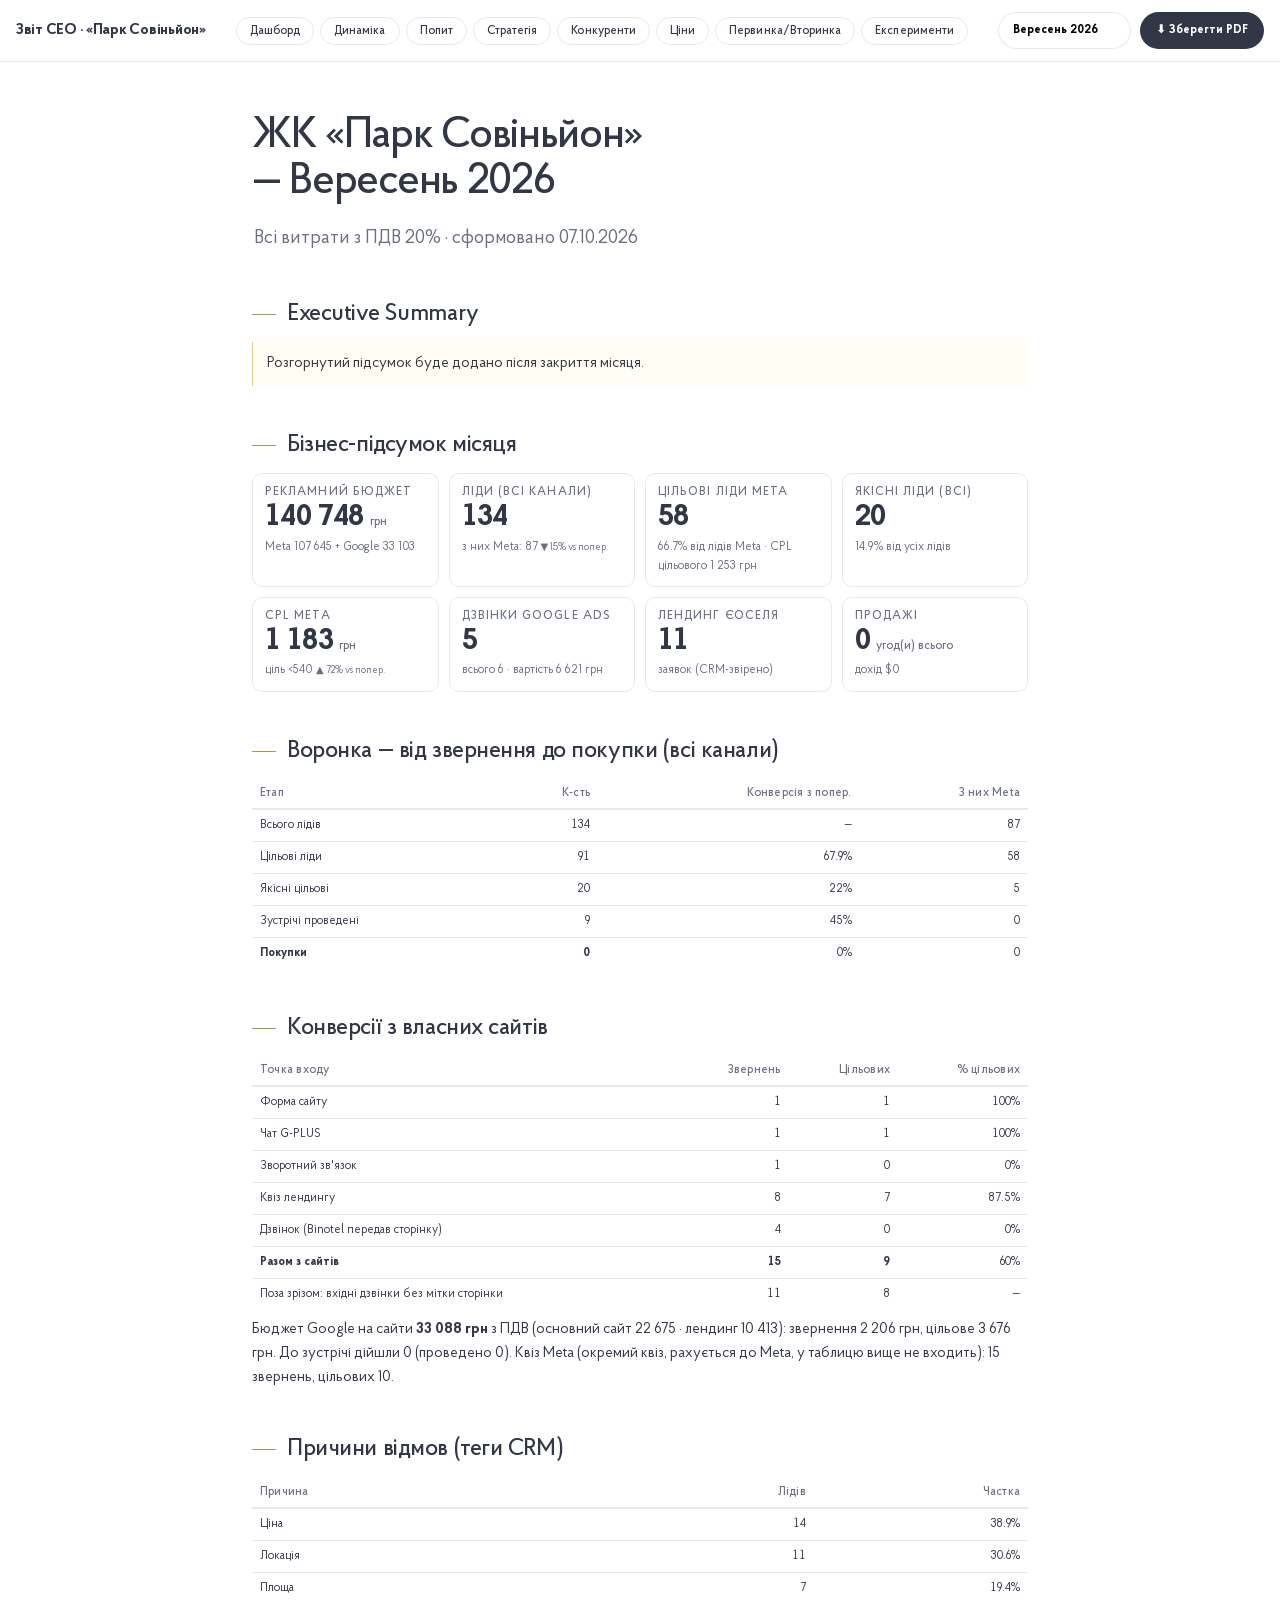
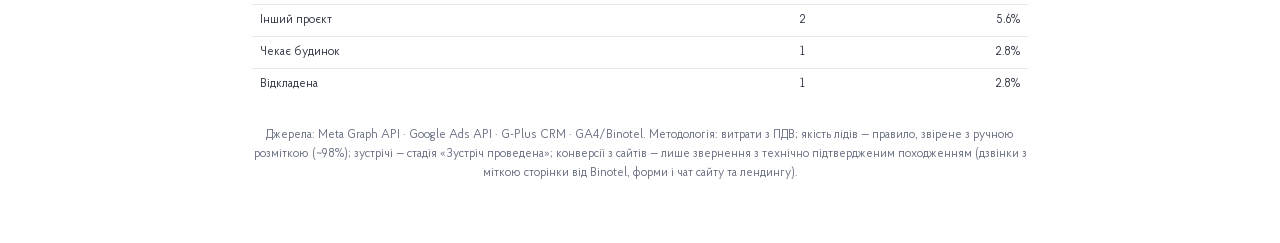
==== ceo.html @ 74e9c723 "auto-update 2026-10-07" ====
<!DOCTYPE html><html lang="uk"><head><meta charset="utf-8"><meta name="viewport" content="width=device-width,initial-scale=1"><meta name="robots" content="noindex,nofollow"><title>Звіт CEO · Парк Совіньйон</title>
<style>
@font-face{font-family:'Proba Pro';src:url('fonts/ProbaPro-Regular.woff2') format('woff2');font-weight:400;font-display:swap}
@font-face{font-family:'Proba Pro';src:url('fonts/ProbaPro-Medium.woff2') format('woff2');font-weight:500;font-display:swap}
@font-face{font-family:'Proba Pro';src:url('fonts/ProbaPro-Bold.woff2') format('woff2');font-weight:700;font-display:swap}
:root{--olive:#999F4F;--olive-d:#7d8337;--yellow:#F0CF4B;--navy:#313746;--gray:#767C8D;--cream:#F7F5F2;--line:rgba(49,55,70,.1)}
*{box-sizing:border-box;margin:0;padding:0}
body{font-family:'Proba Pro',system-ui,sans-serif;background:var(--cream);color:var(--navy);line-height:1.45;font-size:15px}
.bar{position:sticky;top:0;background:rgba(247,245,242,.94);border-bottom:1px solid var(--line);padding:12px 16px;display:flex;gap:10px;align-items:center;justify-content:space-between;flex-wrap:wrap;z-index:5}
.bar b{font-size:15px} .bar .r{display:flex;gap:9px;align-items:center}
.xnav{display:flex;gap:6px;align-items:center;flex-wrap:wrap}.xnav a{color:var(--navy);font-weight:700;font-size:12px;text-decoration:none;background:#fff;border:1px solid var(--line);padding:6px 11px;border-radius:999px;white-space:nowrap}
@media(max-width:820px){.xnav{order:3;width:100%;overflow-x:auto;-webkit-overflow-scrolling:touch;padding:2px 0}}
.btn{border:0;background:var(--navy);color:#fff;font:inherit;font-weight:700;font-size:12px;border-radius:999px;padding:9px 16px;cursor:pointer}
.btn.y{background:var(--yellow);color:var(--navy)}
select{appearance:none;background:#fff;border:1px solid var(--line);border-radius:999px;padding:8px 30px 8px 14px;font:inherit;font-weight:600;font-size:12px}
.page{max-width:820px;margin:0 auto;padding:26px 22px 60px;background:#fff}
h1{font-size:30px;margin-bottom:2px} .sub{color:var(--gray);font-size:12px;margin-bottom:20px}
h2{font-size:15px;margin:24px 0 10px;padding-bottom:6px;border-bottom:2px solid var(--olive)}
.es{border-left:1px solid var(--yellow);background:#fffdf4;padding:10px 14px;margin-bottom:8px;font-size:15px}
.es b{color:var(--navy)}
.kpis{display:grid;grid-template-columns:repeat(4,1fr);gap:10px}
@media(max-width:700px){.kpis{grid-template-columns:1fr 1fr}}
.k{border:1px solid var(--line);border-radius:10px;padding:10px 12px}
.k .l{font-size:12px;color:var(--gray);font-weight:600;text-transform:uppercase;letter-spacing:.03em}
.k .v{font-size:19px;font-weight:700;margin-top:3px}.k .v small{font-size:12px;color:var(--gray);font-weight:600}
.k .s{font-size:12px;color:var(--gray);margin-top:3px}
table{width:100%;border-collapse:collapse;font-size:12px;margin:6px 0}
th{text-align:left;color:var(--gray);font-weight:600;font-size:12px;padding:6px 8px;border-bottom:2px solid var(--line)}
td{padding:7px 8px;border-bottom:1px solid var(--line);font-variant-numeric:tabular-nums}
td.n,th.n{text-align:right}
tr:last-child td{border-bottom:0}
ul{list-style:none} li{padding:5px 0 5px 18px;position:relative;font-size:15px;border-bottom:1px solid var(--line)}
li:last-child{border-bottom:0} li::before{content:'›';position:absolute;left:2px;color:var(--olive-d);font-weight:700}
.foot{margin-top:26px;color:var(--gray);font-size:12px;text-align:center}
@media print{
 .bar{display:none} body{background:#fff} .page{max-width:100%;padding:0}
 h2{break-after:avoid} .k,.es,tr{break-inside:avoid}
 @page{size:A4;margin:14mm 12mm}
}
</style>
<link rel="stylesheet" href="ps.css"></head><body>
<div class="bar"><b>Звіт CEO · «Парк Совіньйон»</b><nav class="xnav"><a href="index.html">Дашборд</a><a href="trends.html">Динаміка</a><a href="demand.html">Попит</a><a href="strategy.html">Стратегія</a><a href="competitors.html">Конкуренти</a><a href="prices.html">Ціни</a><a href="own_market.html">Первинка/Вторинка</a><a href="experiments.html">Експерименти</a></nav><div class="r"><select id="msel"></select><button class="btn" onclick="window.print()">⬇ Зберегти PDF</button></div></div>
<div class="page" id="pg"></div>
<script>
const DATA={"months": ["2025-11", "2025-12", "2026-01", "2026-02", "2026-03", "2026-04", "2026-05", "2026-06", "2026-07", "2026-08", "2026-09"], "labels": {"2025-11": "Листопад 2025", "2025-12": "Грудень 2025", "2026-01": "Січень 2026", "2026-02": "Лютий 2026", "2026-03": "Березень 2026", "2026-04": "Квітень 2026", "2026-05": "Травень 2026", "2026-06": "Червень 2026", "2026-07": "Липень 2026", "2026-08": "Серпень 2026", "2026-09": "Вересень 2026", "2026-10": "Жовтень 2026"}, "d": {"2025-11": {"spend_meta": 50896, "leads": 118, "cpl": 347, "lf": 40860, "gspend": 46825, "gcpc": 1.01, "total": 177, "green": 25, "celev": 69, "gcalls": 15, "gads": 13, "rej": {"Локація": 8, "Ціна": 26, "Інше місто": 8, "Відкладена": 4, "Площа": 2, "Інший проєкт": 3}, "apt": 2, "rev": 161079, "dsrc": {"Візит": 2}, "meta_n": 0, "meta_rev": 0, "cyc": 86, "landing": 0, "funnel": {"total": 177, "target": 102, "qual": 25, "meet": 20, "deal": 2}, "fmeta": {"total": 118, "target": 69, "qual": 5, "meet": 2, "deal": 0}, "site": {"total": 15, "target": 9, "calls": 0, "calls_ads": 0, "calls_t": 0, "forms": 15, "forms_t": 9, "by": {"Чат G-PLUS": {"n": 3, "t": 0}, "Зворотний зв'язок": {"n": 1, "t": 1}, "Форма сайту": {"n": 11, "t": 8}}, "meet4": 1, "meet5": 1, "untracked": 30, "untracked_t": 11, "cost_main": 46803, "cost_land": 0, "cost": 46803, "n_main": 15, "n_land": 0, "t_main": 9, "t_land": 0, "cpl": 3120, "cpl_t": 5200, "cpl_main": 3120, "cpl_land": 0, "quiz": {"n": 0, "t": 0, "meet4": 0, "meet5": 0}, "land_attr": {}, "ads_n": 3, "ads_t": 2, "cpl_ads": 15601, "cpl_ads_t": 23402}, "ins": {}}, "2025-12": {"spend_meta": 63548, "leads": 113, "cpl": 422, "lf": 47700, "gspend": 58069, "gcpc": 0.92, "total": 151, "green": 18, "celev": 64, "gcalls": 16, "gads": 12, "rej": {"Ціна": 9, "Локація": 5, "Площа": 2, "Відкладена": 9, "Інше місто": 13, "Чекає будинок": 1}, "apt": 1, "rev": 67800, "dsrc": {"Дзвінок": 1}, "meta_n": 0, "meta_rev": 0, "cyc": 48, "landing": 0, "funnel": {"total": 151, "target": 85, "qual": 18, "meet": 9, "deal": 1}, "fmeta": {"total": 113, "target": 64, "qual": 11, "meet": 2, "deal": 0}, "site": {"total": 8, "target": 6, "calls": 0, "calls_ads": 0, "calls_t": 0, "forms": 8, "forms_t": 6, "by": {"Чат G-PLUS": {"n": 2, "t": 1}, "Форма сайту": {"n": 5, "t": 4}, "Зворотний зв'язок": {"n": 1, "t": 1}}, "meet4": 0, "meet5": 0, "untracked": 25, "untracked_t": 10, "cost_main": 58069, "cost_land": 0, "cost": 58069, "n_main": 8, "n_land": 0, "t_main": 6, "t_land": 0, "cpl": 7259, "cpl_t": 9678, "cpl_main": 7259, "cpl_land": 0, "quiz": {"n": 0, "t": 0, "meet4": 0, "meet5": 0}, "land_attr": {}, "ads_n": 0, "ads_t": 0, "cpl_ads": 0, "cpl_ads_t": 0}, "ins": {}}, "2026-01": {"spend_meta": 66332, "leads": 110, "cpl": 451, "lf": 49597, "gspend": 41370, "gcpc": 0.67, "total": 145, "green": 20, "celev": 61, "gcalls": 7, "gads": 6, "rej": {"Локація": 9, "Інше місто": 14, "Ціна": 9, "Відкладена": 7}, "apt": 0, "rev": 0, "dsrc": {}, "meta_n": 0, "meta_rev": 0, "cyc": null, "landing": 0, "funnel": {"total": 145, "target": 84, "qual": 20, "meet": 14, "deal": 0}, "fmeta": {"total": 108, "target": 61, "qual": 8, "meet": 3, "deal": 0}, "site": {"total": 9, "target": 5, "calls": 0, "calls_ads": 0, "calls_t": 0, "forms": 9, "forms_t": 5, "by": {"Форма сайту": {"n": 6, "t": 3}, "Чат G-PLUS": {"n": 2, "t": 1}, "Зворотний зв'язок": {"n": 1, "t": 1}}, "meet4": 0, "meet5": 0, "untracked": 22, "untracked_t": 12, "cost_main": 41356, "cost_land": 0, "cost": 41356, "n_main": 9, "n_land": 0, "t_main": 5, "t_land": 0, "cpl": 4595, "cpl_t": 8271, "cpl_main": 4595, "cpl_land": 0, "quiz": {"n": 0, "t": 0, "meet4": 0, "meet5": 0}, "land_attr": {}, "ads_n": 2, "ads_t": 0, "cpl_ads": 20678, "cpl_ads_t": 0}, "ins": {}}, "2026-02": {"spend_meta": 68509, "leads": 140, "cpl": 382, "lf": 53450, "gspend": 49786, "gcpc": 1.04, "total": 170, "green": 16, "celev": 87, "gcalls": 10, "gads": 8, "rej": {"Ціна": 16, "Інше місто": 14, "Локація": 8, "Площа": 3, "Відкладена": 7}, "apt": 0, "rev": 0, "dsrc": {}, "meta_n": 0, "meta_rev": 0, "cyc": null, "landing": 0, "funnel": {"total": 170, "target": 95, "qual": 16, "meet": 9, "deal": 0}, "fmeta": {"total": 142, "target": 87, "qual": 13, "meet": 6, "deal": 0}, "site": {"total": 11, "target": 3, "calls": 7, "calls_ads": 6, "calls_t": 1, "forms": 4, "forms_t": 2, "by": {"Зворотний зв'язок": {"n": 1, "t": 0}, "Дзвінок": {"n": 7, "t": 1}, "Форма сайту": {"n": 2, "t": 2}, "Чат G-PLUS": {"n": 1, "t": 0}}, "meet4": 1, "meet5": 1, "untracked": 14, "untracked_t": 2, "cost_main": 49742, "cost_land": 0, "cost": 49742, "n_main": 11, "n_land": 0, "t_main": 3, "t_land": 0, "cpl": 4522, "cpl_t": 16581, "cpl_main": 4522, "cpl_land": 0, "quiz": {"n": 0, "t": 0, "meet4": 0, "meet5": 0}, "land_attr": {}, "ads_n": 7, "ads_t": 1, "cpl_ads": 7106, "cpl_ads_t": 49742}, "ins": {}}, "2026-03": {"spend_meta": 75287, "leads": 139, "cpl": 493, "lf": 68562, "gspend": 60697, "gcpc": 1.58, "total": 208, "green": 31, "celev": 79, "gcalls": 25, "gads": 19, "rej": {"Ціна": 24, "Локація": 11, "Площа": 6, "Інше місто": 2, "Відкладена": 5}, "apt": 1, "rev": 93060, "dsrc": {"Візит": 1}, "meta_n": 0, "meta_rev": 0, "cyc": 22, "landing": 0, "funnel": {"total": 208, "target": 127, "qual": 31, "meet": 21, "deal": 1}, "fmeta": {"total": 139, "target": 79, "qual": 5, "meet": 4, "deal": 0}, "site": {"total": 38, "target": 25, "calls": 15, "calls_ads": 11, "calls_t": 5, "forms": 23, "forms_t": 20, "by": {"Дзвінок": {"n": 15, "t": 5}, "Форма сайту": {"n": 11, "t": 9}, "Зворотний зв'язок": {"n": 7, "t": 6}, "Чат G-PLUS": {"n": 4, "t": 4}, "Квіз лендингу": {"n": 1, "t": 1}}, "meet4": 1, "meet5": 1, "untracked": 19, "untracked_t": 11, "cost_main": 60696, "cost_land": 0, "cost": 60696, "n_main": 37, "n_land": 1, "t_main": 24, "t_land": 1, "cpl": 1597, "cpl_t": 2428, "cpl_main": 1640, "cpl_land": 0, "quiz": {"n": 0, "t": 0, "meet4": 0, "meet5": 0}, "land_attr": {}, "ads_n": 18, "ads_t": 7, "cpl_ads": 3372, "cpl_ads_t": 8671}, "ins": {"done": ["TikTok зупинено — бюджет перерозподілено в Meta і Google", "Lookalike оновлено цільовими лідами березня", "Запущено тестову Messenger-кампанію (перехід у чат)", "Запущено лендинг єОселя з окремою рекламою", "3 угоди в CRM — перші продажі за час відстеження (цикл ліда 2–4 міс)"], "plans": ["Збільшити кампанії з переходом на лендинг", "Оновлення меседжів (посилів) на травень"]}}, "2026-04": {"spend_meta": 77254, "leads": 139, "cpl": 491, "lf": 68144, "gspend": 51709, "gcpc": 1.27, "total": 193, "green": 24, "celev": 68, "gcalls": 10, "gads": 9, "rej": {"Ціна": 21, "Відкладена": 4, "Локація": 2, "Площа": 1, "Інше місто": 1, "Інший проєкт": 2}, "apt": 1, "rev": 72320, "dsrc": {"Візит": 1}, "meta_n": 0, "meta_rev": 0, "cyc": 23, "landing": 11, "funnel": {"total": 193, "target": 102, "qual": 24, "meet": 17, "deal": 1}, "fmeta": {"total": 138, "target": 68, "qual": 9, "meet": 3, "deal": 0}, "site": {"total": 27, "target": 16, "calls": 6, "calls_ads": 5, "calls_t": 4, "forms": 21, "forms_t": 12, "by": {"Квіз лендингу": {"n": 10, "t": 4}, "Зворотний зв'язок": {"n": 3, "t": 2}, "Форма сайту": {"n": 5, "t": 4}, "Дзвінок": {"n": 6, "t": 4}, "Чат G-PLUS": {"n": 3, "t": 2}}, "meet4": 5, "meet5": 4, "untracked": 18, "untracked_t": 8, "cost_main": 42278, "cost_land": 9411, "cost": 51689, "n_main": 17, "n_land": 10, "t_main": 12, "t_land": 4, "cpl": 1914, "cpl_t": 3231, "cpl_main": 2487, "cpl_land": 941, "quiz": {"n": 0, "t": 0, "meet4": 0, "meet5": 0}, "land_attr": {"ga_total": 11, "ga_cpc": 6, "ga_src": {"google / cpc": 6, "tagassistant.google.com / referral": 3, "(direct) / (none)": 2}, "gads_total": 6, "gads_camp": {"NEW_ єОселя 4 области (клик)": 2, "NEW_ єОселя Украина": 4}}, "ads_n": 18, "ads_t": 9, "cpl_ads": 2872, "cpl_ads_t": 5743}, "ins": {"done": ["Вимкнено нестабільний відеоролик єОселя (завищував CPL у кампаніях єОселя та Premium)", "Google: кліки +6% при бюджеті −14,8%, CPC рекорд 1,06 грн", "Працювали кампанії з переходом на лендинг єОселя"], "plans": ["Збільшити кампанії з переходом на лендинг", "Оновлення меседжів (посилів) на травень"]}}, "2026-05": {"spend_meta": 89645, "leads": 142, "cpl": 529, "lf": 75072, "gspend": 58942, "gcpc": 0.83, "total": 205, "green": 18, "celev": 81, "gcalls": 16, "gads": 16, "rej": {"Інше місто": 2, "Ціна": 26, "Площа": 4, "Локація": 8, "Відкладена": 2}, "apt": 0, "rev": 0, "dsrc": {}, "meta_n": 0, "meta_rev": 0, "cyc": null, "landing": 14, "funnel": {"total": 205, "target": 107, "qual": 18, "meet": 13, "deal": 0}, "fmeta": {"total": 144, "target": 81, "qual": 4, "meet": 1, "deal": 0}, "site": {"total": 36, "target": 10, "calls": 16, "calls_ads": 15, "calls_t": 0, "forms": 20, "forms_t": 10, "by": {"Квіз лендингу": {"n": 13, "t": 6}, "Форма сайту": {"n": 4, "t": 1}, "Дзвінок": {"n": 16, "t": 0}, "Чат G-PLUS": {"n": 2, "t": 2}, "Зворотний зв'язок": {"n": 1, "t": 1}}, "meet4": 0, "meet5": 0, "untracked": 12, "untracked_t": 5, "cost_main": 37942, "cost_land": 20842, "cost": 58784, "n_main": 23, "n_land": 13, "t_main": 4, "t_land": 6, "cpl": 1633, "cpl_t": 5878, "cpl_main": 1650, "cpl_land": 1603, "quiz": {"n": 0, "t": 0, "meet4": 0, "meet5": 0}, "land_attr": {"ga_total": 14, "ga_cpc": 11, "ga_src": {"google / cpc": 11, "eventsmanager.facebook.com / referral": 3}, "gads_total": 11, "gads_camp": {"NEW_ Покупка Квартир в Одессе гео Украина": 1, "NEW_ єОселя Одесса": 3, "NEW_ єОселя 4 области (клик)": 3, "NEW_ єОселя Украина": 4}}, "ads_n": 29, "ads_t": 7, "cpl_ads": 2027, "cpl_ads_t": 8398}, "ins": {"done": ["Запущено нову кампанію на аудиторію мілтех/IT", "Зупинено Messenger-тест (2 ліди з 32 переписок — формат не конвертує)", "Google CPC — новий рекорд 0,69 грн"], "plans": ["Звузити географію для Meta і Google", "Оновити лендинг та підхід до креативу", "Розкрити цінність «Парк Совіньйон» у креативі", "Перерозподілити бюджет на дві Lookalike-кампанії", "Оновити аудиторію відеокампаній", "Розглянути вказання вартості за м² у формі"]}}, "2026-06": {"spend_meta": 66377, "leads": 109, "cpl": 574, "lf": 62472, "gspend": 43702, "gcpc": 0.85, "total": 149, "green": 23, "celev": 65, "gcalls": 11, "gads": 9, "rej": {"Локація": 3, "Ціна": 8, "Відкладена": 1, "Площа": 5, "Інший проєкт": 1}, "apt": 4, "rev": 282848, "dsrc": {"OLX": 1, "Візит": 1, "Meta": 2}, "meta_n": 2, "meta_rev": 117767, "cyc": 75, "landing": 2, "funnel": {"total": 149, "target": 86, "qual": 23, "meet": 11, "deal": 4}, "fmeta": {"total": 109, "target": 65, "qual": 9, "meet": 3, "deal": 2}, "site": {"total": 23, "target": 10, "calls": 11, "calls_ads": 9, "calls_t": 1, "forms": 12, "forms_t": 9, "by": {"Форма сайту": {"n": 3, "t": 2}, "Зворотний зв'язок": {"n": 5, "t": 5}, "Дзвінок": {"n": 11, "t": 1}, "Квіз лендингу": {"n": 2, "t": 1}, "Чат G-PLUS": {"n": 2, "t": 1}}, "meet4": 5, "meet5": 4, "untracked": 14, "untracked_t": 8, "cost_main": 33767, "cost_land": 9853, "cost": 43620, "n_main": 21, "n_land": 2, "t_main": 9, "t_land": 1, "cpl": 1897, "cpl_t": 4362, "cpl_main": 1608, "cpl_land": 4926, "quiz": {"n": 0, "t": 0, "meet4": 0, "meet5": 0}, "land_attr": {"ga_total": 1, "ga_cpc": 1, "ga_src": {"google / cpc": 1}, "gads_total": 1, "gads_camp": {"NEW_ єОселя 4 области (клик)": 1}}, "ads_n": 11, "ads_t": 1, "cpl_ads": 3965, "cpl_ads_t": 43620}, "ins": {"summary": ["<b>Продажі: 4 угоди на $282 848.</b> З реклами — лише 2 (Meta, $117 767, 42% доходу, обидві з кампанії Premium); ще 2 — не з реклами: 1 візит в офіс, 1 OLX.", "Лідів Meta менше: <b>109 vs 142</b> (−23%) — наслідок менших витрат (−26% у $) через затримку з оплатою на початку місяця.", "CPL Meta <b>574 грн</b> (+8,5%): перша половина місяця у нормі, наприкінці подорожчав Premium (тижневий CPL $9–11 → <b>$17</b>) і Lookalike ZARS ($8,7 → <b>$30,6</b>) — адсет зупинено, з 22.06 запущено Lookalike на базі контактів ПС.", "<b>Мета місяця виконана — менше лідів «Дорого»:</b> 7 (6,4% лідів Meta) проти 23 (16,0%) у травні — <b>−70%</b>.", "Менше, але якісніше: якісних 18→<b>23</b> (+28%), Conv2 8,8%→15,4%, зустрічі з Meta 1→3, Conv1 Meta 57%→60% — ймовірно, ефект нових аудиторій і креативів. (Числа за єдиним правилом якості, звіреним із ручною розміткою червня.)", "Одна з двох Meta-угод — лід з листопада 2025 (<b>цикл 234 дні</b>): ліди «дозрівають» місяцями."], "done": ["Виконано більшість травневих планів: звужено гео Google, бюджет перерозподілено на дві Lookalike (LAL ZARS + LAL єОселя), оновлено аудиторію відеокампаній", "Запущено нові креативи: про переваги «Парк Совіньйон» та новий креатив про єОселю", "Кабінет Meta реструктуризовано: одна кампанія PS_Leads з адсетами-аудиторіями (Non-target, Premium, Мілтех/IT, Management/Business, Lookalike)", "Lookalike ZARS зупинено через подорожчання лідів, запущено Lookalike на базі контактів ПС", "НЕ виконано: редизайн лендинга — перенесено, готується на липень"], "plans": ["Редизайн лендинга єОселя (у роботі)", "Оновити аудиторію Lookalike: додати контакти цільових лідів червня", "Оцінити нові адсети-аудиторії (Мілтех/IT, Management/Business, LAL) за повний місяць"]}}, "2026-07": {"spend_meta": 62480, "leads": 119, "cpl": 499, "lf": 59358, "gspend": 50567, "gcpc": 0.79, "total": 167, "green": 31, "celev": 59, "gcalls": 15, "gads": 12, "rej": {"Ціна": 9, "Площа": 4, "Інший проєкт": 1, "Відкладена": 1, "Локація": 6}, "apt": 3, "rev": 139854, "dsrc": {"Дзвінок": 2, "Ріелтор": 1}, "meta_n": 0, "meta_rev": 0, "cyc": 224, "landing": 3, "funnel": {"total": 167, "target": 84, "qual": 31, "meet": 15, "deal": 3}, "fmeta": {"total": 118, "target": 59, "qual": 14, "meet": 6, "deal": 0}, "site": {"total": 22, "target": 10, "calls": 12, "calls_ads": 11, "calls_t": 3, "forms": 10, "forms_t": 7, "by": {"Чат G-PLUS": {"n": 2, "t": 2}, "Зворотний зв'язок": {"n": 3, "t": 1}, "Дзвінок": {"n": 12, "t": 3}, "Квіз лендингу": {"n": 3, "t": 2}, "Форма сайту": {"n": 2, "t": 2}}, "meet4": 1, "meet5": 1, "untracked": 19, "untracked_t": 8, "cost_main": 39734, "cost_land": 10733, "cost": 50467, "n_main": 19, "n_land": 3, "t_main": 8, "t_land": 2, "cpl": 2294, "cpl_t": 5047, "cpl_main": 2091, "cpl_land": 3578, "quiz": {"n": 0, "t": 0, "meet4": 0, "meet5": 0}, "land_attr": {"ga_total": 3, "ga_cpc": 3, "ga_src": {"google / cpc": 3}, "gads_total": 3, "gads_camp": {"NEW_ єОселя Одесса": 1, "NEW_ єОселя 4 области (клик)": 2}}, "ads_n": 15, "ads_t": 5, "cpl_ads": 3364, "cpl_ads_t": 10093}, "ins": {}}, "2026-08": {"spend_meta": 73730, "leads": 100, "cpl": 689, "lf": 68893, "gspend": 49078, "gcpc": 0.8, "total": 157, "green": 30, "celev": 63, "gcalls": 16, "gads": 14, "rej": {"Відкладена": 4, "Ціна": 16, "Локація": 7, "Площа": 7}, "apt": 4, "rev": 207384, "dsrc": {"Дзвінок": 1, "Візит": 2, "Meta": 1}, "meta_n": 1, "meta_rev": 45231, "cyc": 60, "landing": 3, "funnel": {"total": 157, "target": 96, "qual": 30, "meet": 13, "deal": 4}, "fmeta": {"total": 101, "target": 63, "qual": 14, "meet": 3, "deal": 1}, "site": {"total": 32, "target": 17, "calls": 13, "calls_ads": 13, "calls_t": 3, "forms": 19, "forms_t": 14, "by": {"Дзвінок": {"n": 13, "t": 3}, "Квіз лендингу": {"n": 4, "t": 3}, "Форма сайту": {"n": 6, "t": 3}, "Чат G-PLUS": {"n": 6, "t": 6}, "Зворотний зв'язок": {"n": 3, "t": 2}}, "meet4": 1, "meet5": 0, "untracked": 15, "untracked_t": 7, "cost_main": 37854, "cost_land": 11075, "cost": 48929, "n_main": 28, "n_land": 4, "t_main": 14, "t_land": 3, "cpl": 1529, "cpl_t": 2878, "cpl_main": 1352, "cpl_land": 2769, "quiz": {"n": 0, "t": 0, "meet4": 0, "meet5": 0}, "land_attr": {"ga_total": 3, "ga_cpc": 3, "ga_src": {"google / cpc": 3}, "gads_total": 3, "gads_camp": {"NEW_ єОселя Одесса": 1, "NEW_ єОселя Украина": 1, "В_Видеокампания єОселя гео Одесса": 1}}, "ads_n": 22, "ads_t": 11, "cpl_ads": 2224, "cpl_ads_t": 4448}, "ins": {}}, "2026-09": {"spend_meta": 107645, "leads": 87, "cpl": 1183, "lf": 72661, "gspend": 33103, "gcpc": 1.31, "total": 134, "green": 20, "celev": 58, "gcalls": 6, "gads": 5, "rej": {"Площа": 7, "Ціна": 14, "Чекає будинок": 1, "Локація": 11, "Інший проєкт": 2, "Відкладена": 1}, "apt": 0, "rev": 0, "dsrc": {}, "meta_n": 0, "meta_rev": 0, "cyc": null, "landing": 11, "funnel": {"total": 134, "target": 91, "qual": 20, "meet": 9, "deal": 0}, "fmeta": {"total": 87, "target": 58, "qual": 5, "meet": 0, "deal": 0}, "site": {"total": 15, "target": 9, "calls": 4, "calls_ads": 3, "calls_t": 0, "forms": 11, "forms_t": 9, "by": {"Дзвінок": {"n": 4, "t": 0}, "Квіз лендингу": {"n": 8, "t": 7}, "Чат G-PLUS": {"n": 1, "t": 1}, "Форма сайту": {"n": 1, "t": 1}, "Зворотний зв'язок": {"n": 1, "t": 0}}, "meet4": 0, "meet5": 0, "untracked": 11, "untracked_t": 8, "cost_main": 22675, "cost_land": 10413, "cost": 33088, "n_main": 7, "n_land": 8, "t_main": 2, "t_land": 7, "cpl": 2206, "cpl_t": 3676, "cpl_main": 3239, "cpl_land": 1302, "quiz": {"n": 15, "t": 10, "meet4": 1, "meet5": 1}, "land_attr": {"ga_total": 10, "ga_cpc": 8, "ga_src": {"google / cpc": 8, "(direct) / (none)": 2}, "gads_total": 7, "gads_camp": {"NEW_ Покупка Новостроек в Одессе": 1, "PMax охватная": 2, "PMax GMB": 1, "NEW_ єОселя 4 области (клик)": 1, "NEW_ Поиск Совиньон радиус 10км": 2}}, "ads_n": 12, "ads_t": 8, "cpl_ads": 2757, "cpl_ads_t": 4136}, "ins": {}}}, "cur": "2026-10", "gen": "07.10.2026"};const N=new Intl.NumberFormat('uk-UA');
const sel=document.getElementById('msel');
const closed=DATA.months.filter(m=>m!==DATA.cur);
DATA.months.slice().reverse().forEach(m=>{const o=document.createElement('option');o.value=m;o.textContent=DATA.labels[m];sel.appendChild(o);});
const q=new URLSearchParams(location.search).get('m');
sel.value=(q&&DATA.d[q])?q:closed[closed.length-1];
function pct(a,b){return b?Math.round(a/b*1000)/10+'%':'—';}
function cost(sp,n){return n?N.format(Math.round(sp/n))+' грн':'—';}
function render(m){
 const d=DATA.d[m],L=DATA.labels[m],i=DATA.months.indexOf(m),pm=i>0?DATA.months[i-1]:null,p=pm?DATA.d[pm]:null;
 const mom=(a,b,inv)=>p&&b?`<small>${a>=b?'▲':'▼'} ${Math.abs(Math.round((a-b)/b*100))}% vs попер.</small>`:'';
 const bud=d.spend_meta+d.gspend;
 let es='';
 (d.ins.summary||[]).slice(0,4).forEach(x=>es+=`<div class="es">${x}</div>`);
 if(!es)es='<div class="es">Розгорнутий підсумок буде додано після закриття місяця.</div>';
 let plans='';
 if((d.ins.plans||[]).length)plans='<h2>Рішення на наступний місяць</h2><ul>'+d.ins.plans.map(x=>`<li>${x}</li>`).join('')+'</ul>';
 let done='';
 if((d.ins.done||[]).length)done='<h2>Зроблено у місяці</h2><ul>'+d.ins.done.map(x=>`<li>${x}</li>`).join('')+'</ul>';
 const rej=Object.entries(d.rej).sort((a,b)=>b[1]-a[1]);const rtot=rej.reduce((s,x)=>s+x[1],0);
 const f=d.funnel,fm=d.fmeta;
 document.getElementById('pg').innerHTML=`
 <h1>ЖК «Парк Совіньйон» — ${L}</h1>
 <div class="sub">Всі витрати з ПДВ 20% · сформовано ${DATA.gen}</div>
 <h2>Executive Summary</h2>${es}
 <h2>Бізнес-підсумок місяця</h2>
 <div class="kpis">
  <div class="k"><div class="l">Рекламний бюджет</div><div class="v">${N.format(bud)} <small>грн</small></div><div class="s">Meta ${N.format(d.spend_meta)} + Google ${N.format(d.gspend)}</div></div>
  <div class="k"><div class="l">Ліди (всі канали)</div><div class="v">${N.format(d.total)}</div><div class="s">з них Meta: ${d.leads} ${mom(d.total,p&&p.total)}</div></div>
  <div class="k"><div class="l">Цільові ліди Meta</div><div class="v">${d.celev}</div><div class="s">${pct(d.celev,d.leads)} від лідів Meta · CPL цільового ${cost(d.lf,d.celev)}</div></div>
  <div class="k"><div class="l">Якісні ліди (всі)</div><div class="v">${d.green}</div><div class="s">${pct(d.green,d.total)} від усіх лідів</div></div>
  <div class="k"><div class="l">CPL Meta</div><div class="v">${N.format(d.cpl)} <small>грн</small></div><div class="s">ціль &lt;540 ${mom(d.cpl,p&&p.cpl)}</div></div>
  <div class="k"><div class="l">Дзвінки Google Ads</div><div class="v">${d.gads}</div><div class="s">всього ${d.gcalls} · вартість ${cost(d.gspend,d.gads)}</div></div>
  <div class="k"><div class="l">Лендинг єОселя</div><div class="v">${d.landing}</div><div class="s">заявок (CRM-звірено)</div></div>
  <div class="k"><div class="l">Продажі</div><div class="v">${d.apt} <small>${d.apt===1?'угода всього':'угод(и) всього'}</small></div><div class="s">дохід $${N.format(d.rev)}${d.meta_n?' · <b>з Meta '+d.meta_n+' ($'+N.format(d.meta_rev)+')</b>':''}${Object.entries(d.dsrc||{}).filter(([k])=>k!=='Meta').map(([k,v])=>' · '+k+' '+v).join('')}${d.cyc?' · цикл ~'+d.cyc+' дн':''}</div></div>
 </div>
 <h2>Воронка — від звернення до покупки (всі канали)</h2>
 <table><thead><tr><th>Етап</th><th class="n">К-сть</th><th class="n">Конверсія з попер.</th><th class="n">З них Meta</th></tr></thead><tbody>
 <tr><td>Всього лідів</td><td class="n">${f.total}</td><td class="n">—</td><td class="n">${fm.total}</td></tr>
 <tr><td>Цільові ліди</td><td class="n">${f.target}</td><td class="n">${pct(f.target,f.total)}</td><td class="n">${fm.target}</td></tr>
 <tr><td>Якісні цільові</td><td class="n">${f.qual}</td><td class="n">${pct(f.qual,f.target)}</td><td class="n">${fm.qual}</td></tr>
 <tr><td>Зустрічі проведені</td><td class="n">${f.meet}</td><td class="n">${pct(f.meet,f.qual)}</td><td class="n">${fm.meet}</td></tr>
 <tr><td><b>Покупки</b></td><td class="n"><b>${f.deal}</b></td><td class="n">${pct(f.deal,f.meet)}</td><td class="n">${fm.deal}</td></tr>
 </tbody></table>
 <h2>Конверсії з власних сайтів</h2>
 ${(()=>{const st=d.site||{};if(!st.total)return '<p class="s">Немає даних за місяць.</p>';
  const by=st.by||{};const ORD=['Форма сайту','Чат G-PLUS','Зворотний зв\'язок','Квіз лендингу','Дзвінок'];
  return `<table><thead><tr><th>Точка входу</th><th class="n">Звернень</th><th class="n">Цільових</th><th class="n">% цільових</th></tr></thead><tbody>`+
  ORD.filter(k=>by[k]).map(k=>`<tr><td>${k==='Дзвінок'?'Дзвінок (Binotel передав сторінку)':k}</td><td class="n">${by[k].n}</td><td class="n">${by[k].t}</td><td class="n">${pct(by[k].t,by[k].n)}</td></tr>`).join('')+
  `<tr><td><b>Разом з сайтів</b></td><td class="n"><b>${st.total}</b></td><td class="n"><b>${st.target}</b></td><td class="n">${pct(st.target,st.total)}</td></tr>`+
  `<tr><td>Поза зрізом: вхідні дзвінки без мітки сторінки</td><td class="n">${st.untracked||0}</td><td class="n">${st.untracked_t||0}</td><td class="n">—</td></tr>`+
  `</tbody></table><p class="s" style="margin-top:8px">Бюджет Google на сайти <b>${N.format(st.cost||0)} грн</b> з ПДВ (основний сайт ${N.format(st.cost_main||0)} · лендинг ${N.format(st.cost_land||0)}): звернення ${N.format(st.cpl||0)} грн, цільове ${N.format(st.cpl_t||0)} грн. До зустрічі дійшли ${st.meet4||0} (проведено ${st.meet5||0}). Квіз Meta (окремий квіз, рахується до Meta, у таблицю вище не входить): ${(st.quiz||{}).n||0} звернень, цільових ${(st.quiz||{}).t||0}.</p>`;})()}
 <h2>Причини відмов (теги CRM)</h2>
 <table><thead><tr><th>Причина</th><th class="n">Лідів</th><th class="n">Частка</th></tr></thead><tbody>
 ${rej.slice(0,6).map(x=>`<tr><td>${x[0]}</td><td class="n">${x[1]}</td><td class="n">${pct(x[1],rtot)}</td></tr>`).join('')}
 </tbody></table>
 ${done}${plans}
 <div class="foot">Джерела: Meta Graph API · Google Ads API · G-Plus CRM · GA4/Binotel. Методологія: витрати з ПДВ; якість лідів — правило, звірене з ручною розміткою (~98%); зустрічі — стадія «Зустріч проведена»; конверсії з сайтів — лише звернення з технічно підтвердженим походженням (дзвінки з міткою сторінки від Binotel, форми і чат сайту та лендингу).</div>`;
 document.title='Звіт CEO · Парк Совіньйон · '+L;
}
sel.onchange=()=>{render(sel.value);history.replaceState(null,'','?m='+sel.value);};
render(sel.value);
</script></body></html>
---- ps.css ----
/* ============================================================
   Парк Совіньйон · Маркетинг-платформа
   Спільний типографічний та кольоровий шар для всіх сторінок.
   Підключати ПІСЛЯ власного <style> сторінки.

   Система: структура — ProbaPro Medium (500), дані — Bold (600/700).
   Шкала: геометрична з кроком 1,25 — 12 · 15 · 19 · 24 · 30 + заголовок.
   Кольори: 5 брендових + два похідних відтінки для тексту,
            які проходять WCAG AA (заміряно, не на око).
   ============================================================ */

@font-face{font-family:'Proba Pro';src:url('fonts/ProbaPro-Regular.woff2') format('woff2');font-weight:400;font-style:normal;font-display:swap}
@font-face{font-family:'Proba Pro';src:url('fonts/ProbaPro-Medium.woff2') format('woff2');font-weight:500;font-style:normal;font-display:swap}
@font-face{font-family:'Proba Pro';src:url('fonts/ProbaPro-Bold.woff2') format('woff2');font-weight:600;font-style:normal;font-display:swap}
@font-face{font-family:'Proba Pro';src:url('fonts/ProbaPro-Bold.woff2') format('woff2');font-weight:700;font-style:normal;font-display:swap}

:root{
  /* ── Палітра ── */
  --olive:#999F4F;          /* заливки, лінійки, графіки — не для тексту */
  --olive-d:#68702F;        /* оливковий ДЛЯ ТЕКСТУ: 4,9:1 на білому */
  --yellow:#F0CF4B;         /* тільки заливка, ніколи не колір тексту */
  --navy:#313746;           /* основний текст: 11,9:1 */
  --gray:#6A7082;           /* другорядний текст: 4,9:1 на білому, 4,5:1 на кремі */
  --gray-soft:#767C8D;      /* брендовий сірий — межі, іконки, серії графіків */
  --cream:#F7F5F2;          /* друга поверхня: шапки таблиць, врізки, hover */
  --white:#fff;

  /* ── Похідні (лише прозорість брендових) ── */
  --line:rgba(49,55,70,.11);
  --line-soft:rgba(49,55,70,.06);
  --olive-tint:rgba(153,159,79,.12);
  --shadow:0 1px 2px rgba(49,55,70,.04);
  --shadow-l:0 8px 28px rgba(49,55,70,.07);

  /* ── Типографічна шкала ──────────────────────────────────
     Геометрична, крок 1,25. Шість ступенів, більше немає.
     12 → 15 → 19 → 24 → 30, плюс заголовок сторінки.
     Кожен ступінь — окрема роль; сусідні розміри на кшталт
     12,5 чи 13,5 не є ієрархією, вони просто шум. */
  --fs-xs:12px;                        /* мікрокапс, таблиці, бейджі, контроли */
  --fs-sm:12px;                        /* синонім для щільних даних */
  --fs-body:15px;                      /* основний текст, списки, підписи */
  --fs-lead:clamp(15px,1.5vw,19px);    /* вступний абзац сторінки */
  --fs-h3:19px;                        /* заголовок картки */
  --fs-h2:24px;                        /* заголовок секції */
  --fs-num:clamp(24px,2.6vw,30px);     /* показники */
  --fs-h1:clamp(30px,3.4vw,44px);      /* назва сторінки */

  /* ── Трекінг та інтерліньяж — теж токени ── */
  --tr-h1:-.03em;
  --tr-head:-.018em;
  --tr-num:-.02em;
  --tr-caps:.13em;
  --lh-h1:1.06;
  --lh-head:1.3;
  --lh-body:1.6;
  --lh-tight:1.42;

  --r:16px;
}

/* ── База ─────────────────────────────────────────────────── */
html{-webkit-text-size-adjust:100%}
body{
  font-family:'Proba Pro',system-ui,-apple-system,'Segoe UI',sans-serif;
  font-weight:400;
  font-size:var(--fs-body);
  line-height:var(--lh-body);
  color:var(--navy);
  background:var(--white);
  -webkit-font-smoothing:antialiased;
  -moz-osx-font-smoothing:grayscale;
  text-rendering:optimizeLegibility;
  font-feature-settings:"kern" 1;
}
/* курсив заборонений брендбуком */
i,em,cite,address{font-style:normal}
b,strong{font-weight:600}
a{color:inherit}
:focus-visible{outline:2px solid var(--olive-d);outline-offset:2px;border-radius:4px}
::selection{background:rgba(240,207,75,.42);color:var(--navy)}
*{scrollbar-color:rgba(153,159,79,.5) rgba(49,55,70,.06)}

/* цифри в даних завжди табличні та з тіснішим трекінгом */
td,th,.v,.val,.mv,.num,.big,.price,.kpi .v,.k .v,.fhead b{font-variant-numeric:tabular-nums}

/* ── Шапка ────────────────────────────────────────────────── */
.hdr,.bar{
  background:rgba(255,255,255,.92);
  backdrop-filter:saturate(1.6) blur(14px);
  -webkit-backdrop-filter:saturate(1.6) blur(14px);
  border-bottom:1px solid var(--line);
}
.brand,.bar b{
  font-size:var(--fs-body);
  font-weight:600;
  letter-spacing:var(--tr-head);
  line-height:1.3;
}
.brand small{
  display:block;
  font-size:var(--fs-xs);
  font-weight:400;
  letter-spacing:0;
  color:var(--gray);
  line-height:1.35;
  margin-top:1px;
}
.hlink,.xnav a{
  font-size:var(--fs-xs);
  font-weight:500;
  letter-spacing:.005em;
  color:var(--navy);
  background:transparent;
  border:1px solid var(--line);
  border-radius:999px;
  padding:7px 13px;
  line-height:1;
  text-decoration:none;
  transition:background .18s ease,border-color .18s ease,color .18s ease;
}
.hlink:hover:not(.on):not(.active),.xnav a:hover:not(.on):not(.active){background:var(--cream);border-color:rgba(49,55,70,.2)}
.hlink.on,.hlink.active,.xnav a.on,.xnav a.active{background:var(--navy);border-color:var(--navy);color:#fff}

/* ── Назва сторінки ───────────────────────────────────────── */
.ptitle,main>h1,.page>h1,.lead h1{
  font-size:var(--fs-h1);
  font-weight:500;
  line-height:var(--lh-h1);
  letter-spacing:var(--tr-h1);
  color:inherit;           /* на темних блоках заголовок успадковує світлий колір */
  max-width:20ch;
  text-wrap:balance;
  margin:26px 0 0;
}
.ptitle{color:var(--navy)}
.ptitle+.sub,main>h1+.sub,.page>h1+.sub,.ptitle+.meta{
  font-size:var(--fs-lead);
  line-height:var(--lh-body);
  color:var(--gray);
  max-width:68ch;
  margin:18px 2px 30px;
  text-wrap:pretty;
}

/* ── Секційні заголовки ───────────────────────────────────── */
.band,h2.band,.band2,h2.band2,.band3,h2.band3{
  font-size:var(--fs-h2);
  font-weight:500;
  line-height:var(--lh-head);
  letter-spacing:var(--tr-head);
  color:var(--navy);
  display:flex;
  align-items:center;
  gap:11px;
  margin:46px 2px 14px;
  padding:0;
}
/* фірмова риска перед заголовком — як на лендінгу */
.band::before,h2.band::before,.band2::before,h2.band2::before,.band3::before,h2.band3::before{
  content:"";
  flex:0 0 auto;
  width:24px;
  height:1px;
  background:var(--olive);
}
.band small,h2.band small,.band2 small,.band3 small{
  font-size:var(--fs-xs);
  font-weight:400;
  letter-spacing:0;
  color:var(--gray);
}
/* нумерація секцій: цифра замість кольорового квадрата */
.band .ic,h2.band .ic,.band2 .ic,.band3 .ic{
  background:none!important;
  color:var(--gray)!important;
  width:auto!important;
  min-width:0!important;
  height:auto!important;
  border-radius:0!important;
  font-size:var(--fs-xs)!important;
  font-weight:600;
  letter-spacing:.02em;
  font-variant-numeric:tabular-nums;
}
.band .ic:empty,h2.band .ic:empty,.band3 .ic:empty{display:none}
/* лічильник об'єктів у зоні — це кількість, а не номер розділу */
.zcnt{
  font-size:var(--fs-xs);
  font-weight:500;
  letter-spacing:.02em;
  color:var(--gray);
  font-variant-numeric:tabular-nums;
  white-space:nowrap;
}

/* ── Картки ───────────────────────────────────────────────── */
.card,.chart-card,.kpi,.mc,.track{
  background:var(--white);
  border:1px solid var(--line);
  border-radius:var(--r);
  box-shadow:var(--shadow);
  min-width:0;            /* інакше широка таблиця всередині розпирає картку */
}
/* смуги прокрутки для щільних таблиць мають лишатися всередині картки */
.scroll,.atbl,.stepwrap,.tblwrap{max-width:100%}
/* Кольорова смуга збоку картки — найпомітніша ознака «згенерованого» UI.
   Там, де колір несе сенс (рівень, категорія), лишаємо його крапкою, а не смугою. */
.mc::before{display:none}
.mc .mm::before{
  content:"";
  display:inline-block;
  width:7px;height:7px;
  border-radius:50%;
  background:var(--lvl,var(--gray-soft));
  margin-right:7px;
  vertical-align:1px;
}
.note,.es,.hl,.lvl,.death .d,.callout{border-left-width:1px}
.zlab,.tag,.pill,.chip{box-shadow:none}
.card h3,.chart-card h3,.card h4,.persona h3{
  font-size:var(--fs-h3);
  font-weight:500;
  line-height:var(--lh-head);
  letter-spacing:var(--tr-head);
  color:var(--navy);
  margin-bottom:3px;
}
.chart-card .h-sub,.card .h-sub{
  font-size:var(--fs-body);
  font-weight:400;
  color:var(--gray);
  line-height:1.5;
  margin-bottom:12px;
}

/* ── Показники ────────────────────────────────────────────── */
.kpi .val,.kpi .v,.k .v,.mc .mv,.tracker .big,.shelf .price,.big{
  font-size:var(--fs-num);
  font-weight:600;
  line-height:1.04;
  letter-spacing:var(--tr-num);
  font-variant-numeric:tabular-nums;
}
.kpi .val small,.kpi .v small,.k .v small,.mc .mv span,.shelf .price small{
  font-size:var(--fs-xs);
  font-weight:500;
  letter-spacing:0;
  color:var(--gray);
}
/* Мікрокапс — тільки для КОРОТКИХ назв показників.
   Речення в капсі не читаються: капс прибирає силует слова. */
.kpi .lab,.k .l,.mc .mm{
  font-size:var(--fs-xs);
  font-weight:500;
  letter-spacing:.09em;
  text-transform:uppercase;
  color:var(--gray);
  line-height:1.35;
  text-wrap:balance;
}
/* .kpi .l на «Стратегії» та «Первинці/Вторинці» — це опис, а не назва */
.kpi .l{
  font-size:var(--fs-body);
  font-weight:400;
  letter-spacing:0;
  text-transform:none;
  color:var(--gray);
  line-height:1.45;
  text-wrap:pretty;
}
.kpi .sub,.mc li,.fs-h,.flegend{
  font-size:var(--fs-body);
  color:var(--gray);
}

/* ── Підписи та виноски ───────────────────────────────────── */
.cap,.src,.note-sm,.provn,.ft,.ftr{
  font-size:var(--fs-body);
  line-height:1.55;
  color:var(--gray);
}
.cap b,.note b{color:var(--navy);font-weight:600}
.ft,.ftr{margin-top:48px;padding-top:18px;border-top:1px solid var(--line-soft);text-align:center}

/* ── Таблиці ──────────────────────────────────────────────── */
table{font-size:var(--fs-xs);line-height:var(--lh-tight)}
/* Шапки таблиць — Medium у другорядному тоні. Без капсу:
   заголовки колонок українською часто довгі, капс на них не читається. */
th{
  font-size:var(--fs-xs);
  font-weight:500;
  letter-spacing:.02em;
  text-transform:none;
  color:var(--gray);
  text-align:left;
}
td{font-variant-numeric:tabular-nums}

/* ── Бейджі та чипи ───────────────────────────────────────── */
.tag,.pill,.chip,.obadge,.flag,.fbtn .n{
  font-size:var(--fs-xs);
  font-weight:500;
  letter-spacing:.04em;
  line-height:1.4;
}
.tag,.pill{border-radius:999px;padding:3px 10px}

/* ── Темні панелі: світлий текст потребує компенсації ─────── */
.ins,.utp{
  background:var(--navy);
  border-radius:var(--r);
}
.ins li,.utp .big,.ins .t{letter-spacing:.004em}
.ins li{font-size:var(--fs-body);line-height:1.55}
.ins .t{
  font-size:var(--fs-xs);
  font-weight:500;
  letter-spacing:var(--tr-caps);
  text-transform:uppercase;
  color:var(--yellow);
}
.utp .big{font-size:var(--fs-h2);font-weight:500;line-height:var(--lh-head);letter-spacing:var(--tr-head)}

/* ── Звіт CEO: сторінка-документ ──────────────────────────── */
.page{background:var(--white)}
.page h2{
  font-size:var(--fs-h2);
  font-weight:500;
  letter-spacing:var(--tr-head);
  line-height:var(--lh-head);
  border-bottom:0;
  padding-bottom:0;
  margin:44px 0 12px;
  display:flex;
  align-items:center;
  gap:11px;
}
.page h2::before{content:"";flex:0 0 auto;width:24px;height:1px;background:var(--olive)}
.page h3{font-size:var(--fs-h3);font-weight:500;letter-spacing:var(--tr-head)}

/* ── Друк ─────────────────────────────────────────────────── */
@media print{
  .hdr,.bar,.hnav,.xnav{position:static;background:#fff}
  body{background:#fff}
  .card,.chart-card,.kpi,.mc{box-shadow:none}
}
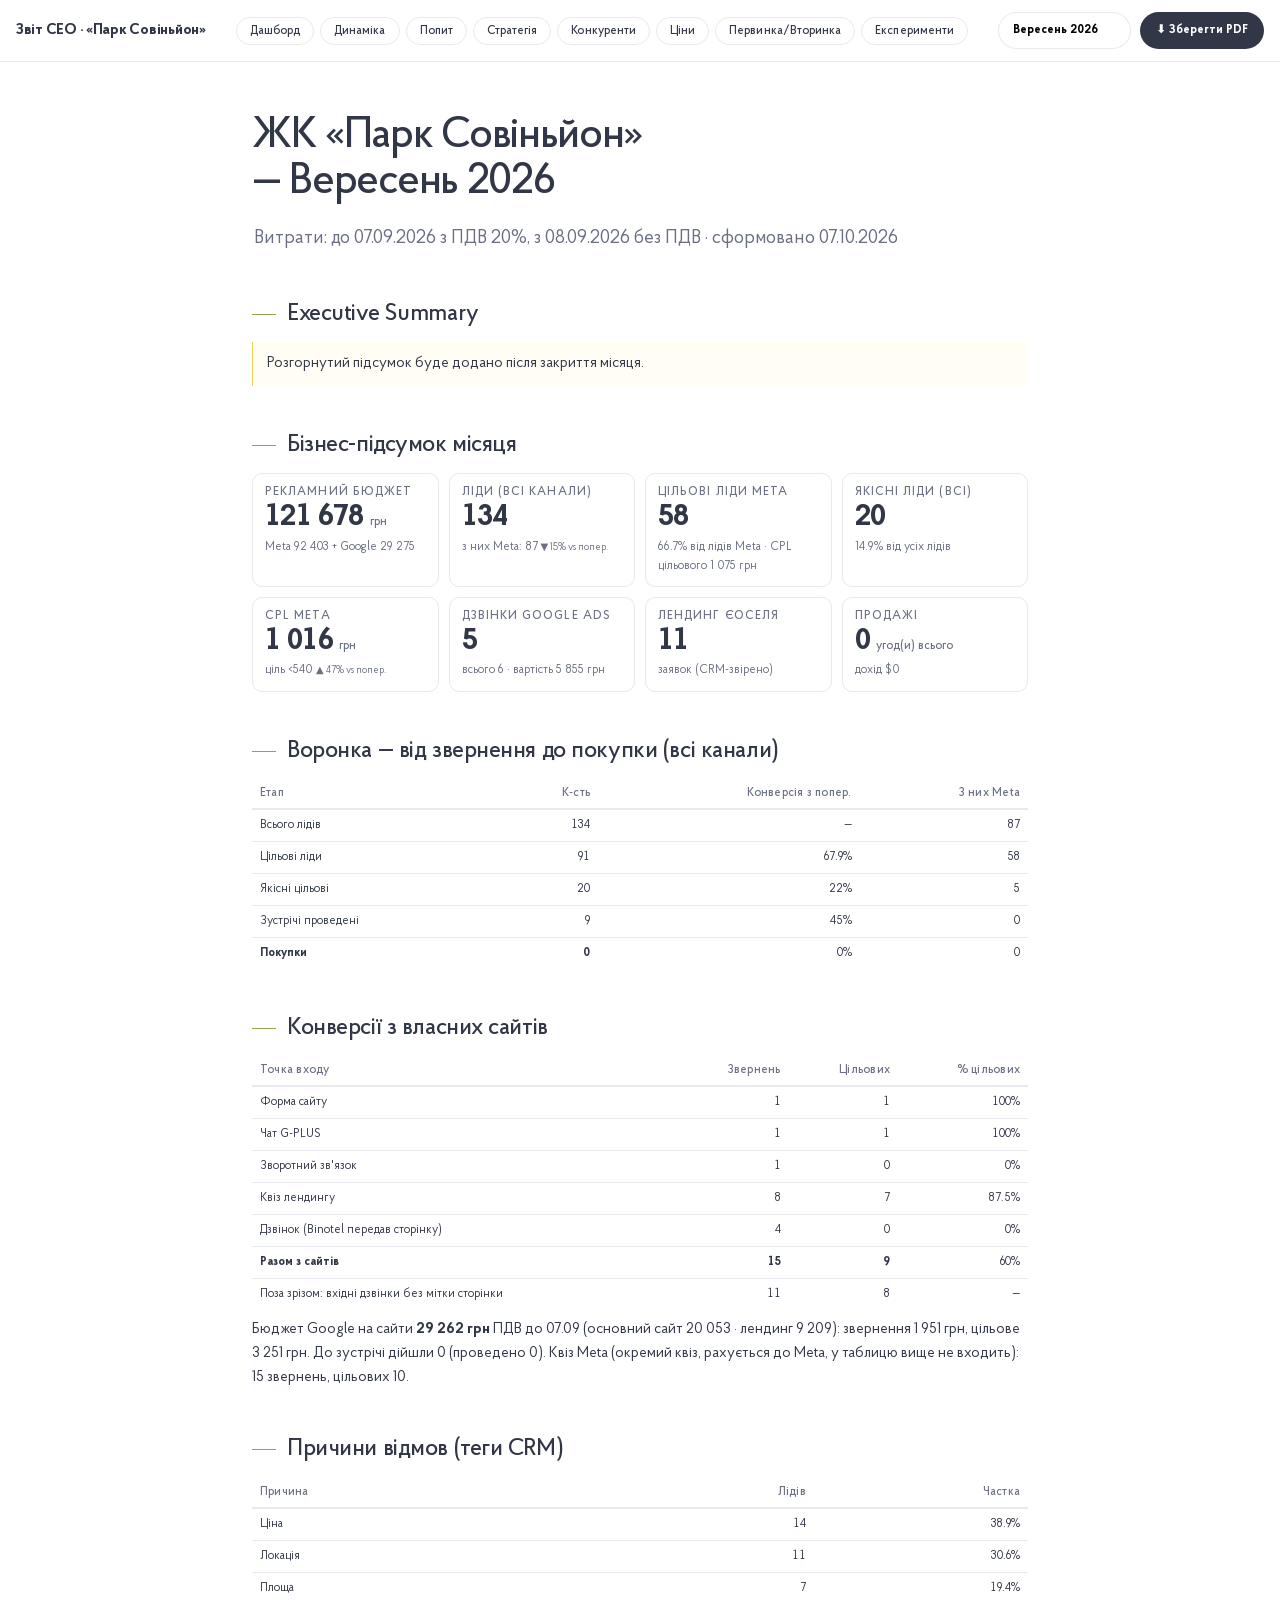
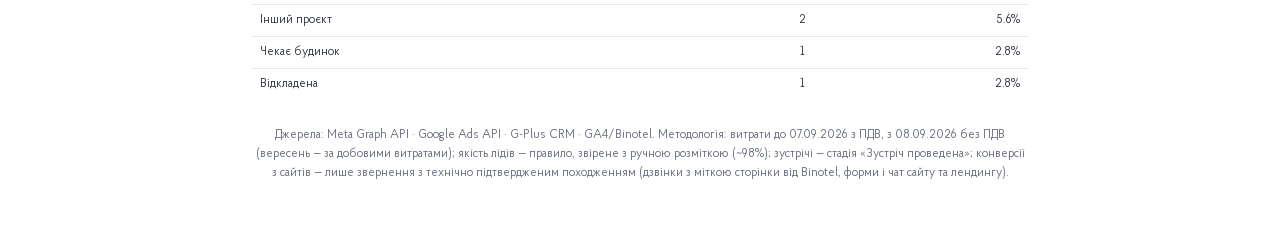
==== commit 58115fb1: "auto-update 2026-10-07" ====
--- a/ceo.html
+++ b/ceo.html
@@ -42,7 +42,7 @@
 <div class="bar"><b>Звіт CEO · «Парк Совіньйон»</b><nav class="xnav"><a href="index.html">Дашборд</a><a href="trends.html">Динаміка</a><a href="demand.html">Попит</a><a href="strategy.html">Стратегія</a><a href="competitors.html">Конкуренти</a><a href="prices.html">Ціни</a><a href="own_market.html">Первинка/Вторинка</a><a href="experiments.html">Експерименти</a></nav><div class="r"><select id="msel"></select><button class="btn" onclick="window.print()">⬇ Зберегти PDF</button></div></div>
 <div class="page" id="pg"></div>
 <script>
-const DATA={"months": ["2025-11", "2025-12", "2026-01", "2026-02", "2026-03", "2026-04", "2026-05", "2026-06", "2026-07", "2026-08", "2026-09"], "labels": {"2025-11": "Листопад 2025", "2025-12": "Грудень 2025", "2026-01": "Січень 2026", "2026-02": "Лютий 2026", "2026-03": "Березень 2026", "2026-04": "Квітень 2026", "2026-05": "Травень 2026", "2026-06": "Червень 2026", "2026-07": "Липень 2026", "2026-08": "Серпень 2026", "2026-09": "Вересень 2026", "2026-10": "Жовтень 2026"}, "d": {"2025-11": {"spend_meta": 50896, "leads": 118, "cpl": 347, "lf": 40860, "gspend": 46825, "gcpc": 1.01, "total": 177, "green": 25, "celev": 69, "gcalls": 15, "gads": 13, "rej": {"Локація": 8, "Ціна": 26, "Інше місто": 8, "Відкладена": 4, "Площа": 2, "Інший проєкт": 3}, "apt": 2, "rev": 161079, "dsrc": {"Візит": 2}, "meta_n": 0, "meta_rev": 0, "cyc": 86, "landing": 0, "funnel": {"total": 177, "target": 102, "qual": 25, "meet": 20, "deal": 2}, "fmeta": {"total": 118, "target": 69, "qual": 5, "meet": 2, "deal": 0}, "site": {"total": 15, "target": 9, "calls": 0, "calls_ads": 0, "calls_t": 0, "forms": 15, "forms_t": 9, "by": {"Чат G-PLUS": {"n": 3, "t": 0}, "Зворотний зв'язок": {"n": 1, "t": 1}, "Форма сайту": {"n": 11, "t": 8}}, "meet4": 1, "meet5": 1, "untracked": 30, "untracked_t": 11, "cost_main": 46803, "cost_land": 0, "cost": 46803, "n_main": 15, "n_land": 0, "t_main": 9, "t_land": 0, "cpl": 3120, "cpl_t": 5200, "cpl_main": 3120, "cpl_land": 0, "quiz": {"n": 0, "t": 0, "meet4": 0, "meet5": 0}, "land_attr": {}, "ads_n": 3, "ads_t": 2, "cpl_ads": 15601, "cpl_ads_t": 23402}, "ins": {}}, "2025-12": {"spend_meta": 63548, "leads": 113, "cpl": 422, "lf": 47700, "gspend": 58069, "gcpc": 0.92, "total": 151, "green": 18, "celev": 64, "gcalls": 16, "gads": 12, "rej": {"Ціна": 9, "Локація": 5, "Площа": 2, "Відкладена": 9, "Інше місто": 13, "Чекає будинок": 1}, "apt": 1, "rev": 67800, "dsrc": {"Дзвінок": 1}, "meta_n": 0, "meta_rev": 0, "cyc": 48, "landing": 0, "funnel": {"total": 151, "target": 85, "qual": 18, "meet": 9, "deal": 1}, "fmeta": {"total": 113, "target": 64, "qual": 11, "meet": 2, "deal": 0}, "site": {"total": 8, "target": 6, "calls": 0, "calls_ads": 0, "calls_t": 0, "forms": 8, "forms_t": 6, "by": {"Чат G-PLUS": {"n": 2, "t": 1}, "Форма сайту": {"n": 5, "t": 4}, "Зворотний зв'язок": {"n": 1, "t": 1}}, "meet4": 0, "meet5": 0, "untracked": 25, "untracked_t": 10, "cost_main": 58069, "cost_land": 0, "cost": 58069, "n_main": 8, "n_land": 0, "t_main": 6, "t_land": 0, "cpl": 7259, "cpl_t": 9678, "cpl_main": 7259, "cpl_land": 0, "quiz": {"n": 0, "t": 0, "meet4": 0, "meet5": 0}, "land_attr": {}, "ads_n": 0, "ads_t": 0, "cpl_ads": 0, "cpl_ads_t": 0}, "ins": {}}, "2026-01": {"spend_meta": 66332, "leads": 110, "cpl": 451, "lf": 49597, "gspend": 41370, "gcpc": 0.67, "total": 145, "green": 20, "celev": 61, "gcalls": 7, "gads": 6, "rej": {"Локація": 9, "Інше місто": 14, "Ціна": 9, "Відкладена": 7}, "apt": 0, "rev": 0, "dsrc": {}, "meta_n": 0, "meta_rev": 0, "cyc": null, "landing": 0, "funnel": {"total": 145, "target": 84, "qual": 20, "meet": 14, "deal": 0}, "fmeta": {"total": 108, "target": 61, "qual": 8, "meet": 3, "deal": 0}, "site": {"total": 9, "target": 5, "calls": 0, "calls_ads": 0, "calls_t": 0, "forms": 9, "forms_t": 5, "by": {"Форма сайту": {"n": 6, "t": 3}, "Чат G-PLUS": {"n": 2, "t": 1}, "Зворотний зв'язок": {"n": 1, "t": 1}}, "meet4": 0, "meet5": 0, "untracked": 22, "untracked_t": 12, "cost_main": 41356, "cost_land": 0, "cost": 41356, "n_main": 9, "n_land": 0, "t_main": 5, "t_land": 0, "cpl": 4595, "cpl_t": 8271, "cpl_main": 4595, "cpl_land": 0, "quiz": {"n": 0, "t": 0, "meet4": 0, "meet5": 0}, "land_attr": {}, "ads_n": 2, "ads_t": 0, "cpl_ads": 20678, "cpl_ads_t": 0}, "ins": {}}, "2026-02": {"spend_meta": 68509, "leads": 140, "cpl": 382, "lf": 53450, "gspend": 49786, "gcpc": 1.04, "total": 170, "green": 16, "celev": 87, "gcalls": 10, "gads": 8, "rej": {"Ціна": 16, "Інше місто": 14, "Локація": 8, "Площа": 3, "Відкладена": 7}, "apt": 0, "rev": 0, "dsrc": {}, "meta_n": 0, "meta_rev": 0, "cyc": null, "landing": 0, "funnel": {"total": 170, "target": 95, "qual": 16, "meet": 9, "deal": 0}, "fmeta": {"total": 142, "target": 87, "qual": 13, "meet": 6, "deal": 0}, "site": {"total": 11, "target": 3, "calls": 7, "calls_ads": 6, "calls_t": 1, "forms": 4, "forms_t": 2, "by": {"Зворотний зв'язок": {"n": 1, "t": 0}, "Дзвінок": {"n": 7, "t": 1}, "Форма сайту": {"n": 2, "t": 2}, "Чат G-PLUS": {"n": 1, "t": 0}}, "meet4": 1, "meet5": 1, "untracked": 14, "untracked_t": 2, "cost_main": 49742, "cost_land": 0, "cost": 49742, "n_main": 11, "n_land": 0, "t_main": 3, "t_land": 0, "cpl": 4522, "cpl_t": 16581, "cpl_main": 4522, "cpl_land": 0, "quiz": {"n": 0, "t": 0, "meet4": 0, "meet5": 0}, "land_attr": {}, "ads_n": 7, "ads_t": 1, "cpl_ads": 7106, "cpl_ads_t": 49742}, "ins": {}}, "2026-03": {"spend_meta": 75287, "leads": 139, "cpl": 493, "lf": 68562, "gspend": 60697, "gcpc": 1.58, "total": 208, "green": 31, "celev": 79, "gcalls": 25, "gads": 19, "rej": {"Ціна": 24, "Локація": 11, "Площа": 6, "Інше місто": 2, "Відкладена": 5}, "apt": 1, "rev": 93060, "dsrc": {"Візит": 1}, "meta_n": 0, "meta_rev": 0, "cyc": 22, "landing": 0, "funnel": {"total": 208, "target": 127, "qual": 31, "meet": 21, "deal": 1}, "fmeta": {"total": 139, "target": 79, "qual": 5, "meet": 4, "deal": 0}, "site": {"total": 38, "target": 25, "calls": 15, "calls_ads": 11, "calls_t": 5, "forms": 23, "forms_t": 20, "by": {"Дзвінок": {"n": 15, "t": 5}, "Форма сайту": {"n": 11, "t": 9}, "Зворотний зв'язок": {"n": 7, "t": 6}, "Чат G-PLUS": {"n": 4, "t": 4}, "Квіз лендингу": {"n": 1, "t": 1}}, "meet4": 1, "meet5": 1, "untracked": 19, "untracked_t": 11, "cost_main": 60696, "cost_land": 0, "cost": 60696, "n_main": 37, "n_land": 1, "t_main": 24, "t_land": 1, "cpl": 1597, "cpl_t": 2428, "cpl_main": 1640, "cpl_land": 0, "quiz": {"n": 0, "t": 0, "meet4": 0, "meet5": 0}, "land_attr": {}, "ads_n": 18, "ads_t": 7, "cpl_ads": 3372, "cpl_ads_t": 8671}, "ins": {"done": ["TikTok зупинено — бюджет перерозподілено в Meta і Google", "Lookalike оновлено цільовими лідами березня", "Запущено тестову Messenger-кампанію (перехід у чат)", "Запущено лендинг єОселя з окремою рекламою", "3 угоди в CRM — перші продажі за час відстеження (цикл ліда 2–4 міс)"], "plans": ["Збільшити кампанії з переходом на лендинг", "Оновлення меседжів (посилів) на травень"]}}, "2026-04": {"spend_meta": 77254, "leads": 139, "cpl": 491, "lf": 68144, "gspend": 51709, "gcpc": 1.27, "total": 193, "green": 24, "celev": 68, "gcalls": 10, "gads": 9, "rej": {"Ціна": 21, "Відкладена": 4, "Локація": 2, "Площа": 1, "Інше місто": 1, "Інший проєкт": 2}, "apt": 1, "rev": 72320, "dsrc": {"Візит": 1}, "meta_n": 0, "meta_rev": 0, "cyc": 23, "landing": 11, "funnel": {"total": 193, "target": 102, "qual": 24, "meet": 17, "deal": 1}, "fmeta": {"total": 138, "target": 68, "qual": 9, "meet": 3, "deal": 0}, "site": {"total": 27, "target": 16, "calls": 6, "calls_ads": 5, "calls_t": 4, "forms": 21, "forms_t": 12, "by": {"Квіз лендингу": {"n": 10, "t": 4}, "Зворотний зв'язок": {"n": 3, "t": 2}, "Форма сайту": {"n": 5, "t": 4}, "Дзвінок": {"n": 6, "t": 4}, "Чат G-PLUS": {"n": 3, "t": 2}}, "meet4": 5, "meet5": 4, "untracked": 18, "untracked_t": 8, "cost_main": 42278, "cost_land": 9411, "cost": 51689, "n_main": 17, "n_land": 10, "t_main": 12, "t_land": 4, "cpl": 1914, "cpl_t": 3231, "cpl_main": 2487, "cpl_land": 941, "quiz": {"n": 0, "t": 0, "meet4": 0, "meet5": 0}, "land_attr": {"ga_total": 11, "ga_cpc": 6, "ga_src": {"google / cpc": 6, "tagassistant.google.com / referral": 3, "(direct) / (none)": 2}, "gads_total": 6, "gads_camp": {"NEW_ єОселя 4 области (клик)": 2, "NEW_ єОселя Украина": 4}}, "ads_n": 18, "ads_t": 9, "cpl_ads": 2872, "cpl_ads_t": 5743}, "ins": {"done": ["Вимкнено нестабільний відеоролик єОселя (завищував CPL у кампаніях єОселя та Premium)", "Google: кліки +6% при бюджеті −14,8%, CPC рекорд 1,06 грн", "Працювали кампанії з переходом на лендинг єОселя"], "plans": ["Збільшити кампанії з переходом на лендинг", "Оновлення меседжів (посилів) на травень"]}}, "2026-05": {"spend_meta": 89645, "leads": 142, "cpl": 529, "lf": 75072, "gspend": 58942, "gcpc": 0.83, "total": 205, "green": 18, "celev": 81, "gcalls": 16, "gads": 16, "rej": {"Інше місто": 2, "Ціна": 26, "Площа": 4, "Локація": 8, "Відкладена": 2}, "apt": 0, "rev": 0, "dsrc": {}, "meta_n": 0, "meta_rev": 0, "cyc": null, "landing": 14, "funnel": {"total": 205, "target": 107, "qual": 18, "meet": 13, "deal": 0}, "fmeta": {"total": 144, "target": 81, "qual": 4, "meet": 1, "deal": 0}, "site": {"total": 36, "target": 10, "calls": 16, "calls_ads": 15, "calls_t": 0, "forms": 20, "forms_t": 10, "by": {"Квіз лендингу": {"n": 13, "t": 6}, "Форма сайту": {"n": 4, "t": 1}, "Дзвінок": {"n": 16, "t": 0}, "Чат G-PLUS": {"n": 2, "t": 2}, "Зворотний зв'язок": {"n": 1, "t": 1}}, "meet4": 0, "meet5": 0, "untracked": 12, "untracked_t": 5, "cost_main": 37942, "cost_land": 20842, "cost": 58784, "n_main": 23, "n_land": 13, "t_main": 4, "t_land": 6, "cpl": 1633, "cpl_t": 5878, "cpl_main": 1650, "cpl_land": 1603, "quiz": {"n": 0, "t": 0, "meet4": 0, "meet5": 0}, "land_attr": {"ga_total": 14, "ga_cpc": 11, "ga_src": {"google / cpc": 11, "eventsmanager.facebook.com / referral": 3}, "gads_total": 11, "gads_camp": {"NEW_ Покупка Квартир в Одессе гео Украина": 1, "NEW_ єОселя Одесса": 3, "NEW_ єОселя 4 области (клик)": 3, "NEW_ єОселя Украина": 4}}, "ads_n": 29, "ads_t": 7, "cpl_ads": 2027, "cpl_ads_t": 8398}, "ins": {"done": ["Запущено нову кампанію на аудиторію мілтех/IT", "Зупинено Messenger-тест (2 ліди з 32 переписок — формат не конвертує)", "Google CPC — новий рекорд 0,69 грн"], "plans": ["Звузити географію для Meta і Google", "Оновити лендинг та підхід до креативу", "Розкрити цінність «Парк Совіньйон» у креативі", "Перерозподілити бюджет на дві Lookalike-кампанії", "Оновити аудиторію відеокампаній", "Розглянути вказання вартості за м² у формі"]}}, "2026-06": {"spend_meta": 66377, "leads": 109, "cpl": 574, "lf": 62472, "gspend": 43702, "gcpc": 0.85, "total": 149, "green": 23, "celev": 65, "gcalls": 11, "gads": 9, "rej": {"Локація": 3, "Ціна": 8, "Відкладена": 1, "Площа": 5, "Інший проєкт": 1}, "apt": 4, "rev": 282848, "dsrc": {"OLX": 1, "Візит": 1, "Meta": 2}, "meta_n": 2, "meta_rev": 117767, "cyc": 75, "landing": 2, "funnel": {"total": 149, "target": 86, "qual": 23, "meet": 11, "deal": 4}, "fmeta": {"total": 109, "target": 65, "qual": 9, "meet": 3, "deal": 2}, "site": {"total": 23, "target": 10, "calls": 11, "calls_ads": 9, "calls_t": 1, "forms": 12, "forms_t": 9, "by": {"Форма сайту": {"n": 3, "t": 2}, "Зворотний зв'язок": {"n": 5, "t": 5}, "Дзвінок": {"n": 11, "t": 1}, "Квіз лендингу": {"n": 2, "t": 1}, "Чат G-PLUS": {"n": 2, "t": 1}}, "meet4": 5, "meet5": 4, "untracked": 14, "untracked_t": 8, "cost_main": 33767, "cost_land": 9853, "cost": 43620, "n_main": 21, "n_land": 2, "t_main": 9, "t_land": 1, "cpl": 1897, "cpl_t": 4362, "cpl_main": 1608, "cpl_land": 4926, "quiz": {"n": 0, "t": 0, "meet4": 0, "meet5": 0}, "land_attr": {"ga_total": 1, "ga_cpc": 1, "ga_src": {"google / cpc": 1}, "gads_total": 1, "gads_camp": {"NEW_ єОселя 4 области (клик)": 1}}, "ads_n": 11, "ads_t": 1, "cpl_ads": 3965, "cpl_ads_t": 43620}, "ins": {"summary": ["<b>Продажі: 4 угоди на $282 848.</b> З реклами — лише 2 (Meta, $117 767, 42% доходу, обидві з кампанії Premium); ще 2 — не з реклами: 1 візит в офіс, 1 OLX.", "Лідів Meta менше: <b>109 vs 142</b> (−23%) — наслідок менших витрат (−26% у $) через затримку з оплатою на початку місяця.", "CPL Meta <b>574 грн</b> (+8,5%): перша половина місяця у нормі, наприкінці подорожчав Premium (тижневий CPL $9–11 → <b>$17</b>) і Lookalike ZARS ($8,7 → <b>$30,6</b>) — адсет зупинено, з 22.06 запущено Lookalike на базі контактів ПС.", "<b>Мета місяця виконана — менше лідів «Дорого»:</b> 7 (6,4% лідів Meta) проти 23 (16,0%) у травні — <b>−70%</b>.", "Менше, але якісніше: якісних 18→<b>23</b> (+28%), Conv2 8,8%→15,4%, зустрічі з Meta 1→3, Conv1 Meta 57%→60% — ймовірно, ефект нових аудиторій і креативів. (Числа за єдиним правилом якості, звіреним із ручною розміткою червня.)", "Одна з двох Meta-угод — лід з листопада 2025 (<b>цикл 234 дні</b>): ліди «дозрівають» місяцями."], "done": ["Виконано більшість травневих планів: звужено гео Google, бюджет перерозподілено на дві Lookalike (LAL ZARS + LAL єОселя), оновлено аудиторію відеокампаній", "Запущено нові креативи: про переваги «Парк Совіньйон» та новий креатив про єОселю", "Кабінет Meta реструктуризовано: одна кампанія PS_Leads з адсетами-аудиторіями (Non-target, Premium, Мілтех/IT, Management/Business, Lookalike)", "Lookalike ZARS зупинено через подорожчання лідів, запущено Lookalike на базі контактів ПС", "НЕ виконано: редизайн лендинга — перенесено, готується на липень"], "plans": ["Редизайн лендинга єОселя (у роботі)", "Оновити аудиторію Lookalike: додати контакти цільових лідів червня", "Оцінити нові адсети-аудиторії (Мілтех/IT, Management/Business, LAL) за повний місяць"]}}, "2026-07": {"spend_meta": 62480, "leads": 119, "cpl": 499, "lf": 59358, "gspend": 50567, "gcpc": 0.79, "total": 167, "green": 31, "celev": 59, "gcalls": 15, "gads": 12, "rej": {"Ціна": 9, "Площа": 4, "Інший проєкт": 1, "Відкладена": 1, "Локація": 6}, "apt": 3, "rev": 139854, "dsrc": {"Дзвінок": 2, "Ріелтор": 1}, "meta_n": 0, "meta_rev": 0, "cyc": 224, "landing": 3, "funnel": {"total": 167, "target": 84, "qual": 31, "meet": 15, "deal": 3}, "fmeta": {"total": 118, "target": 59, "qual": 14, "meet": 6, "deal": 0}, "site": {"total": 22, "target": 10, "calls": 12, "calls_ads": 11, "calls_t": 3, "forms": 10, "forms_t": 7, "by": {"Чат G-PLUS": {"n": 2, "t": 2}, "Зворотний зв'язок": {"n": 3, "t": 1}, "Дзвінок": {"n": 12, "t": 3}, "Квіз лендингу": {"n": 3, "t": 2}, "Форма сайту": {"n": 2, "t": 2}}, "meet4": 1, "meet5": 1, "untracked": 19, "untracked_t": 8, "cost_main": 39734, "cost_land": 10733, "cost": 50467, "n_main": 19, "n_land": 3, "t_main": 8, "t_land": 2, "cpl": 2294, "cpl_t": 5047, "cpl_main": 2091, "cpl_land": 3578, "quiz": {"n": 0, "t": 0, "meet4": 0, "meet5": 0}, "land_attr": {"ga_total": 3, "ga_cpc": 3, "ga_src": {"google / cpc": 3}, "gads_total": 3, "gads_camp": {"NEW_ єОселя Одесса": 1, "NEW_ єОселя 4 области (клик)": 2}}, "ads_n": 15, "ads_t": 5, "cpl_ads": 3364, "cpl_ads_t": 10093}, "ins": {}}, "2026-08": {"spend_meta": 73730, "leads": 100, "cpl": 689, "lf": 68893, "gspend": 49078, "gcpc": 0.8, "total": 157, "green": 30, "celev": 63, "gcalls": 16, "gads": 14, "rej": {"Відкладена": 4, "Ціна": 16, "Локація": 7, "Площа": 7}, "apt": 4, "rev": 207384, "dsrc": {"Дзвінок": 1, "Візит": 2, "Meta": 1}, "meta_n": 1, "meta_rev": 45231, "cyc": 60, "landing": 3, "funnel": {"total": 157, "target": 96, "qual": 30, "meet": 13, "deal": 4}, "fmeta": {"total": 101, "target": 63, "qual": 14, "meet": 3, "deal": 1}, "site": {"total": 32, "target": 17, "calls": 13, "calls_ads": 13, "calls_t": 3, "forms": 19, "forms_t": 14, "by": {"Дзвінок": {"n": 13, "t": 3}, "Квіз лендингу": {"n": 4, "t": 3}, "Форма сайту": {"n": 6, "t": 3}, "Чат G-PLUS": {"n": 6, "t": 6}, "Зворотний зв'язок": {"n": 3, "t": 2}}, "meet4": 1, "meet5": 0, "untracked": 15, "untracked_t": 7, "cost_main": 37854, "cost_land": 11075, "cost": 48929, "n_main": 28, "n_land": 4, "t_main": 14, "t_land": 3, "cpl": 1529, "cpl_t": 2878, "cpl_main": 1352, "cpl_land": 2769, "quiz": {"n": 0, "t": 0, "meet4": 0, "meet5": 0}, "land_attr": {"ga_total": 3, "ga_cpc": 3, "ga_src": {"google / cpc": 3}, "gads_total": 3, "gads_camp": {"NEW_ єОселя Одесса": 1, "NEW_ єОселя Украина": 1, "В_Видеокампания єОселя гео Одесса": 1}}, "ads_n": 22, "ads_t": 11, "cpl_ads": 2224, "cpl_ads_t": 4448}, "ins": {}}, "2026-09": {"spend_meta": 107645, "leads": 87, "cpl": 1183, "lf": 72661, "gspend": 33103, "gcpc": 1.31, "total": 134, "green": 20, "celev": 58, "gcalls": 6, "gads": 5, "rej": {"Площа": 7, "Ціна": 14, "Чекає будинок": 1, "Локація": 11, "Інший проєкт": 2, "Відкладена": 1}, "apt": 0, "rev": 0, "dsrc": {}, "meta_n": 0, "meta_rev": 0, "cyc": null, "landing": 11, "funnel": {"total": 134, "target": 91, "qual": 20, "meet": 9, "deal": 0}, "fmeta": {"total": 87, "target": 58, "qual": 5, "meet": 0, "deal": 0}, "site": {"total": 15, "target": 9, "calls": 4, "calls_ads": 3, "calls_t": 0, "forms": 11, "forms_t": 9, "by": {"Дзвінок": {"n": 4, "t": 0}, "Квіз лендингу": {"n": 8, "t": 7}, "Чат G-PLUS": {"n": 1, "t": 1}, "Форма сайту": {"n": 1, "t": 1}, "Зворотний зв'язок": {"n": 1, "t": 0}}, "meet4": 0, "meet5": 0, "untracked": 11, "untracked_t": 8, "cost_main": 22675, "cost_land": 10413, "cost": 33088, "n_main": 7, "n_land": 8, "t_main": 2, "t_land": 7, "cpl": 2206, "cpl_t": 3676, "cpl_main": 3239, "cpl_land": 1302, "quiz": {"n": 15, "t": 10, "meet4": 1, "meet5": 1}, "land_attr": {"ga_total": 10, "ga_cpc": 8, "ga_src": {"google / cpc": 8, "(direct) / (none)": 2}, "gads_total": 7, "gads_camp": {"NEW_ Покупка Новостроек в Одессе": 1, "PMax охватная": 2, "PMax GMB": 1, "NEW_ єОселя 4 области (клик)": 1, "NEW_ Поиск Совиньон радиус 10км": 2}}, "ads_n": 12, "ads_t": 8, "cpl_ads": 2757, "cpl_ads_t": 4136}, "ins": {}}}, "cur": "2026-10", "gen": "07.10.2026"};const N=new Intl.NumberFormat('uk-UA');
+const DATA={"months": ["2025-11", "2025-12", "2026-01", "2026-02", "2026-03", "2026-04", "2026-05", "2026-06", "2026-07", "2026-08", "2026-09"], "labels": {"2025-11": "Листопад 2025", "2025-12": "Грудень 2025", "2026-01": "Січень 2026", "2026-02": "Лютий 2026", "2026-03": "Березень 2026", "2026-04": "Квітень 2026", "2026-05": "Травень 2026", "2026-06": "Червень 2026", "2026-07": "Липень 2026", "2026-08": "Серпень 2026", "2026-09": "Вересень 2026", "2026-10": "Жовтень 2026"}, "d": {"2025-11": {"spend_meta": 50896, "leads": 118, "cpl": 347, "lf": 40860, "gspend": 46825, "gcpc": 1.01, "vl": "з ПДВ", "total": 177, "green": 25, "celev": 69, "gcalls": 15, "gads": 13, "rej": {"Локація": 8, "Ціна": 26, "Інше місто": 8, "Відкладена": 4, "Площа": 2, "Інший проєкт": 3}, "apt": 2, "rev": 161079, "dsrc": {"Візит": 2}, "meta_n": 0, "meta_rev": 0, "cyc": 86, "landing": 0, "funnel": {"total": 177, "target": 102, "qual": 25, "meet": 20, "deal": 2}, "fmeta": {"total": 118, "target": 69, "qual": 5, "meet": 2, "deal": 0}, "site": {"total": 15, "target": 9, "calls": 0, "calls_ads": 0, "calls_t": 0, "forms": 15, "forms_t": 9, "by": {"Чат G-PLUS": {"n": 3, "t": 0}, "Зворотний зв'язок": {"n": 1, "t": 1}, "Форма сайту": {"n": 11, "t": 8}}, "meet4": 1, "meet5": 1, "untracked": 30, "untracked_t": 11, "cost_main": 46803, "cost_land": 0, "cost": 46803, "n_main": 15, "n_land": 0, "t_main": 9, "t_land": 0, "cpl": 3120, "cpl_t": 5200, "cpl_main": 3120, "cpl_land": 0, "quiz": {"n": 0, "t": 0, "meet4": 0, "meet5": 0}, "land_attr": {}, "ads_n": 3, "ads_t": 2, "cpl_ads": 15601, "cpl_ads_t": 23402}, "ins": {}}, "2025-12": {"spend_meta": 63548, "leads": 113, "cpl": 422, "lf": 47700, "gspend": 58069, "gcpc": 0.92, "vl": "з ПДВ", "total": 151, "green": 18, "celev": 64, "gcalls": 16, "gads": 12, "rej": {"Ціна": 9, "Локація": 5, "Площа": 2, "Відкладена": 9, "Інше місто": 13, "Чекає будинок": 1}, "apt": 1, "rev": 67800, "dsrc": {"Дзвінок": 1}, "meta_n": 0, "meta_rev": 0, "cyc": 48, "landing": 0, "funnel": {"total": 151, "target": 85, "qual": 18, "meet": 9, "deal": 1}, "fmeta": {"total": 113, "target": 64, "qual": 11, "meet": 2, "deal": 0}, "site": {"total": 8, "target": 6, "calls": 0, "calls_ads": 0, "calls_t": 0, "forms": 8, "forms_t": 6, "by": {"Чат G-PLUS": {"n": 2, "t": 1}, "Форма сайту": {"n": 5, "t": 4}, "Зворотний зв'язок": {"n": 1, "t": 1}}, "meet4": 0, "meet5": 0, "untracked": 25, "untracked_t": 10, "cost_main": 58069, "cost_land": 0, "cost": 58069, "n_main": 8, "n_land": 0, "t_main": 6, "t_land": 0, "cpl": 7259, "cpl_t": 9678, "cpl_main": 7259, "cpl_land": 0, "quiz": {"n": 0, "t": 0, "meet4": 0, "meet5": 0}, "land_attr": {}, "ads_n": 0, "ads_t": 0, "cpl_ads": 0, "cpl_ads_t": 0}, "ins": {}}, "2026-01": {"spend_meta": 66332, "leads": 110, "cpl": 451, "lf": 49597, "gspend": 41370, "gcpc": 0.67, "vl": "з ПДВ", "total": 145, "green": 20, "celev": 61, "gcalls": 7, "gads": 6, "rej": {"Локація": 9, "Інше місто": 14, "Ціна": 9, "Відкладена": 7}, "apt": 0, "rev": 0, "dsrc": {}, "meta_n": 0, "meta_rev": 0, "cyc": null, "landing": 0, "funnel": {"total": 145, "target": 84, "qual": 20, "meet": 14, "deal": 0}, "fmeta": {"total": 108, "target": 61, "qual": 8, "meet": 3, "deal": 0}, "site": {"total": 9, "target": 5, "calls": 0, "calls_ads": 0, "calls_t": 0, "forms": 9, "forms_t": 5, "by": {"Форма сайту": {"n": 6, "t": 3}, "Чат G-PLUS": {"n": 2, "t": 1}, "Зворотний зв'язок": {"n": 1, "t": 1}}, "meet4": 0, "meet5": 0, "untracked": 22, "untracked_t": 12, "cost_main": 41356, "cost_land": 0, "cost": 41356, "n_main": 9, "n_land": 0, "t_main": 5, "t_land": 0, "cpl": 4595, "cpl_t": 8271, "cpl_main": 4595, "cpl_land": 0, "quiz": {"n": 0, "t": 0, "meet4": 0, "meet5": 0}, "land_attr": {}, "ads_n": 2, "ads_t": 0, "cpl_ads": 20678, "cpl_ads_t": 0}, "ins": {}}, "2026-02": {"spend_meta": 68509, "leads": 140, "cpl": 382, "lf": 53450, "gspend": 49786, "gcpc": 1.04, "vl": "з ПДВ", "total": 170, "green": 16, "celev": 87, "gcalls": 10, "gads": 8, "rej": {"Ціна": 16, "Інше місто": 14, "Локація": 8, "Площа": 3, "Відкладена": 7}, "apt": 0, "rev": 0, "dsrc": {}, "meta_n": 0, "meta_rev": 0, "cyc": null, "landing": 0, "funnel": {"total": 170, "target": 95, "qual": 16, "meet": 9, "deal": 0}, "fmeta": {"total": 142, "target": 87, "qual": 13, "meet": 6, "deal": 0}, "site": {"total": 11, "target": 3, "calls": 7, "calls_ads": 6, "calls_t": 1, "forms": 4, "forms_t": 2, "by": {"Зворотний зв'язок": {"n": 1, "t": 0}, "Дзвінок": {"n": 7, "t": 1}, "Форма сайту": {"n": 2, "t": 2}, "Чат G-PLUS": {"n": 1, "t": 0}}, "meet4": 1, "meet5": 1, "untracked": 14, "untracked_t": 2, "cost_main": 49742, "cost_land": 0, "cost": 49742, "n_main": 11, "n_land": 0, "t_main": 3, "t_land": 0, "cpl": 4522, "cpl_t": 16581, "cpl_main": 4522, "cpl_land": 0, "quiz": {"n": 0, "t": 0, "meet4": 0, "meet5": 0}, "land_attr": {}, "ads_n": 7, "ads_t": 1, "cpl_ads": 7106, "cpl_ads_t": 49742}, "ins": {}}, "2026-03": {"spend_meta": 75287, "leads": 139, "cpl": 493, "lf": 68562, "gspend": 60697, "gcpc": 1.58, "vl": "з ПДВ", "total": 208, "green": 31, "celev": 79, "gcalls": 25, "gads": 19, "rej": {"Ціна": 24, "Локація": 11, "Площа": 6, "Інше місто": 2, "Відкладена": 5}, "apt": 1, "rev": 93060, "dsrc": {"Візит": 1}, "meta_n": 0, "meta_rev": 0, "cyc": 22, "landing": 0, "funnel": {"total": 208, "target": 127, "qual": 31, "meet": 21, "deal": 1}, "fmeta": {"total": 139, "target": 79, "qual": 5, "meet": 4, "deal": 0}, "site": {"total": 38, "target": 25, "calls": 15, "calls_ads": 11, "calls_t": 5, "forms": 23, "forms_t": 20, "by": {"Дзвінок": {"n": 15, "t": 5}, "Форма сайту": {"n": 11, "t": 9}, "Зворотний зв'язок": {"n": 7, "t": 6}, "Чат G-PLUS": {"n": 4, "t": 4}, "Квіз лендингу": {"n": 1, "t": 1}}, "meet4": 1, "meet5": 1, "untracked": 19, "untracked_t": 11, "cost_main": 60696, "cost_land": 0, "cost": 60696, "n_main": 37, "n_land": 1, "t_main": 24, "t_land": 1, "cpl": 1597, "cpl_t": 2428, "cpl_main": 1640, "cpl_land": 0, "quiz": {"n": 0, "t": 0, "meet4": 0, "meet5": 0}, "land_attr": {}, "ads_n": 18, "ads_t": 7, "cpl_ads": 3372, "cpl_ads_t": 8671}, "ins": {"done": ["TikTok зупинено — бюджет перерозподілено в Meta і Google", "Lookalike оновлено цільовими лідами березня", "Запущено тестову Messenger-кампанію (перехід у чат)", "Запущено лендинг єОселя з окремою рекламою", "3 угоди в CRM — перші продажі за час відстеження (цикл ліда 2–4 міс)"], "plans": ["Збільшити кампанії з переходом на лендинг", "Оновлення меседжів (посилів) на травень"]}}, "2026-04": {"spend_meta": 77254, "leads": 139, "cpl": 491, "lf": 68144, "gspend": 51709, "gcpc": 1.27, "vl": "з ПДВ", "total": 193, "green": 24, "celev": 68, "gcalls": 10, "gads": 9, "rej": {"Ціна": 21, "Відкладена": 4, "Локація": 2, "Площа": 1, "Інше місто": 1, "Інший проєкт": 2}, "apt": 1, "rev": 72320, "dsrc": {"Візит": 1}, "meta_n": 0, "meta_rev": 0, "cyc": 23, "landing": 11, "funnel": {"total": 193, "target": 102, "qual": 24, "meet": 17, "deal": 1}, "fmeta": {"total": 138, "target": 68, "qual": 9, "meet": 3, "deal": 0}, "site": {"total": 27, "target": 16, "calls": 6, "calls_ads": 5, "calls_t": 4, "forms": 21, "forms_t": 12, "by": {"Квіз лендингу": {"n": 10, "t": 4}, "Зворотний зв'язок": {"n": 3, "t": 2}, "Форма сайту": {"n": 5, "t": 4}, "Дзвінок": {"n": 6, "t": 4}, "Чат G-PLUS": {"n": 3, "t": 2}}, "meet4": 5, "meet5": 4, "untracked": 18, "untracked_t": 8, "cost_main": 42278, "cost_land": 9411, "cost": 51689, "n_main": 17, "n_land": 10, "t_main": 12, "t_land": 4, "cpl": 1914, "cpl_t": 3231, "cpl_main": 2487, "cpl_land": 941, "quiz": {"n": 0, "t": 0, "meet4": 0, "meet5": 0}, "land_attr": {"ga_total": 11, "ga_cpc": 6, "ga_src": {"google / cpc": 6, "tagassistant.google.com / referral": 3, "(direct) / (none)": 2}, "gads_total": 6, "gads_camp": {"NEW_ єОселя 4 области (клик)": 2, "NEW_ єОселя Украина": 4}}, "ads_n": 18, "ads_t": 9, "cpl_ads": 2872, "cpl_ads_t": 5743}, "ins": {"done": ["Вимкнено нестабільний відеоролик єОселя (завищував CPL у кампаніях єОселя та Premium)", "Google: кліки +6% при бюджеті −14,8%, CPC рекорд 1,06 грн", "Працювали кампанії з переходом на лендинг єОселя"], "plans": ["Збільшити кампанії з переходом на лендинг", "Оновлення меседжів (посилів) на травень"]}}, "2026-05": {"spend_meta": 89645, "leads": 142, "cpl": 529, "lf": 75072, "gspend": 58942, "gcpc": 0.83, "vl": "з ПДВ", "total": 205, "green": 18, "celev": 81, "gcalls": 16, "gads": 16, "rej": {"Інше місто": 2, "Ціна": 26, "Площа": 4, "Локація": 8, "Відкладена": 2}, "apt": 0, "rev": 0, "dsrc": {}, "meta_n": 0, "meta_rev": 0, "cyc": null, "landing": 14, "funnel": {"total": 205, "target": 107, "qual": 18, "meet": 13, "deal": 0}, "fmeta": {"total": 144, "target": 81, "qual": 4, "meet": 1, "deal": 0}, "site": {"total": 36, "target": 10, "calls": 16, "calls_ads": 15, "calls_t": 0, "forms": 20, "forms_t": 10, "by": {"Квіз лендингу": {"n": 13, "t": 6}, "Форма сайту": {"n": 4, "t": 1}, "Дзвінок": {"n": 16, "t": 0}, "Чат G-PLUS": {"n": 2, "t": 2}, "Зворотний зв'язок": {"n": 1, "t": 1}}, "meet4": 0, "meet5": 0, "untracked": 12, "untracked_t": 5, "cost_main": 37942, "cost_land": 20842, "cost": 58784, "n_main": 23, "n_land": 13, "t_main": 4, "t_land": 6, "cpl": 1633, "cpl_t": 5878, "cpl_main": 1650, "cpl_land": 1603, "quiz": {"n": 0, "t": 0, "meet4": 0, "meet5": 0}, "land_attr": {"ga_total": 14, "ga_cpc": 11, "ga_src": {"google / cpc": 11, "eventsmanager.facebook.com / referral": 3}, "gads_total": 11, "gads_camp": {"NEW_ Покупка Квартир в Одессе гео Украина": 1, "NEW_ єОселя Одесса": 3, "NEW_ єОселя 4 области (клик)": 3, "NEW_ єОселя Украина": 4}}, "ads_n": 29, "ads_t": 7, "cpl_ads": 2027, "cpl_ads_t": 8398}, "ins": {"done": ["Запущено нову кампанію на аудиторію мілтех/IT", "Зупинено Messenger-тест (2 ліди з 32 переписок — формат не конвертує)", "Google CPC — новий рекорд 0,69 грн"], "plans": ["Звузити географію для Meta і Google", "Оновити лендинг та підхід до креативу", "Розкрити цінність «Парк Совіньйон» у креативі", "Перерозподілити бюджет на дві Lookalike-кампанії", "Оновити аудиторію відеокампаній", "Розглянути вказання вартості за м² у формі"]}}, "2026-06": {"spend_meta": 66377, "leads": 109, "cpl": 574, "lf": 62472, "gspend": 43702, "gcpc": 0.85, "vl": "з ПДВ", "total": 149, "green": 23, "celev": 65, "gcalls": 11, "gads": 9, "rej": {"Локація": 3, "Ціна": 8, "Відкладена": 1, "Площа": 5, "Інший проєкт": 1}, "apt": 4, "rev": 282848, "dsrc": {"OLX": 1, "Візит": 1, "Meta": 2}, "meta_n": 2, "meta_rev": 117767, "cyc": 75, "landing": 2, "funnel": {"total": 149, "target": 86, "qual": 23, "meet": 11, "deal": 4}, "fmeta": {"total": 109, "target": 65, "qual": 9, "meet": 3, "deal": 2}, "site": {"total": 23, "target": 10, "calls": 11, "calls_ads": 9, "calls_t": 1, "forms": 12, "forms_t": 9, "by": {"Форма сайту": {"n": 3, "t": 2}, "Зворотний зв'язок": {"n": 5, "t": 5}, "Дзвінок": {"n": 11, "t": 1}, "Квіз лендингу": {"n": 2, "t": 1}, "Чат G-PLUS": {"n": 2, "t": 1}}, "meet4": 5, "meet5": 4, "untracked": 14, "untracked_t": 8, "cost_main": 33767, "cost_land": 9853, "cost": 43620, "n_main": 21, "n_land": 2, "t_main": 9, "t_land": 1, "cpl": 1897, "cpl_t": 4362, "cpl_main": 1608, "cpl_land": 4926, "quiz": {"n": 0, "t": 0, "meet4": 0, "meet5": 0}, "land_attr": {"ga_total": 1, "ga_cpc": 1, "ga_src": {"google / cpc": 1}, "gads_total": 1, "gads_camp": {"NEW_ єОселя 4 области (клик)": 1}}, "ads_n": 11, "ads_t": 1, "cpl_ads": 3965, "cpl_ads_t": 43620}, "ins": {"summary": ["<b>Продажі: 4 угоди на $282 848.</b> З реклами — лише 2 (Meta, $117 767, 42% доходу, обидві з кампанії Premium); ще 2 — не з реклами: 1 візит в офіс, 1 OLX.", "Лідів Meta менше: <b>109 vs 142</b> (−23%) — наслідок менших витрат (−26% у $) через затримку з оплатою на початку місяця.", "CPL Meta <b>574 грн</b> (+8,5%): перша половина місяця у нормі, наприкінці подорожчав Premium (тижневий CPL $9–11 → <b>$17</b>) і Lookalike ZARS ($8,7 → <b>$30,6</b>) — адсет зупинено, з 22.06 запущено Lookalike на базі контактів ПС.", "<b>Мета місяця виконана — менше лідів «Дорого»:</b> 7 (6,4% лідів Meta) проти 23 (16,0%) у травні — <b>−70%</b>.", "Менше, але якісніше: якісних 18→<b>23</b> (+28%), Conv2 8,8%→15,4%, зустрічі з Meta 1→3, Conv1 Meta 57%→60% — ймовірно, ефект нових аудиторій і креативів. (Числа за єдиним правилом якості, звіреним із ручною розміткою червня.)", "Одна з двох Meta-угод — лід з листопада 2025 (<b>цикл 234 дні</b>): ліди «дозрівають» місяцями."], "done": ["Виконано більшість травневих планів: звужено гео Google, бюджет перерозподілено на дві Lookalike (LAL ZARS + LAL єОселя), оновлено аудиторію відеокампаній", "Запущено нові креативи: про переваги «Парк Совіньйон» та новий креатив про єОселю", "Кабінет Meta реструктуризовано: одна кампанія PS_Leads з адсетами-аудиторіями (Non-target, Premium, Мілтех/IT, Management/Business, Lookalike)", "Lookalike ZARS зупинено через подорожчання лідів, запущено Lookalike на базі контактів ПС", "НЕ виконано: редизайн лендинга — перенесено, готується на липень"], "plans": ["Редизайн лендинга єОселя (у роботі)", "Оновити аудиторію Lookalike: додати контакти цільових лідів червня", "Оцінити нові адсети-аудиторії (Мілтех/IT, Management/Business, LAL) за повний місяць"]}}, "2026-07": {"spend_meta": 62480, "leads": 119, "cpl": 499, "lf": 59358, "gspend": 50567, "gcpc": 0.79, "vl": "з ПДВ", "total": 167, "green": 31, "celev": 59, "gcalls": 15, "gads": 12, "rej": {"Ціна": 9, "Площа": 4, "Інший проєкт": 1, "Відкладена": 1, "Локація": 6}, "apt": 3, "rev": 139854, "dsrc": {"Дзвінок": 2, "Ріелтор": 1}, "meta_n": 0, "meta_rev": 0, "cyc": 224, "landing": 3, "funnel": {"total": 167, "target": 84, "qual": 31, "meet": 15, "deal": 3}, "fmeta": {"total": 118, "target": 59, "qual": 14, "meet": 6, "deal": 0}, "site": {"total": 22, "target": 10, "calls": 12, "calls_ads": 11, "calls_t": 3, "forms": 10, "forms_t": 7, "by": {"Чат G-PLUS": {"n": 2, "t": 2}, "Зворотний зв'язок": {"n": 3, "t": 1}, "Дзвінок": {"n": 12, "t": 3}, "Квіз лендингу": {"n": 3, "t": 2}, "Форма сайту": {"n": 2, "t": 2}}, "meet4": 1, "meet5": 1, "untracked": 19, "untracked_t": 8, "cost_main": 39734, "cost_land": 10733, "cost": 50467, "n_main": 19, "n_land": 3, "t_main": 8, "t_land": 2, "cpl": 2294, "cpl_t": 5047, "cpl_main": 2091, "cpl_land": 3578, "quiz": {"n": 0, "t": 0, "meet4": 0, "meet5": 0}, "land_attr": {"ga_total": 3, "ga_cpc": 3, "ga_src": {"google / cpc": 3}, "gads_total": 3, "gads_camp": {"NEW_ єОселя Одесса": 1, "NEW_ єОселя 4 области (клик)": 2}}, "ads_n": 15, "ads_t": 5, "cpl_ads": 3364, "cpl_ads_t": 10093}, "ins": {}}, "2026-08": {"spend_meta": 73730, "leads": 100, "cpl": 689, "lf": 68893, "gspend": 49078, "gcpc": 0.8, "vl": "з ПДВ", "total": 157, "green": 30, "celev": 63, "gcalls": 16, "gads": 14, "rej": {"Відкладена": 4, "Ціна": 16, "Локація": 7, "Площа": 7}, "apt": 4, "rev": 207384, "dsrc": {"Дзвінок": 1, "Візит": 2, "Meta": 1}, "meta_n": 1, "meta_rev": 45231, "cyc": 60, "landing": 3, "funnel": {"total": 157, "target": 96, "qual": 30, "meet": 13, "deal": 4}, "fmeta": {"total": 101, "target": 63, "qual": 14, "meet": 3, "deal": 1}, "site": {"total": 32, "target": 17, "calls": 13, "calls_ads": 13, "calls_t": 3, "forms": 19, "forms_t": 14, "by": {"Дзвінок": {"n": 13, "t": 3}, "Квіз лендингу": {"n": 4, "t": 3}, "Форма сайту": {"n": 6, "t": 3}, "Чат G-PLUS": {"n": 6, "t": 6}, "Зворотний зв'язок": {"n": 3, "t": 2}}, "meet4": 1, "meet5": 0, "untracked": 15, "untracked_t": 7, "cost_main": 37854, "cost_land": 11075, "cost": 48929, "n_main": 28, "n_land": 4, "t_main": 14, "t_land": 3, "cpl": 1529, "cpl_t": 2878, "cpl_main": 1352, "cpl_land": 2769, "quiz": {"n": 0, "t": 0, "meet4": 0, "meet5": 0}, "land_attr": {"ga_total": 3, "ga_cpc": 3, "ga_src": {"google / cpc": 3}, "gads_total": 3, "gads_camp": {"NEW_ єОселя Одесса": 1, "NEW_ єОселя Украина": 1, "В_Видеокампания єОселя гео Одесса": 1}}, "ads_n": 22, "ads_t": 11, "cpl_ads": 2224, "cpl_ads_t": 4448}, "ins": {}}, "2026-09": {"spend_meta": 92403, "leads": 87, "cpl": 1016, "lf": 62373, "gspend": 29275, "gcpc": 1.16, "vl": "ПДВ до 07.09", "total": 134, "green": 20, "celev": 58, "gcalls": 6, "gads": 5, "rej": {"Площа": 7, "Ціна": 14, "Чекає будинок": 1, "Локація": 11, "Інший проєкт": 2, "Відкладена": 1}, "apt": 0, "rev": 0, "dsrc": {}, "meta_n": 0, "meta_rev": 0, "cyc": null, "landing": 11, "funnel": {"total": 134, "target": 91, "qual": 20, "meet": 9, "deal": 0}, "fmeta": {"total": 87, "target": 58, "qual": 5, "meet": 0, "deal": 0}, "site": {"total": 15, "target": 9, "calls": 4, "calls_ads": 3, "calls_t": 0, "forms": 11, "forms_t": 9, "by": {"Дзвінок": {"n": 4, "t": 0}, "Квіз лендингу": {"n": 8, "t": 7}, "Чат G-PLUS": {"n": 1, "t": 1}, "Форма сайту": {"n": 1, "t": 1}, "Зворотний зв'язок": {"n": 1, "t": 0}}, "meet4": 0, "meet5": 0, "untracked": 11, "untracked_t": 8, "cost_main": 20053, "cost_land": 9209, "cost": 29262, "n_main": 7, "n_land": 8, "t_main": 2, "t_land": 7, "cpl": 1951, "cpl_t": 3251, "cpl_main": 2865, "cpl_land": 1151, "quiz": {"n": 15, "t": 10, "meet4": 1, "meet5": 1}, "land_attr": {"ga_total": 10, "ga_cpc": 8, "ga_src": {"google / cpc": 8, "(direct) / (none)": 2}, "gads_total": 7, "gads_camp": {"NEW_ Покупка Новостроек в Одессе": 1, "PMax охватная": 2, "PMax GMB": 1, "NEW_ єОселя 4 области (клик)": 1, "NEW_ Поиск Совиньон радиус 10км": 2}}, "ads_n": 12, "ads_t": 8, "cpl_ads": 2438, "cpl_ads_t": 3658}, "ins": {}}}, "cur": "2026-10", "gen": "07.10.2026"};const N=new Intl.NumberFormat('uk-UA');
 const sel=document.getElementById('msel');
 const closed=DATA.months.filter(m=>m!==DATA.cur);
 DATA.months.slice().reverse().forEach(m=>{const o=document.createElement('option');o.value=m;o.textContent=DATA.labels[m];sel.appendChild(o);});
@@ -65,7 +65,7 @@
  const f=d.funnel,fm=d.fmeta;
  document.getElementById('pg').innerHTML=`
  <h1>ЖК «Парк Совіньйон» — ${L}</h1>
- <div class="sub">Всі витрати з ПДВ 20% · сформовано ${DATA.gen}</div>
+ <div class="sub">Витрати: до 07.09.2026 з ПДВ 20%, з 08.09.2026 без ПДВ · сформовано ${DATA.gen}</div>
  <h2>Executive Summary</h2>${es}
  <h2>Бізнес-підсумок місяця</h2>
  <div class="kpis">
@@ -93,13 +93,13 @@
   ORD.filter(k=>by[k]).map(k=>`<tr><td>${k==='Дзвінок'?'Дзвінок (Binotel передав сторінку)':k}</td><td class="n">${by[k].n}</td><td class="n">${by[k].t}</td><td class="n">${pct(by[k].t,by[k].n)}</td></tr>`).join('')+
   `<tr><td><b>Разом з сайтів</b></td><td class="n"><b>${st.total}</b></td><td class="n"><b>${st.target}</b></td><td class="n">${pct(st.target,st.total)}</td></tr>`+
   `<tr><td>Поза зрізом: вхідні дзвінки без мітки сторінки</td><td class="n">${st.untracked||0}</td><td class="n">${st.untracked_t||0}</td><td class="n">—</td></tr>`+
-  `</tbody></table><p class="s" style="margin-top:8px">Бюджет Google на сайти <b>${N.format(st.cost||0)} грн</b> з ПДВ (основний сайт ${N.format(st.cost_main||0)} · лендинг ${N.format(st.cost_land||0)}): звернення ${N.format(st.cpl||0)} грн, цільове ${N.format(st.cpl_t||0)} грн. До зустрічі дійшли ${st.meet4||0} (проведено ${st.meet5||0}). Квіз Meta (окремий квіз, рахується до Meta, у таблицю вище не входить): ${(st.quiz||{}).n||0} звернень, цільових ${(st.quiz||{}).t||0}.</p>`;})()}
+  `</tbody></table><p class="s" style="margin-top:8px">Бюджет Google на сайти <b>${N.format(st.cost||0)} грн</b> ${d.vl||''} (основний сайт ${N.format(st.cost_main||0)} · лендинг ${N.format(st.cost_land||0)}): звернення ${N.format(st.cpl||0)} грн, цільове ${N.format(st.cpl_t||0)} грн. До зустрічі дійшли ${st.meet4||0} (проведено ${st.meet5||0}). Квіз Meta (окремий квіз, рахується до Meta, у таблицю вище не входить): ${(st.quiz||{}).n||0} звернень, цільових ${(st.quiz||{}).t||0}.</p>`;})()}
  <h2>Причини відмов (теги CRM)</h2>
  <table><thead><tr><th>Причина</th><th class="n">Лідів</th><th class="n">Частка</th></tr></thead><tbody>
  ${rej.slice(0,6).map(x=>`<tr><td>${x[0]}</td><td class="n">${x[1]}</td><td class="n">${pct(x[1],rtot)}</td></tr>`).join('')}
  </tbody></table>
  ${done}${plans}
- <div class="foot">Джерела: Meta Graph API · Google Ads API · G-Plus CRM · GA4/Binotel. Методологія: витрати з ПДВ; якість лідів — правило, звірене з ручною розміткою (~98%); зустрічі — стадія «Зустріч проведена»; конверсії з сайтів — лише звернення з технічно підтвердженим походженням (дзвінки з міткою сторінки від Binotel, форми і чат сайту та лендингу).</div>`;
+ <div class="foot">Джерела: Meta Graph API · Google Ads API · G-Plus CRM · GA4/Binotel. Методологія: витрати до 07.09.2026 з ПДВ, з 08.09.2026 без ПДВ (вересень — за добовими витратами); якість лідів — правило, звірене з ручною розміткою (~98%); зустрічі — стадія «Зустріч проведена»; конверсії з сайтів — лише звернення з технічно підтвердженим походженням (дзвінки з міткою сторінки від Binotel, форми і чат сайту та лендингу).</div>`;
  document.title='Звіт CEO · Парк Совіньйон · '+L;
 }
 sel.onchange=()=>{render(sel.value);history.replaceState(null,'','?m='+sel.value);};
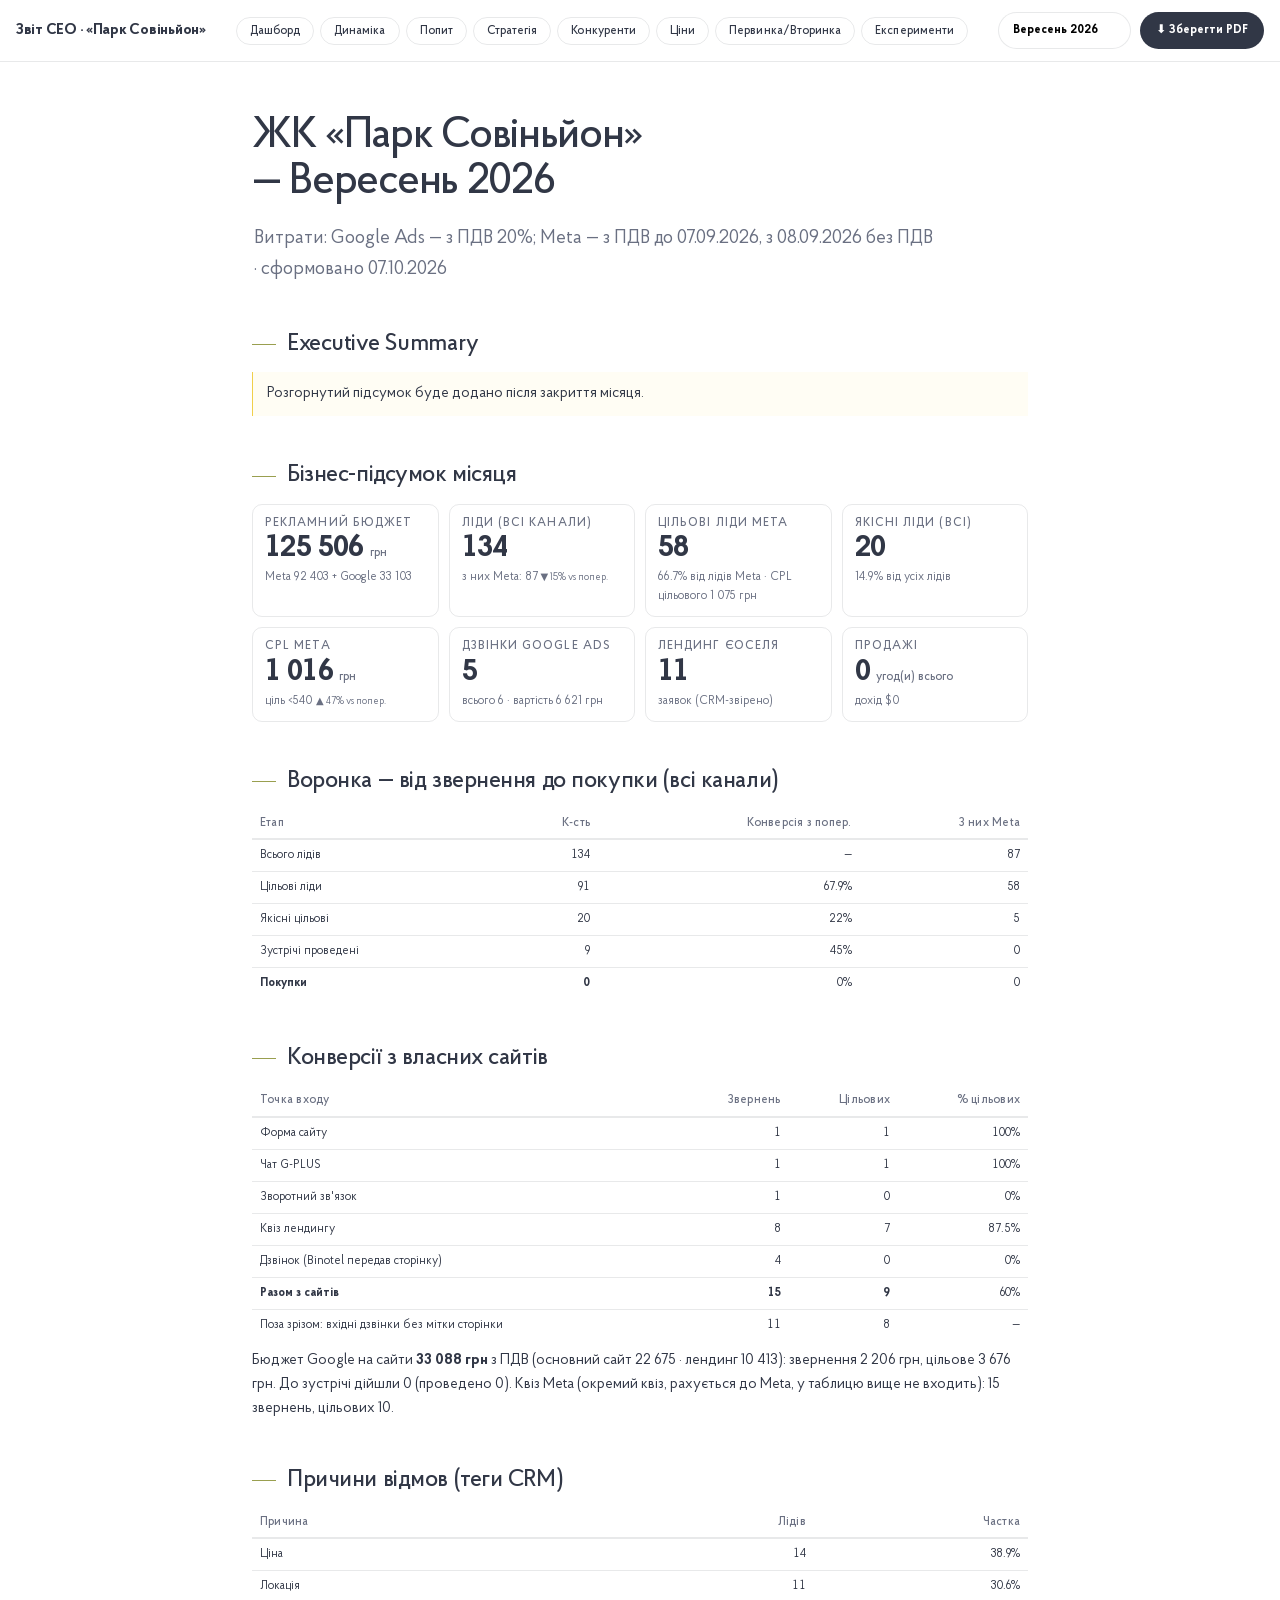
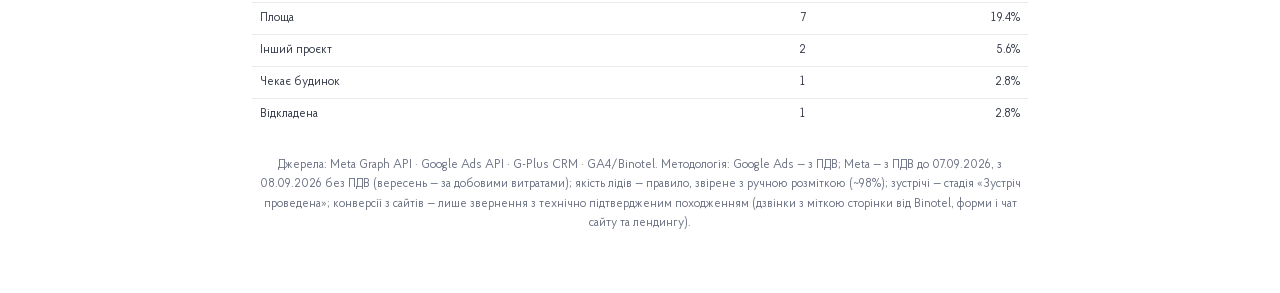
==== commit 272c5dac: "auto-update 2026-10-07" ====
--- a/ceo.html
+++ b/ceo.html
@@ -42,7 +42,7 @@
 <div class="bar"><b>Звіт CEO · «Парк Совіньйон»</b><nav class="xnav"><a href="index.html">Дашборд</a><a href="trends.html">Динаміка</a><a href="demand.html">Попит</a><a href="strategy.html">Стратегія</a><a href="competitors.html">Конкуренти</a><a href="prices.html">Ціни</a><a href="own_market.html">Первинка/Вторинка</a><a href="experiments.html">Експерименти</a></nav><div class="r"><select id="msel"></select><button class="btn" onclick="window.print()">⬇ Зберегти PDF</button></div></div>
 <div class="page" id="pg"></div>
 <script>
-const DATA={"months": ["2025-11", "2025-12", "2026-01", "2026-02", "2026-03", "2026-04", "2026-05", "2026-06", "2026-07", "2026-08", "2026-09"], "labels": {"2025-11": "Листопад 2025", "2025-12": "Грудень 2025", "2026-01": "Січень 2026", "2026-02": "Лютий 2026", "2026-03": "Березень 2026", "2026-04": "Квітень 2026", "2026-05": "Травень 2026", "2026-06": "Червень 2026", "2026-07": "Липень 2026", "2026-08": "Серпень 2026", "2026-09": "Вересень 2026", "2026-10": "Жовтень 2026"}, "d": {"2025-11": {"spend_meta": 50896, "leads": 118, "cpl": 347, "lf": 40860, "gspend": 46825, "gcpc": 1.01, "vl": "з ПДВ", "total": 177, "green": 25, "celev": 69, "gcalls": 15, "gads": 13, "rej": {"Локація": 8, "Ціна": 26, "Інше місто": 8, "Відкладена": 4, "Площа": 2, "Інший проєкт": 3}, "apt": 2, "rev": 161079, "dsrc": {"Візит": 2}, "meta_n": 0, "meta_rev": 0, "cyc": 86, "landing": 0, "funnel": {"total": 177, "target": 102, "qual": 25, "meet": 20, "deal": 2}, "fmeta": {"total": 118, "target": 69, "qual": 5, "meet": 2, "deal": 0}, "site": {"total": 15, "target": 9, "calls": 0, "calls_ads": 0, "calls_t": 0, "forms": 15, "forms_t": 9, "by": {"Чат G-PLUS": {"n": 3, "t": 0}, "Зворотний зв'язок": {"n": 1, "t": 1}, "Форма сайту": {"n": 11, "t": 8}}, "meet4": 1, "meet5": 1, "untracked": 30, "untracked_t": 11, "cost_main": 46803, "cost_land": 0, "cost": 46803, "n_main": 15, "n_land": 0, "t_main": 9, "t_land": 0, "cpl": 3120, "cpl_t": 5200, "cpl_main": 3120, "cpl_land": 0, "quiz": {"n": 0, "t": 0, "meet4": 0, "meet5": 0}, "land_attr": {}, "ads_n": 3, "ads_t": 2, "cpl_ads": 15601, "cpl_ads_t": 23402}, "ins": {}}, "2025-12": {"spend_meta": 63548, "leads": 113, "cpl": 422, "lf": 47700, "gspend": 58069, "gcpc": 0.92, "vl": "з ПДВ", "total": 151, "green": 18, "celev": 64, "gcalls": 16, "gads": 12, "rej": {"Ціна": 9, "Локація": 5, "Площа": 2, "Відкладена": 9, "Інше місто": 13, "Чекає будинок": 1}, "apt": 1, "rev": 67800, "dsrc": {"Дзвінок": 1}, "meta_n": 0, "meta_rev": 0, "cyc": 48, "landing": 0, "funnel": {"total": 151, "target": 85, "qual": 18, "meet": 9, "deal": 1}, "fmeta": {"total": 113, "target": 64, "qual": 11, "meet": 2, "deal": 0}, "site": {"total": 8, "target": 6, "calls": 0, "calls_ads": 0, "calls_t": 0, "forms": 8, "forms_t": 6, "by": {"Чат G-PLUS": {"n": 2, "t": 1}, "Форма сайту": {"n": 5, "t": 4}, "Зворотний зв'язок": {"n": 1, "t": 1}}, "meet4": 0, "meet5": 0, "untracked": 25, "untracked_t": 10, "cost_main": 58069, "cost_land": 0, "cost": 58069, "n_main": 8, "n_land": 0, "t_main": 6, "t_land": 0, "cpl": 7259, "cpl_t": 9678, "cpl_main": 7259, "cpl_land": 0, "quiz": {"n": 0, "t": 0, "meet4": 0, "meet5": 0}, "land_attr": {}, "ads_n": 0, "ads_t": 0, "cpl_ads": 0, "cpl_ads_t": 0}, "ins": {}}, "2026-01": {"spend_meta": 66332, "leads": 110, "cpl": 451, "lf": 49597, "gspend": 41370, "gcpc": 0.67, "vl": "з ПДВ", "total": 145, "green": 20, "celev": 61, "gcalls": 7, "gads": 6, "rej": {"Локація": 9, "Інше місто": 14, "Ціна": 9, "Відкладена": 7}, "apt": 0, "rev": 0, "dsrc": {}, "meta_n": 0, "meta_rev": 0, "cyc": null, "landing": 0, "funnel": {"total": 145, "target": 84, "qual": 20, "meet": 14, "deal": 0}, "fmeta": {"total": 108, "target": 61, "qual": 8, "meet": 3, "deal": 0}, "site": {"total": 9, "target": 5, "calls": 0, "calls_ads": 0, "calls_t": 0, "forms": 9, "forms_t": 5, "by": {"Форма сайту": {"n": 6, "t": 3}, "Чат G-PLUS": {"n": 2, "t": 1}, "Зворотний зв'язок": {"n": 1, "t": 1}}, "meet4": 0, "meet5": 0, "untracked": 22, "untracked_t": 12, "cost_main": 41356, "cost_land": 0, "cost": 41356, "n_main": 9, "n_land": 0, "t_main": 5, "t_land": 0, "cpl": 4595, "cpl_t": 8271, "cpl_main": 4595, "cpl_land": 0, "quiz": {"n": 0, "t": 0, "meet4": 0, "meet5": 0}, "land_attr": {}, "ads_n": 2, "ads_t": 0, "cpl_ads": 20678, "cpl_ads_t": 0}, "ins": {}}, "2026-02": {"spend_meta": 68509, "leads": 140, "cpl": 382, "lf": 53450, "gspend": 49786, "gcpc": 1.04, "vl": "з ПДВ", "total": 170, "green": 16, "celev": 87, "gcalls": 10, "gads": 8, "rej": {"Ціна": 16, "Інше місто": 14, "Локація": 8, "Площа": 3, "Відкладена": 7}, "apt": 0, "rev": 0, "dsrc": {}, "meta_n": 0, "meta_rev": 0, "cyc": null, "landing": 0, "funnel": {"total": 170, "target": 95, "qual": 16, "meet": 9, "deal": 0}, "fmeta": {"total": 142, "target": 87, "qual": 13, "meet": 6, "deal": 0}, "site": {"total": 11, "target": 3, "calls": 7, "calls_ads": 6, "calls_t": 1, "forms": 4, "forms_t": 2, "by": {"Зворотний зв'язок": {"n": 1, "t": 0}, "Дзвінок": {"n": 7, "t": 1}, "Форма сайту": {"n": 2, "t": 2}, "Чат G-PLUS": {"n": 1, "t": 0}}, "meet4": 1, "meet5": 1, "untracked": 14, "untracked_t": 2, "cost_main": 49742, "cost_land": 0, "cost": 49742, "n_main": 11, "n_land": 0, "t_main": 3, "t_land": 0, "cpl": 4522, "cpl_t": 16581, "cpl_main": 4522, "cpl_land": 0, "quiz": {"n": 0, "t": 0, "meet4": 0, "meet5": 0}, "land_attr": {}, "ads_n": 7, "ads_t": 1, "cpl_ads": 7106, "cpl_ads_t": 49742}, "ins": {}}, "2026-03": {"spend_meta": 75287, "leads": 139, "cpl": 493, "lf": 68562, "gspend": 60697, "gcpc": 1.58, "vl": "з ПДВ", "total": 208, "green": 31, "celev": 79, "gcalls": 25, "gads": 19, "rej": {"Ціна": 24, "Локація": 11, "Площа": 6, "Інше місто": 2, "Відкладена": 5}, "apt": 1, "rev": 93060, "dsrc": {"Візит": 1}, "meta_n": 0, "meta_rev": 0, "cyc": 22, "landing": 0, "funnel": {"total": 208, "target": 127, "qual": 31, "meet": 21, "deal": 1}, "fmeta": {"total": 139, "target": 79, "qual": 5, "meet": 4, "deal": 0}, "site": {"total": 38, "target": 25, "calls": 15, "calls_ads": 11, "calls_t": 5, "forms": 23, "forms_t": 20, "by": {"Дзвінок": {"n": 15, "t": 5}, "Форма сайту": {"n": 11, "t": 9}, "Зворотний зв'язок": {"n": 7, "t": 6}, "Чат G-PLUS": {"n": 4, "t": 4}, "Квіз лендингу": {"n": 1, "t": 1}}, "meet4": 1, "meet5": 1, "untracked": 19, "untracked_t": 11, "cost_main": 60696, "cost_land": 0, "cost": 60696, "n_main": 37, "n_land": 1, "t_main": 24, "t_land": 1, "cpl": 1597, "cpl_t": 2428, "cpl_main": 1640, "cpl_land": 0, "quiz": {"n": 0, "t": 0, "meet4": 0, "meet5": 0}, "land_attr": {}, "ads_n": 18, "ads_t": 7, "cpl_ads": 3372, "cpl_ads_t": 8671}, "ins": {"done": ["TikTok зупинено — бюджет перерозподілено в Meta і Google", "Lookalike оновлено цільовими лідами березня", "Запущено тестову Messenger-кампанію (перехід у чат)", "Запущено лендинг єОселя з окремою рекламою", "3 угоди в CRM — перші продажі за час відстеження (цикл ліда 2–4 міс)"], "plans": ["Збільшити кампанії з переходом на лендинг", "Оновлення меседжів (посилів) на травень"]}}, "2026-04": {"spend_meta": 77254, "leads": 139, "cpl": 491, "lf": 68144, "gspend": 51709, "gcpc": 1.27, "vl": "з ПДВ", "total": 193, "green": 24, "celev": 68, "gcalls": 10, "gads": 9, "rej": {"Ціна": 21, "Відкладена": 4, "Локація": 2, "Площа": 1, "Інше місто": 1, "Інший проєкт": 2}, "apt": 1, "rev": 72320, "dsrc": {"Візит": 1}, "meta_n": 0, "meta_rev": 0, "cyc": 23, "landing": 11, "funnel": {"total": 193, "target": 102, "qual": 24, "meet": 17, "deal": 1}, "fmeta": {"total": 138, "target": 68, "qual": 9, "meet": 3, "deal": 0}, "site": {"total": 27, "target": 16, "calls": 6, "calls_ads": 5, "calls_t": 4, "forms": 21, "forms_t": 12, "by": {"Квіз лендингу": {"n": 10, "t": 4}, "Зворотний зв'язок": {"n": 3, "t": 2}, "Форма сайту": {"n": 5, "t": 4}, "Дзвінок": {"n": 6, "t": 4}, "Чат G-PLUS": {"n": 3, "t": 2}}, "meet4": 5, "meet5": 4, "untracked": 18, "untracked_t": 8, "cost_main": 42278, "cost_land": 9411, "cost": 51689, "n_main": 17, "n_land": 10, "t_main": 12, "t_land": 4, "cpl": 1914, "cpl_t": 3231, "cpl_main": 2487, "cpl_land": 941, "quiz": {"n": 0, "t": 0, "meet4": 0, "meet5": 0}, "land_attr": {"ga_total": 11, "ga_cpc": 6, "ga_src": {"google / cpc": 6, "tagassistant.google.com / referral": 3, "(direct) / (none)": 2}, "gads_total": 6, "gads_camp": {"NEW_ єОселя 4 области (клик)": 2, "NEW_ єОселя Украина": 4}}, "ads_n": 18, "ads_t": 9, "cpl_ads": 2872, "cpl_ads_t": 5743}, "ins": {"done": ["Вимкнено нестабільний відеоролик єОселя (завищував CPL у кампаніях єОселя та Premium)", "Google: кліки +6% при бюджеті −14,8%, CPC рекорд 1,06 грн", "Працювали кампанії з переходом на лендинг єОселя"], "plans": ["Збільшити кампанії з переходом на лендинг", "Оновлення меседжів (посилів) на травень"]}}, "2026-05": {"spend_meta": 89645, "leads": 142, "cpl": 529, "lf": 75072, "gspend": 58942, "gcpc": 0.83, "vl": "з ПДВ", "total": 205, "green": 18, "celev": 81, "gcalls": 16, "gads": 16, "rej": {"Інше місто": 2, "Ціна": 26, "Площа": 4, "Локація": 8, "Відкладена": 2}, "apt": 0, "rev": 0, "dsrc": {}, "meta_n": 0, "meta_rev": 0, "cyc": null, "landing": 14, "funnel": {"total": 205, "target": 107, "qual": 18, "meet": 13, "deal": 0}, "fmeta": {"total": 144, "target": 81, "qual": 4, "meet": 1, "deal": 0}, "site": {"total": 36, "target": 10, "calls": 16, "calls_ads": 15, "calls_t": 0, "forms": 20, "forms_t": 10, "by": {"Квіз лендингу": {"n": 13, "t": 6}, "Форма сайту": {"n": 4, "t": 1}, "Дзвінок": {"n": 16, "t": 0}, "Чат G-PLUS": {"n": 2, "t": 2}, "Зворотний зв'язок": {"n": 1, "t": 1}}, "meet4": 0, "meet5": 0, "untracked": 12, "untracked_t": 5, "cost_main": 37942, "cost_land": 20842, "cost": 58784, "n_main": 23, "n_land": 13, "t_main": 4, "t_land": 6, "cpl": 1633, "cpl_t": 5878, "cpl_main": 1650, "cpl_land": 1603, "quiz": {"n": 0, "t": 0, "meet4": 0, "meet5": 0}, "land_attr": {"ga_total": 14, "ga_cpc": 11, "ga_src": {"google / cpc": 11, "eventsmanager.facebook.com / referral": 3}, "gads_total": 11, "gads_camp": {"NEW_ Покупка Квартир в Одессе гео Украина": 1, "NEW_ єОселя Одесса": 3, "NEW_ єОселя 4 области (клик)": 3, "NEW_ єОселя Украина": 4}}, "ads_n": 29, "ads_t": 7, "cpl_ads": 2027, "cpl_ads_t": 8398}, "ins": {"done": ["Запущено нову кампанію на аудиторію мілтех/IT", "Зупинено Messenger-тест (2 ліди з 32 переписок — формат не конвертує)", "Google CPC — новий рекорд 0,69 грн"], "plans": ["Звузити географію для Meta і Google", "Оновити лендинг та підхід до креативу", "Розкрити цінність «Парк Совіньйон» у креативі", "Перерозподілити бюджет на дві Lookalike-кампанії", "Оновити аудиторію відеокампаній", "Розглянути вказання вартості за м² у формі"]}}, "2026-06": {"spend_meta": 66377, "leads": 109, "cpl": 574, "lf": 62472, "gspend": 43702, "gcpc": 0.85, "vl": "з ПДВ", "total": 149, "green": 23, "celev": 65, "gcalls": 11, "gads": 9, "rej": {"Локація": 3, "Ціна": 8, "Відкладена": 1, "Площа": 5, "Інший проєкт": 1}, "apt": 4, "rev": 282848, "dsrc": {"OLX": 1, "Візит": 1, "Meta": 2}, "meta_n": 2, "meta_rev": 117767, "cyc": 75, "landing": 2, "funnel": {"total": 149, "target": 86, "qual": 23, "meet": 11, "deal": 4}, "fmeta": {"total": 109, "target": 65, "qual": 9, "meet": 3, "deal": 2}, "site": {"total": 23, "target": 10, "calls": 11, "calls_ads": 9, "calls_t": 1, "forms": 12, "forms_t": 9, "by": {"Форма сайту": {"n": 3, "t": 2}, "Зворотний зв'язок": {"n": 5, "t": 5}, "Дзвінок": {"n": 11, "t": 1}, "Квіз лендингу": {"n": 2, "t": 1}, "Чат G-PLUS": {"n": 2, "t": 1}}, "meet4": 5, "meet5": 4, "untracked": 14, "untracked_t": 8, "cost_main": 33767, "cost_land": 9853, "cost": 43620, "n_main": 21, "n_land": 2, "t_main": 9, "t_land": 1, "cpl": 1897, "cpl_t": 4362, "cpl_main": 1608, "cpl_land": 4926, "quiz": {"n": 0, "t": 0, "meet4": 0, "meet5": 0}, "land_attr": {"ga_total": 1, "ga_cpc": 1, "ga_src": {"google / cpc": 1}, "gads_total": 1, "gads_camp": {"NEW_ єОселя 4 области (клик)": 1}}, "ads_n": 11, "ads_t": 1, "cpl_ads": 3965, "cpl_ads_t": 43620}, "ins": {"summary": ["<b>Продажі: 4 угоди на $282 848.</b> З реклами — лише 2 (Meta, $117 767, 42% доходу, обидві з кампанії Premium); ще 2 — не з реклами: 1 візит в офіс, 1 OLX.", "Лідів Meta менше: <b>109 vs 142</b> (−23%) — наслідок менших витрат (−26% у $) через затримку з оплатою на початку місяця.", "CPL Meta <b>574 грн</b> (+8,5%): перша половина місяця у нормі, наприкінці подорожчав Premium (тижневий CPL $9–11 → <b>$17</b>) і Lookalike ZARS ($8,7 → <b>$30,6</b>) — адсет зупинено, з 22.06 запущено Lookalike на базі контактів ПС.", "<b>Мета місяця виконана — менше лідів «Дорого»:</b> 7 (6,4% лідів Meta) проти 23 (16,0%) у травні — <b>−70%</b>.", "Менше, але якісніше: якісних 18→<b>23</b> (+28%), Conv2 8,8%→15,4%, зустрічі з Meta 1→3, Conv1 Meta 57%→60% — ймовірно, ефект нових аудиторій і креативів. (Числа за єдиним правилом якості, звіреним із ручною розміткою червня.)", "Одна з двох Meta-угод — лід з листопада 2025 (<b>цикл 234 дні</b>): ліди «дозрівають» місяцями."], "done": ["Виконано більшість травневих планів: звужено гео Google, бюджет перерозподілено на дві Lookalike (LAL ZARS + LAL єОселя), оновлено аудиторію відеокампаній", "Запущено нові креативи: про переваги «Парк Совіньйон» та новий креатив про єОселю", "Кабінет Meta реструктуризовано: одна кампанія PS_Leads з адсетами-аудиторіями (Non-target, Premium, Мілтех/IT, Management/Business, Lookalike)", "Lookalike ZARS зупинено через подорожчання лідів, запущено Lookalike на базі контактів ПС", "НЕ виконано: редизайн лендинга — перенесено, готується на липень"], "plans": ["Редизайн лендинга єОселя (у роботі)", "Оновити аудиторію Lookalike: додати контакти цільових лідів червня", "Оцінити нові адсети-аудиторії (Мілтех/IT, Management/Business, LAL) за повний місяць"]}}, "2026-07": {"spend_meta": 62480, "leads": 119, "cpl": 499, "lf": 59358, "gspend": 50567, "gcpc": 0.79, "vl": "з ПДВ", "total": 167, "green": 31, "celev": 59, "gcalls": 15, "gads": 12, "rej": {"Ціна": 9, "Площа": 4, "Інший проєкт": 1, "Відкладена": 1, "Локація": 6}, "apt": 3, "rev": 139854, "dsrc": {"Дзвінок": 2, "Ріелтор": 1}, "meta_n": 0, "meta_rev": 0, "cyc": 224, "landing": 3, "funnel": {"total": 167, "target": 84, "qual": 31, "meet": 15, "deal": 3}, "fmeta": {"total": 118, "target": 59, "qual": 14, "meet": 6, "deal": 0}, "site": {"total": 22, "target": 10, "calls": 12, "calls_ads": 11, "calls_t": 3, "forms": 10, "forms_t": 7, "by": {"Чат G-PLUS": {"n": 2, "t": 2}, "Зворотний зв'язок": {"n": 3, "t": 1}, "Дзвінок": {"n": 12, "t": 3}, "Квіз лендингу": {"n": 3, "t": 2}, "Форма сайту": {"n": 2, "t": 2}}, "meet4": 1, "meet5": 1, "untracked": 19, "untracked_t": 8, "cost_main": 39734, "cost_land": 10733, "cost": 50467, "n_main": 19, "n_land": 3, "t_main": 8, "t_land": 2, "cpl": 2294, "cpl_t": 5047, "cpl_main": 2091, "cpl_land": 3578, "quiz": {"n": 0, "t": 0, "meet4": 0, "meet5": 0}, "land_attr": {"ga_total": 3, "ga_cpc": 3, "ga_src": {"google / cpc": 3}, "gads_total": 3, "gads_camp": {"NEW_ єОселя Одесса": 1, "NEW_ єОселя 4 области (клик)": 2}}, "ads_n": 15, "ads_t": 5, "cpl_ads": 3364, "cpl_ads_t": 10093}, "ins": {}}, "2026-08": {"spend_meta": 73730, "leads": 100, "cpl": 689, "lf": 68893, "gspend": 49078, "gcpc": 0.8, "vl": "з ПДВ", "total": 157, "green": 30, "celev": 63, "gcalls": 16, "gads": 14, "rej": {"Відкладена": 4, "Ціна": 16, "Локація": 7, "Площа": 7}, "apt": 4, "rev": 207384, "dsrc": {"Дзвінок": 1, "Візит": 2, "Meta": 1}, "meta_n": 1, "meta_rev": 45231, "cyc": 60, "landing": 3, "funnel": {"total": 157, "target": 96, "qual": 30, "meet": 13, "deal": 4}, "fmeta": {"total": 101, "target": 63, "qual": 14, "meet": 3, "deal": 1}, "site": {"total": 32, "target": 17, "calls": 13, "calls_ads": 13, "calls_t": 3, "forms": 19, "forms_t": 14, "by": {"Дзвінок": {"n": 13, "t": 3}, "Квіз лендингу": {"n": 4, "t": 3}, "Форма сайту": {"n": 6, "t": 3}, "Чат G-PLUS": {"n": 6, "t": 6}, "Зворотний зв'язок": {"n": 3, "t": 2}}, "meet4": 1, "meet5": 0, "untracked": 15, "untracked_t": 7, "cost_main": 37854, "cost_land": 11075, "cost": 48929, "n_main": 28, "n_land": 4, "t_main": 14, "t_land": 3, "cpl": 1529, "cpl_t": 2878, "cpl_main": 1352, "cpl_land": 2769, "quiz": {"n": 0, "t": 0, "meet4": 0, "meet5": 0}, "land_attr": {"ga_total": 3, "ga_cpc": 3, "ga_src": {"google / cpc": 3}, "gads_total": 3, "gads_camp": {"NEW_ єОселя Одесса": 1, "NEW_ єОселя Украина": 1, "В_Видеокампания єОселя гео Одесса": 1}}, "ads_n": 22, "ads_t": 11, "cpl_ads": 2224, "cpl_ads_t": 4448}, "ins": {}}, "2026-09": {"spend_meta": 92403, "leads": 87, "cpl": 1016, "lf": 62373, "gspend": 29275, "gcpc": 1.16, "vl": "ПДВ до 07.09", "total": 134, "green": 20, "celev": 58, "gcalls": 6, "gads": 5, "rej": {"Площа": 7, "Ціна": 14, "Чекає будинок": 1, "Локація": 11, "Інший проєкт": 2, "Відкладена": 1}, "apt": 0, "rev": 0, "dsrc": {}, "meta_n": 0, "meta_rev": 0, "cyc": null, "landing": 11, "funnel": {"total": 134, "target": 91, "qual": 20, "meet": 9, "deal": 0}, "fmeta": {"total": 87, "target": 58, "qual": 5, "meet": 0, "deal": 0}, "site": {"total": 15, "target": 9, "calls": 4, "calls_ads": 3, "calls_t": 0, "forms": 11, "forms_t": 9, "by": {"Дзвінок": {"n": 4, "t": 0}, "Квіз лендингу": {"n": 8, "t": 7}, "Чат G-PLUS": {"n": 1, "t": 1}, "Форма сайту": {"n": 1, "t": 1}, "Зворотний зв'язок": {"n": 1, "t": 0}}, "meet4": 0, "meet5": 0, "untracked": 11, "untracked_t": 8, "cost_main": 20053, "cost_land": 9209, "cost": 29262, "n_main": 7, "n_land": 8, "t_main": 2, "t_land": 7, "cpl": 1951, "cpl_t": 3251, "cpl_main": 2865, "cpl_land": 1151, "quiz": {"n": 15, "t": 10, "meet4": 1, "meet5": 1}, "land_attr": {"ga_total": 10, "ga_cpc": 8, "ga_src": {"google / cpc": 8, "(direct) / (none)": 2}, "gads_total": 7, "gads_camp": {"NEW_ Покупка Новостроек в Одессе": 1, "PMax охватная": 2, "PMax GMB": 1, "NEW_ єОселя 4 области (клик)": 1, "NEW_ Поиск Совиньон радиус 10км": 2}}, "ads_n": 12, "ads_t": 8, "cpl_ads": 2438, "cpl_ads_t": 3658}, "ins": {}}}, "cur": "2026-10", "gen": "07.10.2026"};const N=new Intl.NumberFormat('uk-UA');
+const DATA={"months": ["2025-11", "2025-12", "2026-01", "2026-02", "2026-03", "2026-04", "2026-05", "2026-06", "2026-07", "2026-08", "2026-09"], "labels": {"2025-11": "Листопад 2025", "2025-12": "Грудень 2025", "2026-01": "Січень 2026", "2026-02": "Лютий 2026", "2026-03": "Березень 2026", "2026-04": "Квітень 2026", "2026-05": "Травень 2026", "2026-06": "Червень 2026", "2026-07": "Липень 2026", "2026-08": "Серпень 2026", "2026-09": "Вересень 2026", "2026-10": "Жовтень 2026"}, "d": {"2025-11": {"spend_meta": 50896, "leads": 118, "cpl": 347, "lf": 40860, "gspend": 46825, "gcpc": 1.01, "vl": "з ПДВ", "total": 177, "green": 25, "celev": 69, "gcalls": 15, "gads": 13, "rej": {"Локація": 8, "Ціна": 26, "Інше місто": 8, "Відкладена": 4, "Площа": 2, "Інший проєкт": 3}, "apt": 2, "rev": 161079, "dsrc": {"Візит": 2}, "meta_n": 0, "meta_rev": 0, "cyc": 86, "landing": 0, "funnel": {"total": 177, "target": 102, "qual": 25, "meet": 20, "deal": 2}, "fmeta": {"total": 118, "target": 69, "qual": 5, "meet": 2, "deal": 0}, "site": {"total": 15, "target": 9, "calls": 0, "calls_ads": 0, "calls_t": 0, "forms": 15, "forms_t": 9, "by": {"Чат G-PLUS": {"n": 3, "t": 0}, "Зворотний зв'язок": {"n": 1, "t": 1}, "Форма сайту": {"n": 11, "t": 8}}, "meet4": 1, "meet5": 1, "untracked": 30, "untracked_t": 11, "cost_main": 46803, "cost_land": 0, "cost": 46803, "n_main": 15, "n_land": 0, "t_main": 9, "t_land": 0, "cpl": 3120, "cpl_t": 5200, "cpl_main": 3120, "cpl_land": 0, "quiz": {"n": 0, "t": 0, "meet4": 0, "meet5": 0}, "land_attr": {}, "ads_n": 3, "ads_t": 2, "cpl_ads": 15601, "cpl_ads_t": 23402}, "ins": {}}, "2025-12": {"spend_meta": 63548, "leads": 113, "cpl": 422, "lf": 47700, "gspend": 58069, "gcpc": 0.92, "vl": "з ПДВ", "total": 151, "green": 18, "celev": 64, "gcalls": 16, "gads": 12, "rej": {"Ціна": 9, "Локація": 5, "Площа": 2, "Відкладена": 9, "Інше місто": 13, "Чекає будинок": 1}, "apt": 1, "rev": 67800, "dsrc": {"Дзвінок": 1}, "meta_n": 0, "meta_rev": 0, "cyc": 48, "landing": 0, "funnel": {"total": 151, "target": 85, "qual": 18, "meet": 9, "deal": 1}, "fmeta": {"total": 113, "target": 64, "qual": 11, "meet": 2, "deal": 0}, "site": {"total": 8, "target": 6, "calls": 0, "calls_ads": 0, "calls_t": 0, "forms": 8, "forms_t": 6, "by": {"Чат G-PLUS": {"n": 2, "t": 1}, "Форма сайту": {"n": 5, "t": 4}, "Зворотний зв'язок": {"n": 1, "t": 1}}, "meet4": 0, "meet5": 0, "untracked": 25, "untracked_t": 10, "cost_main": 58069, "cost_land": 0, "cost": 58069, "n_main": 8, "n_land": 0, "t_main": 6, "t_land": 0, "cpl": 7259, "cpl_t": 9678, "cpl_main": 7259, "cpl_land": 0, "quiz": {"n": 0, "t": 0, "meet4": 0, "meet5": 0}, "land_attr": {}, "ads_n": 0, "ads_t": 0, "cpl_ads": 0, "cpl_ads_t": 0}, "ins": {}}, "2026-01": {"spend_meta": 66332, "leads": 110, "cpl": 451, "lf": 49597, "gspend": 41370, "gcpc": 0.67, "vl": "з ПДВ", "total": 145, "green": 20, "celev": 61, "gcalls": 7, "gads": 6, "rej": {"Локація": 9, "Інше місто": 14, "Ціна": 9, "Відкладена": 7}, "apt": 0, "rev": 0, "dsrc": {}, "meta_n": 0, "meta_rev": 0, "cyc": null, "landing": 0, "funnel": {"total": 145, "target": 84, "qual": 20, "meet": 14, "deal": 0}, "fmeta": {"total": 108, "target": 61, "qual": 8, "meet": 3, "deal": 0}, "site": {"total": 9, "target": 5, "calls": 0, "calls_ads": 0, "calls_t": 0, "forms": 9, "forms_t": 5, "by": {"Форма сайту": {"n": 6, "t": 3}, "Чат G-PLUS": {"n": 2, "t": 1}, "Зворотний зв'язок": {"n": 1, "t": 1}}, "meet4": 0, "meet5": 0, "untracked": 22, "untracked_t": 12, "cost_main": 41356, "cost_land": 0, "cost": 41356, "n_main": 9, "n_land": 0, "t_main": 5, "t_land": 0, "cpl": 4595, "cpl_t": 8271, "cpl_main": 4595, "cpl_land": 0, "quiz": {"n": 0, "t": 0, "meet4": 0, "meet5": 0}, "land_attr": {}, "ads_n": 2, "ads_t": 0, "cpl_ads": 20678, "cpl_ads_t": 0}, "ins": {}}, "2026-02": {"spend_meta": 68509, "leads": 140, "cpl": 382, "lf": 53450, "gspend": 49786, "gcpc": 1.04, "vl": "з ПДВ", "total": 170, "green": 16, "celev": 87, "gcalls": 10, "gads": 8, "rej": {"Ціна": 16, "Інше місто": 14, "Локація": 8, "Площа": 3, "Відкладена": 7}, "apt": 0, "rev": 0, "dsrc": {}, "meta_n": 0, "meta_rev": 0, "cyc": null, "landing": 0, "funnel": {"total": 170, "target": 95, "qual": 16, "meet": 9, "deal": 0}, "fmeta": {"total": 142, "target": 87, "qual": 13, "meet": 6, "deal": 0}, "site": {"total": 11, "target": 3, "calls": 7, "calls_ads": 6, "calls_t": 1, "forms": 4, "forms_t": 2, "by": {"Зворотний зв'язок": {"n": 1, "t": 0}, "Дзвінок": {"n": 7, "t": 1}, "Форма сайту": {"n": 2, "t": 2}, "Чат G-PLUS": {"n": 1, "t": 0}}, "meet4": 1, "meet5": 1, "untracked": 14, "untracked_t": 2, "cost_main": 49742, "cost_land": 0, "cost": 49742, "n_main": 11, "n_land": 0, "t_main": 3, "t_land": 0, "cpl": 4522, "cpl_t": 16581, "cpl_main": 4522, "cpl_land": 0, "quiz": {"n": 0, "t": 0, "meet4": 0, "meet5": 0}, "land_attr": {}, "ads_n": 7, "ads_t": 1, "cpl_ads": 7106, "cpl_ads_t": 49742}, "ins": {}}, "2026-03": {"spend_meta": 75287, "leads": 139, "cpl": 493, "lf": 68562, "gspend": 60697, "gcpc": 1.58, "vl": "з ПДВ", "total": 208, "green": 31, "celev": 79, "gcalls": 25, "gads": 19, "rej": {"Ціна": 24, "Локація": 11, "Площа": 6, "Інше місто": 2, "Відкладена": 5}, "apt": 1, "rev": 93060, "dsrc": {"Візит": 1}, "meta_n": 0, "meta_rev": 0, "cyc": 22, "landing": 0, "funnel": {"total": 208, "target": 127, "qual": 31, "meet": 21, "deal": 1}, "fmeta": {"total": 139, "target": 79, "qual": 5, "meet": 4, "deal": 0}, "site": {"total": 38, "target": 25, "calls": 15, "calls_ads": 11, "calls_t": 5, "forms": 23, "forms_t": 20, "by": {"Дзвінок": {"n": 15, "t": 5}, "Форма сайту": {"n": 11, "t": 9}, "Зворотний зв'язок": {"n": 7, "t": 6}, "Чат G-PLUS": {"n": 4, "t": 4}, "Квіз лендингу": {"n": 1, "t": 1}}, "meet4": 1, "meet5": 1, "untracked": 19, "untracked_t": 11, "cost_main": 60696, "cost_land": 0, "cost": 60696, "n_main": 37, "n_land": 1, "t_main": 24, "t_land": 1, "cpl": 1597, "cpl_t": 2428, "cpl_main": 1640, "cpl_land": 0, "quiz": {"n": 0, "t": 0, "meet4": 0, "meet5": 0}, "land_attr": {}, "ads_n": 18, "ads_t": 7, "cpl_ads": 3372, "cpl_ads_t": 8671}, "ins": {"done": ["TikTok зупинено — бюджет перерозподілено в Meta і Google", "Lookalike оновлено цільовими лідами березня", "Запущено тестову Messenger-кампанію (перехід у чат)", "Запущено лендинг єОселя з окремою рекламою", "3 угоди в CRM — перші продажі за час відстеження (цикл ліда 2–4 міс)"], "plans": ["Збільшити кампанії з переходом на лендинг", "Оновлення меседжів (посилів) на травень"]}}, "2026-04": {"spend_meta": 77254, "leads": 139, "cpl": 491, "lf": 68144, "gspend": 51709, "gcpc": 1.27, "vl": "з ПДВ", "total": 193, "green": 24, "celev": 68, "gcalls": 10, "gads": 9, "rej": {"Ціна": 21, "Відкладена": 4, "Локація": 2, "Площа": 1, "Інше місто": 1, "Інший проєкт": 2}, "apt": 1, "rev": 72320, "dsrc": {"Візит": 1}, "meta_n": 0, "meta_rev": 0, "cyc": 23, "landing": 11, "funnel": {"total": 193, "target": 102, "qual": 24, "meet": 17, "deal": 1}, "fmeta": {"total": 138, "target": 68, "qual": 9, "meet": 3, "deal": 0}, "site": {"total": 27, "target": 16, "calls": 6, "calls_ads": 5, "calls_t": 4, "forms": 21, "forms_t": 12, "by": {"Квіз лендингу": {"n": 10, "t": 4}, "Зворотний зв'язок": {"n": 3, "t": 2}, "Форма сайту": {"n": 5, "t": 4}, "Дзвінок": {"n": 6, "t": 4}, "Чат G-PLUS": {"n": 3, "t": 2}}, "meet4": 5, "meet5": 4, "untracked": 18, "untracked_t": 8, "cost_main": 42278, "cost_land": 9411, "cost": 51689, "n_main": 17, "n_land": 10, "t_main": 12, "t_land": 4, "cpl": 1914, "cpl_t": 3231, "cpl_main": 2487, "cpl_land": 941, "quiz": {"n": 0, "t": 0, "meet4": 0, "meet5": 0}, "land_attr": {"ga_total": 11, "ga_cpc": 6, "ga_src": {"google / cpc": 6, "tagassistant.google.com / referral": 3, "(direct) / (none)": 2}, "gads_total": 6, "gads_camp": {"NEW_ єОселя 4 области (клик)": 2, "NEW_ єОселя Украина": 4}}, "ads_n": 18, "ads_t": 9, "cpl_ads": 2872, "cpl_ads_t": 5743}, "ins": {"done": ["Вимкнено нестабільний відеоролик єОселя (завищував CPL у кампаніях єОселя та Premium)", "Google: кліки +6% при бюджеті −14,8%, CPC рекорд 1,06 грн", "Працювали кампанії з переходом на лендинг єОселя"], "plans": ["Збільшити кампанії з переходом на лендинг", "Оновлення меседжів (посилів) на травень"]}}, "2026-05": {"spend_meta": 89645, "leads": 142, "cpl": 529, "lf": 75072, "gspend": 58942, "gcpc": 0.83, "vl": "з ПДВ", "total": 205, "green": 18, "celev": 81, "gcalls": 16, "gads": 16, "rej": {"Інше місто": 2, "Ціна": 26, "Площа": 4, "Локація": 8, "Відкладена": 2}, "apt": 0, "rev": 0, "dsrc": {}, "meta_n": 0, "meta_rev": 0, "cyc": null, "landing": 14, "funnel": {"total": 205, "target": 107, "qual": 18, "meet": 13, "deal": 0}, "fmeta": {"total": 144, "target": 81, "qual": 4, "meet": 1, "deal": 0}, "site": {"total": 36, "target": 10, "calls": 16, "calls_ads": 15, "calls_t": 0, "forms": 20, "forms_t": 10, "by": {"Квіз лендингу": {"n": 13, "t": 6}, "Форма сайту": {"n": 4, "t": 1}, "Дзвінок": {"n": 16, "t": 0}, "Чат G-PLUS": {"n": 2, "t": 2}, "Зворотний зв'язок": {"n": 1, "t": 1}}, "meet4": 0, "meet5": 0, "untracked": 12, "untracked_t": 5, "cost_main": 37942, "cost_land": 20842, "cost": 58784, "n_main": 23, "n_land": 13, "t_main": 4, "t_land": 6, "cpl": 1633, "cpl_t": 5878, "cpl_main": 1650, "cpl_land": 1603, "quiz": {"n": 0, "t": 0, "meet4": 0, "meet5": 0}, "land_attr": {"ga_total": 14, "ga_cpc": 11, "ga_src": {"google / cpc": 11, "eventsmanager.facebook.com / referral": 3}, "gads_total": 11, "gads_camp": {"NEW_ Покупка Квартир в Одессе гео Украина": 1, "NEW_ єОселя Одесса": 3, "NEW_ єОселя 4 области (клик)": 3, "NEW_ єОселя Украина": 4}}, "ads_n": 29, "ads_t": 7, "cpl_ads": 2027, "cpl_ads_t": 8398}, "ins": {"done": ["Запущено нову кампанію на аудиторію мілтех/IT", "Зупинено Messenger-тест (2 ліди з 32 переписок — формат не конвертує)", "Google CPC — новий рекорд 0,69 грн"], "plans": ["Звузити географію для Meta і Google", "Оновити лендинг та підхід до креативу", "Розкрити цінність «Парк Совіньйон» у креативі", "Перерозподілити бюджет на дві Lookalike-кампанії", "Оновити аудиторію відеокампаній", "Розглянути вказання вартості за м² у формі"]}}, "2026-06": {"spend_meta": 66377, "leads": 109, "cpl": 574, "lf": 62472, "gspend": 43702, "gcpc": 0.85, "vl": "з ПДВ", "total": 149, "green": 23, "celev": 65, "gcalls": 11, "gads": 9, "rej": {"Локація": 3, "Ціна": 8, "Відкладена": 1, "Площа": 5, "Інший проєкт": 1}, "apt": 4, "rev": 282848, "dsrc": {"OLX": 1, "Візит": 1, "Meta": 2}, "meta_n": 2, "meta_rev": 117767, "cyc": 75, "landing": 2, "funnel": {"total": 149, "target": 86, "qual": 23, "meet": 11, "deal": 4}, "fmeta": {"total": 109, "target": 65, "qual": 9, "meet": 3, "deal": 2}, "site": {"total": 23, "target": 10, "calls": 11, "calls_ads": 9, "calls_t": 1, "forms": 12, "forms_t": 9, "by": {"Форма сайту": {"n": 3, "t": 2}, "Зворотний зв'язок": {"n": 5, "t": 5}, "Дзвінок": {"n": 11, "t": 1}, "Квіз лендингу": {"n": 2, "t": 1}, "Чат G-PLUS": {"n": 2, "t": 1}}, "meet4": 5, "meet5": 4, "untracked": 14, "untracked_t": 8, "cost_main": 33767, "cost_land": 9853, "cost": 43620, "n_main": 21, "n_land": 2, "t_main": 9, "t_land": 1, "cpl": 1897, "cpl_t": 4362, "cpl_main": 1608, "cpl_land": 4926, "quiz": {"n": 0, "t": 0, "meet4": 0, "meet5": 0}, "land_attr": {"ga_total": 1, "ga_cpc": 1, "ga_src": {"google / cpc": 1}, "gads_total": 1, "gads_camp": {"NEW_ єОселя 4 области (клик)": 1}}, "ads_n": 11, "ads_t": 1, "cpl_ads": 3965, "cpl_ads_t": 43620}, "ins": {"summary": ["<b>Продажі: 4 угоди на $282 848.</b> З реклами — лише 2 (Meta, $117 767, 42% доходу, обидві з кампанії Premium); ще 2 — не з реклами: 1 візит в офіс, 1 OLX.", "Лідів Meta менше: <b>109 vs 142</b> (−23%) — наслідок менших витрат (−26% у $) через затримку з оплатою на початку місяця.", "CPL Meta <b>574 грн</b> (+8,5%): перша половина місяця у нормі, наприкінці подорожчав Premium (тижневий CPL $9–11 → <b>$17</b>) і Lookalike ZARS ($8,7 → <b>$30,6</b>) — адсет зупинено, з 22.06 запущено Lookalike на базі контактів ПС.", "<b>Мета місяця виконана — менше лідів «Дорого»:</b> 7 (6,4% лідів Meta) проти 23 (16,0%) у травні — <b>−70%</b>.", "Менше, але якісніше: якісних 18→<b>23</b> (+28%), Conv2 8,8%→15,4%, зустрічі з Meta 1→3, Conv1 Meta 57%→60% — ймовірно, ефект нових аудиторій і креативів. (Числа за єдиним правилом якості, звіреним із ручною розміткою червня.)", "Одна з двох Meta-угод — лід з листопада 2025 (<b>цикл 234 дні</b>): ліди «дозрівають» місяцями."], "done": ["Виконано більшість травневих планів: звужено гео Google, бюджет перерозподілено на дві Lookalike (LAL ZARS + LAL єОселя), оновлено аудиторію відеокампаній", "Запущено нові креативи: про переваги «Парк Совіньйон» та новий креатив про єОселю", "Кабінет Meta реструктуризовано: одна кампанія PS_Leads з адсетами-аудиторіями (Non-target, Premium, Мілтех/IT, Management/Business, Lookalike)", "Lookalike ZARS зупинено через подорожчання лідів, запущено Lookalike на базі контактів ПС", "НЕ виконано: редизайн лендинга — перенесено, готується на липень"], "plans": ["Редизайн лендинга єОселя (у роботі)", "Оновити аудиторію Lookalike: додати контакти цільових лідів червня", "Оцінити нові адсети-аудиторії (Мілтех/IT, Management/Business, LAL) за повний місяць"]}}, "2026-07": {"spend_meta": 62480, "leads": 119, "cpl": 499, "lf": 59358, "gspend": 50567, "gcpc": 0.79, "vl": "з ПДВ", "total": 167, "green": 31, "celev": 59, "gcalls": 15, "gads": 12, "rej": {"Ціна": 9, "Площа": 4, "Інший проєкт": 1, "Відкладена": 1, "Локація": 6}, "apt": 3, "rev": 139854, "dsrc": {"Дзвінок": 2, "Ріелтор": 1}, "meta_n": 0, "meta_rev": 0, "cyc": 224, "landing": 3, "funnel": {"total": 167, "target": 84, "qual": 31, "meet": 15, "deal": 3}, "fmeta": {"total": 118, "target": 59, "qual": 14, "meet": 6, "deal": 0}, "site": {"total": 22, "target": 10, "calls": 12, "calls_ads": 11, "calls_t": 3, "forms": 10, "forms_t": 7, "by": {"Чат G-PLUS": {"n": 2, "t": 2}, "Зворотний зв'язок": {"n": 3, "t": 1}, "Дзвінок": {"n": 12, "t": 3}, "Квіз лендингу": {"n": 3, "t": 2}, "Форма сайту": {"n": 2, "t": 2}}, "meet4": 1, "meet5": 1, "untracked": 19, "untracked_t": 8, "cost_main": 39734, "cost_land": 10733, "cost": 50467, "n_main": 19, "n_land": 3, "t_main": 8, "t_land": 2, "cpl": 2294, "cpl_t": 5047, "cpl_main": 2091, "cpl_land": 3578, "quiz": {"n": 0, "t": 0, "meet4": 0, "meet5": 0}, "land_attr": {"ga_total": 3, "ga_cpc": 3, "ga_src": {"google / cpc": 3}, "gads_total": 3, "gads_camp": {"NEW_ єОселя Одесса": 1, "NEW_ єОселя 4 области (клик)": 2}}, "ads_n": 15, "ads_t": 5, "cpl_ads": 3364, "cpl_ads_t": 10093}, "ins": {}}, "2026-08": {"spend_meta": 73730, "leads": 100, "cpl": 689, "lf": 68893, "gspend": 49078, "gcpc": 0.8, "vl": "з ПДВ", "total": 157, "green": 30, "celev": 63, "gcalls": 16, "gads": 14, "rej": {"Відкладена": 4, "Ціна": 16, "Локація": 7, "Площа": 7}, "apt": 4, "rev": 207384, "dsrc": {"Дзвінок": 1, "Візит": 2, "Meta": 1}, "meta_n": 1, "meta_rev": 45231, "cyc": 60, "landing": 3, "funnel": {"total": 157, "target": 96, "qual": 30, "meet": 13, "deal": 4}, "fmeta": {"total": 101, "target": 63, "qual": 14, "meet": 3, "deal": 1}, "site": {"total": 32, "target": 17, "calls": 13, "calls_ads": 13, "calls_t": 3, "forms": 19, "forms_t": 14, "by": {"Дзвінок": {"n": 13, "t": 3}, "Квіз лендингу": {"n": 4, "t": 3}, "Форма сайту": {"n": 6, "t": 3}, "Чат G-PLUS": {"n": 6, "t": 6}, "Зворотний зв'язок": {"n": 3, "t": 2}}, "meet4": 1, "meet5": 0, "untracked": 15, "untracked_t": 7, "cost_main": 37854, "cost_land": 11075, "cost": 48929, "n_main": 28, "n_land": 4, "t_main": 14, "t_land": 3, "cpl": 1529, "cpl_t": 2878, "cpl_main": 1352, "cpl_land": 2769, "quiz": {"n": 0, "t": 0, "meet4": 0, "meet5": 0}, "land_attr": {"ga_total": 3, "ga_cpc": 3, "ga_src": {"google / cpc": 3}, "gads_total": 3, "gads_camp": {"NEW_ єОселя Одесса": 1, "NEW_ єОселя Украина": 1, "В_Видеокампания єОселя гео Одесса": 1}}, "ads_n": 22, "ads_t": 11, "cpl_ads": 2224, "cpl_ads_t": 4448}, "ins": {}}, "2026-09": {"spend_meta": 92403, "leads": 87, "cpl": 1016, "lf": 62373, "gspend": 33103, "gcpc": 1.31, "vl": "ПДВ до 07.09", "total": 134, "green": 20, "celev": 58, "gcalls": 6, "gads": 5, "rej": {"Площа": 7, "Ціна": 14, "Чекає будинок": 1, "Локація": 11, "Інший проєкт": 2, "Відкладена": 1}, "apt": 0, "rev": 0, "dsrc": {}, "meta_n": 0, "meta_rev": 0, "cyc": null, "landing": 11, "funnel": {"total": 134, "target": 91, "qual": 20, "meet": 9, "deal": 0}, "fmeta": {"total": 87, "target": 58, "qual": 5, "meet": 0, "deal": 0}, "site": {"total": 15, "target": 9, "calls": 4, "calls_ads": 3, "calls_t": 0, "forms": 11, "forms_t": 9, "by": {"Дзвінок": {"n": 4, "t": 0}, "Квіз лендингу": {"n": 8, "t": 7}, "Чат G-PLUS": {"n": 1, "t": 1}, "Форма сайту": {"n": 1, "t": 1}, "Зворотний зв'язок": {"n": 1, "t": 0}}, "meet4": 0, "meet5": 0, "untracked": 11, "untracked_t": 8, "cost_main": 22675, "cost_land": 10413, "cost": 33088, "n_main": 7, "n_land": 8, "t_main": 2, "t_land": 7, "cpl": 2206, "cpl_t": 3676, "cpl_main": 3239, "cpl_land": 1302, "quiz": {"n": 15, "t": 10, "meet4": 1, "meet5": 1}, "land_attr": {"ga_total": 10, "ga_cpc": 8, "ga_src": {"google / cpc": 8, "(direct) / (none)": 2}, "gads_total": 7, "gads_camp": {"NEW_ Покупка Новостроек в Одессе": 1, "PMax охватная": 2, "PMax GMB": 1, "NEW_ єОселя 4 области (клик)": 1, "NEW_ Поиск Совиньон радиус 10км": 2}}, "ads_n": 12, "ads_t": 8, "cpl_ads": 2757, "cpl_ads_t": 4136}, "ins": {}}}, "cur": "2026-10", "gen": "07.10.2026"};const N=new Intl.NumberFormat('uk-UA');
 const sel=document.getElementById('msel');
 const closed=DATA.months.filter(m=>m!==DATA.cur);
 DATA.months.slice().reverse().forEach(m=>{const o=document.createElement('option');o.value=m;o.textContent=DATA.labels[m];sel.appendChild(o);});
@@ -65,7 +65,7 @@
  const f=d.funnel,fm=d.fmeta;
  document.getElementById('pg').innerHTML=`
  <h1>ЖК «Парк Совіньйон» — ${L}</h1>
- <div class="sub">Витрати: до 07.09.2026 з ПДВ 20%, з 08.09.2026 без ПДВ · сформовано ${DATA.gen}</div>
+ <div class="sub">Витрати: Google Ads — з ПДВ 20%; Meta — з ПДВ до 07.09.2026, з 08.09.2026 без ПДВ · сформовано ${DATA.gen}</div>
  <h2>Executive Summary</h2>${es}
  <h2>Бізнес-підсумок місяця</h2>
  <div class="kpis">
@@ -93,13 +93,13 @@
   ORD.filter(k=>by[k]).map(k=>`<tr><td>${k==='Дзвінок'?'Дзвінок (Binotel передав сторінку)':k}</td><td class="n">${by[k].n}</td><td class="n">${by[k].t}</td><td class="n">${pct(by[k].t,by[k].n)}</td></tr>`).join('')+
   `<tr><td><b>Разом з сайтів</b></td><td class="n"><b>${st.total}</b></td><td class="n"><b>${st.target}</b></td><td class="n">${pct(st.target,st.total)}</td></tr>`+
   `<tr><td>Поза зрізом: вхідні дзвінки без мітки сторінки</td><td class="n">${st.untracked||0}</td><td class="n">${st.untracked_t||0}</td><td class="n">—</td></tr>`+
-  `</tbody></table><p class="s" style="margin-top:8px">Бюджет Google на сайти <b>${N.format(st.cost||0)} грн</b> ${d.vl||''} (основний сайт ${N.format(st.cost_main||0)} · лендинг ${N.format(st.cost_land||0)}): звернення ${N.format(st.cpl||0)} грн, цільове ${N.format(st.cpl_t||0)} грн. До зустрічі дійшли ${st.meet4||0} (проведено ${st.meet5||0}). Квіз Meta (окремий квіз, рахується до Meta, у таблицю вище не входить): ${(st.quiz||{}).n||0} звернень, цільових ${(st.quiz||{}).t||0}.</p>`;})()}
+  `</tbody></table><p class="s" style="margin-top:8px">Бюджет Google на сайти <b>${N.format(st.cost||0)} грн</b> з ПДВ (основний сайт ${N.format(st.cost_main||0)} · лендинг ${N.format(st.cost_land||0)}): звернення ${N.format(st.cpl||0)} грн, цільове ${N.format(st.cpl_t||0)} грн. До зустрічі дійшли ${st.meet4||0} (проведено ${st.meet5||0}). Квіз Meta (окремий квіз, рахується до Meta, у таблицю вище не входить): ${(st.quiz||{}).n||0} звернень, цільових ${(st.quiz||{}).t||0}.</p>`;})()}
  <h2>Причини відмов (теги CRM)</h2>
  <table><thead><tr><th>Причина</th><th class="n">Лідів</th><th class="n">Частка</th></tr></thead><tbody>
  ${rej.slice(0,6).map(x=>`<tr><td>${x[0]}</td><td class="n">${x[1]}</td><td class="n">${pct(x[1],rtot)}</td></tr>`).join('')}
  </tbody></table>
  ${done}${plans}
- <div class="foot">Джерела: Meta Graph API · Google Ads API · G-Plus CRM · GA4/Binotel. Методологія: витрати до 07.09.2026 з ПДВ, з 08.09.2026 без ПДВ (вересень — за добовими витратами); якість лідів — правило, звірене з ручною розміткою (~98%); зустрічі — стадія «Зустріч проведена»; конверсії з сайтів — лише звернення з технічно підтвердженим походженням (дзвінки з міткою сторінки від Binotel, форми і чат сайту та лендингу).</div>`;
+ <div class="foot">Джерела: Meta Graph API · Google Ads API · G-Plus CRM · GA4/Binotel. Методологія: Google Ads — з ПДВ; Meta — з ПДВ до 07.09.2026, з 08.09.2026 без ПДВ (вересень — за добовими витратами); якість лідів — правило, звірене з ручною розміткою (~98%); зустрічі — стадія «Зустріч проведена»; конверсії з сайтів — лише звернення з технічно підтвердженим походженням (дзвінки з міткою сторінки від Binotel, форми і чат сайту та лендингу).</div>`;
  document.title='Звіт CEO · Парк Совіньйон · '+L;
 }
 sel.onchange=()=>{render(sel.value);history.replaceState(null,'','?m='+sel.value);};
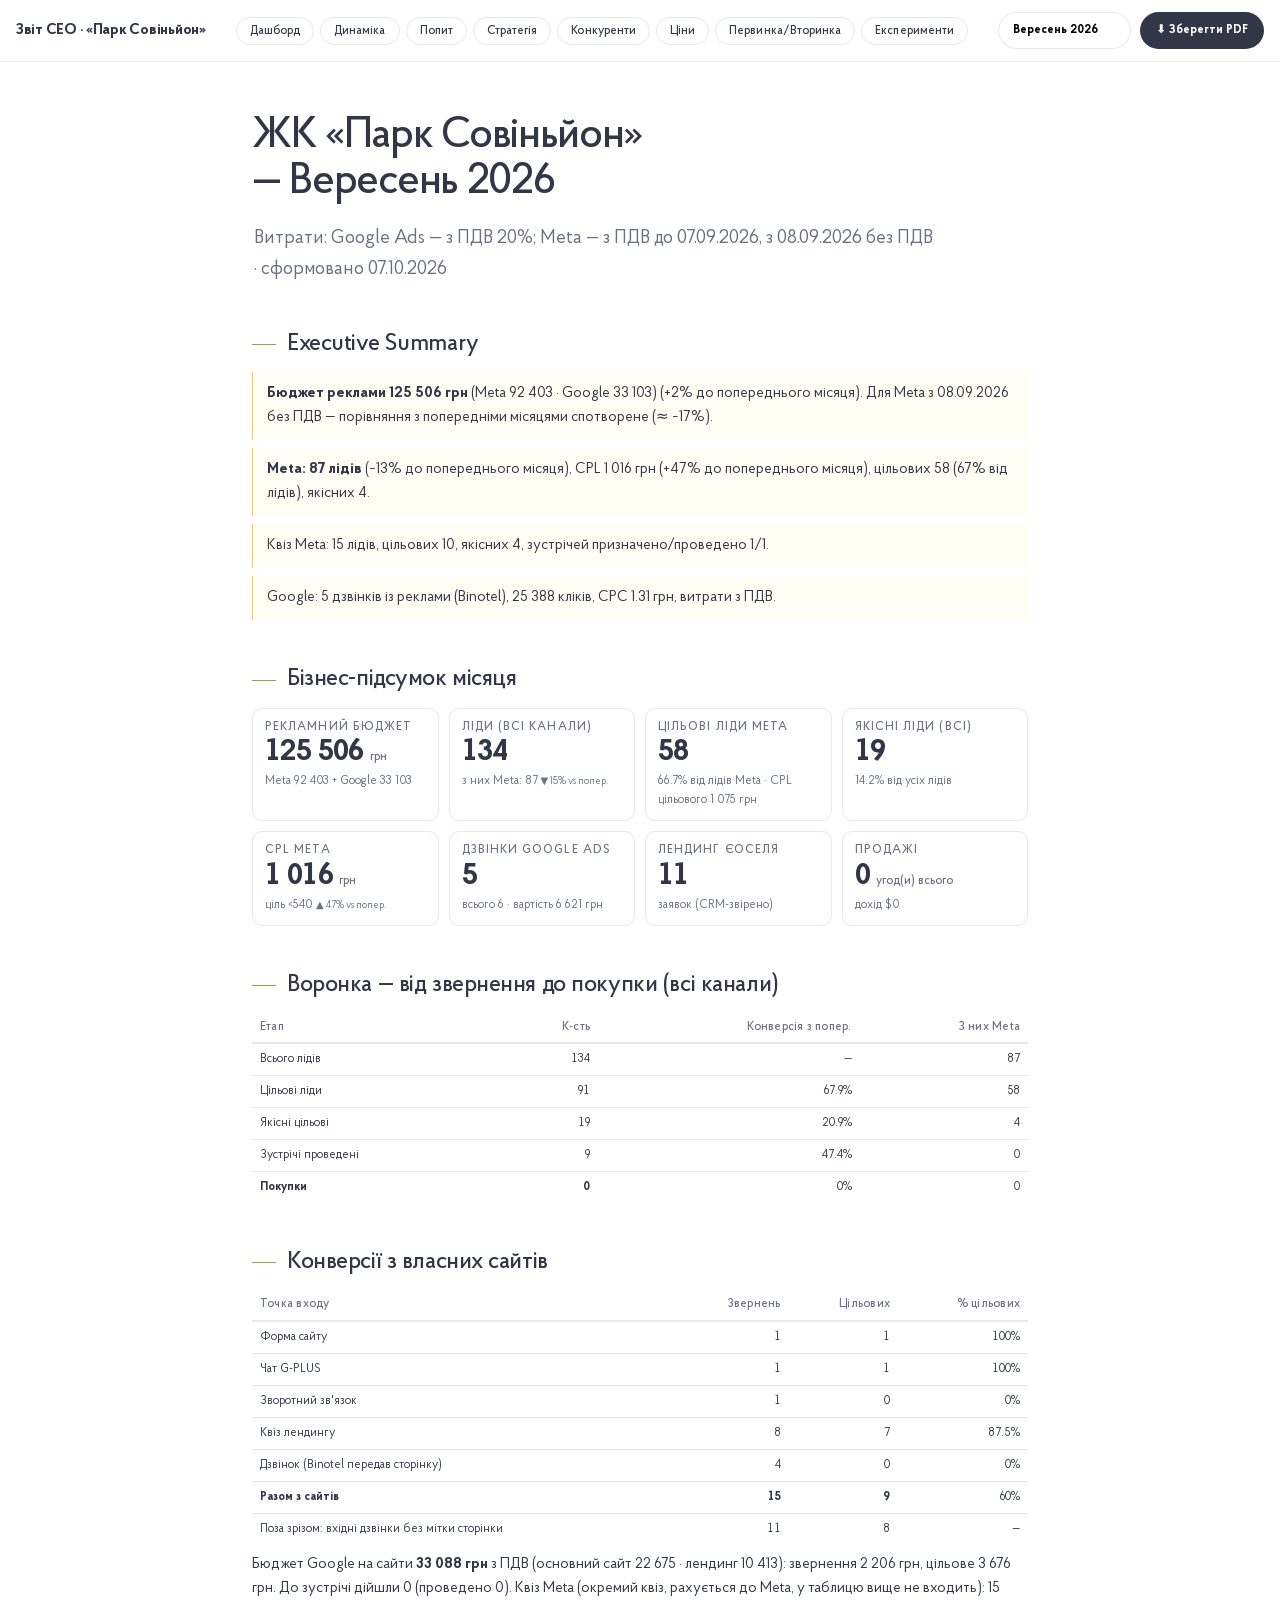
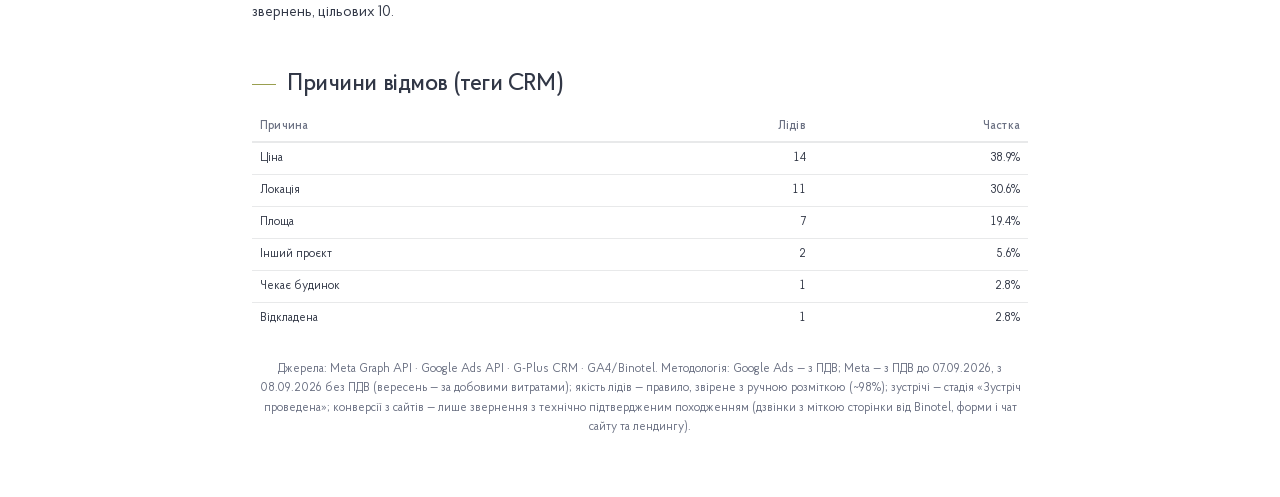
==== commit b85c97e8: "auto-update 2026-10-07" ====
--- a/ceo.html
+++ b/ceo.html
@@ -42,7 +42,7 @@
 <div class="bar"><b>Звіт CEO · «Парк Совіньйон»</b><nav class="xnav"><a href="index.html">Дашборд</a><a href="trends.html">Динаміка</a><a href="demand.html">Попит</a><a href="strategy.html">Стратегія</a><a href="competitors.html">Конкуренти</a><a href="prices.html">Ціни</a><a href="own_market.html">Первинка/Вторинка</a><a href="experiments.html">Експерименти</a></nav><div class="r"><select id="msel"></select><button class="btn" onclick="window.print()">⬇ Зберегти PDF</button></div></div>
 <div class="page" id="pg"></div>
 <script>
-const DATA={"months": ["2025-11", "2025-12", "2026-01", "2026-02", "2026-03", "2026-04", "2026-05", "2026-06", "2026-07", "2026-08", "2026-09"], "labels": {"2025-11": "Листопад 2025", "2025-12": "Грудень 2025", "2026-01": "Січень 2026", "2026-02": "Лютий 2026", "2026-03": "Березень 2026", "2026-04": "Квітень 2026", "2026-05": "Травень 2026", "2026-06": "Червень 2026", "2026-07": "Липень 2026", "2026-08": "Серпень 2026", "2026-09": "Вересень 2026", "2026-10": "Жовтень 2026"}, "d": {"2025-11": {"spend_meta": 50896, "leads": 118, "cpl": 347, "lf": 40860, "gspend": 46825, "gcpc": 1.01, "vl": "з ПДВ", "total": 177, "green": 25, "celev": 69, "gcalls": 15, "gads": 13, "rej": {"Локація": 8, "Ціна": 26, "Інше місто": 8, "Відкладена": 4, "Площа": 2, "Інший проєкт": 3}, "apt": 2, "rev": 161079, "dsrc": {"Візит": 2}, "meta_n": 0, "meta_rev": 0, "cyc": 86, "landing": 0, "funnel": {"total": 177, "target": 102, "qual": 25, "meet": 20, "deal": 2}, "fmeta": {"total": 118, "target": 69, "qual": 5, "meet": 2, "deal": 0}, "site": {"total": 15, "target": 9, "calls": 0, "calls_ads": 0, "calls_t": 0, "forms": 15, "forms_t": 9, "by": {"Чат G-PLUS": {"n": 3, "t": 0}, "Зворотний зв'язок": {"n": 1, "t": 1}, "Форма сайту": {"n": 11, "t": 8}}, "meet4": 1, "meet5": 1, "untracked": 30, "untracked_t": 11, "cost_main": 46803, "cost_land": 0, "cost": 46803, "n_main": 15, "n_land": 0, "t_main": 9, "t_land": 0, "cpl": 3120, "cpl_t": 5200, "cpl_main": 3120, "cpl_land": 0, "quiz": {"n": 0, "t": 0, "meet4": 0, "meet5": 0}, "land_attr": {}, "ads_n": 3, "ads_t": 2, "cpl_ads": 15601, "cpl_ads_t": 23402}, "ins": {}}, "2025-12": {"spend_meta": 63548, "leads": 113, "cpl": 422, "lf": 47700, "gspend": 58069, "gcpc": 0.92, "vl": "з ПДВ", "total": 151, "green": 18, "celev": 64, "gcalls": 16, "gads": 12, "rej": {"Ціна": 9, "Локація": 5, "Площа": 2, "Відкладена": 9, "Інше місто": 13, "Чекає будинок": 1}, "apt": 1, "rev": 67800, "dsrc": {"Дзвінок": 1}, "meta_n": 0, "meta_rev": 0, "cyc": 48, "landing": 0, "funnel": {"total": 151, "target": 85, "qual": 18, "meet": 9, "deal": 1}, "fmeta": {"total": 113, "target": 64, "qual": 11, "meet": 2, "deal": 0}, "site": {"total": 8, "target": 6, "calls": 0, "calls_ads": 0, "calls_t": 0, "forms": 8, "forms_t": 6, "by": {"Чат G-PLUS": {"n": 2, "t": 1}, "Форма сайту": {"n": 5, "t": 4}, "Зворотний зв'язок": {"n": 1, "t": 1}}, "meet4": 0, "meet5": 0, "untracked": 25, "untracked_t": 10, "cost_main": 58069, "cost_land": 0, "cost": 58069, "n_main": 8, "n_land": 0, "t_main": 6, "t_land": 0, "cpl": 7259, "cpl_t": 9678, "cpl_main": 7259, "cpl_land": 0, "quiz": {"n": 0, "t": 0, "meet4": 0, "meet5": 0}, "land_attr": {}, "ads_n": 0, "ads_t": 0, "cpl_ads": 0, "cpl_ads_t": 0}, "ins": {}}, "2026-01": {"spend_meta": 66332, "leads": 110, "cpl": 451, "lf": 49597, "gspend": 41370, "gcpc": 0.67, "vl": "з ПДВ", "total": 145, "green": 20, "celev": 61, "gcalls": 7, "gads": 6, "rej": {"Локація": 9, "Інше місто": 14, "Ціна": 9, "Відкладена": 7}, "apt": 0, "rev": 0, "dsrc": {}, "meta_n": 0, "meta_rev": 0, "cyc": null, "landing": 0, "funnel": {"total": 145, "target": 84, "qual": 20, "meet": 14, "deal": 0}, "fmeta": {"total": 108, "target": 61, "qual": 8, "meet": 3, "deal": 0}, "site": {"total": 9, "target": 5, "calls": 0, "calls_ads": 0, "calls_t": 0, "forms": 9, "forms_t": 5, "by": {"Форма сайту": {"n": 6, "t": 3}, "Чат G-PLUS": {"n": 2, "t": 1}, "Зворотний зв'язок": {"n": 1, "t": 1}}, "meet4": 0, "meet5": 0, "untracked": 22, "untracked_t": 12, "cost_main": 41356, "cost_land": 0, "cost": 41356, "n_main": 9, "n_land": 0, "t_main": 5, "t_land": 0, "cpl": 4595, "cpl_t": 8271, "cpl_main": 4595, "cpl_land": 0, "quiz": {"n": 0, "t": 0, "meet4": 0, "meet5": 0}, "land_attr": {}, "ads_n": 2, "ads_t": 0, "cpl_ads": 20678, "cpl_ads_t": 0}, "ins": {}}, "2026-02": {"spend_meta": 68509, "leads": 140, "cpl": 382, "lf": 53450, "gspend": 49786, "gcpc": 1.04, "vl": "з ПДВ", "total": 170, "green": 16, "celev": 87, "gcalls": 10, "gads": 8, "rej": {"Ціна": 16, "Інше місто": 14, "Локація": 8, "Площа": 3, "Відкладена": 7}, "apt": 0, "rev": 0, "dsrc": {}, "meta_n": 0, "meta_rev": 0, "cyc": null, "landing": 0, "funnel": {"total": 170, "target": 95, "qual": 16, "meet": 9, "deal": 0}, "fmeta": {"total": 142, "target": 87, "qual": 13, "meet": 6, "deal": 0}, "site": {"total": 11, "target": 3, "calls": 7, "calls_ads": 6, "calls_t": 1, "forms": 4, "forms_t": 2, "by": {"Зворотний зв'язок": {"n": 1, "t": 0}, "Дзвінок": {"n": 7, "t": 1}, "Форма сайту": {"n": 2, "t": 2}, "Чат G-PLUS": {"n": 1, "t": 0}}, "meet4": 1, "meet5": 1, "untracked": 14, "untracked_t": 2, "cost_main": 49742, "cost_land": 0, "cost": 49742, "n_main": 11, "n_land": 0, "t_main": 3, "t_land": 0, "cpl": 4522, "cpl_t": 16581, "cpl_main": 4522, "cpl_land": 0, "quiz": {"n": 0, "t": 0, "meet4": 0, "meet5": 0}, "land_attr": {}, "ads_n": 7, "ads_t": 1, "cpl_ads": 7106, "cpl_ads_t": 49742}, "ins": {}}, "2026-03": {"spend_meta": 75287, "leads": 139, "cpl": 493, "lf": 68562, "gspend": 60697, "gcpc": 1.58, "vl": "з ПДВ", "total": 208, "green": 31, "celev": 79, "gcalls": 25, "gads": 19, "rej": {"Ціна": 24, "Локація": 11, "Площа": 6, "Інше місто": 2, "Відкладена": 5}, "apt": 1, "rev": 93060, "dsrc": {"Візит": 1}, "meta_n": 0, "meta_rev": 0, "cyc": 22, "landing": 0, "funnel": {"total": 208, "target": 127, "qual": 31, "meet": 21, "deal": 1}, "fmeta": {"total": 139, "target": 79, "qual": 5, "meet": 4, "deal": 0}, "site": {"total": 38, "target": 25, "calls": 15, "calls_ads": 11, "calls_t": 5, "forms": 23, "forms_t": 20, "by": {"Дзвінок": {"n": 15, "t": 5}, "Форма сайту": {"n": 11, "t": 9}, "Зворотний зв'язок": {"n": 7, "t": 6}, "Чат G-PLUS": {"n": 4, "t": 4}, "Квіз лендингу": {"n": 1, "t": 1}}, "meet4": 1, "meet5": 1, "untracked": 19, "untracked_t": 11, "cost_main": 60696, "cost_land": 0, "cost": 60696, "n_main": 37, "n_land": 1, "t_main": 24, "t_land": 1, "cpl": 1597, "cpl_t": 2428, "cpl_main": 1640, "cpl_land": 0, "quiz": {"n": 0, "t": 0, "meet4": 0, "meet5": 0}, "land_attr": {}, "ads_n": 18, "ads_t": 7, "cpl_ads": 3372, "cpl_ads_t": 8671}, "ins": {"done": ["TikTok зупинено — бюджет перерозподілено в Meta і Google", "Lookalike оновлено цільовими лідами березня", "Запущено тестову Messenger-кампанію (перехід у чат)", "Запущено лендинг єОселя з окремою рекламою", "3 угоди в CRM — перші продажі за час відстеження (цикл ліда 2–4 міс)"], "plans": ["Збільшити кампанії з переходом на лендинг", "Оновлення меседжів (посилів) на травень"]}}, "2026-04": {"spend_meta": 77254, "leads": 139, "cpl": 491, "lf": 68144, "gspend": 51709, "gcpc": 1.27, "vl": "з ПДВ", "total": 193, "green": 24, "celev": 68, "gcalls": 10, "gads": 9, "rej": {"Ціна": 21, "Відкладена": 4, "Локація": 2, "Площа": 1, "Інше місто": 1, "Інший проєкт": 2}, "apt": 1, "rev": 72320, "dsrc": {"Візит": 1}, "meta_n": 0, "meta_rev": 0, "cyc": 23, "landing": 11, "funnel": {"total": 193, "target": 102, "qual": 24, "meet": 17, "deal": 1}, "fmeta": {"total": 138, "target": 68, "qual": 9, "meet": 3, "deal": 0}, "site": {"total": 27, "target": 16, "calls": 6, "calls_ads": 5, "calls_t": 4, "forms": 21, "forms_t": 12, "by": {"Квіз лендингу": {"n": 10, "t": 4}, "Зворотний зв'язок": {"n": 3, "t": 2}, "Форма сайту": {"n": 5, "t": 4}, "Дзвінок": {"n": 6, "t": 4}, "Чат G-PLUS": {"n": 3, "t": 2}}, "meet4": 5, "meet5": 4, "untracked": 18, "untracked_t": 8, "cost_main": 42278, "cost_land": 9411, "cost": 51689, "n_main": 17, "n_land": 10, "t_main": 12, "t_land": 4, "cpl": 1914, "cpl_t": 3231, "cpl_main": 2487, "cpl_land": 941, "quiz": {"n": 0, "t": 0, "meet4": 0, "meet5": 0}, "land_attr": {"ga_total": 11, "ga_cpc": 6, "ga_src": {"google / cpc": 6, "tagassistant.google.com / referral": 3, "(direct) / (none)": 2}, "gads_total": 6, "gads_camp": {"NEW_ єОселя 4 области (клик)": 2, "NEW_ єОселя Украина": 4}}, "ads_n": 18, "ads_t": 9, "cpl_ads": 2872, "cpl_ads_t": 5743}, "ins": {"done": ["Вимкнено нестабільний відеоролик єОселя (завищував CPL у кампаніях єОселя та Premium)", "Google: кліки +6% при бюджеті −14,8%, CPC рекорд 1,06 грн", "Працювали кампанії з переходом на лендинг єОселя"], "plans": ["Збільшити кампанії з переходом на лендинг", "Оновлення меседжів (посилів) на травень"]}}, "2026-05": {"spend_meta": 89645, "leads": 142, "cpl": 529, "lf": 75072, "gspend": 58942, "gcpc": 0.83, "vl": "з ПДВ", "total": 205, "green": 18, "celev": 81, "gcalls": 16, "gads": 16, "rej": {"Інше місто": 2, "Ціна": 26, "Площа": 4, "Локація": 8, "Відкладена": 2}, "apt": 0, "rev": 0, "dsrc": {}, "meta_n": 0, "meta_rev": 0, "cyc": null, "landing": 14, "funnel": {"total": 205, "target": 107, "qual": 18, "meet": 13, "deal": 0}, "fmeta": {"total": 144, "target": 81, "qual": 4, "meet": 1, "deal": 0}, "site": {"total": 36, "target": 10, "calls": 16, "calls_ads": 15, "calls_t": 0, "forms": 20, "forms_t": 10, "by": {"Квіз лендингу": {"n": 13, "t": 6}, "Форма сайту": {"n": 4, "t": 1}, "Дзвінок": {"n": 16, "t": 0}, "Чат G-PLUS": {"n": 2, "t": 2}, "Зворотний зв'язок": {"n": 1, "t": 1}}, "meet4": 0, "meet5": 0, "untracked": 12, "untracked_t": 5, "cost_main": 37942, "cost_land": 20842, "cost": 58784, "n_main": 23, "n_land": 13, "t_main": 4, "t_land": 6, "cpl": 1633, "cpl_t": 5878, "cpl_main": 1650, "cpl_land": 1603, "quiz": {"n": 0, "t": 0, "meet4": 0, "meet5": 0}, "land_attr": {"ga_total": 14, "ga_cpc": 11, "ga_src": {"google / cpc": 11, "eventsmanager.facebook.com / referral": 3}, "gads_total": 11, "gads_camp": {"NEW_ Покупка Квартир в Одессе гео Украина": 1, "NEW_ єОселя Одесса": 3, "NEW_ єОселя 4 области (клик)": 3, "NEW_ єОселя Украина": 4}}, "ads_n": 29, "ads_t": 7, "cpl_ads": 2027, "cpl_ads_t": 8398}, "ins": {"done": ["Запущено нову кампанію на аудиторію мілтех/IT", "Зупинено Messenger-тест (2 ліди з 32 переписок — формат не конвертує)", "Google CPC — новий рекорд 0,69 грн"], "plans": ["Звузити географію для Meta і Google", "Оновити лендинг та підхід до креативу", "Розкрити цінність «Парк Совіньйон» у креативі", "Перерозподілити бюджет на дві Lookalike-кампанії", "Оновити аудиторію відеокампаній", "Розглянути вказання вартості за м² у формі"]}}, "2026-06": {"spend_meta": 66377, "leads": 109, "cpl": 574, "lf": 62472, "gspend": 43702, "gcpc": 0.85, "vl": "з ПДВ", "total": 149, "green": 23, "celev": 65, "gcalls": 11, "gads": 9, "rej": {"Локація": 3, "Ціна": 8, "Відкладена": 1, "Площа": 5, "Інший проєкт": 1}, "apt": 4, "rev": 282848, "dsrc": {"OLX": 1, "Візит": 1, "Meta": 2}, "meta_n": 2, "meta_rev": 117767, "cyc": 75, "landing": 2, "funnel": {"total": 149, "target": 86, "qual": 23, "meet": 11, "deal": 4}, "fmeta": {"total": 109, "target": 65, "qual": 9, "meet": 3, "deal": 2}, "site": {"total": 23, "target": 10, "calls": 11, "calls_ads": 9, "calls_t": 1, "forms": 12, "forms_t": 9, "by": {"Форма сайту": {"n": 3, "t": 2}, "Зворотний зв'язок": {"n": 5, "t": 5}, "Дзвінок": {"n": 11, "t": 1}, "Квіз лендингу": {"n": 2, "t": 1}, "Чат G-PLUS": {"n": 2, "t": 1}}, "meet4": 5, "meet5": 4, "untracked": 14, "untracked_t": 8, "cost_main": 33767, "cost_land": 9853, "cost": 43620, "n_main": 21, "n_land": 2, "t_main": 9, "t_land": 1, "cpl": 1897, "cpl_t": 4362, "cpl_main": 1608, "cpl_land": 4926, "quiz": {"n": 0, "t": 0, "meet4": 0, "meet5": 0}, "land_attr": {"ga_total": 1, "ga_cpc": 1, "ga_src": {"google / cpc": 1}, "gads_total": 1, "gads_camp": {"NEW_ єОселя 4 области (клик)": 1}}, "ads_n": 11, "ads_t": 1, "cpl_ads": 3965, "cpl_ads_t": 43620}, "ins": {"summary": ["<b>Продажі: 4 угоди на $282 848.</b> З реклами — лише 2 (Meta, $117 767, 42% доходу, обидві з кампанії Premium); ще 2 — не з реклами: 1 візит в офіс, 1 OLX.", "Лідів Meta менше: <b>109 vs 142</b> (−23%) — наслідок менших витрат (−26% у $) через затримку з оплатою на початку місяця.", "CPL Meta <b>574 грн</b> (+8,5%): перша половина місяця у нормі, наприкінці подорожчав Premium (тижневий CPL $9–11 → <b>$17</b>) і Lookalike ZARS ($8,7 → <b>$30,6</b>) — адсет зупинено, з 22.06 запущено Lookalike на базі контактів ПС.", "<b>Мета місяця виконана — менше лідів «Дорого»:</b> 7 (6,4% лідів Meta) проти 23 (16,0%) у травні — <b>−70%</b>.", "Менше, але якісніше: якісних 18→<b>23</b> (+28%), Conv2 8,8%→15,4%, зустрічі з Meta 1→3, Conv1 Meta 57%→60% — ймовірно, ефект нових аудиторій і креативів. (Числа за єдиним правилом якості, звіреним із ручною розміткою червня.)", "Одна з двох Meta-угод — лід з листопада 2025 (<b>цикл 234 дні</b>): ліди «дозрівають» місяцями."], "done": ["Виконано більшість травневих планів: звужено гео Google, бюджет перерозподілено на дві Lookalike (LAL ZARS + LAL єОселя), оновлено аудиторію відеокампаній", "Запущено нові креативи: про переваги «Парк Совіньйон» та новий креатив про єОселю", "Кабінет Meta реструктуризовано: одна кампанія PS_Leads з адсетами-аудиторіями (Non-target, Premium, Мілтех/IT, Management/Business, Lookalike)", "Lookalike ZARS зупинено через подорожчання лідів, запущено Lookalike на базі контактів ПС", "НЕ виконано: редизайн лендинга — перенесено, готується на липень"], "plans": ["Редизайн лендинга єОселя (у роботі)", "Оновити аудиторію Lookalike: додати контакти цільових лідів червня", "Оцінити нові адсети-аудиторії (Мілтех/IT, Management/Business, LAL) за повний місяць"]}}, "2026-07": {"spend_meta": 62480, "leads": 119, "cpl": 499, "lf": 59358, "gspend": 50567, "gcpc": 0.79, "vl": "з ПДВ", "total": 167, "green": 31, "celev": 59, "gcalls": 15, "gads": 12, "rej": {"Ціна": 9, "Площа": 4, "Інший проєкт": 1, "Відкладена": 1, "Локація": 6}, "apt": 3, "rev": 139854, "dsrc": {"Дзвінок": 2, "Ріелтор": 1}, "meta_n": 0, "meta_rev": 0, "cyc": 224, "landing": 3, "funnel": {"total": 167, "target": 84, "qual": 31, "meet": 15, "deal": 3}, "fmeta": {"total": 118, "target": 59, "qual": 14, "meet": 6, "deal": 0}, "site": {"total": 22, "target": 10, "calls": 12, "calls_ads": 11, "calls_t": 3, "forms": 10, "forms_t": 7, "by": {"Чат G-PLUS": {"n": 2, "t": 2}, "Зворотний зв'язок": {"n": 3, "t": 1}, "Дзвінок": {"n": 12, "t": 3}, "Квіз лендингу": {"n": 3, "t": 2}, "Форма сайту": {"n": 2, "t": 2}}, "meet4": 1, "meet5": 1, "untracked": 19, "untracked_t": 8, "cost_main": 39734, "cost_land": 10733, "cost": 50467, "n_main": 19, "n_land": 3, "t_main": 8, "t_land": 2, "cpl": 2294, "cpl_t": 5047, "cpl_main": 2091, "cpl_land": 3578, "quiz": {"n": 0, "t": 0, "meet4": 0, "meet5": 0}, "land_attr": {"ga_total": 3, "ga_cpc": 3, "ga_src": {"google / cpc": 3}, "gads_total": 3, "gads_camp": {"NEW_ єОселя Одесса": 1, "NEW_ єОселя 4 области (клик)": 2}}, "ads_n": 15, "ads_t": 5, "cpl_ads": 3364, "cpl_ads_t": 10093}, "ins": {}}, "2026-08": {"spend_meta": 73730, "leads": 100, "cpl": 689, "lf": 68893, "gspend": 49078, "gcpc": 0.8, "vl": "з ПДВ", "total": 157, "green": 30, "celev": 63, "gcalls": 16, "gads": 14, "rej": {"Відкладена": 4, "Ціна": 16, "Локація": 7, "Площа": 7}, "apt": 4, "rev": 207384, "dsrc": {"Дзвінок": 1, "Візит": 2, "Meta": 1}, "meta_n": 1, "meta_rev": 45231, "cyc": 60, "landing": 3, "funnel": {"total": 157, "target": 96, "qual": 30, "meet": 13, "deal": 4}, "fmeta": {"total": 101, "target": 63, "qual": 14, "meet": 3, "deal": 1}, "site": {"total": 32, "target": 17, "calls": 13, "calls_ads": 13, "calls_t": 3, "forms": 19, "forms_t": 14, "by": {"Дзвінок": {"n": 13, "t": 3}, "Квіз лендингу": {"n": 4, "t": 3}, "Форма сайту": {"n": 6, "t": 3}, "Чат G-PLUS": {"n": 6, "t": 6}, "Зворотний зв'язок": {"n": 3, "t": 2}}, "meet4": 1, "meet5": 0, "untracked": 15, "untracked_t": 7, "cost_main": 37854, "cost_land": 11075, "cost": 48929, "n_main": 28, "n_land": 4, "t_main": 14, "t_land": 3, "cpl": 1529, "cpl_t": 2878, "cpl_main": 1352, "cpl_land": 2769, "quiz": {"n": 0, "t": 0, "meet4": 0, "meet5": 0}, "land_attr": {"ga_total": 3, "ga_cpc": 3, "ga_src": {"google / cpc": 3}, "gads_total": 3, "gads_camp": {"NEW_ єОселя Одесса": 1, "NEW_ єОселя Украина": 1, "В_Видеокампания єОселя гео Одесса": 1}}, "ads_n": 22, "ads_t": 11, "cpl_ads": 2224, "cpl_ads_t": 4448}, "ins": {}}, "2026-09": {"spend_meta": 92403, "leads": 87, "cpl": 1016, "lf": 62373, "gspend": 33103, "gcpc": 1.31, "vl": "ПДВ до 07.09", "total": 134, "green": 20, "celev": 58, "gcalls": 6, "gads": 5, "rej": {"Площа": 7, "Ціна": 14, "Чекає будинок": 1, "Локація": 11, "Інший проєкт": 2, "Відкладена": 1}, "apt": 0, "rev": 0, "dsrc": {}, "meta_n": 0, "meta_rev": 0, "cyc": null, "landing": 11, "funnel": {"total": 134, "target": 91, "qual": 20, "meet": 9, "deal": 0}, "fmeta": {"total": 87, "target": 58, "qual": 5, "meet": 0, "deal": 0}, "site": {"total": 15, "target": 9, "calls": 4, "calls_ads": 3, "calls_t": 0, "forms": 11, "forms_t": 9, "by": {"Дзвінок": {"n": 4, "t": 0}, "Квіз лендингу": {"n": 8, "t": 7}, "Чат G-PLUS": {"n": 1, "t": 1}, "Форма сайту": {"n": 1, "t": 1}, "Зворотний зв'язок": {"n": 1, "t": 0}}, "meet4": 0, "meet5": 0, "untracked": 11, "untracked_t": 8, "cost_main": 22675, "cost_land": 10413, "cost": 33088, "n_main": 7, "n_land": 8, "t_main": 2, "t_land": 7, "cpl": 2206, "cpl_t": 3676, "cpl_main": 3239, "cpl_land": 1302, "quiz": {"n": 15, "t": 10, "meet4": 1, "meet5": 1}, "land_attr": {"ga_total": 10, "ga_cpc": 8, "ga_src": {"google / cpc": 8, "(direct) / (none)": 2}, "gads_total": 7, "gads_camp": {"NEW_ Покупка Новостроек в Одессе": 1, "PMax охватная": 2, "PMax GMB": 1, "NEW_ єОселя 4 области (клик)": 1, "NEW_ Поиск Совиньон радиус 10км": 2}}, "ads_n": 12, "ads_t": 8, "cpl_ads": 2757, "cpl_ads_t": 4136}, "ins": {}}}, "cur": "2026-10", "gen": "07.10.2026"};const N=new Intl.NumberFormat('uk-UA');
+const DATA={"months": ["2025-11", "2025-12", "2026-01", "2026-02", "2026-03", "2026-04", "2026-05", "2026-06", "2026-07", "2026-08", "2026-09"], "labels": {"2025-11": "Листопад 2025", "2025-12": "Грудень 2025", "2026-01": "Січень 2026", "2026-02": "Лютий 2026", "2026-03": "Березень 2026", "2026-04": "Квітень 2026", "2026-05": "Травень 2026", "2026-06": "Червень 2026", "2026-07": "Липень 2026", "2026-08": "Серпень 2026", "2026-09": "Вересень 2026", "2026-10": "Жовтень 2026"}, "d": {"2025-11": {"spend_meta": 50896, "leads": 118, "cpl": 347, "lf": 40860, "gspend": 46825, "gcpc": 1.01, "vl": "з ПДВ", "total": 177, "green": 25, "celev": 69, "gcalls": 15, "gads": 13, "rej": {"Локація": 8, "Ціна": 26, "Інше місто": 8, "Відкладена": 4, "Площа": 2, "Інший проєкт": 3}, "apt": 2, "rev": 161079, "dsrc": {"Візит": 2}, "meta_n": 0, "meta_rev": 0, "cyc": 86, "landing": 0, "funnel": {"total": 177, "target": 102, "qual": 25, "meet": 20, "deal": 2}, "fmeta": {"total": 118, "target": 69, "qual": 5, "meet": 2, "deal": 0}, "site": {"total": 15, "target": 9, "calls": 0, "calls_ads": 0, "calls_t": 0, "forms": 15, "forms_t": 9, "by": {"Чат G-PLUS": {"n": 3, "t": 0}, "Зворотний зв'язок": {"n": 1, "t": 1}, "Форма сайту": {"n": 11, "t": 8}}, "meet4": 1, "meet5": 1, "untracked": 30, "untracked_t": 11, "cost_main": 46803, "cost_land": 0, "cost": 46803, "n_main": 15, "n_land": 0, "t_main": 9, "t_land": 0, "cpl": 3120, "cpl_t": 5200, "cpl_main": 3120, "cpl_land": 0, "quiz": {"n": 0, "t": 0, "meet4": 0, "meet5": 0}, "land_attr": {}, "ads_n": 3, "ads_t": 2, "cpl_ads": 15601, "cpl_ads_t": 23402}, "ins": {"summary": ["<b>Бюджет реклами 97 721 грн</b> (Meta 50 896 · Google 46 825).", "<b>Meta: 118 лідів</b>, CPL 347 грн, цільових 69 (58% від лідів), якісних 5.", "Google: 13 дзвінків із реклами (Binotel), 46 625 кліків, CPC 1.01 грн, витрати з ПДВ.", "Сайти й лендинг: 15 звернень (основний сайт 15, лендинг єОселя 0), цільових 9; дзвінки без мітки сторінки поза зрізом: 30.", "<b>Лідів усього (Meta + квіз + сайти + лендинг): 133</b>; у CRM за місяць 177 звернень, якісних 25.", "<b>Продажі: 2 угод на $161 079</b>."], "auto": true}}, "2025-12": {"spend_meta": 63548, "leads": 113, "cpl": 422, "lf": 47700, "gspend": 58069, "gcpc": 0.92, "vl": "з ПДВ", "total": 151, "green": 18, "celev": 64, "gcalls": 16, "gads": 12, "rej": {"Ціна": 9, "Локація": 5, "Площа": 2, "Відкладена": 9, "Інше місто": 13, "Чекає будинок": 1}, "apt": 1, "rev": 67800, "dsrc": {"Дзвінок": 1}, "meta_n": 0, "meta_rev": 0, "cyc": 48, "landing": 0, "funnel": {"total": 151, "target": 85, "qual": 18, "meet": 9, "deal": 1}, "fmeta": {"total": 113, "target": 64, "qual": 11, "meet": 2, "deal": 0}, "site": {"total": 8, "target": 6, "calls": 0, "calls_ads": 0, "calls_t": 0, "forms": 8, "forms_t": 6, "by": {"Чат G-PLUS": {"n": 2, "t": 1}, "Форма сайту": {"n": 5, "t": 4}, "Зворотний зв'язок": {"n": 1, "t": 1}}, "meet4": 0, "meet5": 0, "untracked": 25, "untracked_t": 10, "cost_main": 58069, "cost_land": 0, "cost": 58069, "n_main": 8, "n_land": 0, "t_main": 6, "t_land": 0, "cpl": 7259, "cpl_t": 9678, "cpl_main": 7259, "cpl_land": 0, "quiz": {"n": 0, "t": 0, "meet4": 0, "meet5": 0}, "land_attr": {}, "ads_n": 0, "ads_t": 0, "cpl_ads": 0, "cpl_ads_t": 0}, "ins": {"summary": ["<b>Бюджет реклами 121 618 грн</b> (Meta 63 548 · Google 58 069) (+24% до попереднього місяця).", "<b>Meta: 113 лідів</b> (−4% до попереднього місяця), CPL 422 грн (+22% до попереднього місяця), цільових 64 (57% від лідів), якісних 11.", "Google: 12 дзвінків із реклами (Binotel), 62 948 кліків, CPC 0.92 грн, витрати з ПДВ.", "Сайти й лендинг: 8 звернень (основний сайт 8, лендинг єОселя 0), цільових 6; дзвінки без мітки сторінки поза зрізом: 25.", "<b>Лідів усього (Meta + квіз + сайти + лендинг): 121</b>; у CRM за місяць 151 звернень, якісних 18.", "<b>Продажі: 1 угод на $67 800</b>.", "Інтерес до «купити квартиру в Одесі» (Google Trends, індекс): 50 (−19% до попереднього місяця)."], "auto": true}}, "2026-01": {"spend_meta": 66332, "leads": 110, "cpl": 451, "lf": 49597, "gspend": 41370, "gcpc": 0.67, "vl": "з ПДВ", "total": 145, "green": 20, "celev": 61, "gcalls": 7, "gads": 6, "rej": {"Локація": 9, "Інше місто": 14, "Ціна": 9, "Відкладена": 7}, "apt": 0, "rev": 0, "dsrc": {}, "meta_n": 0, "meta_rev": 0, "cyc": null, "landing": 0, "funnel": {"total": 145, "target": 84, "qual": 20, "meet": 14, "deal": 0}, "fmeta": {"total": 108, "target": 61, "qual": 8, "meet": 3, "deal": 0}, "site": {"total": 9, "target": 5, "calls": 0, "calls_ads": 0, "calls_t": 0, "forms": 9, "forms_t": 5, "by": {"Форма сайту": {"n": 6, "t": 3}, "Чат G-PLUS": {"n": 2, "t": 1}, "Зворотний зв'язок": {"n": 1, "t": 1}}, "meet4": 0, "meet5": 0, "untracked": 22, "untracked_t": 12, "cost_main": 41356, "cost_land": 0, "cost": 41356, "n_main": 9, "n_land": 0, "t_main": 5, "t_land": 0, "cpl": 4595, "cpl_t": 8271, "cpl_main": 4595, "cpl_land": 0, "quiz": {"n": 0, "t": 0, "meet4": 0, "meet5": 0}, "land_attr": {}, "ads_n": 2, "ads_t": 0, "cpl_ads": 20678, "cpl_ads_t": 0}, "ins": {"summary": ["<b>Бюджет реклами 107 702 грн</b> (Meta 66 332 · Google 41 370) (−11% до попереднього місяця).", "<b>Meta: 110 лідів</b> (−3% до попереднього місяця), CPL 451 грн (+7% до попереднього місяця), цільових 61 (55% від лідів), якісних 8.", "Google: 6 дзвінків із реклами (Binotel), 61 776 кліків, CPC 0.67 грн, витрати з ПДВ.", "Сайти й лендинг: 9 звернень (основний сайт 9, лендинг єОселя 0), цільових 5; дзвінки без мітки сторінки поза зрізом: 22.", "<b>Лідів усього (Meta + квіз + сайти + лендинг): 119</b>; у CRM за місяць 145 звернень, якісних 20.", "<b>Продажі: 0 угод</b>.", "Інтерес до «купити квартиру в Одесі» (Google Trends, індекс): 54 (+9% до попереднього місяця)."], "auto": true}}, "2026-02": {"spend_meta": 68509, "leads": 140, "cpl": 382, "lf": 53450, "gspend": 49786, "gcpc": 1.04, "vl": "з ПДВ", "total": 170, "green": 16, "celev": 87, "gcalls": 10, "gads": 8, "rej": {"Ціна": 16, "Інше місто": 14, "Локація": 8, "Площа": 3, "Відкладена": 7}, "apt": 0, "rev": 0, "dsrc": {}, "meta_n": 0, "meta_rev": 0, "cyc": null, "landing": 0, "funnel": {"total": 170, "target": 95, "qual": 16, "meet": 9, "deal": 0}, "fmeta": {"total": 142, "target": 87, "qual": 13, "meet": 6, "deal": 0}, "site": {"total": 11, "target": 3, "calls": 7, "calls_ads": 6, "calls_t": 1, "forms": 4, "forms_t": 2, "by": {"Зворотний зв'язок": {"n": 1, "t": 0}, "Дзвінок": {"n": 7, "t": 1}, "Форма сайту": {"n": 2, "t": 2}, "Чат G-PLUS": {"n": 1, "t": 0}}, "meet4": 1, "meet5": 1, "untracked": 14, "untracked_t": 2, "cost_main": 49742, "cost_land": 0, "cost": 49742, "n_main": 11, "n_land": 0, "t_main": 3, "t_land": 0, "cpl": 4522, "cpl_t": 16581, "cpl_main": 4522, "cpl_land": 0, "quiz": {"n": 0, "t": 0, "meet4": 0, "meet5": 0}, "land_attr": {}, "ads_n": 7, "ads_t": 1, "cpl_ads": 7106, "cpl_ads_t": 49742}, "ins": {"summary": ["<b>Бюджет реклами 118 295 грн</b> (Meta 68 509 · Google 49 786) (+10% до попереднього місяця).", "<b>Meta: 140 лідів</b> (+27% до попереднього місяця), CPL 382 грн (−15% до попереднього місяця), цільових 87 (62% від лідів), якісних 13.", "Google: 8 дзвінків із реклами (Binotel), 47 444 кліків, CPC 1.04 грн, витрати з ПДВ.", "Сайти й лендинг: 11 звернень (основний сайт 11, лендинг єОселя 0), цільових 3; дзвінки без мітки сторінки поза зрізом: 14.", "<b>Лідів усього (Meta + квіз + сайти + лендинг): 151</b>; у CRM за місяць 170 звернень, якісних 16.", "<b>Продажі: 0 угод</b>.", "Інтерес до «купити квартиру в Одесі» (Google Trends, індекс): 52 (−5% до попереднього місяця)."], "auto": true}}, "2026-03": {"spend_meta": 75287, "leads": 139, "cpl": 493, "lf": 68562, "gspend": 60697, "gcpc": 1.58, "vl": "з ПДВ", "total": 208, "green": 31, "celev": 79, "gcalls": 25, "gads": 19, "rej": {"Ціна": 24, "Локація": 11, "Площа": 6, "Інше місто": 2, "Відкладена": 5}, "apt": 1, "rev": 93060, "dsrc": {"Візит": 1}, "meta_n": 0, "meta_rev": 0, "cyc": 22, "landing": 0, "funnel": {"total": 208, "target": 127, "qual": 31, "meet": 21, "deal": 1}, "fmeta": {"total": 139, "target": 79, "qual": 5, "meet": 4, "deal": 0}, "site": {"total": 38, "target": 25, "calls": 15, "calls_ads": 11, "calls_t": 5, "forms": 23, "forms_t": 20, "by": {"Дзвінок": {"n": 15, "t": 5}, "Форма сайту": {"n": 11, "t": 9}, "Зворотний зв'язок": {"n": 7, "t": 6}, "Чат G-PLUS": {"n": 4, "t": 4}, "Квіз лендингу": {"n": 1, "t": 1}}, "meet4": 1, "meet5": 1, "untracked": 19, "untracked_t": 11, "cost_main": 60696, "cost_land": 0, "cost": 60696, "n_main": 37, "n_land": 1, "t_main": 24, "t_land": 1, "cpl": 1597, "cpl_t": 2428, "cpl_main": 1640, "cpl_land": 0, "quiz": {"n": 0, "t": 0, "meet4": 0, "meet5": 0}, "land_attr": {}, "ads_n": 18, "ads_t": 7, "cpl_ads": 3372, "cpl_ads_t": 8671}, "ins": {"done": ["TikTok зупинено — бюджет перерозподілено в Meta і Google", "Lookalike оновлено цільовими лідами березня", "Запущено тестову Messenger-кампанію (перехід у чат)", "Запущено лендинг єОселя з окремою рекламою", "3 угоди в CRM — перші продажі за час відстеження (цикл ліда 2–4 міс)"], "plans": ["Збільшити кампанії з переходом на лендинг", "Оновлення меседжів (посилів) на травень"], "summary": ["<b>Бюджет реклами 135 984 грн</b> (Meta 75 287 · Google 60 697) (+15% до попереднього місяця).", "<b>Meta: 139 лідів</b> (−1% до попереднього місяця), CPL 493 грн (+29% до попереднього місяця), цільових 79 (57% від лідів), якісних 5.", "Google: 19 дзвінків із реклами (Binotel), 38 240 кліків, CPC 1.58 грн, витрати з ПДВ.", "Сайти й лендинг: 38 звернень (основний сайт 37, лендинг єОселя 1), цільових 25; дзвінки без мітки сторінки поза зрізом: 19.", "<b>Лідів усього (Meta + квіз + сайти + лендинг): 177</b>; у CRM за місяць 208 звернень, якісних 31.", "<b>Продажі: 1 угод на $93 060</b>.", "Інтерес до «купити квартиру в Одесі» (Google Trends, індекс): 68 (+30% до попереднього місяця)."], "auto": true}}, "2026-04": {"spend_meta": 77254, "leads": 139, "cpl": 491, "lf": 68144, "gspend": 51709, "gcpc": 1.27, "vl": "з ПДВ", "total": 193, "green": 24, "celev": 68, "gcalls": 10, "gads": 9, "rej": {"Ціна": 21, "Відкладена": 4, "Локація": 2, "Площа": 1, "Інше місто": 1, "Інший проєкт": 2}, "apt": 1, "rev": 72320, "dsrc": {"Візит": 1}, "meta_n": 0, "meta_rev": 0, "cyc": 23, "landing": 11, "funnel": {"total": 193, "target": 102, "qual": 24, "meet": 17, "deal": 1}, "fmeta": {"total": 138, "target": 68, "qual": 9, "meet": 3, "deal": 0}, "site": {"total": 27, "target": 16, "calls": 6, "calls_ads": 5, "calls_t": 4, "forms": 21, "forms_t": 12, "by": {"Квіз лендингу": {"n": 10, "t": 4}, "Зворотний зв'язок": {"n": 3, "t": 2}, "Форма сайту": {"n": 5, "t": 4}, "Дзвінок": {"n": 6, "t": 4}, "Чат G-PLUS": {"n": 3, "t": 2}}, "meet4": 5, "meet5": 4, "untracked": 18, "untracked_t": 8, "cost_main": 42278, "cost_land": 9411, "cost": 51689, "n_main": 17, "n_land": 10, "t_main": 12, "t_land": 4, "cpl": 1914, "cpl_t": 3231, "cpl_main": 2487, "cpl_land": 941, "quiz": {"n": 0, "t": 0, "meet4": 0, "meet5": 0}, "land_attr": {"ga_total": 11, "ga_cpc": 6, "ga_src": {"google / cpc": 6, "tagassistant.google.com / referral": 3, "(direct) / (none)": 2}, "gads_total": 6, "gads_camp": {"NEW_ єОселя 4 области (клик)": 2, "NEW_ єОселя Украина": 4}}, "ads_n": 18, "ads_t": 9, "cpl_ads": 2872, "cpl_ads_t": 5743}, "ins": {"done": ["Вимкнено нестабільний відеоролик єОселя (завищував CPL у кампаніях єОселя та Premium)", "Google: кліки +6% при бюджеті −14,8%, CPC рекорд 1,06 грн", "Працювали кампанії з переходом на лендинг єОселя"], "plans": ["Збільшити кампанії з переходом на лендинг", "Оновлення меседжів (посилів) на травень"], "summary": ["<b>Бюджет реклами 128 963 грн</b> (Meta 77 254 · Google 51 709) (−5% до попереднього місяця).", "<b>Meta: 139 лідів</b> (+0% до попереднього місяця), CPL 491 грн (−0% до попереднього місяця), цільових 68 (49% від лідів), якісних 9.", "Google: 9 дзвінків із реклами (Binotel), 40 524 кліків, CPC 1.27 грн, витрати з ПДВ.", "Сайти й лендинг: 27 звернень (основний сайт 17, лендинг єОселя 10), цільових 16; дзвінки без мітки сторінки поза зрізом: 18.", "<b>Лідів усього (Meta + квіз + сайти + лендинг): 166</b>; у CRM за місяць 193 звернень, якісних 24.", "<b>Продажі: 1 угод на $72 320</b>.", "Інтерес до «купити квартиру в Одесі» (Google Trends, індекс): 62 (−9% до попереднього місяця)."], "auto": true}}, "2026-05": {"spend_meta": 89645, "leads": 142, "cpl": 529, "lf": 75072, "gspend": 58942, "gcpc": 0.83, "vl": "з ПДВ", "total": 205, "green": 18, "celev": 81, "gcalls": 16, "gads": 16, "rej": {"Інше місто": 2, "Ціна": 26, "Площа": 4, "Локація": 8, "Відкладена": 2}, "apt": 0, "rev": 0, "dsrc": {}, "meta_n": 0, "meta_rev": 0, "cyc": null, "landing": 14, "funnel": {"total": 205, "target": 107, "qual": 18, "meet": 13, "deal": 0}, "fmeta": {"total": 144, "target": 81, "qual": 4, "meet": 1, "deal": 0}, "site": {"total": 36, "target": 10, "calls": 16, "calls_ads": 15, "calls_t": 0, "forms": 20, "forms_t": 10, "by": {"Квіз лендингу": {"n": 13, "t": 6}, "Форма сайту": {"n": 4, "t": 1}, "Дзвінок": {"n": 16, "t": 0}, "Чат G-PLUS": {"n": 2, "t": 2}, "Зворотний зв'язок": {"n": 1, "t": 1}}, "meet4": 0, "meet5": 0, "untracked": 12, "untracked_t": 5, "cost_main": 37942, "cost_land": 20842, "cost": 58784, "n_main": 23, "n_land": 13, "t_main": 4, "t_land": 6, "cpl": 1633, "cpl_t": 5878, "cpl_main": 1650, "cpl_land": 1603, "quiz": {"n": 0, "t": 0, "meet4": 0, "meet5": 0}, "land_attr": {"ga_total": 14, "ga_cpc": 11, "ga_src": {"google / cpc": 11, "eventsmanager.facebook.com / referral": 3}, "gads_total": 11, "gads_camp": {"NEW_ Покупка Квартир в Одессе гео Украина": 1, "NEW_ єОселя Одесса": 3, "NEW_ єОселя 4 области (клик)": 3, "NEW_ єОселя Украина": 4}}, "ads_n": 29, "ads_t": 7, "cpl_ads": 2027, "cpl_ads_t": 8398}, "ins": {"done": ["Запущено нову кампанію на аудиторію мілтех/IT", "Зупинено Messenger-тест (2 ліди з 32 переписок — формат не конвертує)", "Google CPC — новий рекорд 0,69 грн"], "plans": ["Звузити географію для Meta і Google", "Оновити лендинг та підхід до креативу", "Розкрити цінність «Парк Совіньйон» у креативі", "Перерозподілити бюджет на дві Lookalike-кампанії", "Оновити аудиторію відеокампаній", "Розглянути вказання вартості за м² у формі"], "summary": ["<b>Бюджет реклами 148 586 грн</b> (Meta 89 645 · Google 58 942) (+15% до попереднього місяця).", "<b>Meta: 142 лідів</b> (+2% до попереднього місяця), CPL 529 грн (+8% до попереднього місяця), цільових 81 (57% від лідів), якісних 4.", "Google: 16 дзвінків із реклами (Binotel), 71 315 кліків, CPC 0.83 грн, витрати з ПДВ.", "Сайти й лендинг: 36 звернень (основний сайт 23, лендинг єОселя 13), цільових 10; дзвінки без мітки сторінки поза зрізом: 12.", "<b>Лідів усього (Meta + квіз + сайти + лендинг): 178</b>; у CRM за місяць 205 звернень, якісних 18.", "<b>Продажі: 0 угод</b>.", "Інтерес до «купити квартиру в Одесі» (Google Trends, індекс): 70 (+13% до попереднього місяця)."], "auto": true}}, "2026-06": {"spend_meta": 66377, "leads": 109, "cpl": 574, "lf": 62472, "gspend": 43702, "gcpc": 0.85, "vl": "з ПДВ", "total": 149, "green": 23, "celev": 65, "gcalls": 11, "gads": 9, "rej": {"Локація": 3, "Ціна": 8, "Відкладена": 1, "Площа": 5, "Інший проєкт": 1}, "apt": 4, "rev": 282848, "dsrc": {"OLX": 1, "Візит": 1, "Meta": 2}, "meta_n": 2, "meta_rev": 117767, "cyc": 75, "landing": 2, "funnel": {"total": 149, "target": 86, "qual": 23, "meet": 11, "deal": 4}, "fmeta": {"total": 109, "target": 65, "qual": 9, "meet": 3, "deal": 2}, "site": {"total": 23, "target": 10, "calls": 11, "calls_ads": 9, "calls_t": 1, "forms": 12, "forms_t": 9, "by": {"Форма сайту": {"n": 3, "t": 2}, "Зворотний зв'язок": {"n": 5, "t": 5}, "Дзвінок": {"n": 11, "t": 1}, "Квіз лендингу": {"n": 2, "t": 1}, "Чат G-PLUS": {"n": 2, "t": 1}}, "meet4": 5, "meet5": 4, "untracked": 14, "untracked_t": 8, "cost_main": 33767, "cost_land": 9853, "cost": 43620, "n_main": 21, "n_land": 2, "t_main": 9, "t_land": 1, "cpl": 1897, "cpl_t": 4362, "cpl_main": 1608, "cpl_land": 4926, "quiz": {"n": 0, "t": 0, "meet4": 0, "meet5": 0}, "land_attr": {"ga_total": 1, "ga_cpc": 1, "ga_src": {"google / cpc": 1}, "gads_total": 1, "gads_camp": {"NEW_ єОселя 4 области (клик)": 1}}, "ads_n": 11, "ads_t": 1, "cpl_ads": 3965, "cpl_ads_t": 43620}, "ins": {"summary": ["<b>Продажі: 4 угоди на $282 848.</b> З реклами — лише 2 (Meta, $117 767, 42% доходу, обидві з кампанії Premium); ще 2 — не з реклами: 1 візит в офіс, 1 OLX.", "Лідів Meta менше: <b>109 vs 142</b> (−23%) — наслідок менших витрат (−26% у $) через затримку з оплатою на початку місяця.", "CPL Meta <b>574 грн</b> (+8,5%): перша половина місяця у нормі, наприкінці подорожчав Premium (тижневий CPL $9–11 → <b>$17</b>) і Lookalike ZARS ($8,7 → <b>$30,6</b>) — адсет зупинено, з 22.06 запущено Lookalike на базі контактів ПС.", "<b>Мета місяця виконана — менше лідів «Дорого»:</b> 7 (6,4% лідів Meta) проти 23 (16,0%) у травні — <b>−70%</b>.", "Менше, але якісніше: якісних 18→<b>23</b> (+28%), Conv2 8,8%→15,4%, зустрічі з Meta 1→3, Conv1 Meta 57%→60% — ймовірно, ефект нових аудиторій і креативів. (Числа за єдиним правилом якості, звіреним із ручною розміткою червня.)", "Одна з двох Meta-угод — лід з листопада 2025 (<b>цикл 234 дні</b>): ліди «дозрівають» місяцями."], "done": ["Виконано більшість травневих планів: звужено гео Google, бюджет перерозподілено на дві Lookalike (LAL ZARS + LAL єОселя), оновлено аудиторію відеокампаній", "Запущено нові креативи: про переваги «Парк Совіньйон» та новий креатив про єОселю", "Кабінет Meta реструктуризовано: одна кампанія PS_Leads з адсетами-аудиторіями (Non-target, Premium, Мілтех/IT, Management/Business, Lookalike)", "Lookalike ZARS зупинено через подорожчання лідів, запущено Lookalike на базі контактів ПС", "НЕ виконано: редизайн лендинга — перенесено, готується на липень"], "plans": ["Редизайн лендинга єОселя (у роботі)", "Оновити аудиторію Lookalike: додати контакти цільових лідів червня", "Оцінити нові адсети-аудиторії (Мілтех/IT, Management/Business, LAL) за повний місяць"]}}, "2026-07": {"spend_meta": 62480, "leads": 119, "cpl": 499, "lf": 59358, "gspend": 50567, "gcpc": 0.79, "vl": "з ПДВ", "total": 167, "green": 31, "celev": 59, "gcalls": 15, "gads": 12, "rej": {"Ціна": 9, "Площа": 4, "Інший проєкт": 1, "Відкладена": 1, "Локація": 6}, "apt": 3, "rev": 139854, "dsrc": {"Дзвінок": 2, "Ріелтор": 1}, "meta_n": 0, "meta_rev": 0, "cyc": 224, "landing": 3, "funnel": {"total": 167, "target": 84, "qual": 31, "meet": 15, "deal": 3}, "fmeta": {"total": 118, "target": 59, "qual": 14, "meet": 6, "deal": 0}, "site": {"total": 22, "target": 10, "calls": 12, "calls_ads": 11, "calls_t": 3, "forms": 10, "forms_t": 7, "by": {"Чат G-PLUS": {"n": 2, "t": 2}, "Зворотний зв'язок": {"n": 3, "t": 1}, "Дзвінок": {"n": 12, "t": 3}, "Квіз лендингу": {"n": 3, "t": 2}, "Форма сайту": {"n": 2, "t": 2}}, "meet4": 1, "meet5": 1, "untracked": 19, "untracked_t": 8, "cost_main": 39734, "cost_land": 10733, "cost": 50467, "n_main": 19, "n_land": 3, "t_main": 8, "t_land": 2, "cpl": 2294, "cpl_t": 5047, "cpl_main": 2091, "cpl_land": 3578, "quiz": {"n": 0, "t": 0, "meet4": 0, "meet5": 0}, "land_attr": {"ga_total": 3, "ga_cpc": 3, "ga_src": {"google / cpc": 3}, "gads_total": 3, "gads_camp": {"NEW_ єОселя Одесса": 1, "NEW_ єОселя 4 области (клик)": 2}}, "ads_n": 15, "ads_t": 5, "cpl_ads": 3364, "cpl_ads_t": 10093}, "ins": {"summary": ["<b>Бюджет реклами 113 047 грн</b> (Meta 62 480 · Google 50 567) (+3% до попереднього місяця).", "<b>Meta: 119 лідів</b> (+9% до попереднього місяця), CPL 499 грн (−13% до попереднього місяця), цільових 59 (50% від лідів), якісних 14.", "Google: 12 дзвінків із реклами (Binotel), 64 253 кліків, CPC 0.79 грн, витрати з ПДВ.", "Сайти й лендинг: 22 звернень (основний сайт 19, лендинг єОселя 3), цільових 10; дзвінки без мітки сторінки поза зрізом: 19.", "<b>Лідів усього (Meta + квіз + сайти + лендинг): 141</b>; у CRM за місяць 167 звернень, якісних 31.", "<b>Продажі: 3 угод на $139 854</b>.", "Інтерес до «купити квартиру в Одесі» (Google Trends, індекс): 70 (+3% до попереднього місяця)."], "auto": true}}, "2026-08": {"spend_meta": 73730, "leads": 100, "cpl": 689, "lf": 68893, "gspend": 49078, "gcpc": 0.8, "vl": "з ПДВ", "total": 157, "green": 30, "celev": 63, "gcalls": 16, "gads": 14, "rej": {"Відкладена": 4, "Ціна": 16, "Локація": 7, "Площа": 7}, "apt": 4, "rev": 207384, "dsrc": {"Дзвінок": 1, "Візит": 2, "Meta": 1}, "meta_n": 1, "meta_rev": 45231, "cyc": 60, "landing": 3, "funnel": {"total": 157, "target": 96, "qual": 30, "meet": 13, "deal": 4}, "fmeta": {"total": 101, "target": 63, "qual": 14, "meet": 3, "deal": 1}, "site": {"total": 32, "target": 17, "calls": 13, "calls_ads": 13, "calls_t": 3, "forms": 19, "forms_t": 14, "by": {"Дзвінок": {"n": 13, "t": 3}, "Квіз лендингу": {"n": 4, "t": 3}, "Форма сайту": {"n": 6, "t": 3}, "Чат G-PLUS": {"n": 6, "t": 6}, "Зворотний зв'язок": {"n": 3, "t": 2}}, "meet4": 1, "meet5": 0, "untracked": 15, "untracked_t": 7, "cost_main": 37854, "cost_land": 11075, "cost": 48929, "n_main": 28, "n_land": 4, "t_main": 14, "t_land": 3, "cpl": 1529, "cpl_t": 2878, "cpl_main": 1352, "cpl_land": 2769, "quiz": {"n": 0, "t": 0, "meet4": 0, "meet5": 0}, "land_attr": {"ga_total": 3, "ga_cpc": 3, "ga_src": {"google / cpc": 3}, "gads_total": 3, "gads_camp": {"NEW_ єОселя Одесса": 1, "NEW_ єОселя Украина": 1, "В_Видеокампания єОселя гео Одесса": 1}}, "ads_n": 22, "ads_t": 11, "cpl_ads": 2224, "cpl_ads_t": 4448}, "ins": {"summary": ["<b>Бюджет реклами 122 808 грн</b> (Meta 73 730 · Google 49 078) (+9% до попереднього місяця).", "<b>Meta: 100 лідів</b> (−16% до попереднього місяця), CPL 689 грн (+38% до попереднього місяця), цільових 63 (63% від лідів), якісних 14.", "Google: 14 дзвінків із реклами (Binotel), 61 074 кліків, CPC 0.80 грн, витрати з ПДВ.", "Сайти й лендинг: 32 звернень (основний сайт 28, лендинг єОселя 4), цільових 17; дзвінки без мітки сторінки поза зрізом: 15.", "<b>Лідів усього (Meta + квіз + сайти + лендинг): 132</b>; у CRM за місяць 157 звернень, якісних 30.", "<b>Продажі: 4 угод на $207 384</b>, з Meta 1.", "Інтерес до «купити квартиру в Одесі» (Google Trends, індекс): 61 (−13% до попереднього місяця)."], "auto": true}}, "2026-09": {"spend_meta": 92403, "leads": 87, "cpl": 1016, "lf": 62373, "gspend": 33103, "gcpc": 1.31, "vl": "ПДВ до 07.09", "total": 134, "green": 19, "celev": 58, "gcalls": 6, "gads": 5, "rej": {"Площа": 7, "Ціна": 14, "Чекає будинок": 1, "Локація": 11, "Інший проєкт": 2, "Відкладена": 1}, "apt": 0, "rev": 0, "dsrc": {}, "meta_n": 0, "meta_rev": 0, "cyc": null, "landing": 11, "funnel": {"total": 134, "target": 91, "qual": 19, "meet": 9, "deal": 0}, "fmeta": {"total": 87, "target": 58, "qual": 4, "meet": 0, "deal": 0}, "site": {"total": 15, "target": 9, "calls": 4, "calls_ads": 3, "calls_t": 0, "forms": 11, "forms_t": 9, "by": {"Дзвінок": {"n": 4, "t": 0}, "Квіз лендингу": {"n": 8, "t": 7}, "Чат G-PLUS": {"n": 1, "t": 1}, "Форма сайту": {"n": 1, "t": 1}, "Зворотний зв'язок": {"n": 1, "t": 0}}, "meet4": 0, "meet5": 0, "untracked": 11, "untracked_t": 8, "cost_main": 22675, "cost_land": 10413, "cost": 33088, "n_main": 7, "n_land": 8, "t_main": 2, "t_land": 7, "cpl": 2206, "cpl_t": 3676, "cpl_main": 3239, "cpl_land": 1302, "quiz": {"n": 15, "t": 10, "meet4": 1, "meet5": 1}, "land_attr": {"ga_total": 10, "ga_cpc": 8, "ga_src": {"google / cpc": 8, "(direct) / (none)": 2}, "gads_total": 7, "gads_camp": {"NEW_ Покупка Новостроек в Одессе": 1, "PMax охватная": 2, "PMax GMB": 1, "NEW_ єОселя 4 области (клик)": 1, "NEW_ Поиск Совиньон радиус 10км": 2}}, "ads_n": 12, "ads_t": 8, "cpl_ads": 2757, "cpl_ads_t": 4136}, "ins": {"summary": ["<b>Бюджет реклами 125 506 грн</b> (Meta 92 403 · Google 33 103) (+2% до попереднього місяця). Для Meta з 08.09.2026 без ПДВ — порівняння з попередніми місяцями спотворене (≈ −17%).", "<b>Meta: 87 лідів</b> (−13% до попереднього місяця), CPL 1 016 грн (+47% до попереднього місяця), цільових 58 (67% від лідів), якісних 4.", "Квіз Meta: 15 лідів, цільових 10, якісних 4, зустрічей призначено/проведено 1/1.", "Google: 5 дзвінків із реклами (Binotel), 25 388 кліків, CPC 1.31 грн, витрати з ПДВ.", "Сайти й лендинг: 15 звернень (основний сайт 7, лендинг єОселя 8), цільових 9; дзвінки без мітки сторінки поза зрізом: 11.", "<b>Лідів усього (Meta + квіз + сайти + лендинг): 117</b>; у CRM за місяць 134 звернень, якісних 19.", "<b>Продажі: 0 угод</b>.", "Інтерес до «купити квартиру в Одесі» (Google Trends, індекс): 44 (−27% до попереднього місяця)."], "auto": true}}}, "cur": "2026-10", "gen": "07.10.2026"};const N=new Intl.NumberFormat('uk-UA');
 const sel=document.getElementById('msel');
 const closed=DATA.months.filter(m=>m!==DATA.cur);
 DATA.months.slice().reverse().forEach(m=>{const o=document.createElement('option');o.value=m;o.textContent=DATA.labels[m];sel.appendChild(o);});
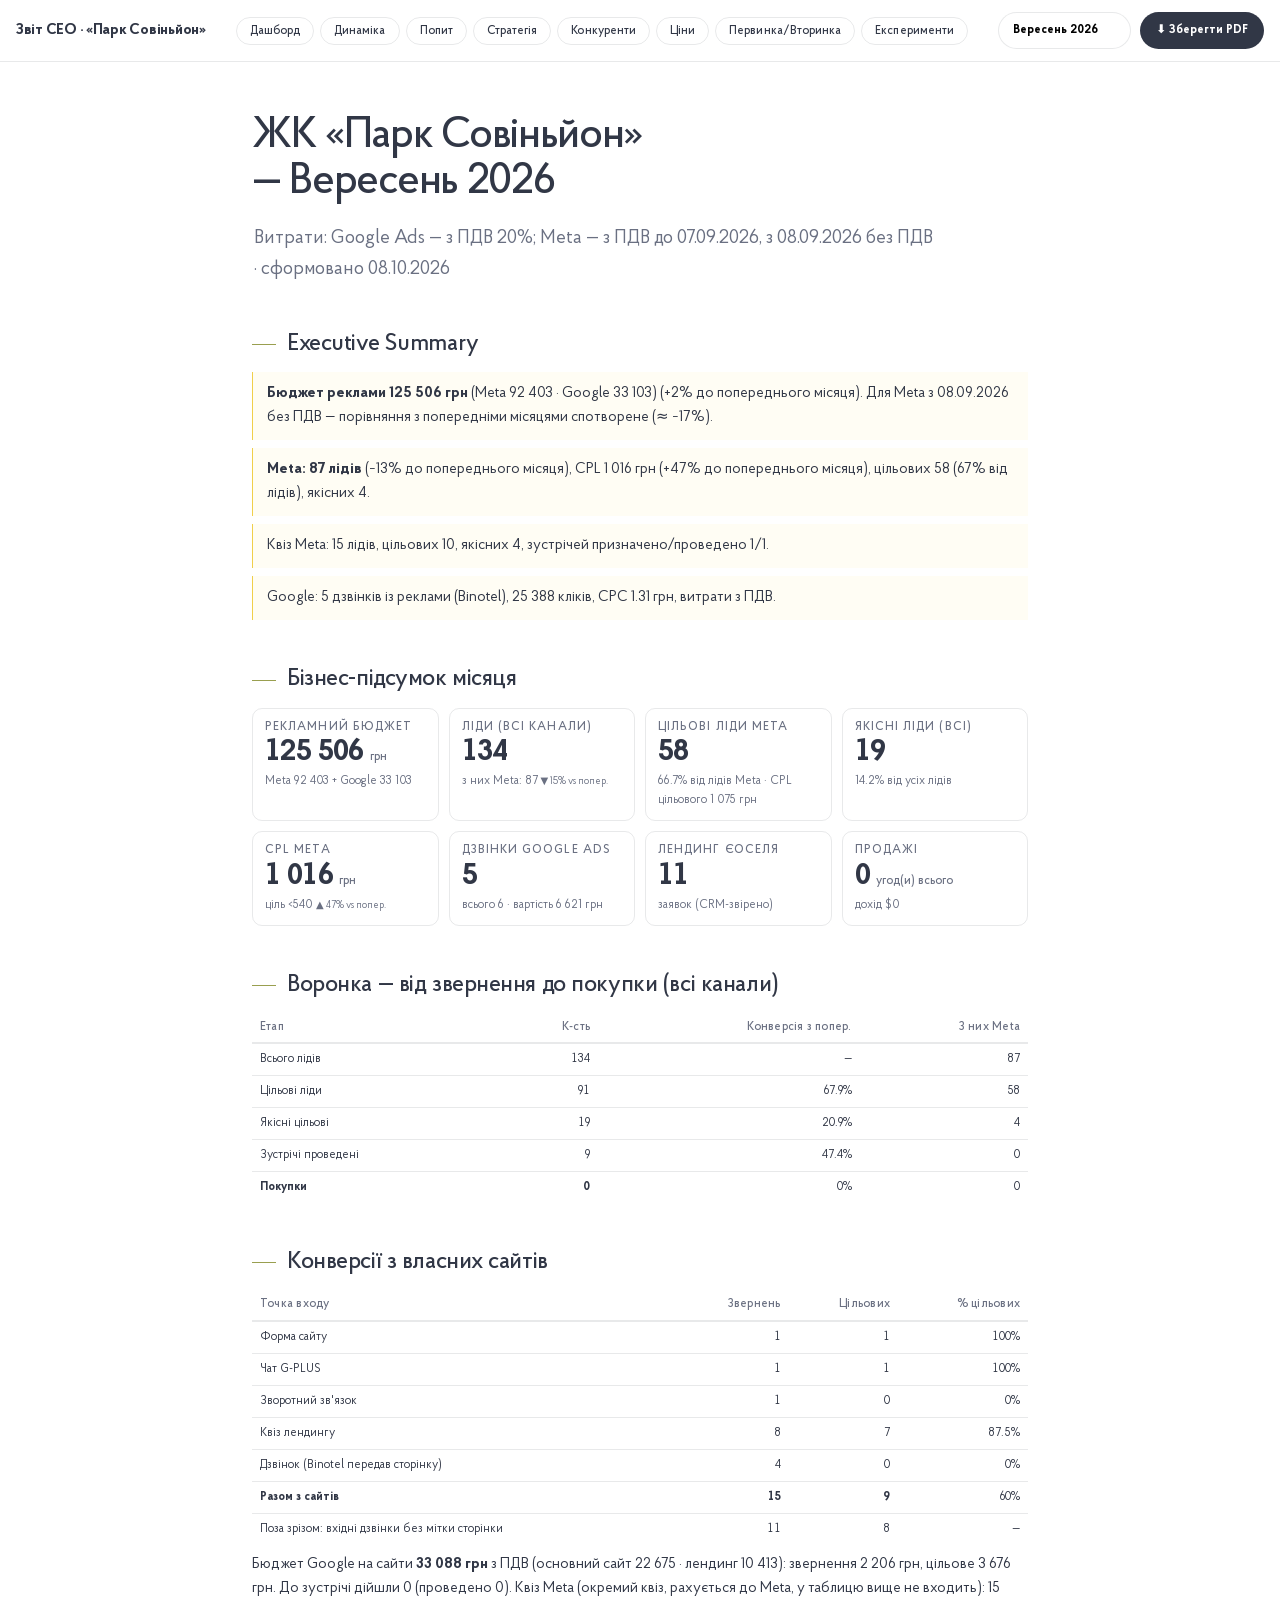
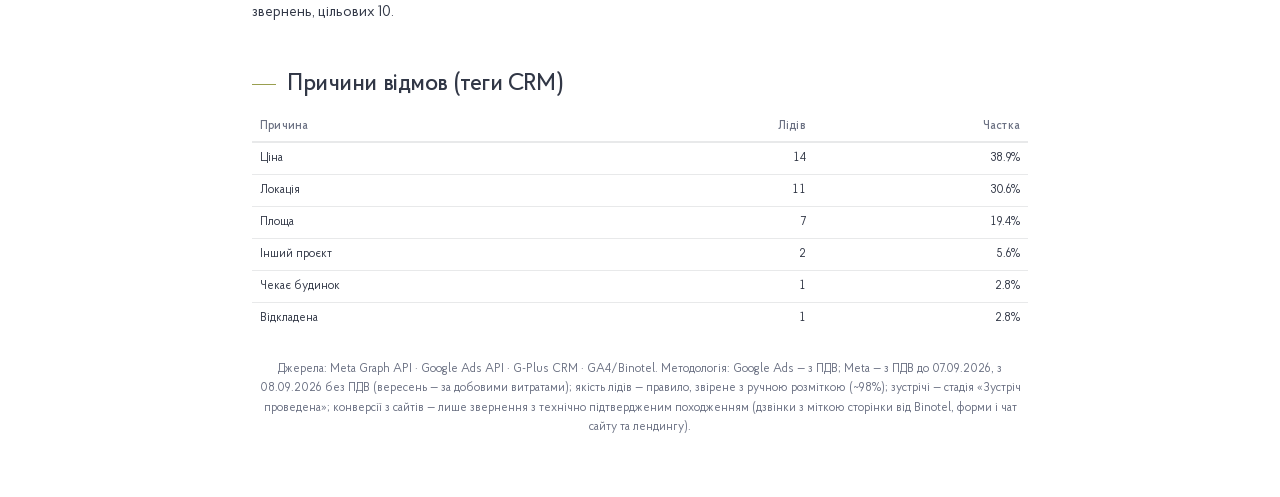
==== commit 0e01b8f3: "auto-update 2026-10-08" ====
--- a/ceo.html
+++ b/ceo.html
@@ -42,7 +42,7 @@
 <div class="bar"><b>Звіт CEO · «Парк Совіньйон»</b><nav class="xnav"><a href="index.html">Дашборд</a><a href="trends.html">Динаміка</a><a href="demand.html">Попит</a><a href="strategy.html">Стратегія</a><a href="competitors.html">Конкуренти</a><a href="prices.html">Ціни</a><a href="own_market.html">Первинка/Вторинка</a><a href="experiments.html">Експерименти</a></nav><div class="r"><select id="msel"></select><button class="btn" onclick="window.print()">⬇ Зберегти PDF</button></div></div>
 <div class="page" id="pg"></div>
 <script>
-const DATA={"months": ["2025-11", "2025-12", "2026-01", "2026-02", "2026-03", "2026-04", "2026-05", "2026-06", "2026-07", "2026-08", "2026-09"], "labels": {"2025-11": "Листопад 2025", "2025-12": "Грудень 2025", "2026-01": "Січень 2026", "2026-02": "Лютий 2026", "2026-03": "Березень 2026", "2026-04": "Квітень 2026", "2026-05": "Травень 2026", "2026-06": "Червень 2026", "2026-07": "Липень 2026", "2026-08": "Серпень 2026", "2026-09": "Вересень 2026", "2026-10": "Жовтень 2026"}, "d": {"2025-11": {"spend_meta": 50896, "leads": 118, "cpl": 347, "lf": 40860, "gspend": 46825, "gcpc": 1.01, "vl": "з ПДВ", "total": 177, "green": 25, "celev": 69, "gcalls": 15, "gads": 13, "rej": {"Локація": 8, "Ціна": 26, "Інше місто": 8, "Відкладена": 4, "Площа": 2, "Інший проєкт": 3}, "apt": 2, "rev": 161079, "dsrc": {"Візит": 2}, "meta_n": 0, "meta_rev": 0, "cyc": 86, "landing": 0, "funnel": {"total": 177, "target": 102, "qual": 25, "meet": 20, "deal": 2}, "fmeta": {"total": 118, "target": 69, "qual": 5, "meet": 2, "deal": 0}, "site": {"total": 15, "target": 9, "calls": 0, "calls_ads": 0, "calls_t": 0, "forms": 15, "forms_t": 9, "by": {"Чат G-PLUS": {"n": 3, "t": 0}, "Зворотний зв'язок": {"n": 1, "t": 1}, "Форма сайту": {"n": 11, "t": 8}}, "meet4": 1, "meet5": 1, "untracked": 30, "untracked_t": 11, "cost_main": 46803, "cost_land": 0, "cost": 46803, "n_main": 15, "n_land": 0, "t_main": 9, "t_land": 0, "cpl": 3120, "cpl_t": 5200, "cpl_main": 3120, "cpl_land": 0, "quiz": {"n": 0, "t": 0, "meet4": 0, "meet5": 0}, "land_attr": {}, "ads_n": 3, "ads_t": 2, "cpl_ads": 15601, "cpl_ads_t": 23402}, "ins": {"summary": ["<b>Бюджет реклами 97 721 грн</b> (Meta 50 896 · Google 46 825).", "<b>Meta: 118 лідів</b>, CPL 347 грн, цільових 69 (58% від лідів), якісних 5.", "Google: 13 дзвінків із реклами (Binotel), 46 625 кліків, CPC 1.01 грн, витрати з ПДВ.", "Сайти й лендинг: 15 звернень (основний сайт 15, лендинг єОселя 0), цільових 9; дзвінки без мітки сторінки поза зрізом: 30.", "<b>Лідів усього (Meta + квіз + сайти + лендинг): 133</b>; у CRM за місяць 177 звернень, якісних 25.", "<b>Продажі: 2 угод на $161 079</b>."], "auto": true}}, "2025-12": {"spend_meta": 63548, "leads": 113, "cpl": 422, "lf": 47700, "gspend": 58069, "gcpc": 0.92, "vl": "з ПДВ", "total": 151, "green": 18, "celev": 64, "gcalls": 16, "gads": 12, "rej": {"Ціна": 9, "Локація": 5, "Площа": 2, "Відкладена": 9, "Інше місто": 13, "Чекає будинок": 1}, "apt": 1, "rev": 67800, "dsrc": {"Дзвінок": 1}, "meta_n": 0, "meta_rev": 0, "cyc": 48, "landing": 0, "funnel": {"total": 151, "target": 85, "qual": 18, "meet": 9, "deal": 1}, "fmeta": {"total": 113, "target": 64, "qual": 11, "meet": 2, "deal": 0}, "site": {"total": 8, "target": 6, "calls": 0, "calls_ads": 0, "calls_t": 0, "forms": 8, "forms_t": 6, "by": {"Чат G-PLUS": {"n": 2, "t": 1}, "Форма сайту": {"n": 5, "t": 4}, "Зворотний зв'язок": {"n": 1, "t": 1}}, "meet4": 0, "meet5": 0, "untracked": 25, "untracked_t": 10, "cost_main": 58069, "cost_land": 0, "cost": 58069, "n_main": 8, "n_land": 0, "t_main": 6, "t_land": 0, "cpl": 7259, "cpl_t": 9678, "cpl_main": 7259, "cpl_land": 0, "quiz": {"n": 0, "t": 0, "meet4": 0, "meet5": 0}, "land_attr": {}, "ads_n": 0, "ads_t": 0, "cpl_ads": 0, "cpl_ads_t": 0}, "ins": {"summary": ["<b>Бюджет реклами 121 618 грн</b> (Meta 63 548 · Google 58 069) (+24% до попереднього місяця).", "<b>Meta: 113 лідів</b> (−4% до попереднього місяця), CPL 422 грн (+22% до попереднього місяця), цільових 64 (57% від лідів), якісних 11.", "Google: 12 дзвінків із реклами (Binotel), 62 948 кліків, CPC 0.92 грн, витрати з ПДВ.", "Сайти й лендинг: 8 звернень (основний сайт 8, лендинг єОселя 0), цільових 6; дзвінки без мітки сторінки поза зрізом: 25.", "<b>Лідів усього (Meta + квіз + сайти + лендинг): 121</b>; у CRM за місяць 151 звернень, якісних 18.", "<b>Продажі: 1 угод на $67 800</b>.", "Інтерес до «купити квартиру в Одесі» (Google Trends, індекс): 50 (−19% до попереднього місяця)."], "auto": true}}, "2026-01": {"spend_meta": 66332, "leads": 110, "cpl": 451, "lf": 49597, "gspend": 41370, "gcpc": 0.67, "vl": "з ПДВ", "total": 145, "green": 20, "celev": 61, "gcalls": 7, "gads": 6, "rej": {"Локація": 9, "Інше місто": 14, "Ціна": 9, "Відкладена": 7}, "apt": 0, "rev": 0, "dsrc": {}, "meta_n": 0, "meta_rev": 0, "cyc": null, "landing": 0, "funnel": {"total": 145, "target": 84, "qual": 20, "meet": 14, "deal": 0}, "fmeta": {"total": 108, "target": 61, "qual": 8, "meet": 3, "deal": 0}, "site": {"total": 9, "target": 5, "calls": 0, "calls_ads": 0, "calls_t": 0, "forms": 9, "forms_t": 5, "by": {"Форма сайту": {"n": 6, "t": 3}, "Чат G-PLUS": {"n": 2, "t": 1}, "Зворотний зв'язок": {"n": 1, "t": 1}}, "meet4": 0, "meet5": 0, "untracked": 22, "untracked_t": 12, "cost_main": 41356, "cost_land": 0, "cost": 41356, "n_main": 9, "n_land": 0, "t_main": 5, "t_land": 0, "cpl": 4595, "cpl_t": 8271, "cpl_main": 4595, "cpl_land": 0, "quiz": {"n": 0, "t": 0, "meet4": 0, "meet5": 0}, "land_attr": {}, "ads_n": 2, "ads_t": 0, "cpl_ads": 20678, "cpl_ads_t": 0}, "ins": {"summary": ["<b>Бюджет реклами 107 702 грн</b> (Meta 66 332 · Google 41 370) (−11% до попереднього місяця).", "<b>Meta: 110 лідів</b> (−3% до попереднього місяця), CPL 451 грн (+7% до попереднього місяця), цільових 61 (55% від лідів), якісних 8.", "Google: 6 дзвінків із реклами (Binotel), 61 776 кліків, CPC 0.67 грн, витрати з ПДВ.", "Сайти й лендинг: 9 звернень (основний сайт 9, лендинг єОселя 0), цільових 5; дзвінки без мітки сторінки поза зрізом: 22.", "<b>Лідів усього (Meta + квіз + сайти + лендинг): 119</b>; у CRM за місяць 145 звернень, якісних 20.", "<b>Продажі: 0 угод</b>.", "Інтерес до «купити квартиру в Одесі» (Google Trends, індекс): 54 (+9% до попереднього місяця)."], "auto": true}}, "2026-02": {"spend_meta": 68509, "leads": 140, "cpl": 382, "lf": 53450, "gspend": 49786, "gcpc": 1.04, "vl": "з ПДВ", "total": 170, "green": 16, "celev": 87, "gcalls": 10, "gads": 8, "rej": {"Ціна": 16, "Інше місто": 14, "Локація": 8, "Площа": 3, "Відкладена": 7}, "apt": 0, "rev": 0, "dsrc": {}, "meta_n": 0, "meta_rev": 0, "cyc": null, "landing": 0, "funnel": {"total": 170, "target": 95, "qual": 16, "meet": 9, "deal": 0}, "fmeta": {"total": 142, "target": 87, "qual": 13, "meet": 6, "deal": 0}, "site": {"total": 11, "target": 3, "calls": 7, "calls_ads": 6, "calls_t": 1, "forms": 4, "forms_t": 2, "by": {"Зворотний зв'язок": {"n": 1, "t": 0}, "Дзвінок": {"n": 7, "t": 1}, "Форма сайту": {"n": 2, "t": 2}, "Чат G-PLUS": {"n": 1, "t": 0}}, "meet4": 1, "meet5": 1, "untracked": 14, "untracked_t": 2, "cost_main": 49742, "cost_land": 0, "cost": 49742, "n_main": 11, "n_land": 0, "t_main": 3, "t_land": 0, "cpl": 4522, "cpl_t": 16581, "cpl_main": 4522, "cpl_land": 0, "quiz": {"n": 0, "t": 0, "meet4": 0, "meet5": 0}, "land_attr": {}, "ads_n": 7, "ads_t": 1, "cpl_ads": 7106, "cpl_ads_t": 49742}, "ins": {"summary": ["<b>Бюджет реклами 118 295 грн</b> (Meta 68 509 · Google 49 786) (+10% до попереднього місяця).", "<b>Meta: 140 лідів</b> (+27% до попереднього місяця), CPL 382 грн (−15% до попереднього місяця), цільових 87 (62% від лідів), якісних 13.", "Google: 8 дзвінків із реклами (Binotel), 47 444 кліків, CPC 1.04 грн, витрати з ПДВ.", "Сайти й лендинг: 11 звернень (основний сайт 11, лендинг єОселя 0), цільових 3; дзвінки без мітки сторінки поза зрізом: 14.", "<b>Лідів усього (Meta + квіз + сайти + лендинг): 151</b>; у CRM за місяць 170 звернень, якісних 16.", "<b>Продажі: 0 угод</b>.", "Інтерес до «купити квартиру в Одесі» (Google Trends, індекс): 52 (−5% до попереднього місяця)."], "auto": true}}, "2026-03": {"spend_meta": 75287, "leads": 139, "cpl": 493, "lf": 68562, "gspend": 60697, "gcpc": 1.58, "vl": "з ПДВ", "total": 208, "green": 31, "celev": 79, "gcalls": 25, "gads": 19, "rej": {"Ціна": 24, "Локація": 11, "Площа": 6, "Інше місто": 2, "Відкладена": 5}, "apt": 1, "rev": 93060, "dsrc": {"Візит": 1}, "meta_n": 0, "meta_rev": 0, "cyc": 22, "landing": 0, "funnel": {"total": 208, "target": 127, "qual": 31, "meet": 21, "deal": 1}, "fmeta": {"total": 139, "target": 79, "qual": 5, "meet": 4, "deal": 0}, "site": {"total": 38, "target": 25, "calls": 15, "calls_ads": 11, "calls_t": 5, "forms": 23, "forms_t": 20, "by": {"Дзвінок": {"n": 15, "t": 5}, "Форма сайту": {"n": 11, "t": 9}, "Зворотний зв'язок": {"n": 7, "t": 6}, "Чат G-PLUS": {"n": 4, "t": 4}, "Квіз лендингу": {"n": 1, "t": 1}}, "meet4": 1, "meet5": 1, "untracked": 19, "untracked_t": 11, "cost_main": 60696, "cost_land": 0, "cost": 60696, "n_main": 37, "n_land": 1, "t_main": 24, "t_land": 1, "cpl": 1597, "cpl_t": 2428, "cpl_main": 1640, "cpl_land": 0, "quiz": {"n": 0, "t": 0, "meet4": 0, "meet5": 0}, "land_attr": {}, "ads_n": 18, "ads_t": 7, "cpl_ads": 3372, "cpl_ads_t": 8671}, "ins": {"done": ["TikTok зупинено — бюджет перерозподілено в Meta і Google", "Lookalike оновлено цільовими лідами березня", "Запущено тестову Messenger-кампанію (перехід у чат)", "Запущено лендинг єОселя з окремою рекламою", "3 угоди в CRM — перші продажі за час відстеження (цикл ліда 2–4 міс)"], "plans": ["Збільшити кампанії з переходом на лендинг", "Оновлення меседжів (посилів) на травень"], "summary": ["<b>Бюджет реклами 135 984 грн</b> (Meta 75 287 · Google 60 697) (+15% до попереднього місяця).", "<b>Meta: 139 лідів</b> (−1% до попереднього місяця), CPL 493 грн (+29% до попереднього місяця), цільових 79 (57% від лідів), якісних 5.", "Google: 19 дзвінків із реклами (Binotel), 38 240 кліків, CPC 1.58 грн, витрати з ПДВ.", "Сайти й лендинг: 38 звернень (основний сайт 37, лендинг єОселя 1), цільових 25; дзвінки без мітки сторінки поза зрізом: 19.", "<b>Лідів усього (Meta + квіз + сайти + лендинг): 177</b>; у CRM за місяць 208 звернень, якісних 31.", "<b>Продажі: 1 угод на $93 060</b>.", "Інтерес до «купити квартиру в Одесі» (Google Trends, індекс): 68 (+30% до попереднього місяця)."], "auto": true}}, "2026-04": {"spend_meta": 77254, "leads": 139, "cpl": 491, "lf": 68144, "gspend": 51709, "gcpc": 1.27, "vl": "з ПДВ", "total": 193, "green": 24, "celev": 68, "gcalls": 10, "gads": 9, "rej": {"Ціна": 21, "Відкладена": 4, "Локація": 2, "Площа": 1, "Інше місто": 1, "Інший проєкт": 2}, "apt": 1, "rev": 72320, "dsrc": {"Візит": 1}, "meta_n": 0, "meta_rev": 0, "cyc": 23, "landing": 11, "funnel": {"total": 193, "target": 102, "qual": 24, "meet": 17, "deal": 1}, "fmeta": {"total": 138, "target": 68, "qual": 9, "meet": 3, "deal": 0}, "site": {"total": 27, "target": 16, "calls": 6, "calls_ads": 5, "calls_t": 4, "forms": 21, "forms_t": 12, "by": {"Квіз лендингу": {"n": 10, "t": 4}, "Зворотний зв'язок": {"n": 3, "t": 2}, "Форма сайту": {"n": 5, "t": 4}, "Дзвінок": {"n": 6, "t": 4}, "Чат G-PLUS": {"n": 3, "t": 2}}, "meet4": 5, "meet5": 4, "untracked": 18, "untracked_t": 8, "cost_main": 42278, "cost_land": 9411, "cost": 51689, "n_main": 17, "n_land": 10, "t_main": 12, "t_land": 4, "cpl": 1914, "cpl_t": 3231, "cpl_main": 2487, "cpl_land": 941, "quiz": {"n": 0, "t": 0, "meet4": 0, "meet5": 0}, "land_attr": {"ga_total": 11, "ga_cpc": 6, "ga_src": {"google / cpc": 6, "tagassistant.google.com / referral": 3, "(direct) / (none)": 2}, "gads_total": 6, "gads_camp": {"NEW_ єОселя 4 области (клик)": 2, "NEW_ єОселя Украина": 4}}, "ads_n": 18, "ads_t": 9, "cpl_ads": 2872, "cpl_ads_t": 5743}, "ins": {"done": ["Вимкнено нестабільний відеоролик єОселя (завищував CPL у кампаніях єОселя та Premium)", "Google: кліки +6% при бюджеті −14,8%, CPC рекорд 1,06 грн", "Працювали кампанії з переходом на лендинг єОселя"], "plans": ["Збільшити кампанії з переходом на лендинг", "Оновлення меседжів (посилів) на травень"], "summary": ["<b>Бюджет реклами 128 963 грн</b> (Meta 77 254 · Google 51 709) (−5% до попереднього місяця).", "<b>Meta: 139 лідів</b> (+0% до попереднього місяця), CPL 491 грн (−0% до попереднього місяця), цільових 68 (49% від лідів), якісних 9.", "Google: 9 дзвінків із реклами (Binotel), 40 524 кліків, CPC 1.27 грн, витрати з ПДВ.", "Сайти й лендинг: 27 звернень (основний сайт 17, лендинг єОселя 10), цільових 16; дзвінки без мітки сторінки поза зрізом: 18.", "<b>Лідів усього (Meta + квіз + сайти + лендинг): 166</b>; у CRM за місяць 193 звернень, якісних 24.", "<b>Продажі: 1 угод на $72 320</b>.", "Інтерес до «купити квартиру в Одесі» (Google Trends, індекс): 62 (−9% до попереднього місяця)."], "auto": true}}, "2026-05": {"spend_meta": 89645, "leads": 142, "cpl": 529, "lf": 75072, "gspend": 58942, "gcpc": 0.83, "vl": "з ПДВ", "total": 205, "green": 18, "celev": 81, "gcalls": 16, "gads": 16, "rej": {"Інше місто": 2, "Ціна": 26, "Площа": 4, "Локація": 8, "Відкладена": 2}, "apt": 0, "rev": 0, "dsrc": {}, "meta_n": 0, "meta_rev": 0, "cyc": null, "landing": 14, "funnel": {"total": 205, "target": 107, "qual": 18, "meet": 13, "deal": 0}, "fmeta": {"total": 144, "target": 81, "qual": 4, "meet": 1, "deal": 0}, "site": {"total": 36, "target": 10, "calls": 16, "calls_ads": 15, "calls_t": 0, "forms": 20, "forms_t": 10, "by": {"Квіз лендингу": {"n": 13, "t": 6}, "Форма сайту": {"n": 4, "t": 1}, "Дзвінок": {"n": 16, "t": 0}, "Чат G-PLUS": {"n": 2, "t": 2}, "Зворотний зв'язок": {"n": 1, "t": 1}}, "meet4": 0, "meet5": 0, "untracked": 12, "untracked_t": 5, "cost_main": 37942, "cost_land": 20842, "cost": 58784, "n_main": 23, "n_land": 13, "t_main": 4, "t_land": 6, "cpl": 1633, "cpl_t": 5878, "cpl_main": 1650, "cpl_land": 1603, "quiz": {"n": 0, "t": 0, "meet4": 0, "meet5": 0}, "land_attr": {"ga_total": 14, "ga_cpc": 11, "ga_src": {"google / cpc": 11, "eventsmanager.facebook.com / referral": 3}, "gads_total": 11, "gads_camp": {"NEW_ Покупка Квартир в Одессе гео Украина": 1, "NEW_ єОселя Одесса": 3, "NEW_ єОселя 4 области (клик)": 3, "NEW_ єОселя Украина": 4}}, "ads_n": 29, "ads_t": 7, "cpl_ads": 2027, "cpl_ads_t": 8398}, "ins": {"done": ["Запущено нову кампанію на аудиторію мілтех/IT", "Зупинено Messenger-тест (2 ліди з 32 переписок — формат не конвертує)", "Google CPC — новий рекорд 0,69 грн"], "plans": ["Звузити географію для Meta і Google", "Оновити лендинг та підхід до креативу", "Розкрити цінність «Парк Совіньйон» у креативі", "Перерозподілити бюджет на дві Lookalike-кампанії", "Оновити аудиторію відеокампаній", "Розглянути вказання вартості за м² у формі"], "summary": ["<b>Бюджет реклами 148 586 грн</b> (Meta 89 645 · Google 58 942) (+15% до попереднього місяця).", "<b>Meta: 142 лідів</b> (+2% до попереднього місяця), CPL 529 грн (+8% до попереднього місяця), цільових 81 (57% від лідів), якісних 4.", "Google: 16 дзвінків із реклами (Binotel), 71 315 кліків, CPC 0.83 грн, витрати з ПДВ.", "Сайти й лендинг: 36 звернень (основний сайт 23, лендинг єОселя 13), цільових 10; дзвінки без мітки сторінки поза зрізом: 12.", "<b>Лідів усього (Meta + квіз + сайти + лендинг): 178</b>; у CRM за місяць 205 звернень, якісних 18.", "<b>Продажі: 0 угод</b>.", "Інтерес до «купити квартиру в Одесі» (Google Trends, індекс): 70 (+13% до попереднього місяця)."], "auto": true}}, "2026-06": {"spend_meta": 66377, "leads": 109, "cpl": 574, "lf": 62472, "gspend": 43702, "gcpc": 0.85, "vl": "з ПДВ", "total": 149, "green": 23, "celev": 65, "gcalls": 11, "gads": 9, "rej": {"Локація": 3, "Ціна": 8, "Відкладена": 1, "Площа": 5, "Інший проєкт": 1}, "apt": 4, "rev": 282848, "dsrc": {"OLX": 1, "Візит": 1, "Meta": 2}, "meta_n": 2, "meta_rev": 117767, "cyc": 75, "landing": 2, "funnel": {"total": 149, "target": 86, "qual": 23, "meet": 11, "deal": 4}, "fmeta": {"total": 109, "target": 65, "qual": 9, "meet": 3, "deal": 2}, "site": {"total": 23, "target": 10, "calls": 11, "calls_ads": 9, "calls_t": 1, "forms": 12, "forms_t": 9, "by": {"Форма сайту": {"n": 3, "t": 2}, "Зворотний зв'язок": {"n": 5, "t": 5}, "Дзвінок": {"n": 11, "t": 1}, "Квіз лендингу": {"n": 2, "t": 1}, "Чат G-PLUS": {"n": 2, "t": 1}}, "meet4": 5, "meet5": 4, "untracked": 14, "untracked_t": 8, "cost_main": 33767, "cost_land": 9853, "cost": 43620, "n_main": 21, "n_land": 2, "t_main": 9, "t_land": 1, "cpl": 1897, "cpl_t": 4362, "cpl_main": 1608, "cpl_land": 4926, "quiz": {"n": 0, "t": 0, "meet4": 0, "meet5": 0}, "land_attr": {"ga_total": 1, "ga_cpc": 1, "ga_src": {"google / cpc": 1}, "gads_total": 1, "gads_camp": {"NEW_ єОселя 4 области (клик)": 1}}, "ads_n": 11, "ads_t": 1, "cpl_ads": 3965, "cpl_ads_t": 43620}, "ins": {"summary": ["<b>Продажі: 4 угоди на $282 848.</b> З реклами — лише 2 (Meta, $117 767, 42% доходу, обидві з кампанії Premium); ще 2 — не з реклами: 1 візит в офіс, 1 OLX.", "Лідів Meta менше: <b>109 vs 142</b> (−23%) — наслідок менших витрат (−26% у $) через затримку з оплатою на початку місяця.", "CPL Meta <b>574 грн</b> (+8,5%): перша половина місяця у нормі, наприкінці подорожчав Premium (тижневий CPL $9–11 → <b>$17</b>) і Lookalike ZARS ($8,7 → <b>$30,6</b>) — адсет зупинено, з 22.06 запущено Lookalike на базі контактів ПС.", "<b>Мета місяця виконана — менше лідів «Дорого»:</b> 7 (6,4% лідів Meta) проти 23 (16,0%) у травні — <b>−70%</b>.", "Менше, але якісніше: якісних 18→<b>23</b> (+28%), Conv2 8,8%→15,4%, зустрічі з Meta 1→3, Conv1 Meta 57%→60% — ймовірно, ефект нових аудиторій і креативів. (Числа за єдиним правилом якості, звіреним із ручною розміткою червня.)", "Одна з двох Meta-угод — лід з листопада 2025 (<b>цикл 234 дні</b>): ліди «дозрівають» місяцями."], "done": ["Виконано більшість травневих планів: звужено гео Google, бюджет перерозподілено на дві Lookalike (LAL ZARS + LAL єОселя), оновлено аудиторію відеокампаній", "Запущено нові креативи: про переваги «Парк Совіньйон» та новий креатив про єОселю", "Кабінет Meta реструктуризовано: одна кампанія PS_Leads з адсетами-аудиторіями (Non-target, Premium, Мілтех/IT, Management/Business, Lookalike)", "Lookalike ZARS зупинено через подорожчання лідів, запущено Lookalike на базі контактів ПС", "НЕ виконано: редизайн лендинга — перенесено, готується на липень"], "plans": ["Редизайн лендинга єОселя (у роботі)", "Оновити аудиторію Lookalike: додати контакти цільових лідів червня", "Оцінити нові адсети-аудиторії (Мілтех/IT, Management/Business, LAL) за повний місяць"]}}, "2026-07": {"spend_meta": 62480, "leads": 119, "cpl": 499, "lf": 59358, "gspend": 50567, "gcpc": 0.79, "vl": "з ПДВ", "total": 167, "green": 31, "celev": 59, "gcalls": 15, "gads": 12, "rej": {"Ціна": 9, "Площа": 4, "Інший проєкт": 1, "Відкладена": 1, "Локація": 6}, "apt": 3, "rev": 139854, "dsrc": {"Дзвінок": 2, "Ріелтор": 1}, "meta_n": 0, "meta_rev": 0, "cyc": 224, "landing": 3, "funnel": {"total": 167, "target": 84, "qual": 31, "meet": 15, "deal": 3}, "fmeta": {"total": 118, "target": 59, "qual": 14, "meet": 6, "deal": 0}, "site": {"total": 22, "target": 10, "calls": 12, "calls_ads": 11, "calls_t": 3, "forms": 10, "forms_t": 7, "by": {"Чат G-PLUS": {"n": 2, "t": 2}, "Зворотний зв'язок": {"n": 3, "t": 1}, "Дзвінок": {"n": 12, "t": 3}, "Квіз лендингу": {"n": 3, "t": 2}, "Форма сайту": {"n": 2, "t": 2}}, "meet4": 1, "meet5": 1, "untracked": 19, "untracked_t": 8, "cost_main": 39734, "cost_land": 10733, "cost": 50467, "n_main": 19, "n_land": 3, "t_main": 8, "t_land": 2, "cpl": 2294, "cpl_t": 5047, "cpl_main": 2091, "cpl_land": 3578, "quiz": {"n": 0, "t": 0, "meet4": 0, "meet5": 0}, "land_attr": {"ga_total": 3, "ga_cpc": 3, "ga_src": {"google / cpc": 3}, "gads_total": 3, "gads_camp": {"NEW_ єОселя Одесса": 1, "NEW_ єОселя 4 области (клик)": 2}}, "ads_n": 15, "ads_t": 5, "cpl_ads": 3364, "cpl_ads_t": 10093}, "ins": {"summary": ["<b>Бюджет реклами 113 047 грн</b> (Meta 62 480 · Google 50 567) (+3% до попереднього місяця).", "<b>Meta: 119 лідів</b> (+9% до попереднього місяця), CPL 499 грн (−13% до попереднього місяця), цільових 59 (50% від лідів), якісних 14.", "Google: 12 дзвінків із реклами (Binotel), 64 253 кліків, CPC 0.79 грн, витрати з ПДВ.", "Сайти й лендинг: 22 звернень (основний сайт 19, лендинг єОселя 3), цільових 10; дзвінки без мітки сторінки поза зрізом: 19.", "<b>Лідів усього (Meta + квіз + сайти + лендинг): 141</b>; у CRM за місяць 167 звернень, якісних 31.", "<b>Продажі: 3 угод на $139 854</b>.", "Інтерес до «купити квартиру в Одесі» (Google Trends, індекс): 70 (+3% до попереднього місяця)."], "auto": true}}, "2026-08": {"spend_meta": 73730, "leads": 100, "cpl": 689, "lf": 68893, "gspend": 49078, "gcpc": 0.8, "vl": "з ПДВ", "total": 157, "green": 30, "celev": 63, "gcalls": 16, "gads": 14, "rej": {"Відкладена": 4, "Ціна": 16, "Локація": 7, "Площа": 7}, "apt": 4, "rev": 207384, "dsrc": {"Дзвінок": 1, "Візит": 2, "Meta": 1}, "meta_n": 1, "meta_rev": 45231, "cyc": 60, "landing": 3, "funnel": {"total": 157, "target": 96, "qual": 30, "meet": 13, "deal": 4}, "fmeta": {"total": 101, "target": 63, "qual": 14, "meet": 3, "deal": 1}, "site": {"total": 32, "target": 17, "calls": 13, "calls_ads": 13, "calls_t": 3, "forms": 19, "forms_t": 14, "by": {"Дзвінок": {"n": 13, "t": 3}, "Квіз лендингу": {"n": 4, "t": 3}, "Форма сайту": {"n": 6, "t": 3}, "Чат G-PLUS": {"n": 6, "t": 6}, "Зворотний зв'язок": {"n": 3, "t": 2}}, "meet4": 1, "meet5": 0, "untracked": 15, "untracked_t": 7, "cost_main": 37854, "cost_land": 11075, "cost": 48929, "n_main": 28, "n_land": 4, "t_main": 14, "t_land": 3, "cpl": 1529, "cpl_t": 2878, "cpl_main": 1352, "cpl_land": 2769, "quiz": {"n": 0, "t": 0, "meet4": 0, "meet5": 0}, "land_attr": {"ga_total": 3, "ga_cpc": 3, "ga_src": {"google / cpc": 3}, "gads_total": 3, "gads_camp": {"NEW_ єОселя Одесса": 1, "NEW_ єОселя Украина": 1, "В_Видеокампания єОселя гео Одесса": 1}}, "ads_n": 22, "ads_t": 11, "cpl_ads": 2224, "cpl_ads_t": 4448}, "ins": {"summary": ["<b>Бюджет реклами 122 808 грн</b> (Meta 73 730 · Google 49 078) (+9% до попереднього місяця).", "<b>Meta: 100 лідів</b> (−16% до попереднього місяця), CPL 689 грн (+38% до попереднього місяця), цільових 63 (63% від лідів), якісних 14.", "Google: 14 дзвінків із реклами (Binotel), 61 074 кліків, CPC 0.80 грн, витрати з ПДВ.", "Сайти й лендинг: 32 звернень (основний сайт 28, лендинг єОселя 4), цільових 17; дзвінки без мітки сторінки поза зрізом: 15.", "<b>Лідів усього (Meta + квіз + сайти + лендинг): 132</b>; у CRM за місяць 157 звернень, якісних 30.", "<b>Продажі: 4 угод на $207 384</b>, з Meta 1.", "Інтерес до «купити квартиру в Одесі» (Google Trends, індекс): 61 (−13% до попереднього місяця)."], "auto": true}}, "2026-09": {"spend_meta": 92403, "leads": 87, "cpl": 1016, "lf": 62373, "gspend": 33103, "gcpc": 1.31, "vl": "ПДВ до 07.09", "total": 134, "green": 19, "celev": 58, "gcalls": 6, "gads": 5, "rej": {"Площа": 7, "Ціна": 14, "Чекає будинок": 1, "Локація": 11, "Інший проєкт": 2, "Відкладена": 1}, "apt": 0, "rev": 0, "dsrc": {}, "meta_n": 0, "meta_rev": 0, "cyc": null, "landing": 11, "funnel": {"total": 134, "target": 91, "qual": 19, "meet": 9, "deal": 0}, "fmeta": {"total": 87, "target": 58, "qual": 4, "meet": 0, "deal": 0}, "site": {"total": 15, "target": 9, "calls": 4, "calls_ads": 3, "calls_t": 0, "forms": 11, "forms_t": 9, "by": {"Дзвінок": {"n": 4, "t": 0}, "Квіз лендингу": {"n": 8, "t": 7}, "Чат G-PLUS": {"n": 1, "t": 1}, "Форма сайту": {"n": 1, "t": 1}, "Зворотний зв'язок": {"n": 1, "t": 0}}, "meet4": 0, "meet5": 0, "untracked": 11, "untracked_t": 8, "cost_main": 22675, "cost_land": 10413, "cost": 33088, "n_main": 7, "n_land": 8, "t_main": 2, "t_land": 7, "cpl": 2206, "cpl_t": 3676, "cpl_main": 3239, "cpl_land": 1302, "quiz": {"n": 15, "t": 10, "meet4": 1, "meet5": 1}, "land_attr": {"ga_total": 10, "ga_cpc": 8, "ga_src": {"google / cpc": 8, "(direct) / (none)": 2}, "gads_total": 7, "gads_camp": {"NEW_ Покупка Новостроек в Одессе": 1, "PMax охватная": 2, "PMax GMB": 1, "NEW_ єОселя 4 области (клик)": 1, "NEW_ Поиск Совиньон радиус 10км": 2}}, "ads_n": 12, "ads_t": 8, "cpl_ads": 2757, "cpl_ads_t": 4136}, "ins": {"summary": ["<b>Бюджет реклами 125 506 грн</b> (Meta 92 403 · Google 33 103) (+2% до попереднього місяця). Для Meta з 08.09.2026 без ПДВ — порівняння з попередніми місяцями спотворене (≈ −17%).", "<b>Meta: 87 лідів</b> (−13% до попереднього місяця), CPL 1 016 грн (+47% до попереднього місяця), цільових 58 (67% від лідів), якісних 4.", "Квіз Meta: 15 лідів, цільових 10, якісних 4, зустрічей призначено/проведено 1/1.", "Google: 5 дзвінків із реклами (Binotel), 25 388 кліків, CPC 1.31 грн, витрати з ПДВ.", "Сайти й лендинг: 15 звернень (основний сайт 7, лендинг єОселя 8), цільових 9; дзвінки без мітки сторінки поза зрізом: 11.", "<b>Лідів усього (Meta + квіз + сайти + лендинг): 117</b>; у CRM за місяць 134 звернень, якісних 19.", "<b>Продажі: 0 угод</b>.", "Інтерес до «купити квартиру в Одесі» (Google Trends, індекс): 44 (−27% до попереднього місяця)."], "auto": true}}}, "cur": "2026-10", "gen": "07.10.2026"};const N=new Intl.NumberFormat('uk-UA');
+const DATA={"months": ["2025-11", "2025-12", "2026-01", "2026-02", "2026-03", "2026-04", "2026-05", "2026-06", "2026-07", "2026-08", "2026-09"], "labels": {"2025-11": "Листопад 2025", "2025-12": "Грудень 2025", "2026-01": "Січень 2026", "2026-02": "Лютий 2026", "2026-03": "Березень 2026", "2026-04": "Квітень 2026", "2026-05": "Травень 2026", "2026-06": "Червень 2026", "2026-07": "Липень 2026", "2026-08": "Серпень 2026", "2026-09": "Вересень 2026", "2026-10": "Жовтень 2026"}, "d": {"2025-11": {"spend_meta": 50896, "leads": 118, "cpl": 347, "lf": 40860, "gspend": 46825, "gcpc": 1.01, "vl": "з ПДВ", "total": 177, "green": 25, "celev": 69, "gcalls": 15, "gads": 13, "rej": {"Локація": 8, "Ціна": 26, "Інше місто": 8, "Відкладена": 4, "Площа": 2, "Інший проєкт": 3}, "apt": 2, "rev": 161079, "dsrc": {"Візит": 2}, "meta_n": 0, "meta_rev": 0, "cyc": 86, "landing": 0, "funnel": {"total": 177, "target": 102, "qual": 25, "meet": 20, "deal": 2}, "fmeta": {"total": 118, "target": 69, "qual": 5, "meet": 2, "deal": 0}, "site": {"total": 15, "target": 9, "calls": 0, "calls_ads": 0, "calls_t": 0, "forms": 15, "forms_t": 9, "by": {"Чат G-PLUS": {"n": 3, "t": 0}, "Зворотний зв'язок": {"n": 1, "t": 1}, "Форма сайту": {"n": 11, "t": 8}}, "meet4": 1, "meet5": 1, "untracked": 30, "untracked_t": 11, "cost_main": 46803, "cost_land": 0, "cost": 46803, "n_main": 15, "n_land": 0, "t_main": 9, "t_land": 0, "cpl": 3120, "cpl_t": 5200, "cpl_main": 3120, "cpl_land": 0, "quiz": {"n": 0, "t": 0, "meet4": 0, "meet5": 0}, "land_attr": {}, "ads_n": 3, "ads_t": 2, "cpl_ads": 15601, "cpl_ads_t": 23402}, "ins": {"summary": ["<b>Бюджет реклами 97 721 грн</b> (Meta 50 896 · Google 46 825).", "<b>Meta: 118 лідів</b>, CPL 347 грн, цільових 69 (58% від лідів), якісних 5.", "Google: 13 дзвінків із реклами (Binotel), 46 625 кліків, CPC 1.01 грн, витрати з ПДВ.", "Сайти й лендинг: 15 звернень (основний сайт 15, лендинг єОселя 0), цільових 9; дзвінки без мітки сторінки поза зрізом: 30.", "<b>Лідів усього (Meta + квіз + сайти + лендинг): 133</b>; у CRM за місяць 177 звернень, якісних 25.", "<b>Продажі: 2 угод на $161 079</b>."], "auto": true}}, "2025-12": {"spend_meta": 63548, "leads": 113, "cpl": 422, "lf": 47700, "gspend": 58069, "gcpc": 0.92, "vl": "з ПДВ", "total": 151, "green": 18, "celev": 64, "gcalls": 16, "gads": 12, "rej": {"Ціна": 9, "Локація": 5, "Площа": 2, "Відкладена": 9, "Інше місто": 13, "Чекає будинок": 1}, "apt": 1, "rev": 67800, "dsrc": {"Дзвінок": 1}, "meta_n": 0, "meta_rev": 0, "cyc": 48, "landing": 0, "funnel": {"total": 151, "target": 85, "qual": 18, "meet": 9, "deal": 1}, "fmeta": {"total": 113, "target": 64, "qual": 11, "meet": 2, "deal": 0}, "site": {"total": 8, "target": 6, "calls": 0, "calls_ads": 0, "calls_t": 0, "forms": 8, "forms_t": 6, "by": {"Чат G-PLUS": {"n": 2, "t": 1}, "Форма сайту": {"n": 5, "t": 4}, "Зворотний зв'язок": {"n": 1, "t": 1}}, "meet4": 0, "meet5": 0, "untracked": 25, "untracked_t": 10, "cost_main": 58069, "cost_land": 0, "cost": 58069, "n_main": 8, "n_land": 0, "t_main": 6, "t_land": 0, "cpl": 7259, "cpl_t": 9678, "cpl_main": 7259, "cpl_land": 0, "quiz": {"n": 0, "t": 0, "meet4": 0, "meet5": 0}, "land_attr": {}, "ads_n": 0, "ads_t": 0, "cpl_ads": 0, "cpl_ads_t": 0}, "ins": {"summary": ["<b>Бюджет реклами 121 618 грн</b> (Meta 63 548 · Google 58 069) (+24% до попереднього місяця).", "<b>Meta: 113 лідів</b> (−4% до попереднього місяця), CPL 422 грн (+22% до попереднього місяця), цільових 64 (57% від лідів), якісних 11.", "Google: 12 дзвінків із реклами (Binotel), 62 948 кліків, CPC 0.92 грн, витрати з ПДВ.", "Сайти й лендинг: 8 звернень (основний сайт 8, лендинг єОселя 0), цільових 6; дзвінки без мітки сторінки поза зрізом: 25.", "<b>Лідів усього (Meta + квіз + сайти + лендинг): 121</b>; у CRM за місяць 151 звернень, якісних 18.", "<b>Продажі: 1 угод на $67 800</b>.", "Інтерес до «купити квартиру в Одесі» (Google Trends, індекс): 51 (−17% до попереднього місяця)."], "auto": true}}, "2026-01": {"spend_meta": 66332, "leads": 110, "cpl": 451, "lf": 49597, "gspend": 41370, "gcpc": 0.67, "vl": "з ПДВ", "total": 145, "green": 20, "celev": 61, "gcalls": 7, "gads": 6, "rej": {"Локація": 9, "Інше місто": 14, "Ціна": 9, "Відкладена": 7}, "apt": 0, "rev": 0, "dsrc": {}, "meta_n": 0, "meta_rev": 0, "cyc": null, "landing": 0, "funnel": {"total": 145, "target": 84, "qual": 20, "meet": 14, "deal": 0}, "fmeta": {"total": 108, "target": 61, "qual": 8, "meet": 3, "deal": 0}, "site": {"total": 9, "target": 5, "calls": 0, "calls_ads": 0, "calls_t": 0, "forms": 9, "forms_t": 5, "by": {"Форма сайту": {"n": 6, "t": 3}, "Чат G-PLUS": {"n": 2, "t": 1}, "Зворотний зв'язок": {"n": 1, "t": 1}}, "meet4": 0, "meet5": 0, "untracked": 22, "untracked_t": 12, "cost_main": 41356, "cost_land": 0, "cost": 41356, "n_main": 9, "n_land": 0, "t_main": 5, "t_land": 0, "cpl": 4595, "cpl_t": 8271, "cpl_main": 4595, "cpl_land": 0, "quiz": {"n": 0, "t": 0, "meet4": 0, "meet5": 0}, "land_attr": {}, "ads_n": 2, "ads_t": 0, "cpl_ads": 20678, "cpl_ads_t": 0}, "ins": {"summary": ["<b>Бюджет реклами 107 702 грн</b> (Meta 66 332 · Google 41 370) (−11% до попереднього місяця).", "<b>Meta: 110 лідів</b> (−3% до попереднього місяця), CPL 451 грн (+7% до попереднього місяця), цільових 61 (55% від лідів), якісних 8.", "Google: 6 дзвінків із реклами (Binotel), 61 776 кліків, CPC 0.67 грн, витрати з ПДВ.", "Сайти й лендинг: 9 звернень (основний сайт 9, лендинг єОселя 0), цільових 5; дзвінки без мітки сторінки поза зрізом: 22.", "<b>Лідів усього (Meta + квіз + сайти + лендинг): 119</b>; у CRM за місяць 145 звернень, якісних 20.", "<b>Продажі: 0 угод</b>.", "Інтерес до «купити квартиру в Одесі» (Google Trends, індекс): 55 (+8% до попереднього місяця)."], "auto": true}}, "2026-02": {"spend_meta": 68509, "leads": 140, "cpl": 382, "lf": 53450, "gspend": 49786, "gcpc": 1.04, "vl": "з ПДВ", "total": 170, "green": 16, "celev": 87, "gcalls": 10, "gads": 8, "rej": {"Ціна": 16, "Інше місто": 14, "Локація": 8, "Площа": 3, "Відкладена": 7}, "apt": 0, "rev": 0, "dsrc": {}, "meta_n": 0, "meta_rev": 0, "cyc": null, "landing": 0, "funnel": {"total": 170, "target": 95, "qual": 16, "meet": 9, "deal": 0}, "fmeta": {"total": 142, "target": 87, "qual": 13, "meet": 6, "deal": 0}, "site": {"total": 11, "target": 3, "calls": 7, "calls_ads": 6, "calls_t": 1, "forms": 4, "forms_t": 2, "by": {"Зворотний зв'язок": {"n": 1, "t": 0}, "Дзвінок": {"n": 7, "t": 1}, "Форма сайту": {"n": 2, "t": 2}, "Чат G-PLUS": {"n": 1, "t": 0}}, "meet4": 1, "meet5": 1, "untracked": 14, "untracked_t": 2, "cost_main": 49742, "cost_land": 0, "cost": 49742, "n_main": 11, "n_land": 0, "t_main": 3, "t_land": 0, "cpl": 4522, "cpl_t": 16581, "cpl_main": 4522, "cpl_land": 0, "quiz": {"n": 0, "t": 0, "meet4": 0, "meet5": 0}, "land_attr": {}, "ads_n": 7, "ads_t": 1, "cpl_ads": 7106, "cpl_ads_t": 49742}, "ins": {"summary": ["<b>Бюджет реклами 118 295 грн</b> (Meta 68 509 · Google 49 786) (+10% до попереднього місяця).", "<b>Meta: 140 лідів</b> (+27% до попереднього місяця), CPL 382 грн (−15% до попереднього місяця), цільових 87 (62% від лідів), якісних 13.", "Google: 8 дзвінків із реклами (Binotel), 47 444 кліків, CPC 1.04 грн, витрати з ПДВ.", "Сайти й лендинг: 11 звернень (основний сайт 11, лендинг єОселя 0), цільових 3; дзвінки без мітки сторінки поза зрізом: 14.", "<b>Лідів усього (Meta + квіз + сайти + лендинг): 151</b>; у CRM за місяць 170 звернень, якісних 16.", "<b>Продажі: 0 угод</b>.", "Інтерес до «купити квартиру в Одесі» (Google Trends, індекс): 51 (−8% до попереднього місяця)."], "auto": true}}, "2026-03": {"spend_meta": 75287, "leads": 139, "cpl": 493, "lf": 68562, "gspend": 60697, "gcpc": 1.58, "vl": "з ПДВ", "total": 208, "green": 31, "celev": 79, "gcalls": 25, "gads": 19, "rej": {"Ціна": 24, "Локація": 11, "Площа": 6, "Інше місто": 2, "Відкладена": 5}, "apt": 1, "rev": 93060, "dsrc": {"Візит": 1}, "meta_n": 0, "meta_rev": 0, "cyc": 22, "landing": 0, "funnel": {"total": 208, "target": 127, "qual": 31, "meet": 21, "deal": 1}, "fmeta": {"total": 139, "target": 79, "qual": 5, "meet": 4, "deal": 0}, "site": {"total": 38, "target": 25, "calls": 15, "calls_ads": 11, "calls_t": 5, "forms": 23, "forms_t": 20, "by": {"Дзвінок": {"n": 15, "t": 5}, "Форма сайту": {"n": 11, "t": 9}, "Зворотний зв'язок": {"n": 7, "t": 6}, "Чат G-PLUS": {"n": 4, "t": 4}, "Квіз лендингу": {"n": 1, "t": 1}}, "meet4": 1, "meet5": 1, "untracked": 19, "untracked_t": 11, "cost_main": 60696, "cost_land": 0, "cost": 60696, "n_main": 37, "n_land": 1, "t_main": 24, "t_land": 1, "cpl": 1597, "cpl_t": 2428, "cpl_main": 1640, "cpl_land": 0, "quiz": {"n": 0, "t": 0, "meet4": 0, "meet5": 0}, "land_attr": {}, "ads_n": 18, "ads_t": 7, "cpl_ads": 3372, "cpl_ads_t": 8671}, "ins": {"done": ["TikTok зупинено — бюджет перерозподілено в Meta і Google", "Lookalike оновлено цільовими лідами березня", "Запущено тестову Messenger-кампанію (перехід у чат)", "Запущено лендинг єОселя з окремою рекламою", "3 угоди в CRM — перші продажі за час відстеження (цикл ліда 2–4 міс)"], "plans": ["Збільшити кампанії з переходом на лендинг", "Оновлення меседжів (посилів) на травень"], "summary": ["<b>Бюджет реклами 135 984 грн</b> (Meta 75 287 · Google 60 697) (+15% до попереднього місяця).", "<b>Meta: 139 лідів</b> (−1% до попереднього місяця), CPL 493 грн (+29% до попереднього місяця), цільових 79 (57% від лідів), якісних 5.", "Google: 19 дзвінків із реклами (Binotel), 38 240 кліків, CPC 1.58 грн, витрати з ПДВ.", "Сайти й лендинг: 38 звернень (основний сайт 37, лендинг єОселя 1), цільових 25; дзвінки без мітки сторінки поза зрізом: 19.", "<b>Лідів усього (Meta + квіз + сайти + лендинг): 177</b>; у CRM за місяць 208 звернень, якісних 31.", "<b>Продажі: 1 угод на $93 060</b>.", "Інтерес до «купити квартиру в Одесі» (Google Trends, індекс): 69 (+35% до попереднього місяця)."], "auto": true}}, "2026-04": {"spend_meta": 77254, "leads": 139, "cpl": 491, "lf": 68144, "gspend": 51709, "gcpc": 1.27, "vl": "з ПДВ", "total": 193, "green": 24, "celev": 68, "gcalls": 10, "gads": 9, "rej": {"Ціна": 21, "Відкладена": 4, "Локація": 2, "Площа": 1, "Інше місто": 1, "Інший проєкт": 2}, "apt": 1, "rev": 72320, "dsrc": {"Візит": 1}, "meta_n": 0, "meta_rev": 0, "cyc": 23, "landing": 11, "funnel": {"total": 193, "target": 102, "qual": 24, "meet": 17, "deal": 1}, "fmeta": {"total": 138, "target": 68, "qual": 9, "meet": 3, "deal": 0}, "site": {"total": 27, "target": 16, "calls": 6, "calls_ads": 5, "calls_t": 4, "forms": 21, "forms_t": 12, "by": {"Квіз лендингу": {"n": 10, "t": 4}, "Зворотний зв'язок": {"n": 3, "t": 2}, "Форма сайту": {"n": 5, "t": 4}, "Дзвінок": {"n": 6, "t": 4}, "Чат G-PLUS": {"n": 3, "t": 2}}, "meet4": 5, "meet5": 4, "untracked": 18, "untracked_t": 8, "cost_main": 42278, "cost_land": 9411, "cost": 51689, "n_main": 17, "n_land": 10, "t_main": 12, "t_land": 4, "cpl": 1914, "cpl_t": 3231, "cpl_main": 2487, "cpl_land": 941, "quiz": {"n": 0, "t": 0, "meet4": 0, "meet5": 0}, "land_attr": {"ga_total": 11, "ga_cpc": 6, "ga_src": {"google / cpc": 6, "tagassistant.google.com / referral": 3, "(direct) / (none)": 2}, "gads_total": 6, "gads_camp": {"NEW_ єОселя 4 области (клик)": 2, "NEW_ єОселя Украина": 4}}, "ads_n": 18, "ads_t": 9, "cpl_ads": 2872, "cpl_ads_t": 5743}, "ins": {"done": ["Вимкнено нестабільний відеоролик єОселя (завищував CPL у кампаніях єОселя та Premium)", "Google: кліки +6% при бюджеті −14,8%, CPC рекорд 1,06 грн", "Працювали кампанії з переходом на лендинг єОселя"], "plans": ["Збільшити кампанії з переходом на лендинг", "Оновлення меседжів (посилів) на травень"], "summary": ["<b>Бюджет реклами 128 963 грн</b> (Meta 77 254 · Google 51 709) (−5% до попереднього місяця).", "<b>Meta: 139 лідів</b> (+0% до попереднього місяця), CPL 491 грн (−0% до попереднього місяця), цільових 68 (49% від лідів), якісних 9.", "Google: 9 дзвінків із реклами (Binotel), 40 524 кліків, CPC 1.27 грн, витрати з ПДВ.", "Сайти й лендинг: 27 звернень (основний сайт 17, лендинг єОселя 10), цільових 16; дзвінки без мітки сторінки поза зрізом: 18.", "<b>Лідів усього (Meta + квіз + сайти + лендинг): 166</b>; у CRM за місяць 193 звернень, якісних 24.", "<b>Продажі: 1 угод на $72 320</b>.", "Інтерес до «купити квартиру в Одесі» (Google Trends, індекс): 61 (−11% до попереднього місяця)."], "auto": true}}, "2026-05": {"spend_meta": 89645, "leads": 142, "cpl": 529, "lf": 75072, "gspend": 58942, "gcpc": 0.83, "vl": "з ПДВ", "total": 205, "green": 18, "celev": 81, "gcalls": 16, "gads": 16, "rej": {"Інше місто": 2, "Ціна": 26, "Площа": 4, "Локація": 8, "Відкладена": 2}, "apt": 0, "rev": 0, "dsrc": {}, "meta_n": 0, "meta_rev": 0, "cyc": null, "landing": 14, "funnel": {"total": 205, "target": 107, "qual": 18, "meet": 13, "deal": 0}, "fmeta": {"total": 144, "target": 81, "qual": 4, "meet": 1, "deal": 0}, "site": {"total": 36, "target": 10, "calls": 16, "calls_ads": 15, "calls_t": 0, "forms": 20, "forms_t": 10, "by": {"Квіз лендингу": {"n": 13, "t": 6}, "Форма сайту": {"n": 4, "t": 1}, "Дзвінок": {"n": 16, "t": 0}, "Чат G-PLUS": {"n": 2, "t": 2}, "Зворотний зв'язок": {"n": 1, "t": 1}}, "meet4": 0, "meet5": 0, "untracked": 12, "untracked_t": 5, "cost_main": 37942, "cost_land": 20842, "cost": 58784, "n_main": 23, "n_land": 13, "t_main": 4, "t_land": 6, "cpl": 1633, "cpl_t": 5878, "cpl_main": 1650, "cpl_land": 1603, "quiz": {"n": 0, "t": 0, "meet4": 0, "meet5": 0}, "land_attr": {"ga_total": 14, "ga_cpc": 11, "ga_src": {"google / cpc": 11, "eventsmanager.facebook.com / referral": 3}, "gads_total": 11, "gads_camp": {"NEW_ Покупка Квартир в Одессе гео Украина": 1, "NEW_ єОселя Одесса": 3, "NEW_ єОселя 4 области (клик)": 3, "NEW_ єОселя Украина": 4}}, "ads_n": 29, "ads_t": 7, "cpl_ads": 2027, "cpl_ads_t": 8398}, "ins": {"done": ["Запущено нову кампанію на аудиторію мілтех/IT", "Зупинено Messenger-тест (2 ліди з 32 переписок — формат не конвертує)", "Google CPC — новий рекорд 0,69 грн"], "plans": ["Звузити географію для Meta і Google", "Оновити лендинг та підхід до креативу", "Розкрити цінність «Парк Совіньйон» у креативі", "Перерозподілити бюджет на дві Lookalike-кампанії", "Оновити аудиторію відеокампаній", "Розглянути вказання вартості за м² у формі"], "summary": ["<b>Бюджет реклами 148 586 грн</b> (Meta 89 645 · Google 58 942) (+15% до попереднього місяця).", "<b>Meta: 142 лідів</b> (+2% до попереднього місяця), CPL 529 грн (+8% до попереднього місяця), цільових 81 (57% від лідів), якісних 4.", "Google: 16 дзвінків із реклами (Binotel), 71 315 кліків, CPC 0.83 грн, витрати з ПДВ.", "Сайти й лендинг: 36 звернень (основний сайт 23, лендинг єОселя 13), цільових 10; дзвінки без мітки сторінки поза зрізом: 12.", "<b>Лідів усього (Meta + квіз + сайти + лендинг): 178</b>; у CRM за місяць 205 звернень, якісних 18.", "<b>Продажі: 0 угод</b>.", "Інтерес до «купити квартиру в Одесі» (Google Trends, індекс): 69 (+13% до попереднього місяця)."], "auto": true}}, "2026-06": {"spend_meta": 66377, "leads": 109, "cpl": 574, "lf": 62472, "gspend": 43702, "gcpc": 0.85, "vl": "з ПДВ", "total": 149, "green": 23, "celev": 65, "gcalls": 11, "gads": 9, "rej": {"Локація": 3, "Ціна": 8, "Відкладена": 1, "Площа": 5, "Інший проєкт": 1}, "apt": 4, "rev": 282848, "dsrc": {"OLX": 1, "Візит": 1, "Meta": 2}, "meta_n": 2, "meta_rev": 117767, "cyc": 75, "landing": 2, "funnel": {"total": 149, "target": 86, "qual": 23, "meet": 11, "deal": 4}, "fmeta": {"total": 109, "target": 65, "qual": 9, "meet": 3, "deal": 2}, "site": {"total": 23, "target": 10, "calls": 11, "calls_ads": 9, "calls_t": 1, "forms": 12, "forms_t": 9, "by": {"Форма сайту": {"n": 3, "t": 2}, "Зворотний зв'язок": {"n": 5, "t": 5}, "Дзвінок": {"n": 11, "t": 1}, "Квіз лендингу": {"n": 2, "t": 1}, "Чат G-PLUS": {"n": 2, "t": 1}}, "meet4": 5, "meet5": 4, "untracked": 14, "untracked_t": 8, "cost_main": 33767, "cost_land": 9853, "cost": 43620, "n_main": 21, "n_land": 2, "t_main": 9, "t_land": 1, "cpl": 1897, "cpl_t": 4362, "cpl_main": 1608, "cpl_land": 4926, "quiz": {"n": 0, "t": 0, "meet4": 0, "meet5": 0}, "land_attr": {"ga_total": 1, "ga_cpc": 1, "ga_src": {"google / cpc": 1}, "gads_total": 1, "gads_camp": {"NEW_ єОселя 4 области (клик)": 1}}, "ads_n": 11, "ads_t": 1, "cpl_ads": 3965, "cpl_ads_t": 43620}, "ins": {"summary": ["<b>Продажі: 4 угоди на $282 848.</b> З реклами — лише 2 (Meta, $117 767, 42% доходу, обидві з кампанії Premium); ще 2 — не з реклами: 1 візит в офіс, 1 OLX.", "Лідів Meta менше: <b>109 vs 142</b> (−23%) — наслідок менших витрат (−26% у $) через затримку з оплатою на початку місяця.", "CPL Meta <b>574 грн</b> (+8,5%): перша половина місяця у нормі, наприкінці подорожчав Premium (тижневий CPL $9–11 → <b>$17</b>) і Lookalike ZARS ($8,7 → <b>$30,6</b>) — адсет зупинено, з 22.06 запущено Lookalike на базі контактів ПС.", "<b>Мета місяця виконана — менше лідів «Дорого»:</b> 7 (6,4% лідів Meta) проти 23 (16,0%) у травні — <b>−70%</b>.", "Менше, але якісніше: якісних 18→<b>23</b> (+28%), Conv2 8,8%→15,4%, зустрічі з Meta 1→3, Conv1 Meta 57%→60% — ймовірно, ефект нових аудиторій і креативів. (Числа за єдиним правилом якості, звіреним із ручною розміткою червня.)", "Одна з двох Meta-угод — лід з листопада 2025 (<b>цикл 234 дні</b>): ліди «дозрівають» місяцями."], "done": ["Виконано більшість травневих планів: звужено гео Google, бюджет перерозподілено на дві Lookalike (LAL ZARS + LAL єОселя), оновлено аудиторію відеокампаній", "Запущено нові креативи: про переваги «Парк Совіньйон» та новий креатив про єОселю", "Кабінет Meta реструктуризовано: одна кампанія PS_Leads з адсетами-аудиторіями (Non-target, Premium, Мілтех/IT, Management/Business, Lookalike)", "Lookalike ZARS зупинено через подорожчання лідів, запущено Lookalike на базі контактів ПС", "НЕ виконано: редизайн лендинга — перенесено, готується на липень"], "plans": ["Редизайн лендинга єОселя (у роботі)", "Оновити аудиторію Lookalike: додати контакти цільових лідів червня", "Оцінити нові адсети-аудиторії (Мілтех/IT, Management/Business, LAL) за повний місяць"]}}, "2026-07": {"spend_meta": 62480, "leads": 119, "cpl": 499, "lf": 59358, "gspend": 50567, "gcpc": 0.79, "vl": "з ПДВ", "total": 167, "green": 31, "celev": 59, "gcalls": 15, "gads": 12, "rej": {"Ціна": 9, "Площа": 4, "Інший проєкт": 1, "Відкладена": 1, "Локація": 6}, "apt": 3, "rev": 139854, "dsrc": {"Дзвінок": 2, "Ріелтор": 1}, "meta_n": 0, "meta_rev": 0, "cyc": 224, "landing": 3, "funnel": {"total": 167, "target": 84, "qual": 31, "meet": 15, "deal": 3}, "fmeta": {"total": 118, "target": 59, "qual": 14, "meet": 6, "deal": 0}, "site": {"total": 22, "target": 10, "calls": 12, "calls_ads": 11, "calls_t": 3, "forms": 10, "forms_t": 7, "by": {"Чат G-PLUS": {"n": 2, "t": 2}, "Зворотний зв'язок": {"n": 3, "t": 1}, "Дзвінок": {"n": 12, "t": 3}, "Квіз лендингу": {"n": 3, "t": 2}, "Форма сайту": {"n": 2, "t": 2}}, "meet4": 1, "meet5": 1, "untracked": 19, "untracked_t": 8, "cost_main": 39734, "cost_land": 10733, "cost": 50467, "n_main": 19, "n_land": 3, "t_main": 8, "t_land": 2, "cpl": 2294, "cpl_t": 5047, "cpl_main": 2091, "cpl_land": 3578, "quiz": {"n": 0, "t": 0, "meet4": 0, "meet5": 0}, "land_attr": {"ga_total": 3, "ga_cpc": 3, "ga_src": {"google / cpc": 3}, "gads_total": 3, "gads_camp": {"NEW_ єОселя Одесса": 1, "NEW_ єОселя 4 области (клик)": 2}}, "ads_n": 15, "ads_t": 5, "cpl_ads": 3364, "cpl_ads_t": 10093}, "ins": {"summary": ["<b>Бюджет реклами 113 047 грн</b> (Meta 62 480 · Google 50 567) (+3% до попереднього місяця).", "<b>Meta: 119 лідів</b> (+9% до попереднього місяця), CPL 499 грн (−13% до попереднього місяця), цільових 59 (50% від лідів), якісних 14.", "Google: 12 дзвінків із реклами (Binotel), 64 253 кліків, CPC 0.79 грн, витрати з ПДВ.", "Сайти й лендинг: 22 звернень (основний сайт 19, лендинг єОселя 3), цільових 10; дзвінки без мітки сторінки поза зрізом: 19.", "<b>Лідів усього (Meta + квіз + сайти + лендинг): 141</b>; у CRM за місяць 167 звернень, якісних 31.", "<b>Продажі: 3 угод на $139 854</b>.", "Інтерес до «купити квартиру в Одесі» (Google Trends, індекс): 70 (+1% до попереднього місяця)."], "auto": true}}, "2026-08": {"spend_meta": 73730, "leads": 100, "cpl": 689, "lf": 68893, "gspend": 49078, "gcpc": 0.8, "vl": "з ПДВ", "total": 157, "green": 30, "celev": 63, "gcalls": 16, "gads": 14, "rej": {"Відкладена": 4, "Ціна": 16, "Локація": 7, "Площа": 7}, "apt": 4, "rev": 207384, "dsrc": {"Дзвінок": 1, "Візит": 2, "Meta": 1}, "meta_n": 1, "meta_rev": 45231, "cyc": 60, "landing": 3, "funnel": {"total": 157, "target": 96, "qual": 30, "meet": 13, "deal": 4}, "fmeta": {"total": 101, "target": 63, "qual": 14, "meet": 3, "deal": 1}, "site": {"total": 32, "target": 17, "calls": 13, "calls_ads": 13, "calls_t": 3, "forms": 19, "forms_t": 14, "by": {"Дзвінок": {"n": 13, "t": 3}, "Квіз лендингу": {"n": 4, "t": 3}, "Форма сайту": {"n": 6, "t": 3}, "Чат G-PLUS": {"n": 6, "t": 6}, "Зворотний зв'язок": {"n": 3, "t": 2}}, "meet4": 1, "meet5": 0, "untracked": 15, "untracked_t": 7, "cost_main": 37854, "cost_land": 11075, "cost": 48929, "n_main": 28, "n_land": 4, "t_main": 14, "t_land": 3, "cpl": 1529, "cpl_t": 2878, "cpl_main": 1352, "cpl_land": 2769, "quiz": {"n": 0, "t": 0, "meet4": 0, "meet5": 0}, "land_attr": {"ga_total": 3, "ga_cpc": 3, "ga_src": {"google / cpc": 3}, "gads_total": 3, "gads_camp": {"NEW_ єОселя Одесса": 1, "NEW_ єОселя Украина": 1, "В_Видеокампания єОселя гео Одесса": 1}}, "ads_n": 22, "ads_t": 11, "cpl_ads": 2224, "cpl_ads_t": 4448}, "ins": {"summary": ["<b>Бюджет реклами 122 808 грн</b> (Meta 73 730 · Google 49 078) (+9% до попереднього місяця).", "<b>Meta: 100 лідів</b> (−16% до попереднього місяця), CPL 689 грн (+38% до попереднього місяця), цільових 63 (63% від лідів), якісних 14.", "Google: 14 дзвінків із реклами (Binotel), 61 074 кліків, CPC 0.80 грн, витрати з ПДВ.", "Сайти й лендинг: 32 звернень (основний сайт 28, лендинг єОселя 4), цільових 17; дзвінки без мітки сторінки поза зрізом: 15.", "<b>Лідів усього (Meta + квіз + сайти + лендинг): 132</b>; у CRM за місяць 157 звернень, якісних 30.", "<b>Продажі: 4 угод на $207 384</b>, з Meta 1.", "Інтерес до «купити квартиру в Одесі» (Google Trends, індекс): 61 (−13% до попереднього місяця)."], "auto": true}}, "2026-09": {"spend_meta": 92403, "leads": 87, "cpl": 1016, "lf": 62373, "gspend": 33103, "gcpc": 1.31, "vl": "ПДВ до 07.09", "total": 134, "green": 19, "celev": 58, "gcalls": 6, "gads": 5, "rej": {"Площа": 7, "Ціна": 14, "Чекає будинок": 1, "Локація": 11, "Інший проєкт": 2, "Відкладена": 1}, "apt": 0, "rev": 0, "dsrc": {}, "meta_n": 0, "meta_rev": 0, "cyc": null, "landing": 11, "funnel": {"total": 134, "target": 91, "qual": 19, "meet": 9, "deal": 0}, "fmeta": {"total": 87, "target": 58, "qual": 4, "meet": 0, "deal": 0}, "site": {"total": 15, "target": 9, "calls": 4, "calls_ads": 3, "calls_t": 0, "forms": 11, "forms_t": 9, "by": {"Дзвінок": {"n": 4, "t": 0}, "Квіз лендингу": {"n": 8, "t": 7}, "Чат G-PLUS": {"n": 1, "t": 1}, "Форма сайту": {"n": 1, "t": 1}, "Зворотний зв'язок": {"n": 1, "t": 0}}, "meet4": 0, "meet5": 0, "untracked": 11, "untracked_t": 8, "cost_main": 22675, "cost_land": 10413, "cost": 33088, "n_main": 7, "n_land": 8, "t_main": 2, "t_land": 7, "cpl": 2206, "cpl_t": 3676, "cpl_main": 3239, "cpl_land": 1302, "quiz": {"n": 15, "t": 10, "meet4": 1, "meet5": 1}, "land_attr": {"ga_total": 10, "ga_cpc": 8, "ga_src": {"google / cpc": 8, "(direct) / (none)": 2}, "gads_total": 7, "gads_camp": {"NEW_ Покупка Новостроек в Одессе": 1, "PMax охватная": 2, "PMax GMB": 1, "NEW_ єОселя 4 области (клик)": 1, "NEW_ Поиск Совиньон радиус 10км": 2}}, "ads_n": 12, "ads_t": 8, "cpl_ads": 2757, "cpl_ads_t": 4136}, "ins": {"summary": ["<b>Бюджет реклами 125 506 грн</b> (Meta 92 403 · Google 33 103) (+2% до попереднього місяця). Для Meta з 08.09.2026 без ПДВ — порівняння з попередніми місяцями спотворене (≈ −17%).", "<b>Meta: 87 лідів</b> (−13% до попереднього місяця), CPL 1 016 грн (+47% до попереднього місяця), цільових 58 (67% від лідів), якісних 4.", "Квіз Meta: 15 лідів, цільових 10, якісних 4, зустрічей призначено/проведено 1/1.", "Google: 5 дзвінків із реклами (Binotel), 25 388 кліків, CPC 1.31 грн, витрати з ПДВ.", "Сайти й лендинг: 15 звернень (основний сайт 7, лендинг єОселя 8), цільових 9; дзвінки без мітки сторінки поза зрізом: 11.", "<b>Лідів усього (Meta + квіз + сайти + лендинг): 117</b>; у CRM за місяць 134 звернень, якісних 19.", "<b>Продажі: 0 угод</b>.", "Інтерес до «купити квартиру в Одесі» (Google Trends, індекс): 44 (−28% до попереднього місяця)."], "auto": true}}}, "cur": "2026-10", "gen": "08.10.2026"};const N=new Intl.NumberFormat('uk-UA');
 const sel=document.getElementById('msel');
 const closed=DATA.months.filter(m=>m!==DATA.cur);
 DATA.months.slice().reverse().forEach(m=>{const o=document.createElement('option');o.value=m;o.textContent=DATA.labels[m];sel.appendChild(o);});
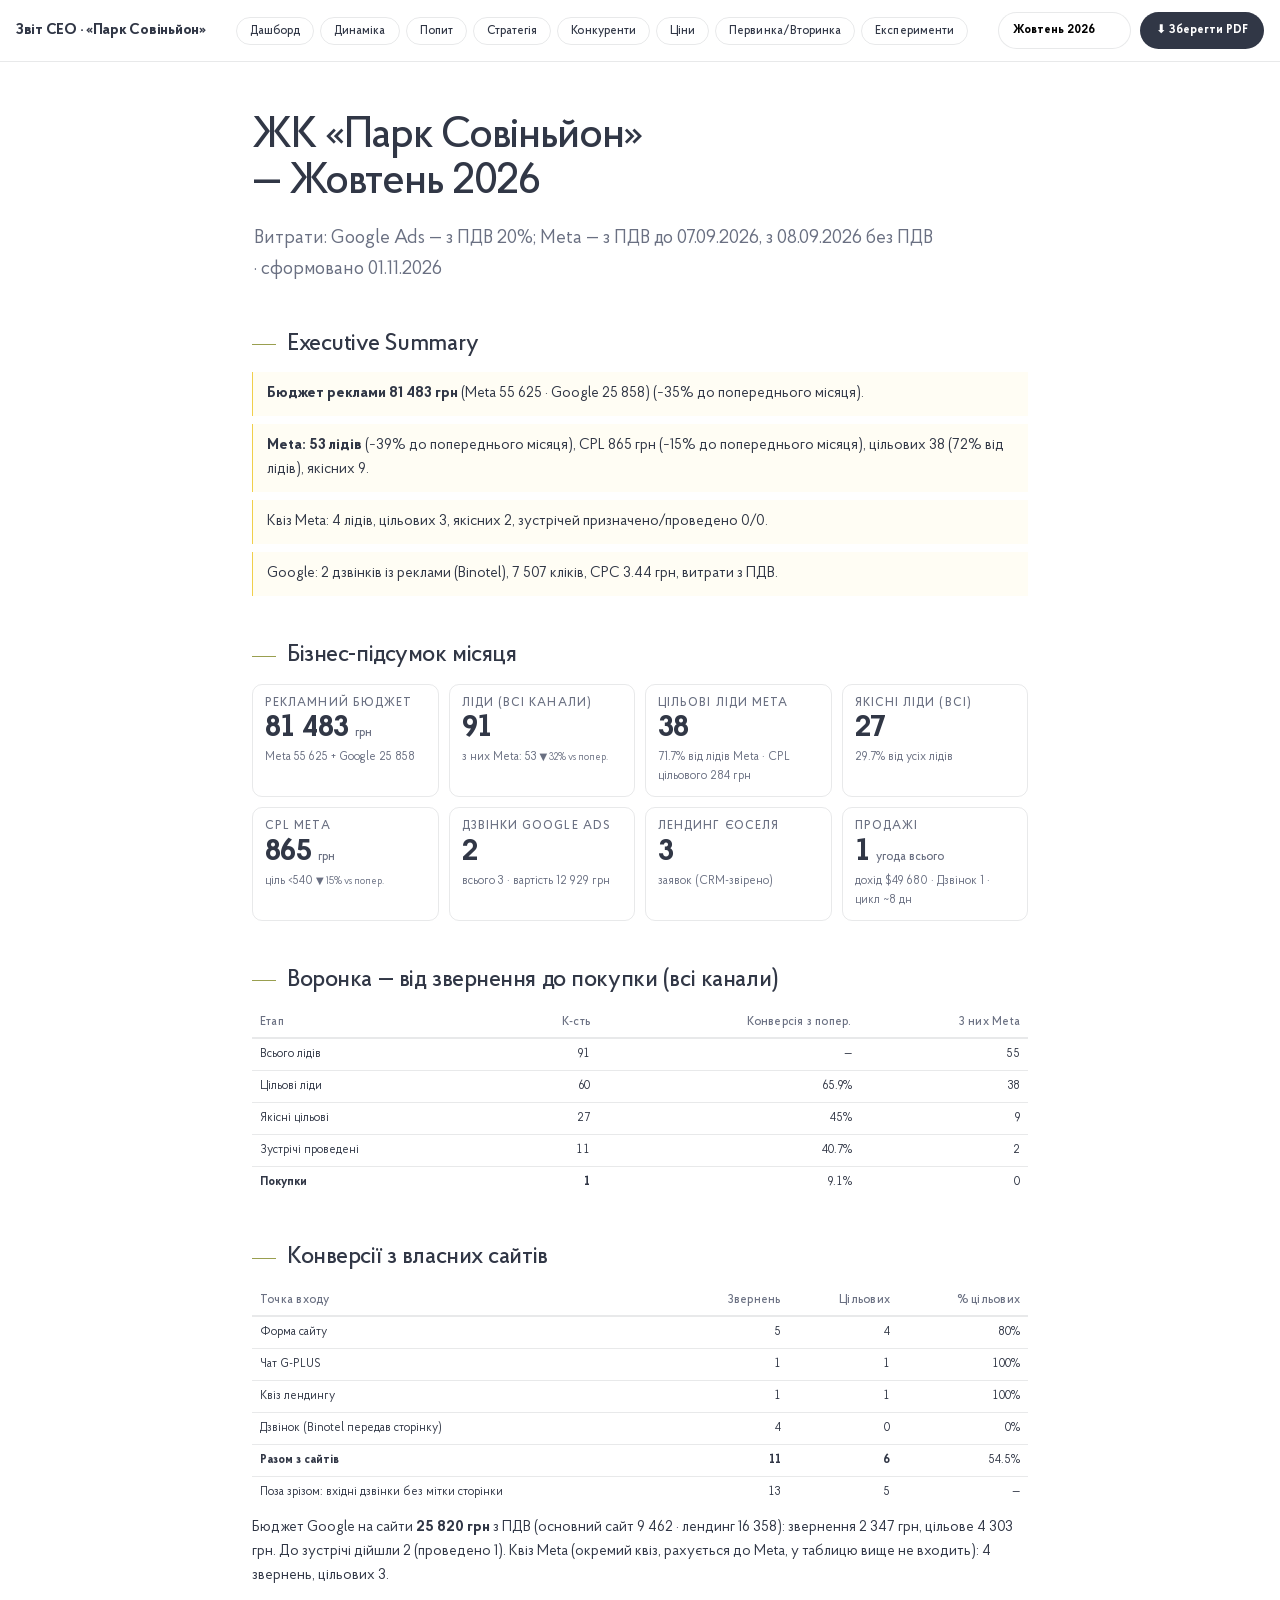
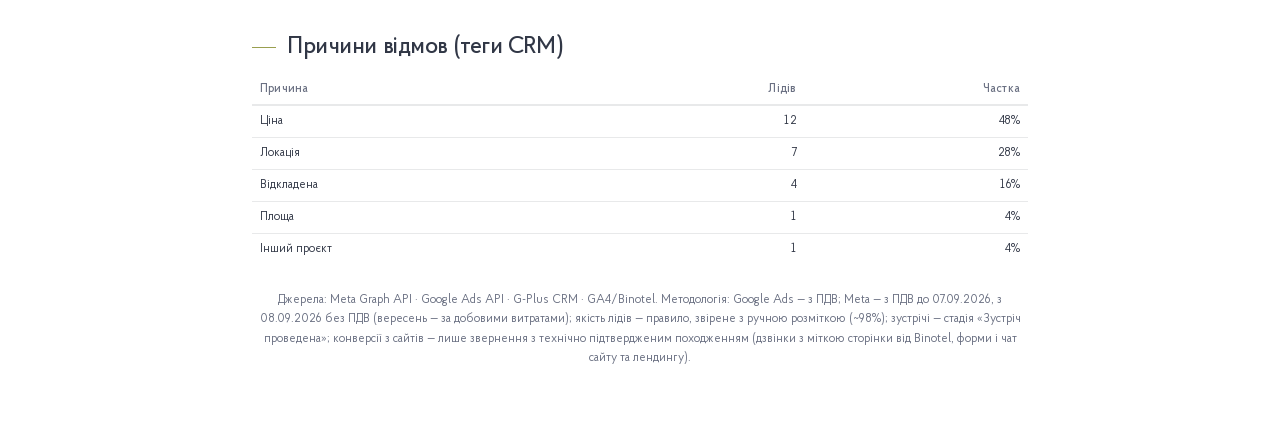
==== commit 0f4ee5c3: "auto-update 2026-11-01" ====
--- a/ceo.html
+++ b/ceo.html
@@ -42,7 +42,7 @@
 <div class="bar"><b>Звіт CEO · «Парк Совіньйон»</b><nav class="xnav"><a href="index.html">Дашборд</a><a href="trends.html">Динаміка</a><a href="demand.html">Попит</a><a href="strategy.html">Стратегія</a><a href="competitors.html">Конкуренти</a><a href="prices.html">Ціни</a><a href="own_market.html">Первинка/Вторинка</a><a href="experiments.html">Експерименти</a></nav><div class="r"><select id="msel"></select><button class="btn" onclick="window.print()">⬇ Зберегти PDF</button></div></div>
 <div class="page" id="pg"></div>
 <script>
-const DATA={"months": ["2025-11", "2025-12", "2026-01", "2026-02", "2026-03", "2026-04", "2026-05", "2026-06", "2026-07", "2026-08", "2026-09"], "labels": {"2025-11": "Листопад 2025", "2025-12": "Грудень 2025", "2026-01": "Січень 2026", "2026-02": "Лютий 2026", "2026-03": "Березень 2026", "2026-04": "Квітень 2026", "2026-05": "Травень 2026", "2026-06": "Червень 2026", "2026-07": "Липень 2026", "2026-08": "Серпень 2026", "2026-09": "Вересень 2026", "2026-10": "Жовтень 2026"}, "d": {"2025-11": {"spend_meta": 50896, "leads": 118, "cpl": 347, "lf": 40860, "gspend": 46825, "gcpc": 1.01, "vl": "з ПДВ", "total": 177, "green": 25, "celev": 69, "gcalls": 15, "gads": 13, "rej": {"Локація": 8, "Ціна": 26, "Інше місто": 8, "Відкладена": 4, "Площа": 2, "Інший проєкт": 3}, "apt": 2, "rev": 161079, "dsrc": {"Візит": 2}, "meta_n": 0, "meta_rev": 0, "cyc": 86, "landing": 0, "funnel": {"total": 177, "target": 102, "qual": 25, "meet": 20, "deal": 2}, "fmeta": {"total": 118, "target": 69, "qual": 5, "meet": 2, "deal": 0}, "site": {"total": 15, "target": 9, "calls": 0, "calls_ads": 0, "calls_t": 0, "forms": 15, "forms_t": 9, "by": {"Чат G-PLUS": {"n": 3, "t": 0}, "Зворотний зв'язок": {"n": 1, "t": 1}, "Форма сайту": {"n": 11, "t": 8}}, "meet4": 1, "meet5": 1, "untracked": 30, "untracked_t": 11, "cost_main": 46803, "cost_land": 0, "cost": 46803, "n_main": 15, "n_land": 0, "t_main": 9, "t_land": 0, "cpl": 3120, "cpl_t": 5200, "cpl_main": 3120, "cpl_land": 0, "quiz": {"n": 0, "t": 0, "meet4": 0, "meet5": 0}, "land_attr": {}, "ads_n": 3, "ads_t": 2, "cpl_ads": 15601, "cpl_ads_t": 23402}, "ins": {"summary": ["<b>Бюджет реклами 97 721 грн</b> (Meta 50 896 · Google 46 825).", "<b>Meta: 118 лідів</b>, CPL 347 грн, цільових 69 (58% від лідів), якісних 5.", "Google: 13 дзвінків із реклами (Binotel), 46 625 кліків, CPC 1.01 грн, витрати з ПДВ.", "Сайти й лендинг: 15 звернень (основний сайт 15, лендинг єОселя 0), цільових 9; дзвінки без мітки сторінки поза зрізом: 30.", "<b>Лідів усього (Meta + квіз + сайти + лендинг): 133</b>; у CRM за місяць 177 звернень, якісних 25.", "<b>Продажі: 2 угод на $161 079</b>."], "auto": true}}, "2025-12": {"spend_meta": 63548, "leads": 113, "cpl": 422, "lf": 47700, "gspend": 58069, "gcpc": 0.92, "vl": "з ПДВ", "total": 151, "green": 18, "celev": 64, "gcalls": 16, "gads": 12, "rej": {"Ціна": 9, "Локація": 5, "Площа": 2, "Відкладена": 9, "Інше місто": 13, "Чекає будинок": 1}, "apt": 1, "rev": 67800, "dsrc": {"Дзвінок": 1}, "meta_n": 0, "meta_rev": 0, "cyc": 48, "landing": 0, "funnel": {"total": 151, "target": 85, "qual": 18, "meet": 9, "deal": 1}, "fmeta": {"total": 113, "target": 64, "qual": 11, "meet": 2, "deal": 0}, "site": {"total": 8, "target": 6, "calls": 0, "calls_ads": 0, "calls_t": 0, "forms": 8, "forms_t": 6, "by": {"Чат G-PLUS": {"n": 2, "t": 1}, "Форма сайту": {"n": 5, "t": 4}, "Зворотний зв'язок": {"n": 1, "t": 1}}, "meet4": 0, "meet5": 0, "untracked": 25, "untracked_t": 10, "cost_main": 58069, "cost_land": 0, "cost": 58069, "n_main": 8, "n_land": 0, "t_main": 6, "t_land": 0, "cpl": 7259, "cpl_t": 9678, "cpl_main": 7259, "cpl_land": 0, "quiz": {"n": 0, "t": 0, "meet4": 0, "meet5": 0}, "land_attr": {}, "ads_n": 0, "ads_t": 0, "cpl_ads": 0, "cpl_ads_t": 0}, "ins": {"summary": ["<b>Бюджет реклами 121 618 грн</b> (Meta 63 548 · Google 58 069) (+24% до попереднього місяця).", "<b>Meta: 113 лідів</b> (−4% до попереднього місяця), CPL 422 грн (+22% до попереднього місяця), цільових 64 (57% від лідів), якісних 11.", "Google: 12 дзвінків із реклами (Binotel), 62 948 кліків, CPC 0.92 грн, витрати з ПДВ.", "Сайти й лендинг: 8 звернень (основний сайт 8, лендинг єОселя 0), цільових 6; дзвінки без мітки сторінки поза зрізом: 25.", "<b>Лідів усього (Meta + квіз + сайти + лендинг): 121</b>; у CRM за місяць 151 звернень, якісних 18.", "<b>Продажі: 1 угод на $67 800</b>.", "Інтерес до «купити квартиру в Одесі» (Google Trends, індекс): 51 (−17% до попереднього місяця)."], "auto": true}}, "2026-01": {"spend_meta": 66332, "leads": 110, "cpl": 451, "lf": 49597, "gspend": 41370, "gcpc": 0.67, "vl": "з ПДВ", "total": 145, "green": 20, "celev": 61, "gcalls": 7, "gads": 6, "rej": {"Локація": 9, "Інше місто": 14, "Ціна": 9, "Відкладена": 7}, "apt": 0, "rev": 0, "dsrc": {}, "meta_n": 0, "meta_rev": 0, "cyc": null, "landing": 0, "funnel": {"total": 145, "target": 84, "qual": 20, "meet": 14, "deal": 0}, "fmeta": {"total": 108, "target": 61, "qual": 8, "meet": 3, "deal": 0}, "site": {"total": 9, "target": 5, "calls": 0, "calls_ads": 0, "calls_t": 0, "forms": 9, "forms_t": 5, "by": {"Форма сайту": {"n": 6, "t": 3}, "Чат G-PLUS": {"n": 2, "t": 1}, "Зворотний зв'язок": {"n": 1, "t": 1}}, "meet4": 0, "meet5": 0, "untracked": 22, "untracked_t": 12, "cost_main": 41356, "cost_land": 0, "cost": 41356, "n_main": 9, "n_land": 0, "t_main": 5, "t_land": 0, "cpl": 4595, "cpl_t": 8271, "cpl_main": 4595, "cpl_land": 0, "quiz": {"n": 0, "t": 0, "meet4": 0, "meet5": 0}, "land_attr": {}, "ads_n": 2, "ads_t": 0, "cpl_ads": 20678, "cpl_ads_t": 0}, "ins": {"summary": ["<b>Бюджет реклами 107 702 грн</b> (Meta 66 332 · Google 41 370) (−11% до попереднього місяця).", "<b>Meta: 110 лідів</b> (−3% до попереднього місяця), CPL 451 грн (+7% до попереднього місяця), цільових 61 (55% від лідів), якісних 8.", "Google: 6 дзвінків із реклами (Binotel), 61 776 кліків, CPC 0.67 грн, витрати з ПДВ.", "Сайти й лендинг: 9 звернень (основний сайт 9, лендинг єОселя 0), цільових 5; дзвінки без мітки сторінки поза зрізом: 22.", "<b>Лідів усього (Meta + квіз + сайти + лендинг): 119</b>; у CRM за місяць 145 звернень, якісних 20.", "<b>Продажі: 0 угод</b>.", "Інтерес до «купити квартиру в Одесі» (Google Trends, індекс): 55 (+8% до попереднього місяця)."], "auto": true}}, "2026-02": {"spend_meta": 68509, "leads": 140, "cpl": 382, "lf": 53450, "gspend": 49786, "gcpc": 1.04, "vl": "з ПДВ", "total": 170, "green": 16, "celev": 87, "gcalls": 10, "gads": 8, "rej": {"Ціна": 16, "Інше місто": 14, "Локація": 8, "Площа": 3, "Відкладена": 7}, "apt": 0, "rev": 0, "dsrc": {}, "meta_n": 0, "meta_rev": 0, "cyc": null, "landing": 0, "funnel": {"total": 170, "target": 95, "qual": 16, "meet": 9, "deal": 0}, "fmeta": {"total": 142, "target": 87, "qual": 13, "meet": 6, "deal": 0}, "site": {"total": 11, "target": 3, "calls": 7, "calls_ads": 6, "calls_t": 1, "forms": 4, "forms_t": 2, "by": {"Зворотний зв'язок": {"n": 1, "t": 0}, "Дзвінок": {"n": 7, "t": 1}, "Форма сайту": {"n": 2, "t": 2}, "Чат G-PLUS": {"n": 1, "t": 0}}, "meet4": 1, "meet5": 1, "untracked": 14, "untracked_t": 2, "cost_main": 49742, "cost_land": 0, "cost": 49742, "n_main": 11, "n_land": 0, "t_main": 3, "t_land": 0, "cpl": 4522, "cpl_t": 16581, "cpl_main": 4522, "cpl_land": 0, "quiz": {"n": 0, "t": 0, "meet4": 0, "meet5": 0}, "land_attr": {}, "ads_n": 7, "ads_t": 1, "cpl_ads": 7106, "cpl_ads_t": 49742}, "ins": {"summary": ["<b>Бюджет реклами 118 295 грн</b> (Meta 68 509 · Google 49 786) (+10% до попереднього місяця).", "<b>Meta: 140 лідів</b> (+27% до попереднього місяця), CPL 382 грн (−15% до попереднього місяця), цільових 87 (62% від лідів), якісних 13.", "Google: 8 дзвінків із реклами (Binotel), 47 444 кліків, CPC 1.04 грн, витрати з ПДВ.", "Сайти й лендинг: 11 звернень (основний сайт 11, лендинг єОселя 0), цільових 3; дзвінки без мітки сторінки поза зрізом: 14.", "<b>Лідів усього (Meta + квіз + сайти + лендинг): 151</b>; у CRM за місяць 170 звернень, якісних 16.", "<b>Продажі: 0 угод</b>.", "Інтерес до «купити квартиру в Одесі» (Google Trends, індекс): 51 (−8% до попереднього місяця)."], "auto": true}}, "2026-03": {"spend_meta": 75287, "leads": 139, "cpl": 493, "lf": 68562, "gspend": 60697, "gcpc": 1.58, "vl": "з ПДВ", "total": 208, "green": 31, "celev": 79, "gcalls": 25, "gads": 19, "rej": {"Ціна": 24, "Локація": 11, "Площа": 6, "Інше місто": 2, "Відкладена": 5}, "apt": 1, "rev": 93060, "dsrc": {"Візит": 1}, "meta_n": 0, "meta_rev": 0, "cyc": 22, "landing": 0, "funnel": {"total": 208, "target": 127, "qual": 31, "meet": 21, "deal": 1}, "fmeta": {"total": 139, "target": 79, "qual": 5, "meet": 4, "deal": 0}, "site": {"total": 38, "target": 25, "calls": 15, "calls_ads": 11, "calls_t": 5, "forms": 23, "forms_t": 20, "by": {"Дзвінок": {"n": 15, "t": 5}, "Форма сайту": {"n": 11, "t": 9}, "Зворотний зв'язок": {"n": 7, "t": 6}, "Чат G-PLUS": {"n": 4, "t": 4}, "Квіз лендингу": {"n": 1, "t": 1}}, "meet4": 1, "meet5": 1, "untracked": 19, "untracked_t": 11, "cost_main": 60696, "cost_land": 0, "cost": 60696, "n_main": 37, "n_land": 1, "t_main": 24, "t_land": 1, "cpl": 1597, "cpl_t": 2428, "cpl_main": 1640, "cpl_land": 0, "quiz": {"n": 0, "t": 0, "meet4": 0, "meet5": 0}, "land_attr": {}, "ads_n": 18, "ads_t": 7, "cpl_ads": 3372, "cpl_ads_t": 8671}, "ins": {"done": ["TikTok зупинено — бюджет перерозподілено в Meta і Google", "Lookalike оновлено цільовими лідами березня", "Запущено тестову Messenger-кампанію (перехід у чат)", "Запущено лендинг єОселя з окремою рекламою", "3 угоди в CRM — перші продажі за час відстеження (цикл ліда 2–4 міс)"], "plans": ["Збільшити кампанії з переходом на лендинг", "Оновлення меседжів (посилів) на травень"], "summary": ["<b>Бюджет реклами 135 984 грн</b> (Meta 75 287 · Google 60 697) (+15% до попереднього місяця).", "<b>Meta: 139 лідів</b> (−1% до попереднього місяця), CPL 493 грн (+29% до попереднього місяця), цільових 79 (57% від лідів), якісних 5.", "Google: 19 дзвінків із реклами (Binotel), 38 240 кліків, CPC 1.58 грн, витрати з ПДВ.", "Сайти й лендинг: 38 звернень (основний сайт 37, лендинг єОселя 1), цільових 25; дзвінки без мітки сторінки поза зрізом: 19.", "<b>Лідів усього (Meta + квіз + сайти + лендинг): 177</b>; у CRM за місяць 208 звернень, якісних 31.", "<b>Продажі: 1 угод на $93 060</b>.", "Інтерес до «купити квартиру в Одесі» (Google Trends, індекс): 69 (+35% до попереднього місяця)."], "auto": true}}, "2026-04": {"spend_meta": 77254, "leads": 139, "cpl": 491, "lf": 68144, "gspend": 51709, "gcpc": 1.27, "vl": "з ПДВ", "total": 193, "green": 24, "celev": 68, "gcalls": 10, "gads": 9, "rej": {"Ціна": 21, "Відкладена": 4, "Локація": 2, "Площа": 1, "Інше місто": 1, "Інший проєкт": 2}, "apt": 1, "rev": 72320, "dsrc": {"Візит": 1}, "meta_n": 0, "meta_rev": 0, "cyc": 23, "landing": 11, "funnel": {"total": 193, "target": 102, "qual": 24, "meet": 17, "deal": 1}, "fmeta": {"total": 138, "target": 68, "qual": 9, "meet": 3, "deal": 0}, "site": {"total": 27, "target": 16, "calls": 6, "calls_ads": 5, "calls_t": 4, "forms": 21, "forms_t": 12, "by": {"Квіз лендингу": {"n": 10, "t": 4}, "Зворотний зв'язок": {"n": 3, "t": 2}, "Форма сайту": {"n": 5, "t": 4}, "Дзвінок": {"n": 6, "t": 4}, "Чат G-PLUS": {"n": 3, "t": 2}}, "meet4": 5, "meet5": 4, "untracked": 18, "untracked_t": 8, "cost_main": 42278, "cost_land": 9411, "cost": 51689, "n_main": 17, "n_land": 10, "t_main": 12, "t_land": 4, "cpl": 1914, "cpl_t": 3231, "cpl_main": 2487, "cpl_land": 941, "quiz": {"n": 0, "t": 0, "meet4": 0, "meet5": 0}, "land_attr": {"ga_total": 11, "ga_cpc": 6, "ga_src": {"google / cpc": 6, "tagassistant.google.com / referral": 3, "(direct) / (none)": 2}, "gads_total": 6, "gads_camp": {"NEW_ єОселя 4 области (клик)": 2, "NEW_ єОселя Украина": 4}}, "ads_n": 18, "ads_t": 9, "cpl_ads": 2872, "cpl_ads_t": 5743}, "ins": {"done": ["Вимкнено нестабільний відеоролик єОселя (завищував CPL у кампаніях єОселя та Premium)", "Google: кліки +6% при бюджеті −14,8%, CPC рекорд 1,06 грн", "Працювали кампанії з переходом на лендинг єОселя"], "plans": ["Збільшити кампанії з переходом на лендинг", "Оновлення меседжів (посилів) на травень"], "summary": ["<b>Бюджет реклами 128 963 грн</b> (Meta 77 254 · Google 51 709) (−5% до попереднього місяця).", "<b>Meta: 139 лідів</b> (+0% до попереднього місяця), CPL 491 грн (−0% до попереднього місяця), цільових 68 (49% від лідів), якісних 9.", "Google: 9 дзвінків із реклами (Binotel), 40 524 кліків, CPC 1.27 грн, витрати з ПДВ.", "Сайти й лендинг: 27 звернень (основний сайт 17, лендинг єОселя 10), цільових 16; дзвінки без мітки сторінки поза зрізом: 18.", "<b>Лідів усього (Meta + квіз + сайти + лендинг): 166</b>; у CRM за місяць 193 звернень, якісних 24.", "<b>Продажі: 1 угод на $72 320</b>.", "Інтерес до «купити квартиру в Одесі» (Google Trends, індекс): 61 (−11% до попереднього місяця)."], "auto": true}}, "2026-05": {"spend_meta": 89645, "leads": 142, "cpl": 529, "lf": 75072, "gspend": 58942, "gcpc": 0.83, "vl": "з ПДВ", "total": 205, "green": 18, "celev": 81, "gcalls": 16, "gads": 16, "rej": {"Інше місто": 2, "Ціна": 26, "Площа": 4, "Локація": 8, "Відкладена": 2}, "apt": 0, "rev": 0, "dsrc": {}, "meta_n": 0, "meta_rev": 0, "cyc": null, "landing": 14, "funnel": {"total": 205, "target": 107, "qual": 18, "meet": 13, "deal": 0}, "fmeta": {"total": 144, "target": 81, "qual": 4, "meet": 1, "deal": 0}, "site": {"total": 36, "target": 10, "calls": 16, "calls_ads": 15, "calls_t": 0, "forms": 20, "forms_t": 10, "by": {"Квіз лендингу": {"n": 13, "t": 6}, "Форма сайту": {"n": 4, "t": 1}, "Дзвінок": {"n": 16, "t": 0}, "Чат G-PLUS": {"n": 2, "t": 2}, "Зворотний зв'язок": {"n": 1, "t": 1}}, "meet4": 0, "meet5": 0, "untracked": 12, "untracked_t": 5, "cost_main": 37942, "cost_land": 20842, "cost": 58784, "n_main": 23, "n_land": 13, "t_main": 4, "t_land": 6, "cpl": 1633, "cpl_t": 5878, "cpl_main": 1650, "cpl_land": 1603, "quiz": {"n": 0, "t": 0, "meet4": 0, "meet5": 0}, "land_attr": {"ga_total": 14, "ga_cpc": 11, "ga_src": {"google / cpc": 11, "eventsmanager.facebook.com / referral": 3}, "gads_total": 11, "gads_camp": {"NEW_ Покупка Квартир в Одессе гео Украина": 1, "NEW_ єОселя Одесса": 3, "NEW_ єОселя 4 области (клик)": 3, "NEW_ єОселя Украина": 4}}, "ads_n": 29, "ads_t": 7, "cpl_ads": 2027, "cpl_ads_t": 8398}, "ins": {"done": ["Запущено нову кампанію на аудиторію мілтех/IT", "Зупинено Messenger-тест (2 ліди з 32 переписок — формат не конвертує)", "Google CPC — новий рекорд 0,69 грн"], "plans": ["Звузити географію для Meta і Google", "Оновити лендинг та підхід до креативу", "Розкрити цінність «Парк Совіньйон» у креативі", "Перерозподілити бюджет на дві Lookalike-кампанії", "Оновити аудиторію відеокампаній", "Розглянути вказання вартості за м² у формі"], "summary": ["<b>Бюджет реклами 148 586 грн</b> (Meta 89 645 · Google 58 942) (+15% до попереднього місяця).", "<b>Meta: 142 лідів</b> (+2% до попереднього місяця), CPL 529 грн (+8% до попереднього місяця), цільових 81 (57% від лідів), якісних 4.", "Google: 16 дзвінків із реклами (Binotel), 71 315 кліків, CPC 0.83 грн, витрати з ПДВ.", "Сайти й лендинг: 36 звернень (основний сайт 23, лендинг єОселя 13), цільових 10; дзвінки без мітки сторінки поза зрізом: 12.", "<b>Лідів усього (Meta + квіз + сайти + лендинг): 178</b>; у CRM за місяць 205 звернень, якісних 18.", "<b>Продажі: 0 угод</b>.", "Інтерес до «купити квартиру в Одесі» (Google Trends, індекс): 69 (+13% до попереднього місяця)."], "auto": true}}, "2026-06": {"spend_meta": 66377, "leads": 109, "cpl": 574, "lf": 62472, "gspend": 43702, "gcpc": 0.85, "vl": "з ПДВ", "total": 149, "green": 23, "celev": 65, "gcalls": 11, "gads": 9, "rej": {"Локація": 3, "Ціна": 8, "Відкладена": 1, "Площа": 5, "Інший проєкт": 1}, "apt": 4, "rev": 282848, "dsrc": {"OLX": 1, "Візит": 1, "Meta": 2}, "meta_n": 2, "meta_rev": 117767, "cyc": 75, "landing": 2, "funnel": {"total": 149, "target": 86, "qual": 23, "meet": 11, "deal": 4}, "fmeta": {"total": 109, "target": 65, "qual": 9, "meet": 3, "deal": 2}, "site": {"total": 23, "target": 10, "calls": 11, "calls_ads": 9, "calls_t": 1, "forms": 12, "forms_t": 9, "by": {"Форма сайту": {"n": 3, "t": 2}, "Зворотний зв'язок": {"n": 5, "t": 5}, "Дзвінок": {"n": 11, "t": 1}, "Квіз лендингу": {"n": 2, "t": 1}, "Чат G-PLUS": {"n": 2, "t": 1}}, "meet4": 5, "meet5": 4, "untracked": 14, "untracked_t": 8, "cost_main": 33767, "cost_land": 9853, "cost": 43620, "n_main": 21, "n_land": 2, "t_main": 9, "t_land": 1, "cpl": 1897, "cpl_t": 4362, "cpl_main": 1608, "cpl_land": 4926, "quiz": {"n": 0, "t": 0, "meet4": 0, "meet5": 0}, "land_attr": {"ga_total": 1, "ga_cpc": 1, "ga_src": {"google / cpc": 1}, "gads_total": 1, "gads_camp": {"NEW_ єОселя 4 области (клик)": 1}}, "ads_n": 11, "ads_t": 1, "cpl_ads": 3965, "cpl_ads_t": 43620}, "ins": {"summary": ["<b>Продажі: 4 угоди на $282 848.</b> З реклами — лише 2 (Meta, $117 767, 42% доходу, обидві з кампанії Premium); ще 2 — не з реклами: 1 візит в офіс, 1 OLX.", "Лідів Meta менше: <b>109 vs 142</b> (−23%) — наслідок менших витрат (−26% у $) через затримку з оплатою на початку місяця.", "CPL Meta <b>574 грн</b> (+8,5%): перша половина місяця у нормі, наприкінці подорожчав Premium (тижневий CPL $9–11 → <b>$17</b>) і Lookalike ZARS ($8,7 → <b>$30,6</b>) — адсет зупинено, з 22.06 запущено Lookalike на базі контактів ПС.", "<b>Мета місяця виконана — менше лідів «Дорого»:</b> 7 (6,4% лідів Meta) проти 23 (16,0%) у травні — <b>−70%</b>.", "Менше, але якісніше: якісних 18→<b>23</b> (+28%), Conv2 8,8%→15,4%, зустрічі з Meta 1→3, Conv1 Meta 57%→60% — ймовірно, ефект нових аудиторій і креативів. (Числа за єдиним правилом якості, звіреним із ручною розміткою червня.)", "Одна з двох Meta-угод — лід з листопада 2025 (<b>цикл 234 дні</b>): ліди «дозрівають» місяцями."], "done": ["Виконано більшість травневих планів: звужено гео Google, бюджет перерозподілено на дві Lookalike (LAL ZARS + LAL єОселя), оновлено аудиторію відеокампаній", "Запущено нові креативи: про переваги «Парк Совіньйон» та новий креатив про єОселю", "Кабінет Meta реструктуризовано: одна кампанія PS_Leads з адсетами-аудиторіями (Non-target, Premium, Мілтех/IT, Management/Business, Lookalike)", "Lookalike ZARS зупинено через подорожчання лідів, запущено Lookalike на базі контактів ПС", "НЕ виконано: редизайн лендинга — перенесено, готується на липень"], "plans": ["Редизайн лендинга єОселя (у роботі)", "Оновити аудиторію Lookalike: додати контакти цільових лідів червня", "Оцінити нові адсети-аудиторії (Мілтех/IT, Management/Business, LAL) за повний місяць"]}}, "2026-07": {"spend_meta": 62480, "leads": 119, "cpl": 499, "lf": 59358, "gspend": 50567, "gcpc": 0.79, "vl": "з ПДВ", "total": 167, "green": 31, "celev": 59, "gcalls": 15, "gads": 12, "rej": {"Ціна": 9, "Площа": 4, "Інший проєкт": 1, "Відкладена": 1, "Локація": 6}, "apt": 3, "rev": 139854, "dsrc": {"Дзвінок": 2, "Ріелтор": 1}, "meta_n": 0, "meta_rev": 0, "cyc": 224, "landing": 3, "funnel": {"total": 167, "target": 84, "qual": 31, "meet": 15, "deal": 3}, "fmeta": {"total": 118, "target": 59, "qual": 14, "meet": 6, "deal": 0}, "site": {"total": 22, "target": 10, "calls": 12, "calls_ads": 11, "calls_t": 3, "forms": 10, "forms_t": 7, "by": {"Чат G-PLUS": {"n": 2, "t": 2}, "Зворотний зв'язок": {"n": 3, "t": 1}, "Дзвінок": {"n": 12, "t": 3}, "Квіз лендингу": {"n": 3, "t": 2}, "Форма сайту": {"n": 2, "t": 2}}, "meet4": 1, "meet5": 1, "untracked": 19, "untracked_t": 8, "cost_main": 39734, "cost_land": 10733, "cost": 50467, "n_main": 19, "n_land": 3, "t_main": 8, "t_land": 2, "cpl": 2294, "cpl_t": 5047, "cpl_main": 2091, "cpl_land": 3578, "quiz": {"n": 0, "t": 0, "meet4": 0, "meet5": 0}, "land_attr": {"ga_total": 3, "ga_cpc": 3, "ga_src": {"google / cpc": 3}, "gads_total": 3, "gads_camp": {"NEW_ єОселя Одесса": 1, "NEW_ єОселя 4 области (клик)": 2}}, "ads_n": 15, "ads_t": 5, "cpl_ads": 3364, "cpl_ads_t": 10093}, "ins": {"summary": ["<b>Бюджет реклами 113 047 грн</b> (Meta 62 480 · Google 50 567) (+3% до попереднього місяця).", "<b>Meta: 119 лідів</b> (+9% до попереднього місяця), CPL 499 грн (−13% до попереднього місяця), цільових 59 (50% від лідів), якісних 14.", "Google: 12 дзвінків із реклами (Binotel), 64 253 кліків, CPC 0.79 грн, витрати з ПДВ.", "Сайти й лендинг: 22 звернень (основний сайт 19, лендинг єОселя 3), цільових 10; дзвінки без мітки сторінки поза зрізом: 19.", "<b>Лідів усього (Meta + квіз + сайти + лендинг): 141</b>; у CRM за місяць 167 звернень, якісних 31.", "<b>Продажі: 3 угод на $139 854</b>.", "Інтерес до «купити квартиру в Одесі» (Google Trends, індекс): 70 (+1% до попереднього місяця)."], "auto": true}}, "2026-08": {"spend_meta": 73730, "leads": 100, "cpl": 689, "lf": 68893, "gspend": 49078, "gcpc": 0.8, "vl": "з ПДВ", "total": 157, "green": 30, "celev": 63, "gcalls": 16, "gads": 14, "rej": {"Відкладена": 4, "Ціна": 16, "Локація": 7, "Площа": 7}, "apt": 4, "rev": 207384, "dsrc": {"Дзвінок": 1, "Візит": 2, "Meta": 1}, "meta_n": 1, "meta_rev": 45231, "cyc": 60, "landing": 3, "funnel": {"total": 157, "target": 96, "qual": 30, "meet": 13, "deal": 4}, "fmeta": {"total": 101, "target": 63, "qual": 14, "meet": 3, "deal": 1}, "site": {"total": 32, "target": 17, "calls": 13, "calls_ads": 13, "calls_t": 3, "forms": 19, "forms_t": 14, "by": {"Дзвінок": {"n": 13, "t": 3}, "Квіз лендингу": {"n": 4, "t": 3}, "Форма сайту": {"n": 6, "t": 3}, "Чат G-PLUS": {"n": 6, "t": 6}, "Зворотний зв'язок": {"n": 3, "t": 2}}, "meet4": 1, "meet5": 0, "untracked": 15, "untracked_t": 7, "cost_main": 37854, "cost_land": 11075, "cost": 48929, "n_main": 28, "n_land": 4, "t_main": 14, "t_land": 3, "cpl": 1529, "cpl_t": 2878, "cpl_main": 1352, "cpl_land": 2769, "quiz": {"n": 0, "t": 0, "meet4": 0, "meet5": 0}, "land_attr": {"ga_total": 3, "ga_cpc": 3, "ga_src": {"google / cpc": 3}, "gads_total": 3, "gads_camp": {"NEW_ єОселя Одесса": 1, "NEW_ єОселя Украина": 1, "В_Видеокампания єОселя гео Одесса": 1}}, "ads_n": 22, "ads_t": 11, "cpl_ads": 2224, "cpl_ads_t": 4448}, "ins": {"summary": ["<b>Бюджет реклами 122 808 грн</b> (Meta 73 730 · Google 49 078) (+9% до попереднього місяця).", "<b>Meta: 100 лідів</b> (−16% до попереднього місяця), CPL 689 грн (+38% до попереднього місяця), цільових 63 (63% від лідів), якісних 14.", "Google: 14 дзвінків із реклами (Binotel), 61 074 кліків, CPC 0.80 грн, витрати з ПДВ.", "Сайти й лендинг: 32 звернень (основний сайт 28, лендинг єОселя 4), цільових 17; дзвінки без мітки сторінки поза зрізом: 15.", "<b>Лідів усього (Meta + квіз + сайти + лендинг): 132</b>; у CRM за місяць 157 звернень, якісних 30.", "<b>Продажі: 4 угод на $207 384</b>, з Meta 1.", "Інтерес до «купити квартиру в Одесі» (Google Trends, індекс): 61 (−13% до попереднього місяця)."], "auto": true}}, "2026-09": {"spend_meta": 92403, "leads": 87, "cpl": 1016, "lf": 62373, "gspend": 33103, "gcpc": 1.31, "vl": "ПДВ до 07.09", "total": 134, "green": 19, "celev": 58, "gcalls": 6, "gads": 5, "rej": {"Площа": 7, "Ціна": 14, "Чекає будинок": 1, "Локація": 11, "Інший проєкт": 2, "Відкладена": 1}, "apt": 0, "rev": 0, "dsrc": {}, "meta_n": 0, "meta_rev": 0, "cyc": null, "landing": 11, "funnel": {"total": 134, "target": 91, "qual": 19, "meet": 9, "deal": 0}, "fmeta": {"total": 87, "target": 58, "qual": 4, "meet": 0, "deal": 0}, "site": {"total": 15, "target": 9, "calls": 4, "calls_ads": 3, "calls_t": 0, "forms": 11, "forms_t": 9, "by": {"Дзвінок": {"n": 4, "t": 0}, "Квіз лендингу": {"n": 8, "t": 7}, "Чат G-PLUS": {"n": 1, "t": 1}, "Форма сайту": {"n": 1, "t": 1}, "Зворотний зв'язок": {"n": 1, "t": 0}}, "meet4": 0, "meet5": 0, "untracked": 11, "untracked_t": 8, "cost_main": 22675, "cost_land": 10413, "cost": 33088, "n_main": 7, "n_land": 8, "t_main": 2, "t_land": 7, "cpl": 2206, "cpl_t": 3676, "cpl_main": 3239, "cpl_land": 1302, "quiz": {"n": 15, "t": 10, "meet4": 1, "meet5": 1}, "land_attr": {"ga_total": 10, "ga_cpc": 8, "ga_src": {"google / cpc": 8, "(direct) / (none)": 2}, "gads_total": 7, "gads_camp": {"NEW_ Покупка Новостроек в Одессе": 1, "PMax охватная": 2, "PMax GMB": 1, "NEW_ єОселя 4 области (клик)": 1, "NEW_ Поиск Совиньон радиус 10км": 2}}, "ads_n": 12, "ads_t": 8, "cpl_ads": 2757, "cpl_ads_t": 4136}, "ins": {"summary": ["<b>Бюджет реклами 125 506 грн</b> (Meta 92 403 · Google 33 103) (+2% до попереднього місяця). Для Meta з 08.09.2026 без ПДВ — порівняння з попередніми місяцями спотворене (≈ −17%).", "<b>Meta: 87 лідів</b> (−13% до попереднього місяця), CPL 1 016 грн (+47% до попереднього місяця), цільових 58 (67% від лідів), якісних 4.", "Квіз Meta: 15 лідів, цільових 10, якісних 4, зустрічей призначено/проведено 1/1.", "Google: 5 дзвінків із реклами (Binotel), 25 388 кліків, CPC 1.31 грн, витрати з ПДВ.", "Сайти й лендинг: 15 звернень (основний сайт 7, лендинг єОселя 8), цільових 9; дзвінки без мітки сторінки поза зрізом: 11.", "<b>Лідів усього (Meta + квіз + сайти + лендинг): 117</b>; у CRM за місяць 134 звернень, якісних 19.", "<b>Продажі: 0 угод</b>.", "Інтерес до «купити квартиру в Одесі» (Google Trends, індекс): 44 (−28% до попереднього місяця)."], "auto": true}}}, "cur": "2026-10", "gen": "08.10.2026"};const N=new Intl.NumberFormat('uk-UA');
+const DATA={"months": ["2025-11", "2025-12", "2026-01", "2026-02", "2026-03", "2026-04", "2026-05", "2026-06", "2026-07", "2026-08", "2026-09", "2026-10"], "labels": {"2025-11": "Листопад 2025", "2025-12": "Грудень 2025", "2026-01": "Січень 2026", "2026-02": "Лютий 2026", "2026-03": "Березень 2026", "2026-04": "Квітень 2026", "2026-05": "Травень 2026", "2026-06": "Червень 2026", "2026-07": "Липень 2026", "2026-08": "Серпень 2026", "2026-09": "Вересень 2026", "2026-10": "Жовтень 2026", "2026-11": "Листопад 2026"}, "d": {"2025-11": {"spend_meta": 50896, "leads": 118, "cpl": 347, "lf": 40860, "gspend": 46825, "gcpc": 1.01, "vl": "з ПДВ", "total": 177, "green": 25, "celev": 69, "gcalls": 15, "gads": 13, "rej": {"Локація": 8, "Ціна": 26, "Інше місто": 8, "Відкладена": 4, "Площа": 2, "Інший проєкт": 3}, "apt": 2, "rev": 161079, "dsrc": {"Візит": 2}, "meta_n": 0, "meta_rev": 0, "cyc": 86, "landing": 0, "funnel": {"total": 177, "target": 102, "qual": 25, "meet": 20, "deal": 2}, "fmeta": {"total": 118, "target": 69, "qual": 5, "meet": 2, "deal": 0}, "site": {"total": 15, "target": 9, "calls": 0, "calls_ads": 0, "calls_t": 0, "forms": 15, "forms_t": 9, "by": {"Чат G-PLUS": {"n": 3, "t": 0}, "Зворотний зв'язок": {"n": 1, "t": 1}, "Форма сайту": {"n": 11, "t": 8}}, "meet4": 1, "meet5": 1, "untracked": 30, "untracked_t": 11, "cost_main": 46803, "cost_land": 0, "cost": 46803, "n_main": 15, "n_land": 0, "t_main": 9, "t_land": 0, "cpl": 3120, "cpl_t": 5200, "cpl_main": 3120, "cpl_land": 0, "quiz": {"n": 0, "t": 0, "meet4": 0, "meet5": 0}, "land_attr": {}, "ads_n": 3, "ads_t": 2, "cpl_ads": 15601, "cpl_ads_t": 23402}, "ins": {"summary": ["<b>Бюджет реклами 97 721 грн</b> (Meta 50 896 · Google 46 825).", "<b>Meta: 118 лідів</b>, CPL 347 грн, цільових 69 (58% від лідів), якісних 5.", "Google: 13 дзвінків із реклами (Binotel), 46 625 кліків, CPC 1.01 грн, витрати з ПДВ.", "Сайти й лендинг: 15 звернень (основний сайт 15, лендинг єОселя 0), цільових 9; дзвінки без мітки сторінки поза зрізом: 30.", "<b>Лідів усього (Meta + квіз + сайти + лендинг): 133</b>; у CRM за місяць 177 звернень, якісних 25.", "<b>Продажі: 2 угод на $161 079</b>."], "auto": true}}, "2025-12": {"spend_meta": 63548, "leads": 113, "cpl": 422, "lf": 47700, "gspend": 58069, "gcpc": 0.92, "vl": "з ПДВ", "total": 151, "green": 18, "celev": 64, "gcalls": 16, "gads": 12, "rej": {"Ціна": 9, "Локація": 5, "Площа": 2, "Відкладена": 9, "Інше місто": 13, "Чекає будинок": 1}, "apt": 1, "rev": 67800, "dsrc": {"Дзвінок": 1}, "meta_n": 0, "meta_rev": 0, "cyc": 48, "landing": 0, "funnel": {"total": 151, "target": 85, "qual": 18, "meet": 9, "deal": 1}, "fmeta": {"total": 113, "target": 64, "qual": 11, "meet": 2, "deal": 0}, "site": {"total": 8, "target": 6, "calls": 0, "calls_ads": 0, "calls_t": 0, "forms": 8, "forms_t": 6, "by": {"Чат G-PLUS": {"n": 2, "t": 1}, "Форма сайту": {"n": 5, "t": 4}, "Зворотний зв'язок": {"n": 1, "t": 1}}, "meet4": 0, "meet5": 0, "untracked": 25, "untracked_t": 10, "cost_main": 58069, "cost_land": 0, "cost": 58069, "n_main": 8, "n_land": 0, "t_main": 6, "t_land": 0, "cpl": 7259, "cpl_t": 9678, "cpl_main": 7259, "cpl_land": 0, "quiz": {"n": 0, "t": 0, "meet4": 0, "meet5": 0}, "land_attr": {}, "ads_n": 0, "ads_t": 0, "cpl_ads": 0, "cpl_ads_t": 0}, "ins": {"summary": ["<b>Бюджет реклами 121 618 грн</b> (Meta 63 548 · Google 58 069) (+24% до попереднього місяця).", "<b>Meta: 113 лідів</b> (−4% до попереднього місяця), CPL 422 грн (+22% до попереднього місяця), цільових 64 (57% від лідів), якісних 11.", "Google: 12 дзвінків із реклами (Binotel), 62 948 кліків, CPC 0.92 грн, витрати з ПДВ.", "Сайти й лендинг: 8 звернень (основний сайт 8, лендинг єОселя 0), цільових 6; дзвінки без мітки сторінки поза зрізом: 25.", "<b>Лідів усього (Meta + квіз + сайти + лендинг): 121</b>; у CRM за місяць 151 звернень, якісних 18.", "<b>Продажі: 1 угод на $67 800</b>.", "Інтерес до «купити квартиру в Одесі» (Google Trends, індекс): 53 (−15% до попереднього місяця)."], "auto": true}}, "2026-01": {"spend_meta": 66332, "leads": 110, "cpl": 451, "lf": 49597, "gspend": 41370, "gcpc": 0.67, "vl": "з ПДВ", "total": 145, "green": 20, "celev": 61, "gcalls": 7, "gads": 6, "rej": {"Локація": 9, "Інше місто": 14, "Ціна": 9, "Відкладена": 7}, "apt": 0, "rev": 0, "dsrc": {}, "meta_n": 0, "meta_rev": 0, "cyc": null, "landing": 0, "funnel": {"total": 145, "target": 84, "qual": 20, "meet": 14, "deal": 0}, "fmeta": {"total": 108, "target": 61, "qual": 8, "meet": 3, "deal": 0}, "site": {"total": 9, "target": 5, "calls": 0, "calls_ads": 0, "calls_t": 0, "forms": 9, "forms_t": 5, "by": {"Форма сайту": {"n": 6, "t": 3}, "Чат G-PLUS": {"n": 2, "t": 1}, "Зворотний зв'язок": {"n": 1, "t": 1}}, "meet4": 0, "meet5": 0, "untracked": 22, "untracked_t": 12, "cost_main": 41356, "cost_land": 0, "cost": 41356, "n_main": 9, "n_land": 0, "t_main": 5, "t_land": 0, "cpl": 4595, "cpl_t": 8271, "cpl_main": 4595, "cpl_land": 0, "quiz": {"n": 0, "t": 0, "meet4": 0, "meet5": 0}, "land_attr": {}, "ads_n": 2, "ads_t": 0, "cpl_ads": 20678, "cpl_ads_t": 0}, "ins": {"summary": ["<b>Бюджет реклами 107 702 грн</b> (Meta 66 332 · Google 41 370) (−11% до попереднього місяця).", "<b>Meta: 110 лідів</b> (−3% до попереднього місяця), CPL 451 грн (+7% до попереднього місяця), цільових 61 (55% від лідів), якісних 8.", "Google: 6 дзвінків із реклами (Binotel), 61 776 кліків, CPC 0.67 грн, витрати з ПДВ.", "Сайти й лендинг: 9 звернень (основний сайт 9, лендинг єОселя 0), цільових 5; дзвінки без мітки сторінки поза зрізом: 22.", "<b>Лідів усього (Meta + квіз + сайти + лендинг): 119</b>; у CRM за місяць 145 звернень, якісних 20.", "<b>Продажі: 0 угод</b>.", "Інтерес до «купити квартиру в Одесі» (Google Trends, індекс): 55 (+3% до попереднього місяця)."], "auto": true}}, "2026-02": {"spend_meta": 68509, "leads": 140, "cpl": 382, "lf": 53450, "gspend": 49786, "gcpc": 1.04, "vl": "з ПДВ", "total": 170, "green": 16, "celev": 87, "gcalls": 10, "gads": 8, "rej": {"Ціна": 16, "Інше місто": 14, "Локація": 8, "Площа": 3, "Відкладена": 7}, "apt": 0, "rev": 0, "dsrc": {}, "meta_n": 0, "meta_rev": 0, "cyc": null, "landing": 0, "funnel": {"total": 170, "target": 95, "qual": 16, "meet": 9, "deal": 0}, "fmeta": {"total": 142, "target": 87, "qual": 13, "meet": 6, "deal": 0}, "site": {"total": 11, "target": 3, "calls": 7, "calls_ads": 6, "calls_t": 1, "forms": 4, "forms_t": 2, "by": {"Зворотний зв'язок": {"n": 1, "t": 0}, "Дзвінок": {"n": 7, "t": 1}, "Форма сайту": {"n": 2, "t": 2}, "Чат G-PLUS": {"n": 1, "t": 0}}, "meet4": 1, "meet5": 1, "untracked": 14, "untracked_t": 2, "cost_main": 49742, "cost_land": 0, "cost": 49742, "n_main": 11, "n_land": 0, "t_main": 3, "t_land": 0, "cpl": 4522, "cpl_t": 16581, "cpl_main": 4522, "cpl_land": 0, "quiz": {"n": 0, "t": 0, "meet4": 0, "meet5": 0}, "land_attr": {}, "ads_n": 7, "ads_t": 1, "cpl_ads": 7106, "cpl_ads_t": 49742}, "ins": {"summary": ["<b>Бюджет реклами 118 295 грн</b> (Meta 68 509 · Google 49 786) (+10% до попереднього місяця).", "<b>Meta: 140 лідів</b> (+27% до попереднього місяця), CPL 382 грн (−15% до попереднього місяця), цільових 87 (62% від лідів), якісних 13.", "Google: 8 дзвінків із реклами (Binotel), 47 444 кліків, CPC 1.04 грн, витрати з ПДВ.", "Сайти й лендинг: 11 звернень (основний сайт 11, лендинг єОселя 0), цільових 3; дзвінки без мітки сторінки поза зрізом: 14.", "<b>Лідів усього (Meta + квіз + сайти + лендинг): 151</b>; у CRM за місяць 170 звернень, якісних 16.", "<b>Продажі: 0 угод</b>.", "Інтерес до «купити квартиру в Одесі» (Google Trends, індекс): 52 (−5% до попереднього місяця)."], "auto": true}}, "2026-03": {"spend_meta": 75287, "leads": 139, "cpl": 493, "lf": 68562, "gspend": 60697, "gcpc": 1.58, "vl": "з ПДВ", "total": 208, "green": 31, "celev": 79, "gcalls": 25, "gads": 19, "rej": {"Ціна": 24, "Локація": 11, "Площа": 6, "Інше місто": 2, "Відкладена": 5}, "apt": 1, "rev": 93060, "dsrc": {"Візит": 1}, "meta_n": 0, "meta_rev": 0, "cyc": 22, "landing": 0, "funnel": {"total": 208, "target": 127, "qual": 31, "meet": 21, "deal": 1}, "fmeta": {"total": 139, "target": 79, "qual": 5, "meet": 4, "deal": 0}, "site": {"total": 38, "target": 25, "calls": 15, "calls_ads": 11, "calls_t": 5, "forms": 23, "forms_t": 20, "by": {"Дзвінок": {"n": 15, "t": 5}, "Форма сайту": {"n": 11, "t": 9}, "Зворотний зв'язок": {"n": 7, "t": 6}, "Чат G-PLUS": {"n": 4, "t": 4}, "Квіз лендингу": {"n": 1, "t": 1}}, "meet4": 1, "meet5": 1, "untracked": 19, "untracked_t": 11, "cost_main": 60696, "cost_land": 0, "cost": 60696, "n_main": 37, "n_land": 1, "t_main": 24, "t_land": 1, "cpl": 1597, "cpl_t": 2428, "cpl_main": 1640, "cpl_land": 0, "quiz": {"n": 0, "t": 0, "meet4": 0, "meet5": 0}, "land_attr": {}, "ads_n": 18, "ads_t": 7, "cpl_ads": 3372, "cpl_ads_t": 8671}, "ins": {"done": ["TikTok зупинено — бюджет перерозподілено в Meta і Google", "Lookalike оновлено цільовими лідами березня", "Запущено тестову Messenger-кампанію (перехід у чат)", "Запущено лендинг єОселя з окремою рекламою", "3 угоди в CRM — перші продажі за час відстеження (цикл ліда 2–4 міс)"], "plans": ["Збільшити кампанії з переходом на лендинг", "Оновлення меседжів (посилів) на травень"], "summary": ["<b>Бюджет реклами 135 984 грн</b> (Meta 75 287 · Google 60 697) (+15% до попереднього місяця).", "<b>Meta: 139 лідів</b> (−1% до попереднього місяця), CPL 493 грн (+29% до попереднього місяця), цільових 79 (57% від лідів), якісних 5.", "Google: 19 дзвінків із реклами (Binotel), 38 240 кліків, CPC 1.58 грн, витрати з ПДВ.", "Сайти й лендинг: 38 звернень (основний сайт 37, лендинг єОселя 1), цільових 25; дзвінки без мітки сторінки поза зрізом: 19.", "<b>Лідів усього (Meta + квіз + сайти + лендинг): 177</b>; у CRM за місяць 208 звернень, якісних 31.", "<b>Продажі: 1 угод на $93 060</b>.", "Інтерес до «купити квартиру в Одесі» (Google Trends, індекс): 71 (+35% до попереднього місяця)."], "auto": true}}, "2026-04": {"spend_meta": 77254, "leads": 139, "cpl": 491, "lf": 68144, "gspend": 51709, "gcpc": 1.27, "vl": "з ПДВ", "total": 193, "green": 24, "celev": 68, "gcalls": 10, "gads": 9, "rej": {"Ціна": 21, "Відкладена": 4, "Локація": 2, "Площа": 1, "Інше місто": 1, "Інший проєкт": 2}, "apt": 1, "rev": 72320, "dsrc": {"Візит": 1}, "meta_n": 0, "meta_rev": 0, "cyc": 23, "landing": 11, "funnel": {"total": 193, "target": 102, "qual": 24, "meet": 17, "deal": 1}, "fmeta": {"total": 138, "target": 68, "qual": 9, "meet": 3, "deal": 0}, "site": {"total": 27, "target": 16, "calls": 6, "calls_ads": 5, "calls_t": 4, "forms": 21, "forms_t": 12, "by": {"Квіз лендингу": {"n": 10, "t": 4}, "Зворотний зв'язок": {"n": 3, "t": 2}, "Форма сайту": {"n": 5, "t": 4}, "Дзвінок": {"n": 6, "t": 4}, "Чат G-PLUS": {"n": 3, "t": 2}}, "meet4": 5, "meet5": 4, "untracked": 18, "untracked_t": 8, "cost_main": 42278, "cost_land": 9411, "cost": 51689, "n_main": 17, "n_land": 10, "t_main": 12, "t_land": 4, "cpl": 1914, "cpl_t": 3231, "cpl_main": 2487, "cpl_land": 941, "quiz": {"n": 0, "t": 0, "meet4": 0, "meet5": 0}, "land_attr": {"ga_total": 11, "ga_cpc": 6, "ga_src": {"google / cpc": 6, "tagassistant.google.com / referral": 3, "(direct) / (none)": 2}, "gads_total": 6, "gads_camp": {"NEW_ єОселя 4 области (клик)": 2, "NEW_ єОселя Украина": 4}}, "ads_n": 18, "ads_t": 9, "cpl_ads": 2872, "cpl_ads_t": 5743}, "ins": {"done": ["Вимкнено нестабільний відеоролик єОселя (завищував CPL у кампаніях єОселя та Premium)", "Google: кліки +6% при бюджеті −14,8%, CPC рекорд 1,06 грн", "Працювали кампанії з переходом на лендинг єОселя"], "plans": ["Збільшити кампанії з переходом на лендинг", "Оновлення меседжів (посилів) на травень"], "summary": ["<b>Бюджет реклами 128 963 грн</b> (Meta 77 254 · Google 51 709) (−5% до попереднього місяця).", "<b>Meta: 139 лідів</b> (+0% до попереднього місяця), CPL 491 грн (−0% до попереднього місяця), цільових 68 (49% від лідів), якісних 9.", "Google: 9 дзвінків із реклами (Binotel), 40 524 кліків, CPC 1.27 грн, витрати з ПДВ.", "Сайти й лендинг: 27 звернень (основний сайт 17, лендинг єОселя 10), цільових 16; дзвінки без мітки сторінки поза зрізом: 18.", "<b>Лідів усього (Meta + квіз + сайти + лендинг): 166</b>; у CRM за місяць 193 звернень, якісних 24.", "<b>Продажі: 1 угод на $72 320</b>.", "Інтерес до «купити квартиру в Одесі» (Google Trends, індекс): 62 (−12% до попереднього місяця)."], "auto": true}}, "2026-05": {"spend_meta": 89645, "leads": 142, "cpl": 529, "lf": 75072, "gspend": 58942, "gcpc": 0.83, "vl": "з ПДВ", "total": 205, "green": 18, "celev": 81, "gcalls": 16, "gads": 16, "rej": {"Інше місто": 2, "Ціна": 26, "Площа": 4, "Локація": 8, "Відкладена": 2}, "apt": 0, "rev": 0, "dsrc": {}, "meta_n": 0, "meta_rev": 0, "cyc": null, "landing": 14, "funnel": {"total": 205, "target": 107, "qual": 18, "meet": 13, "deal": 0}, "fmeta": {"total": 144, "target": 81, "qual": 4, "meet": 1, "deal": 0}, "site": {"total": 36, "target": 10, "calls": 16, "calls_ads": 15, "calls_t": 0, "forms": 20, "forms_t": 10, "by": {"Квіз лендингу": {"n": 13, "t": 6}, "Форма сайту": {"n": 4, "t": 1}, "Дзвінок": {"n": 16, "t": 0}, "Чат G-PLUS": {"n": 2, "t": 2}, "Зворотний зв'язок": {"n": 1, "t": 1}}, "meet4": 0, "meet5": 0, "untracked": 12, "untracked_t": 5, "cost_main": 37942, "cost_land": 20842, "cost": 58784, "n_main": 23, "n_land": 13, "t_main": 4, "t_land": 6, "cpl": 1633, "cpl_t": 5878, "cpl_main": 1650, "cpl_land": 1603, "quiz": {"n": 0, "t": 0, "meet4": 0, "meet5": 0}, "land_attr": {"ga_total": 14, "ga_cpc": 11, "ga_src": {"google / cpc": 11, "eventsmanager.facebook.com / referral": 3}, "gads_total": 11, "gads_camp": {"NEW_ Покупка Квартир в Одессе гео Украина": 1, "NEW_ єОселя Одесса": 3, "NEW_ єОселя 4 области (клик)": 3, "NEW_ єОселя Украина": 4}}, "ads_n": 29, "ads_t": 7, "cpl_ads": 2027, "cpl_ads_t": 8398}, "ins": {"done": ["Запущено нову кампанію на аудиторію мілтех/IT", "Зупинено Messenger-тест (2 ліди з 32 переписок — формат не конвертує)", "Google CPC — новий рекорд 0,69 грн"], "plans": ["Звузити географію для Meta і Google", "Оновити лендинг та підхід до креативу", "Розкрити цінність «Парк Совіньйон» у креативі", "Перерозподілити бюджет на дві Lookalike-кампанії", "Оновити аудиторію відеокампаній", "Розглянути вказання вартості за м² у формі"], "summary": ["<b>Бюджет реклами 148 586 грн</b> (Meta 89 645 · Google 58 942) (+15% до попереднього місяця).", "<b>Meta: 142 лідів</b> (+2% до попереднього місяця), CPL 529 грн (+8% до попереднього місяця), цільових 81 (57% від лідів), якісних 4.", "Google: 16 дзвінків із реклами (Binotel), 71 315 кліків, CPC 0.83 грн, витрати з ПДВ.", "Сайти й лендинг: 36 звернень (основний сайт 23, лендинг єОселя 13), цільових 10; дзвінки без мітки сторінки поза зрізом: 12.", "<b>Лідів усього (Meta + квіз + сайти + лендинг): 178</b>; у CRM за місяць 205 звернень, якісних 18.", "<b>Продажі: 0 угод</b>.", "Інтерес до «купити квартиру в Одесі» (Google Trends, індекс): 73 (+18% до попереднього місяця)."], "auto": true}}, "2026-06": {"spend_meta": 66377, "leads": 109, "cpl": 574, "lf": 62472, "gspend": 43702, "gcpc": 0.85, "vl": "з ПДВ", "total": 149, "green": 23, "celev": 65, "gcalls": 11, "gads": 9, "rej": {"Локація": 3, "Ціна": 8, "Відкладена": 1, "Площа": 5, "Інший проєкт": 1}, "apt": 4, "rev": 282848, "dsrc": {"OLX": 1, "Візит": 1, "Meta": 2}, "meta_n": 2, "meta_rev": 117767, "cyc": 75, "landing": 2, "funnel": {"total": 149, "target": 86, "qual": 23, "meet": 11, "deal": 4}, "fmeta": {"total": 109, "target": 65, "qual": 9, "meet": 3, "deal": 2}, "site": {"total": 23, "target": 10, "calls": 11, "calls_ads": 9, "calls_t": 1, "forms": 12, "forms_t": 9, "by": {"Форма сайту": {"n": 3, "t": 2}, "Зворотний зв'язок": {"n": 5, "t": 5}, "Дзвінок": {"n": 11, "t": 1}, "Квіз лендингу": {"n": 2, "t": 1}, "Чат G-PLUS": {"n": 2, "t": 1}}, "meet4": 5, "meet5": 4, "untracked": 14, "untracked_t": 8, "cost_main": 33767, "cost_land": 9853, "cost": 43620, "n_main": 21, "n_land": 2, "t_main": 9, "t_land": 1, "cpl": 1897, "cpl_t": 4362, "cpl_main": 1608, "cpl_land": 4926, "quiz": {"n": 0, "t": 0, "meet4": 0, "meet5": 0}, "land_attr": {"ga_total": 1, "ga_cpc": 1, "ga_src": {"google / cpc": 1}, "gads_total": 1, "gads_camp": {"NEW_ єОселя 4 области (клик)": 1}}, "ads_n": 11, "ads_t": 1, "cpl_ads": 3965, "cpl_ads_t": 43620}, "ins": {"summary": ["<b>Продажі: 4 угоди на $282 848.</b> З реклами — лише 2 (Meta, $117 767, 42% доходу, обидві з кампанії Premium); ще 2 — не з реклами: 1 візит в офіс, 1 OLX.", "Лідів Meta менше: <b>109 vs 142</b> (−23%) — наслідок менших витрат (−26% у $) через затримку з оплатою на початку місяця.", "CPL Meta <b>574 грн</b> (+8,5%): перша половина місяця у нормі, наприкінці подорожчав Premium (тижневий CPL $9–11 → <b>$17</b>) і Lookalike ZARS ($8,7 → <b>$30,6</b>) — адсет зупинено, з 22.06 запущено Lookalike на базі контактів ПС.", "<b>Мета місяця виконана — менше лідів «Дорого»:</b> 7 (6,4% лідів Meta) проти 23 (16,0%) у травні — <b>−70%</b>.", "Менше, але якісніше: якісних 18→<b>23</b> (+28%), Conv2 8,8%→15,4%, зустрічі з Meta 1→3, Conv1 Meta 57%→60% — ймовірно, ефект нових аудиторій і креативів. (Числа за єдиним правилом якості, звіреним із ручною розміткою червня.)", "Одна з двох Meta-угод — лід з листопада 2025 (<b>цикл 234 дні</b>): ліди «дозрівають» місяцями."], "done": ["Виконано більшість травневих планів: звужено гео Google, бюджет перерозподілено на дві Lookalike (LAL ZARS + LAL єОселя), оновлено аудиторію відеокампаній", "Запущено нові креативи: про переваги «Парк Совіньйон» та новий креатив про єОселю", "Кабінет Meta реструктуризовано: одна кампанія PS_Leads з адсетами-аудиторіями (Non-target, Premium, Мілтех/IT, Management/Business, Lookalike)", "Lookalike ZARS зупинено через подорожчання лідів, запущено Lookalike на базі контактів ПС", "НЕ виконано: редизайн лендинга — перенесено, готується на липень"], "plans": ["Редизайн лендинга єОселя (у роботі)", "Оновити аудиторію Lookalike: додати контакти цільових лідів червня", "Оцінити нові адсети-аудиторії (Мілтех/IT, Management/Business, LAL) за повний місяць"]}}, "2026-07": {"spend_meta": 62480, "leads": 119, "cpl": 499, "lf": 59358, "gspend": 50567, "gcpc": 0.79, "vl": "з ПДВ", "total": 167, "green": 31, "celev": 59, "gcalls": 15, "gads": 12, "rej": {"Ціна": 9, "Площа": 4, "Інший проєкт": 1, "Відкладена": 1, "Локація": 6}, "apt": 3, "rev": 139854, "dsrc": {"Дзвінок": 2, "Ріелтор": 1}, "meta_n": 0, "meta_rev": 0, "cyc": 224, "landing": 3, "funnel": {"total": 167, "target": 84, "qual": 31, "meet": 15, "deal": 3}, "fmeta": {"total": 118, "target": 59, "qual": 14, "meet": 6, "deal": 0}, "site": {"total": 22, "target": 10, "calls": 12, "calls_ads": 11, "calls_t": 3, "forms": 10, "forms_t": 7, "by": {"Чат G-PLUS": {"n": 2, "t": 2}, "Зворотний зв'язок": {"n": 3, "t": 1}, "Дзвінок": {"n": 12, "t": 3}, "Квіз лендингу": {"n": 3, "t": 2}, "Форма сайту": {"n": 2, "t": 2}}, "meet4": 1, "meet5": 1, "untracked": 19, "untracked_t": 8, "cost_main": 39734, "cost_land": 10733, "cost": 50467, "n_main": 19, "n_land": 3, "t_main": 8, "t_land": 2, "cpl": 2294, "cpl_t": 5047, "cpl_main": 2091, "cpl_land": 3578, "quiz": {"n": 0, "t": 0, "meet4": 0, "meet5": 0}, "land_attr": {"ga_total": 3, "ga_cpc": 3, "ga_src": {"google / cpc": 3}, "gads_total": 3, "gads_camp": {"NEW_ єОселя Одесса": 1, "NEW_ єОселя 4 области (клик)": 2}}, "ads_n": 15, "ads_t": 5, "cpl_ads": 3364, "cpl_ads_t": 10093}, "ins": {"summary": ["<b>Бюджет реклами 113 047 грн</b> (Meta 62 480 · Google 50 567) (+3% до попереднього місяця).", "<b>Meta: 119 лідів</b> (+9% до попереднього місяця), CPL 499 грн (−13% до попереднього місяця), цільових 59 (50% від лідів), якісних 14.", "Google: 12 дзвінків із реклами (Binotel), 64 253 кліків, CPC 0.79 грн, витрати з ПДВ.", "Сайти й лендинг: 22 звернень (основний сайт 19, лендинг єОселя 3), цільових 10; дзвінки без мітки сторінки поза зрізом: 19.", "<b>Лідів усього (Meta + квіз + сайти + лендинг): 141</b>; у CRM за місяць 167 звернень, якісних 31.", "<b>Продажі: 3 угод на $139 854</b>.", "Інтерес до «купити квартиру в Одесі» (Google Trends, індекс): 72 (+0% до попереднього місяця)."], "auto": true}}, "2026-08": {"spend_meta": 73730, "leads": 100, "cpl": 689, "lf": 68893, "gspend": 49078, "gcpc": 0.8, "vl": "з ПДВ", "total": 157, "green": 30, "celev": 63, "gcalls": 16, "gads": 14, "rej": {"Відкладена": 4, "Ціна": 16, "Локація": 7, "Площа": 7}, "apt": 4, "rev": 207384, "dsrc": {"Дзвінок": 1, "Візит": 2, "Meta": 1}, "meta_n": 1, "meta_rev": 45231, "cyc": 60, "landing": 3, "funnel": {"total": 157, "target": 96, "qual": 30, "meet": 14, "deal": 4}, "fmeta": {"total": 101, "target": 63, "qual": 14, "meet": 4, "deal": 1}, "site": {"total": 32, "target": 17, "calls": 13, "calls_ads": 13, "calls_t": 3, "forms": 19, "forms_t": 14, "by": {"Дзвінок": {"n": 13, "t": 3}, "Квіз лендингу": {"n": 4, "t": 3}, "Форма сайту": {"n": 6, "t": 3}, "Чат G-PLUS": {"n": 6, "t": 6}, "Зворотний зв'язок": {"n": 3, "t": 2}}, "meet4": 1, "meet5": 0, "untracked": 15, "untracked_t": 7, "cost_main": 37854, "cost_land": 11075, "cost": 48929, "n_main": 28, "n_land": 4, "t_main": 14, "t_land": 3, "cpl": 1529, "cpl_t": 2878, "cpl_main": 1352, "cpl_land": 2769, "quiz": {"n": 0, "t": 0, "meet4": 0, "meet5": 0}, "land_attr": {"ga_total": 3, "ga_cpc": 3, "ga_src": {"google / cpc": 3}, "gads_total": 3, "gads_camp": {"NEW_ єОселя Одесса": 1, "NEW_ єОселя Украина": 1, "В_Видеокампания єОселя гео Одесса": 1}}, "ads_n": 22, "ads_t": 11, "cpl_ads": 2224, "cpl_ads_t": 4448}, "ins": {"summary": ["<b>Бюджет реклами 122 808 грн</b> (Meta 73 730 · Google 49 078) (+9% до попереднього місяця).", "<b>Meta: 100 лідів</b> (−16% до попереднього місяця), CPL 689 грн (+38% до попереднього місяця), цільових 63 (63% від лідів), якісних 14.", "Google: 14 дзвінків із реклами (Binotel), 61 074 кліків, CPC 0.80 грн, витрати з ПДВ.", "Сайти й лендинг: 32 звернень (основний сайт 28, лендинг єОселя 4), цільових 17; дзвінки без мітки сторінки поза зрізом: 15.", "<b>Лідів усього (Meta + квіз + сайти + лендинг): 132</b>; у CRM за місяць 157 звернень, якісних 30.", "<b>Продажі: 4 угод на $207 384</b>, з Meta 1.", "Інтерес до «купити квартиру в Одесі» (Google Trends, індекс): 64 (−12% до попереднього місяця)."], "auto": true}}, "2026-09": {"spend_meta": 92403, "leads": 87, "cpl": 1016, "lf": 62373, "gspend": 33103, "gcpc": 1.31, "vl": "ПДВ до 07.09", "total": 134, "green": 19, "celev": 58, "gcalls": 6, "gads": 5, "rej": {"Площа": 7, "Ціна": 14, "Чекає будинок": 1, "Локація": 11, "Інший проєкт": 2, "Відкладена": 1}, "apt": 0, "rev": 0, "dsrc": {}, "meta_n": 0, "meta_rev": 0, "cyc": null, "landing": 11, "funnel": {"total": 134, "target": 91, "qual": 19, "meet": 9, "deal": 0}, "fmeta": {"total": 87, "target": 58, "qual": 4, "meet": 0, "deal": 0}, "site": {"total": 15, "target": 9, "calls": 4, "calls_ads": 3, "calls_t": 0, "forms": 11, "forms_t": 9, "by": {"Дзвінок": {"n": 4, "t": 0}, "Квіз лендингу": {"n": 8, "t": 7}, "Чат G-PLUS": {"n": 1, "t": 1}, "Форма сайту": {"n": 1, "t": 1}, "Зворотний зв'язок": {"n": 1, "t": 0}}, "meet4": 0, "meet5": 0, "untracked": 10, "untracked_t": 7, "cost_main": 22675, "cost_land": 10413, "cost": 33088, "n_main": 7, "n_land": 8, "t_main": 2, "t_land": 7, "cpl": 2206, "cpl_t": 3676, "cpl_main": 3239, "cpl_land": 1302, "quiz": {"n": 15, "t": 10, "meet4": 1, "meet5": 1}, "land_attr": {"ga_total": 10, "ga_cpc": 8, "ga_src": {"google / cpc": 8, "(direct) / (none)": 2}, "gads_total": 7, "gads_camp": {"NEW_ Покупка Новостроек в Одессе": 1, "PMax охватная": 2, "PMax GMB": 1, "NEW_ єОселя 4 области (клик)": 1, "NEW_ Поиск Совиньон радиус 10км": 2}}, "ads_n": 12, "ads_t": 8, "cpl_ads": 2757, "cpl_ads_t": 4136}, "ins": {"summary": ["<b>Бюджет реклами 125 506 грн</b> (Meta 92 403 · Google 33 103) (+2% до попереднього місяця). Для Meta з 08.09.2026 без ПДВ — порівняння з попередніми місяцями спотворене (≈ −17%).", "<b>Meta: 87 лідів</b> (−13% до попереднього місяця), CPL 1 016 грн (+47% до попереднього місяця), цільових 58 (67% від лідів), якісних 4.", "Квіз Meta: 15 лідів, цільових 10, якісних 4, зустрічей призначено/проведено 1/1.", "Google: 5 дзвінків із реклами (Binotel), 25 388 кліків, CPC 1.31 грн, витрати з ПДВ.", "Сайти й лендинг: 15 звернень (основний сайт 7, лендинг єОселя 8), цільових 9; дзвінки без мітки сторінки поза зрізом: 10.", "<b>Лідів усього (Meta + квіз + сайти + лендинг): 117</b>; у CRM за місяць 134 звернень, якісних 19.", "<b>Продажі: 0 угод</b>.", "Інтерес до «купити квартиру в Одесі» (Google Trends, індекс): 44 (−30% до попереднього місяця)."], "auto": true}}, "2026-10": {"spend_meta": 55625, "leads": 53, "cpl": 865, "lf": 10778, "gspend": 25858, "gcpc": 3.44, "vl": "без ПДВ", "total": 91, "green": 27, "celev": 38, "gcalls": 3, "gads": 2, "rej": {"Локація": 7, "Ціна": 12, "Площа": 1, "Інший проєкт": 1, "Відкладена": 4}, "apt": 1, "rev": 49680, "dsrc": {"Дзвінок": 1}, "meta_n": 0, "meta_rev": 0, "cyc": 8, "landing": 3, "funnel": {"total": 91, "target": 60, "qual": 27, "meet": 11, "deal": 1}, "fmeta": {"total": 55, "target": 38, "qual": 9, "meet": 2, "deal": 0}, "site": {"total": 11, "target": 6, "calls": 4, "calls_ads": 2, "calls_t": 0, "forms": 7, "forms_t": 6, "by": {"Дзвінок": {"n": 4, "t": 0}, "Квіз лендингу": {"n": 1, "t": 1}, "Чат G-PLUS": {"n": 1, "t": 1}, "Форма сайту": {"n": 5, "t": 4}}, "meet4": 2, "meet5": 1, "untracked": 13, "untracked_t": 5, "cost_main": 9462, "cost_land": 16358, "cost": 25820, "n_main": 10, "n_land": 1, "t_main": 5, "t_land": 1, "cpl": 2347, "cpl_t": 4303, "cpl_main": 946, "cpl_land": 16358, "quiz": {"n": 4, "t": 3, "meet4": 0, "meet5": 0}, "land_attr": {"ga_total": 2, "ga_cpc": 2, "ga_src": {"google / cpc": 2}, "gads_total": 2, "gads_camp": {"NEW_ єОселя Одесса": 1, "NEW_ Поиск Совиньон радиус 10км": 1}}, "ads_n": 4, "ads_t": 2, "cpl_ads": 6455, "cpl_ads_t": 12910}, "ins": {"summary": ["<b>Бюджет реклами 81 483 грн</b> (Meta 55 625 · Google 25 858) (−35% до попереднього місяця).", "<b>Meta: 53 лідів</b> (−39% до попереднього місяця), CPL 865 грн (−15% до попереднього місяця), цільових 38 (72% від лідів), якісних 9.", "Квіз Meta: 4 лідів, цільових 3, якісних 2, зустрічей призначено/проведено 0/0.", "Google: 2 дзвінків із реклами (Binotel), 7 507 кліків, CPC 3.44 грн, витрати з ПДВ.", "Сайти й лендинг: 11 звернень (основний сайт 10, лендинг єОселя 1), цільових 6; дзвінки без мітки сторінки поза зрізом: 13.", "<b>Лідів усього (Meta + квіз + сайти + лендинг): 68</b>; у CRM за місяць 91 звернень, якісних 27.", "<b>Продажі: 1 угод на $49 680</b>.", "Інтерес до «купити квартиру в Одесі» (Google Trends, індекс): 46 (+5% до попереднього місяця)."], "auto": true}}}, "cur": "2026-11", "gen": "01.11.2026"};const N=new Intl.NumberFormat('uk-UA');
 const sel=document.getElementById('msel');
 const closed=DATA.months.filter(m=>m!==DATA.cur);
 DATA.months.slice().reverse().forEach(m=>{const o=document.createElement('option');o.value=m;o.textContent=DATA.labels[m];sel.appendChild(o);});
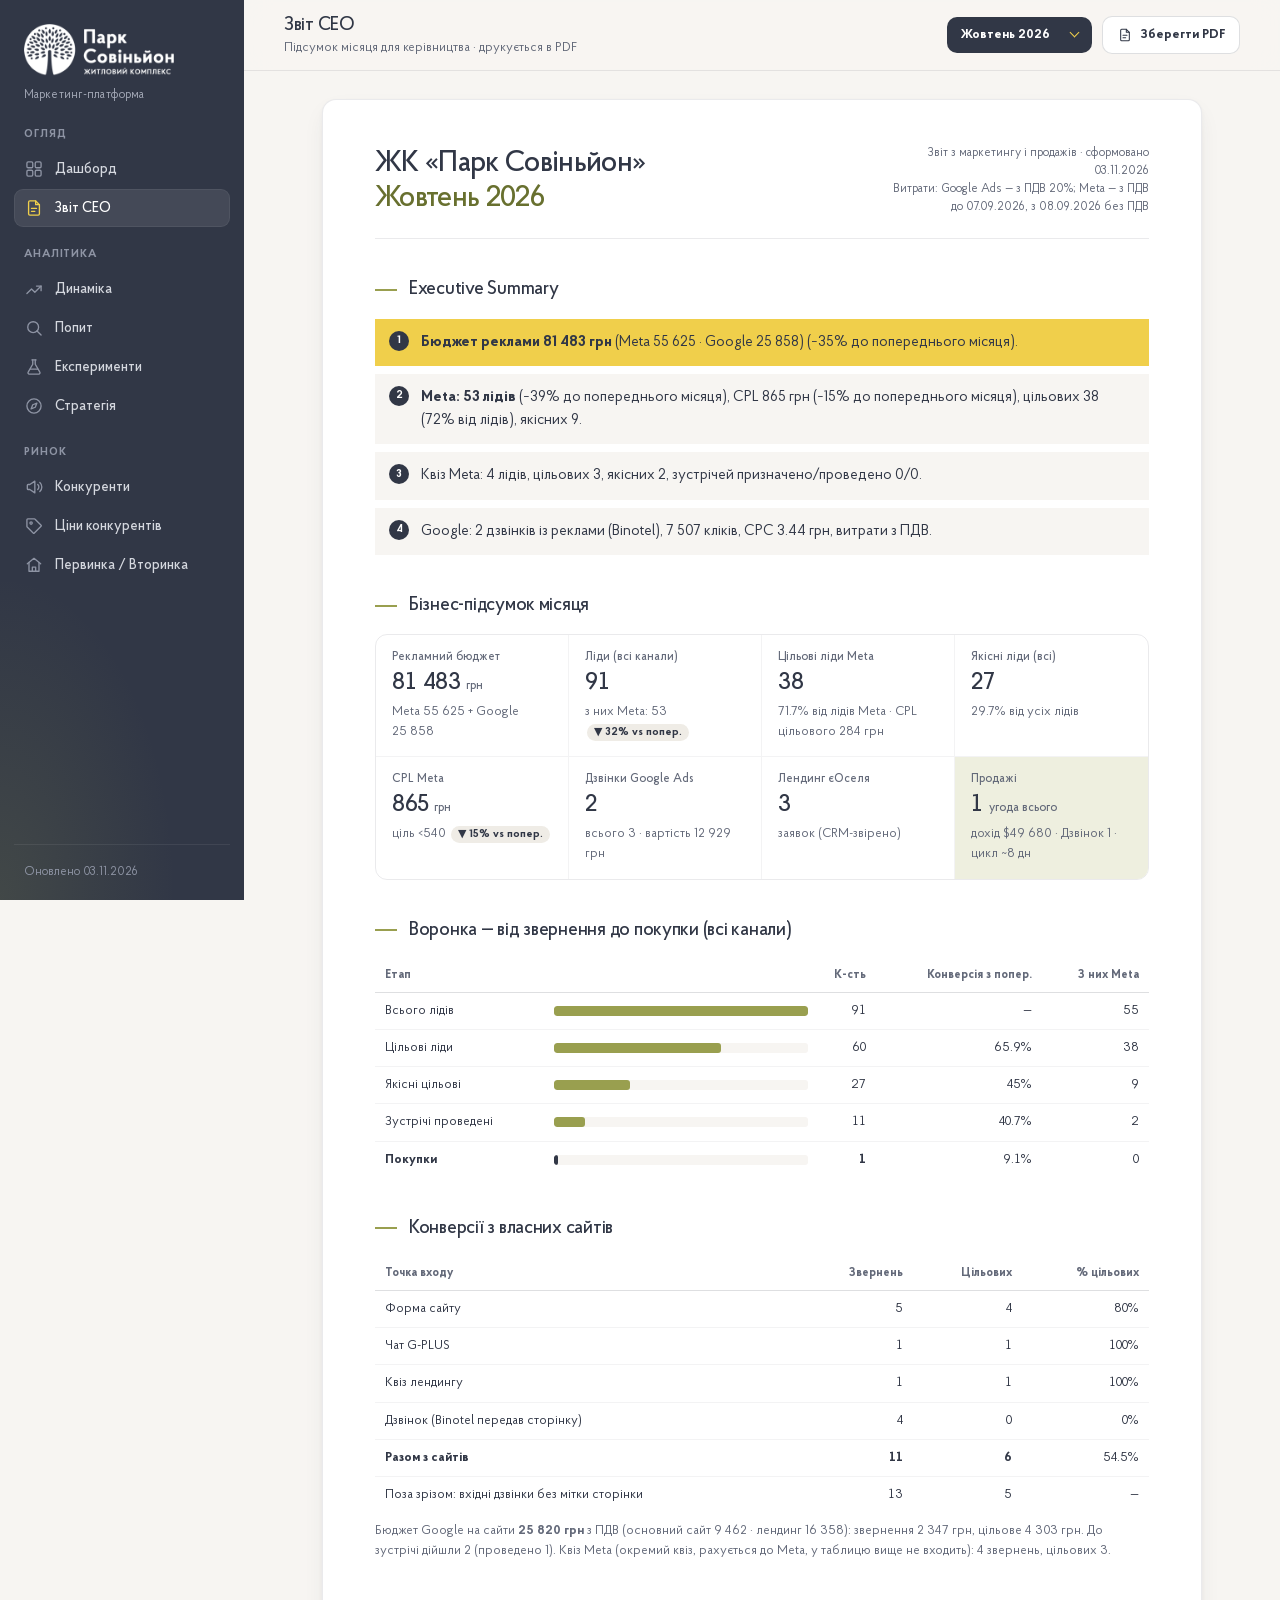
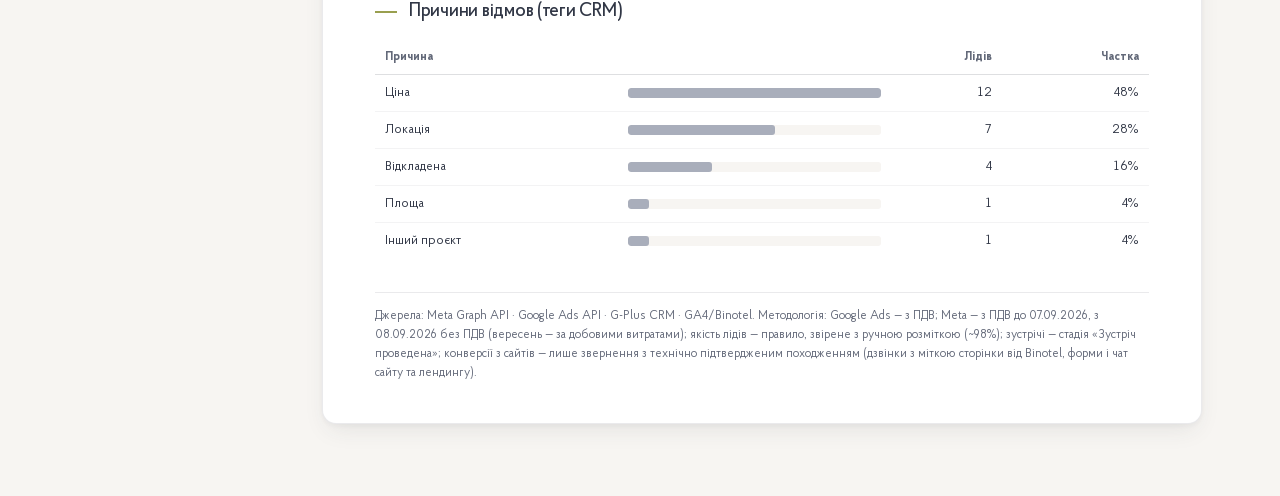
==== commit 591a77cf: "Редизайн: бічне меню, ps.css v2, нові картки й графіки, favicon Co-Authored-By: Claude Opus 5.5 <nor" ====
--- a/ceo.html
+++ b/ceo.html
@@ -1,48 +1,60 @@
-<!DOCTYPE html><html lang="uk"><head><meta charset="utf-8"><meta name="viewport" content="width=device-width,initial-scale=1"><meta name="robots" content="noindex,nofollow"><title>Звіт CEO · Парк Совіньйон</title>
+<!DOCTYPE html><html lang="uk"><head><meta charset="utf-8"><meta name="viewport" content="width=device-width,initial-scale=1"><meta name="robots" content="noindex,nofollow"><meta name="referrer" content="strict-origin-when-cross-origin"><meta name="theme-color" content="#313746"><title>Звіт CEO · Парк Совіньйон</title><link rel="icon" type="image/svg+xml" href="favicon.svg"><link rel="preload" href="fonts/ProbaPro-Medium.woff2" as="font" type="font/woff2" crossorigin><link rel="preload" href="fonts/ProbaPro-Regular.woff2" as="font" type="font/woff2" crossorigin><link rel="stylesheet" href="ps.css">
 <style>
-@font-face{font-family:'Proba Pro';src:url('fonts/ProbaPro-Regular.woff2') format('woff2');font-weight:400;font-display:swap}
-@font-face{font-family:'Proba Pro';src:url('fonts/ProbaPro-Medium.woff2') format('woff2');font-weight:500;font-display:swap}
-@font-face{font-family:'Proba Pro';src:url('fonts/ProbaPro-Bold.woff2') format('woff2');font-weight:700;font-display:swap}
-:root{--olive:#999F4F;--olive-d:#7d8337;--yellow:#F0CF4B;--navy:#313746;--gray:#767C8D;--cream:#F7F5F2;--line:rgba(49,55,70,.1)}
-*{box-sizing:border-box;margin:0;padding:0}
-body{font-family:'Proba Pro',system-ui,sans-serif;background:var(--cream);color:var(--navy);line-height:1.45;font-size:15px}
-.bar{position:sticky;top:0;background:rgba(247,245,242,.94);border-bottom:1px solid var(--line);padding:12px 16px;display:flex;gap:10px;align-items:center;justify-content:space-between;flex-wrap:wrap;z-index:5}
-.bar b{font-size:15px} .bar .r{display:flex;gap:9px;align-items:center}
-.xnav{display:flex;gap:6px;align-items:center;flex-wrap:wrap}.xnav a{color:var(--navy);font-weight:700;font-size:12px;text-decoration:none;background:#fff;border:1px solid var(--line);padding:6px 11px;border-radius:999px;white-space:nowrap}
-@media(max-width:820px){.xnav{order:3;width:100%;overflow-x:auto;-webkit-overflow-scrolling:touch;padding:2px 0}}
-.btn{border:0;background:var(--navy);color:#fff;font:inherit;font-weight:700;font-size:12px;border-radius:999px;padding:9px 16px;cursor:pointer}
-.btn.y{background:var(--yellow);color:var(--navy)}
-select{appearance:none;background:#fff;border:1px solid var(--line);border-radius:999px;padding:8px 30px 8px 14px;font:inherit;font-weight:600;font-size:12px}
-.page{max-width:820px;margin:0 auto;padding:26px 22px 60px;background:#fff}
-h1{font-size:30px;margin-bottom:2px} .sub{color:var(--gray);font-size:12px;margin-bottom:20px}
-h2{font-size:15px;margin:24px 0 10px;padding-bottom:6px;border-bottom:2px solid var(--olive)}
-.es{border-left:1px solid var(--yellow);background:#fffdf4;padding:10px 14px;margin-bottom:8px;font-size:15px}
-.es b{color:var(--navy)}
-.kpis{display:grid;grid-template-columns:repeat(4,1fr);gap:10px}
-@media(max-width:700px){.kpis{grid-template-columns:1fr 1fr}}
-.k{border:1px solid var(--line);border-radius:10px;padding:10px 12px}
-.k .l{font-size:12px;color:var(--gray);font-weight:600;text-transform:uppercase;letter-spacing:.03em}
-.k .v{font-size:19px;font-weight:700;margin-top:3px}.k .v small{font-size:12px;color:var(--gray);font-weight:600}
-.k .s{font-size:12px;color:var(--gray);margin-top:3px}
-table{width:100%;border-collapse:collapse;font-size:12px;margin:6px 0}
-th{text-align:left;color:var(--gray);font-weight:600;font-size:12px;padding:6px 8px;border-bottom:2px solid var(--line)}
-td{padding:7px 8px;border-bottom:1px solid var(--line);font-variant-numeric:tabular-nums}
-td.n,th.n{text-align:right}
-tr:last-child td{border-bottom:0}
-ul{list-style:none} li{padding:5px 0 5px 18px;position:relative;font-size:15px;border-bottom:1px solid var(--line)}
-li:last-child{border-bottom:0} li::before{content:'›';position:absolute;left:2px;color:var(--olive-d);font-weight:700}
-.foot{margin-top:26px;color:var(--gray);font-size:12px;text-align:center}
+/* ── Звіт CEO: сторінка-документ (система — ps.css) ── */
+.sheet{max-width:880px;margin:0 auto;background:#fff;border:1px solid var(--line);border-radius:var(--r);box-shadow:var(--sh-2);padding:44px 52px 40px}
+@media (max-width:700px){.sheet{padding:24px 18px 28px;border-radius:12px}}
+.cover{display:flex;justify-content:space-between;align-items:flex-end;gap:20px;padding-bottom:22px;border-bottom:1px solid var(--line)}
+.cover h1{margin:0;font-size:30px;font-weight:500;letter-spacing:var(--tr-h1);line-height:1.15;text-wrap:balance}
+.cover h1 span{display:block;color:var(--olive-d)}
+.cover .meta{font-size:var(--fs-xs);color:var(--gray);text-align:right;line-height:1.5;max-width:270px}
+@media (max-width:700px){.cover{flex-direction:column;align-items:flex-start}.cover .meta{text-align:left}.cover h1{font-size:24px}}
+.sheet h2{display:flex;align-items:center;gap:12px;font-size:19px;font-weight:500;letter-spacing:var(--tr-head);margin:36px 0 14px;padding:0;border:0}
+.sheet h2::before{content:"";flex:0 0 22px;height:2px;background:var(--olive)}
+.es{position:relative;padding:12px 16px 12px 46px;margin-bottom:8px;font-size:var(--fs-body);line-height:1.55;background:var(--cream);counter-increment:es}
+.es::before{content:counter(es);position:absolute;left:14px;top:12px;width:20px;height:20px;border-radius:50%;background:var(--navy);color:#fff;font-size:11px;font-weight:600;display:flex;align-items:center;justify-content:center}
+.ess{counter-reset:es}
+.es:first-child{background:var(--yellow)}
+.es:first-child::before{background:var(--navy)}
+.kp{display:grid;grid-template-columns:repeat(4,minmax(0,1fr));border:1px solid var(--line);border-radius:12px;overflow:hidden}
+@media (max-width:700px){.kp{grid-template-columns:1fr 1fr}}
+.k{padding:14px 16px;border-right:1px solid var(--line-soft);border-bottom:1px solid var(--line-soft);min-width:0}
+.k:nth-child(4n){border-right:0}.k:nth-last-child(-n+4){border-bottom:0}
+@media (max-width:700px){.k:nth-child(4n){border-right:1px solid var(--line-soft)}.k:nth-child(2n){border-right:0}.k:nth-last-child(-n+4){border-bottom:1px solid var(--line-soft)}.k:nth-last-child(-n+2){border-bottom:0}}
+.k .l{font-size:var(--fs-xs);color:var(--gray);font-weight:500;line-height:1.35}
+.k .v{font-size:24px;font-weight:500;letter-spacing:var(--tr-num);margin-top:4px;line-height:1.15;font-variant-numeric:tabular-nums}
+.k .v small{font-size:var(--fs-xs);color:var(--gray);font-weight:500;letter-spacing:0}
+.k .s{font-size:var(--fs-xs);color:var(--gray);margin-top:5px;line-height:1.45}
+.k .s small{display:inline-block;font-size:11px;font-weight:600;color:var(--navy);background:var(--cream-2);border-radius:999px;padding:0 7px;margin-left:2px}
+.k.hl{background:var(--olive-t)}
+.sheet table{width:100%;border-collapse:collapse;font-size:var(--fs-sm);margin:4px 0}
+.sheet th{text-align:left;color:var(--gray);font-weight:600;font-size:var(--fs-xs);padding:8px 10px;border-bottom:1px solid var(--line-2)}
+.sheet td{padding:9px 10px;border-bottom:1px solid var(--line-soft);font-variant-numeric:tabular-nums}
+.sheet td.n,.sheet th.n{text-align:right}
+.sheet tr:last-child td{border-bottom:0}
+.sheet td.bc{width:34%;padding-right:0}
+.bt{height:10px;background:var(--cream);border-radius:3px;overflow:hidden}
+.bt i{display:block;height:100%;background:var(--olive);border-radius:3px}
+.bt.dk i{background:var(--navy)}.bt.rj i{background:var(--gray-3)}
+.sheet ul{list-style:none;margin:0;padding:0}
+.sheet li{position:relative;padding:8px 0 8px 20px;font-size:var(--fs-body);line-height:1.5;border-bottom:1px solid var(--line-soft)}
+.sheet li:last-child{border-bottom:0}
+.sheet li::before{content:"";position:absolute;left:3px;top:16px;width:7px;height:7px;border-radius:2px;background:var(--olive)}
+.plans{background:var(--yellow);padding:6px 20px 8px}
+.plans li{border-bottom-color:rgba(49,55,70,.12)}.plans li::before{background:var(--navy)}
+.sheet .s{font-size:var(--fs-sm);color:var(--gray);line-height:1.55}
+.foot{margin-top:32px;padding-top:14px;border-top:1px solid var(--line);color:var(--gray);font-size:var(--fs-xs);line-height:1.6}
+.top-r .btn .ic{width:16px;height:16px}
 @media print{
- .bar{display:none} body{background:#fff} .page{max-width:100%;padding:0}
- h2{break-after:avoid} .k,.es,tr{break-inside:avoid}
+ .sheet{max-width:100%;padding:0;border:0;box-shadow:none;border-radius:0}
+ .sheet h2{break-after:avoid} .k,.es,tr,.plans li{break-inside:avoid}
+ .es,.plans,.k.hl,.bt,.bt i{-webkit-print-color-adjust:exact;print-color-adjust:exact}
  @page{size:A4;margin:14mm 12mm}
 }
 </style>
-<link rel="stylesheet" href="ps.css"></head><body>
-<div class="bar"><b>Звіт CEO · «Парк Совіньйон»</b><nav class="xnav"><a href="index.html">Дашборд</a><a href="trends.html">Динаміка</a><a href="demand.html">Попит</a><a href="strategy.html">Стратегія</a><a href="competitors.html">Конкуренти</a><a href="prices.html">Ціни</a><a href="own_market.html">Первинка/Вторинка</a><a href="experiments.html">Експерименти</a></nav><div class="r"><select id="msel"></select><button class="btn" onclick="window.print()">⬇ Зберегти PDF</button></div></div>
-<div class="page" id="pg"></div>
+</head><body><a class="skip" href="#content">Перейти до змісту</a><div class="app"><aside class="side" id="side" aria-label="Розділи дашборда"><a class="side-logo" href="index.html" aria-label="Парк Совіньйон — на головну"><img src="img/ui/logo-white.webp" width="180" height="62" alt="Парк Совіньйон"></a><div class="side-cap">Маркетинг-платформа</div><nav class="side-nav"><div class="nv-g"><div class="nv-gt">Огляд</div><a class="nv" href="index.html"><svg class="ic" viewBox="0 0 24 24" width="20" height="20" fill="none" stroke="currentColor" stroke-width="1.6" stroke-linecap="round" stroke-linejoin="round" aria-hidden="true"><rect x="3.5" y="3.5" width="7" height="7" rx="1.5"/><rect x="13.5" y="3.5" width="7" height="7" rx="1.5"/><rect x="3.5" y="13.5" width="7" height="7" rx="1.5"/><rect x="13.5" y="13.5" width="7" height="7" rx="1.5"/></svg><span>Дашборд</span></a><a class="nv on" href="ceo.html" aria-current="page"><svg class="ic" viewBox="0 0 24 24" width="20" height="20" fill="none" stroke="currentColor" stroke-width="1.6" stroke-linecap="round" stroke-linejoin="round" aria-hidden="true"><path d="M14 3.5H7a1.5 1.5 0 0 0-1.5 1.5v14A1.5 1.5 0 0 0 7 20.5h10a1.5 1.5 0 0 0 1.5-1.5V8z"/><path d="M14 3.5V8h4.5"/><path d="M9 12.5h6M9 16h4"/></svg><span>Звіт CEO</span></a></div><div class="nv-g"><div class="nv-gt">Аналітика</div><a class="nv" href="trends.html"><svg class="ic" viewBox="0 0 24 24" width="20" height="20" fill="none" stroke="currentColor" stroke-width="1.6" stroke-linecap="round" stroke-linejoin="round" aria-hidden="true"><path d="M3.5 17.5l5.5-5.5 4 4 7.5-7.5"/><path d="M15 8.5h5.5V14"/></svg><span>Динаміка</span></a><a class="nv" href="demand.html"><svg class="ic" viewBox="0 0 24 24" width="20" height="20" fill="none" stroke="currentColor" stroke-width="1.6" stroke-linecap="round" stroke-linejoin="round" aria-hidden="true"><circle cx="11" cy="11" r="6.5"/><path d="M20.5 20.5l-4.9-4.9"/></svg><span>Попит</span></a><a class="nv" href="experiments.html"><svg class="ic" viewBox="0 0 24 24" width="20" height="20" fill="none" stroke="currentColor" stroke-width="1.6" stroke-linecap="round" stroke-linejoin="round" aria-hidden="true"><path d="M9.5 3.5h5"/><path d="M10.5 3.5v5.2L5 18.2a1.5 1.5 0 0 0 1.3 2.3h11.4a1.5 1.5 0 0 0 1.3-2.3l-5.5-9.5V3.5"/><path d="M7.5 14.5h9"/></svg><span>Експерименти</span></a><a class="nv" href="strategy.html"><svg class="ic" viewBox="0 0 24 24" width="20" height="20" fill="none" stroke="currentColor" stroke-width="1.6" stroke-linecap="round" stroke-linejoin="round" aria-hidden="true"><circle cx="12" cy="12" r="8.5"/><path d="M15.5 8.5l-2 5-5 2 2-5z"/></svg><span>Стратегія</span></a></div><div class="nv-g"><div class="nv-gt">Ринок</div><a class="nv" href="competitors.html"><svg class="ic" viewBox="0 0 24 24" width="20" height="20" fill="none" stroke="currentColor" stroke-width="1.6" stroke-linecap="round" stroke-linejoin="round" aria-hidden="true"><path d="M4 10v4a1 1 0 0 0 1 1h2l6 4V5L7 9H5a1 1 0 0 0-1 1z"/><path d="M16.5 9a4 4 0 0 1 0 6"/><path d="M19 6.5a7.5 7.5 0 0 1 0 11"/></svg><span>Конкуренти</span></a><a class="nv" href="prices.html"><svg class="ic" viewBox="0 0 24 24" width="20" height="20" fill="none" stroke="currentColor" stroke-width="1.6" stroke-linecap="round" stroke-linejoin="round" aria-hidden="true"><path d="M3.5 12.6V4.5a1 1 0 0 1 1-1h8.1a1 1 0 0 1 .7.3l7.2 7.2a1 1 0 0 1 0 1.4l-8.1 8.1a1 1 0 0 1-1.4 0l-7.2-7.2a1 1 0 0 1-.3-.7z"/><circle cx="8.5" cy="8.5" r="1.4"/></svg><span>Ціни конкурентів</span></a><a class="nv" href="own_market.html"><svg class="ic" viewBox="0 0 24 24" width="20" height="20" fill="none" stroke="currentColor" stroke-width="1.6" stroke-linecap="round" stroke-linejoin="round" aria-hidden="true"><path d="M4 10.5L12 4l8 6.5"/><path d="M6 9v10.5h12V9"/><path d="M10 19.5v-5h4v5"/></svg><span>Первинка / Вторинка</span></a></div></nav><div class="side-ft">Оновлено 03.11.2026</div></aside><div class="scrim" id="scrim" hidden></div><div class="main"><header class="top"><button class="burger" id="burger" type="button" aria-label="Меню" aria-controls="side" aria-expanded="false"><svg class="ic" viewBox="0 0 24 24" width="20" height="20" fill="none" stroke="currentColor" stroke-width="1.6" stroke-linecap="round" stroke-linejoin="round" aria-hidden="true"><path d="M4 7h16M4 12h16M4 17h16"/></svg></button><div class="top-t"><h1 class="top-h">Звіт CEO</h1><p class="top-sub">Підсумок місяця для керівництва · друкується в PDF</p></div><div class="top-r"><label class="msel"><span class="sr">Місяць</span><select id="msel"></select></label><button class="btn" type="button" id="printBtn"><svg class="ic" viewBox="0 0 24 24" width="20" height="20" fill="none" stroke="currentColor" stroke-width="1.6" stroke-linecap="round" stroke-linejoin="round" aria-hidden="true"><path d="M14 3.5H7a1.5 1.5 0 0 0-1.5 1.5v14A1.5 1.5 0 0 0 7 20.5h10a1.5 1.5 0 0 0 1.5-1.5V8z"/><path d="M14 3.5V8h4.5"/><path d="M9 12.5h6M9 16h4"/></svg>Зберегти PDF</button></div></header><div id="content">
+<main class="pg"><article class="sheet" id="pg"></article></main></div></div></div><script>(function(){var b=document.getElementById("burger"),s=document.getElementById("side"),r=document.getElementById("scrim");function t(o){s.classList.toggle("open",o);r.hidden=!o;b.setAttribute("aria-expanded",o);document.body.classList.toggle("lock",o)}b.addEventListener("click",function(){t(!s.classList.contains("open"))});r.addEventListener("click",function(){t(false)});document.addEventListener("keydown",function(e){if(e.key==="Escape")t(false)})})();</script>
 <script>
-const DATA={"months": ["2025-11", "2025-12", "2026-01", "2026-02", "2026-03", "2026-04", "2026-05", "2026-06", "2026-07", "2026-08", "2026-09", "2026-10"], "labels": {"2025-11": "Листопад 2025", "2025-12": "Грудень 2025", "2026-01": "Січень 2026", "2026-02": "Лютий 2026", "2026-03": "Березень 2026", "2026-04": "Квітень 2026", "2026-05": "Травень 2026", "2026-06": "Червень 2026", "2026-07": "Липень 2026", "2026-08": "Серпень 2026", "2026-09": "Вересень 2026", "2026-10": "Жовтень 2026", "2026-11": "Листопад 2026"}, "d": {"2025-11": {"spend_meta": 50896, "leads": 118, "cpl": 347, "lf": 40860, "gspend": 46825, "gcpc": 1.01, "vl": "з ПДВ", "total": 177, "green": 25, "celev": 69, "gcalls": 15, "gads": 13, "rej": {"Локація": 8, "Ціна": 26, "Інше місто": 8, "Відкладена": 4, "Площа": 2, "Інший проєкт": 3}, "apt": 2, "rev": 161079, "dsrc": {"Візит": 2}, "meta_n": 0, "meta_rev": 0, "cyc": 86, "landing": 0, "funnel": {"total": 177, "target": 102, "qual": 25, "meet": 20, "deal": 2}, "fmeta": {"total": 118, "target": 69, "qual": 5, "meet": 2, "deal": 0}, "site": {"total": 15, "target": 9, "calls": 0, "calls_ads": 0, "calls_t": 0, "forms": 15, "forms_t": 9, "by": {"Чат G-PLUS": {"n": 3, "t": 0}, "Зворотний зв'язок": {"n": 1, "t": 1}, "Форма сайту": {"n": 11, "t": 8}}, "meet4": 1, "meet5": 1, "untracked": 30, "untracked_t": 11, "cost_main": 46803, "cost_land": 0, "cost": 46803, "n_main": 15, "n_land": 0, "t_main": 9, "t_land": 0, "cpl": 3120, "cpl_t": 5200, "cpl_main": 3120, "cpl_land": 0, "quiz": {"n": 0, "t": 0, "meet4": 0, "meet5": 0}, "land_attr": {}, "ads_n": 3, "ads_t": 2, "cpl_ads": 15601, "cpl_ads_t": 23402}, "ins": {"summary": ["<b>Бюджет реклами 97 721 грн</b> (Meta 50 896 · Google 46 825).", "<b>Meta: 118 лідів</b>, CPL 347 грн, цільових 69 (58% від лідів), якісних 5.", "Google: 13 дзвінків із реклами (Binotel), 46 625 кліків, CPC 1.01 грн, витрати з ПДВ.", "Сайти й лендинг: 15 звернень (основний сайт 15, лендинг єОселя 0), цільових 9; дзвінки без мітки сторінки поза зрізом: 30.", "<b>Лідів усього (Meta + квіз + сайти + лендинг): 133</b>; у CRM за місяць 177 звернень, якісних 25.", "<b>Продажі: 2 угод на $161 079</b>."], "auto": true}}, "2025-12": {"spend_meta": 63548, "leads": 113, "cpl": 422, "lf": 47700, "gspend": 58069, "gcpc": 0.92, "vl": "з ПДВ", "total": 151, "green": 18, "celev": 64, "gcalls": 16, "gads": 12, "rej": {"Ціна": 9, "Локація": 5, "Площа": 2, "Відкладена": 9, "Інше місто": 13, "Чекає будинок": 1}, "apt": 1, "rev": 67800, "dsrc": {"Дзвінок": 1}, "meta_n": 0, "meta_rev": 0, "cyc": 48, "landing": 0, "funnel": {"total": 151, "target": 85, "qual": 18, "meet": 9, "deal": 1}, "fmeta": {"total": 113, "target": 64, "qual": 11, "meet": 2, "deal": 0}, "site": {"total": 8, "target": 6, "calls": 0, "calls_ads": 0, "calls_t": 0, "forms": 8, "forms_t": 6, "by": {"Чат G-PLUS": {"n": 2, "t": 1}, "Форма сайту": {"n": 5, "t": 4}, "Зворотний зв'язок": {"n": 1, "t": 1}}, "meet4": 0, "meet5": 0, "untracked": 25, "untracked_t": 10, "cost_main": 58069, "cost_land": 0, "cost": 58069, "n_main": 8, "n_land": 0, "t_main": 6, "t_land": 0, "cpl": 7259, "cpl_t": 9678, "cpl_main": 7259, "cpl_land": 0, "quiz": {"n": 0, "t": 0, "meet4": 0, "meet5": 0}, "land_attr": {}, "ads_n": 0, "ads_t": 0, "cpl_ads": 0, "cpl_ads_t": 0}, "ins": {"summary": ["<b>Бюджет реклами 121 618 грн</b> (Meta 63 548 · Google 58 069) (+24% до попереднього місяця).", "<b>Meta: 113 лідів</b> (−4% до попереднього місяця), CPL 422 грн (+22% до попереднього місяця), цільових 64 (57% від лідів), якісних 11.", "Google: 12 дзвінків із реклами (Binotel), 62 948 кліків, CPC 0.92 грн, витрати з ПДВ.", "Сайти й лендинг: 8 звернень (основний сайт 8, лендинг єОселя 0), цільових 6; дзвінки без мітки сторінки поза зрізом: 25.", "<b>Лідів усього (Meta + квіз + сайти + лендинг): 121</b>; у CRM за місяць 151 звернень, якісних 18.", "<b>Продажі: 1 угод на $67 800</b>.", "Інтерес до «купити квартиру в Одесі» (Google Trends, індекс): 53 (−15% до попереднього місяця)."], "auto": true}}, "2026-01": {"spend_meta": 66332, "leads": 110, "cpl": 451, "lf": 49597, "gspend": 41370, "gcpc": 0.67, "vl": "з ПДВ", "total": 145, "green": 20, "celev": 61, "gcalls": 7, "gads": 6, "rej": {"Локація": 9, "Інше місто": 14, "Ціна": 9, "Відкладена": 7}, "apt": 0, "rev": 0, "dsrc": {}, "meta_n": 0, "meta_rev": 0, "cyc": null, "landing": 0, "funnel": {"total": 145, "target": 84, "qual": 20, "meet": 14, "deal": 0}, "fmeta": {"total": 108, "target": 61, "qual": 8, "meet": 3, "deal": 0}, "site": {"total": 9, "target": 5, "calls": 0, "calls_ads": 0, "calls_t": 0, "forms": 9, "forms_t": 5, "by": {"Форма сайту": {"n": 6, "t": 3}, "Чат G-PLUS": {"n": 2, "t": 1}, "Зворотний зв'язок": {"n": 1, "t": 1}}, "meet4": 0, "meet5": 0, "untracked": 22, "untracked_t": 12, "cost_main": 41356, "cost_land": 0, "cost": 41356, "n_main": 9, "n_land": 0, "t_main": 5, "t_land": 0, "cpl": 4595, "cpl_t": 8271, "cpl_main": 4595, "cpl_land": 0, "quiz": {"n": 0, "t": 0, "meet4": 0, "meet5": 0}, "land_attr": {}, "ads_n": 2, "ads_t": 0, "cpl_ads": 20678, "cpl_ads_t": 0}, "ins": {"summary": ["<b>Бюджет реклами 107 702 грн</b> (Meta 66 332 · Google 41 370) (−11% до попереднього місяця).", "<b>Meta: 110 лідів</b> (−3% до попереднього місяця), CPL 451 грн (+7% до попереднього місяця), цільових 61 (55% від лідів), якісних 8.", "Google: 6 дзвінків із реклами (Binotel), 61 776 кліків, CPC 0.67 грн, витрати з ПДВ.", "Сайти й лендинг: 9 звернень (основний сайт 9, лендинг єОселя 0), цільових 5; дзвінки без мітки сторінки поза зрізом: 22.", "<b>Лідів усього (Meta + квіз + сайти + лендинг): 119</b>; у CRM за місяць 145 звернень, якісних 20.", "<b>Продажі: 0 угод</b>.", "Інтерес до «купити квартиру в Одесі» (Google Trends, індекс): 55 (+3% до попереднього місяця)."], "auto": true}}, "2026-02": {"spend_meta": 68509, "leads": 140, "cpl": 382, "lf": 53450, "gspend": 49786, "gcpc": 1.04, "vl": "з ПДВ", "total": 170, "green": 16, "celev": 87, "gcalls": 10, "gads": 8, "rej": {"Ціна": 16, "Інше місто": 14, "Локація": 8, "Площа": 3, "Відкладена": 7}, "apt": 0, "rev": 0, "dsrc": {}, "meta_n": 0, "meta_rev": 0, "cyc": null, "landing": 0, "funnel": {"total": 170, "target": 95, "qual": 16, "meet": 9, "deal": 0}, "fmeta": {"total": 142, "target": 87, "qual": 13, "meet": 6, "deal": 0}, "site": {"total": 11, "target": 3, "calls": 7, "calls_ads": 6, "calls_t": 1, "forms": 4, "forms_t": 2, "by": {"Зворотний зв'язок": {"n": 1, "t": 0}, "Дзвінок": {"n": 7, "t": 1}, "Форма сайту": {"n": 2, "t": 2}, "Чат G-PLUS": {"n": 1, "t": 0}}, "meet4": 1, "meet5": 1, "untracked": 14, "untracked_t": 2, "cost_main": 49742, "cost_land": 0, "cost": 49742, "n_main": 11, "n_land": 0, "t_main": 3, "t_land": 0, "cpl": 4522, "cpl_t": 16581, "cpl_main": 4522, "cpl_land": 0, "quiz": {"n": 0, "t": 0, "meet4": 0, "meet5": 0}, "land_attr": {}, "ads_n": 7, "ads_t": 1, "cpl_ads": 7106, "cpl_ads_t": 49742}, "ins": {"summary": ["<b>Бюджет реклами 118 295 грн</b> (Meta 68 509 · Google 49 786) (+10% до попереднього місяця).", "<b>Meta: 140 лідів</b> (+27% до попереднього місяця), CPL 382 грн (−15% до попереднього місяця), цільових 87 (62% від лідів), якісних 13.", "Google: 8 дзвінків із реклами (Binotel), 47 444 кліків, CPC 1.04 грн, витрати з ПДВ.", "Сайти й лендинг: 11 звернень (основний сайт 11, лендинг єОселя 0), цільових 3; дзвінки без мітки сторінки поза зрізом: 14.", "<b>Лідів усього (Meta + квіз + сайти + лендинг): 151</b>; у CRM за місяць 170 звернень, якісних 16.", "<b>Продажі: 0 угод</b>.", "Інтерес до «купити квартиру в Одесі» (Google Trends, індекс): 52 (−5% до попереднього місяця)."], "auto": true}}, "2026-03": {"spend_meta": 75287, "leads": 139, "cpl": 493, "lf": 68562, "gspend": 60697, "gcpc": 1.58, "vl": "з ПДВ", "total": 208, "green": 31, "celev": 79, "gcalls": 25, "gads": 19, "rej": {"Ціна": 24, "Локація": 11, "Площа": 6, "Інше місто": 2, "Відкладена": 5}, "apt": 1, "rev": 93060, "dsrc": {"Візит": 1}, "meta_n": 0, "meta_rev": 0, "cyc": 22, "landing": 0, "funnel": {"total": 208, "target": 127, "qual": 31, "meet": 21, "deal": 1}, "fmeta": {"total": 139, "target": 79, "qual": 5, "meet": 4, "deal": 0}, "site": {"total": 38, "target": 25, "calls": 15, "calls_ads": 11, "calls_t": 5, "forms": 23, "forms_t": 20, "by": {"Дзвінок": {"n": 15, "t": 5}, "Форма сайту": {"n": 11, "t": 9}, "Зворотний зв'язок": {"n": 7, "t": 6}, "Чат G-PLUS": {"n": 4, "t": 4}, "Квіз лендингу": {"n": 1, "t": 1}}, "meet4": 1, "meet5": 1, "untracked": 19, "untracked_t": 11, "cost_main": 60696, "cost_land": 0, "cost": 60696, "n_main": 37, "n_land": 1, "t_main": 24, "t_land": 1, "cpl": 1597, "cpl_t": 2428, "cpl_main": 1640, "cpl_land": 0, "quiz": {"n": 0, "t": 0, "meet4": 0, "meet5": 0}, "land_attr": {}, "ads_n": 18, "ads_t": 7, "cpl_ads": 3372, "cpl_ads_t": 8671}, "ins": {"done": ["TikTok зупинено — бюджет перерозподілено в Meta і Google", "Lookalike оновлено цільовими лідами березня", "Запущено тестову Messenger-кампанію (перехід у чат)", "Запущено лендинг єОселя з окремою рекламою", "3 угоди в CRM — перші продажі за час відстеження (цикл ліда 2–4 міс)"], "plans": ["Збільшити кампанії з переходом на лендинг", "Оновлення меседжів (посилів) на травень"], "summary": ["<b>Бюджет реклами 135 984 грн</b> (Meta 75 287 · Google 60 697) (+15% до попереднього місяця).", "<b>Meta: 139 лідів</b> (−1% до попереднього місяця), CPL 493 грн (+29% до попереднього місяця), цільових 79 (57% від лідів), якісних 5.", "Google: 19 дзвінків із реклами (Binotel), 38 240 кліків, CPC 1.58 грн, витрати з ПДВ.", "Сайти й лендинг: 38 звернень (основний сайт 37, лендинг єОселя 1), цільових 25; дзвінки без мітки сторінки поза зрізом: 19.", "<b>Лідів усього (Meta + квіз + сайти + лендинг): 177</b>; у CRM за місяць 208 звернень, якісних 31.", "<b>Продажі: 1 угод на $93 060</b>.", "Інтерес до «купити квартиру в Одесі» (Google Trends, індекс): 71 (+35% до попереднього місяця)."], "auto": true}}, "2026-04": {"spend_meta": 77254, "leads": 139, "cpl": 491, "lf": 68144, "gspend": 51709, "gcpc": 1.27, "vl": "з ПДВ", "total": 193, "green": 24, "celev": 68, "gcalls": 10, "gads": 9, "rej": {"Ціна": 21, "Відкладена": 4, "Локація": 2, "Площа": 1, "Інше місто": 1, "Інший проєкт": 2}, "apt": 1, "rev": 72320, "dsrc": {"Візит": 1}, "meta_n": 0, "meta_rev": 0, "cyc": 23, "landing": 11, "funnel": {"total": 193, "target": 102, "qual": 24, "meet": 17, "deal": 1}, "fmeta": {"total": 138, "target": 68, "qual": 9, "meet": 3, "deal": 0}, "site": {"total": 27, "target": 16, "calls": 6, "calls_ads": 5, "calls_t": 4, "forms": 21, "forms_t": 12, "by": {"Квіз лендингу": {"n": 10, "t": 4}, "Зворотний зв'язок": {"n": 3, "t": 2}, "Форма сайту": {"n": 5, "t": 4}, "Дзвінок": {"n": 6, "t": 4}, "Чат G-PLUS": {"n": 3, "t": 2}}, "meet4": 5, "meet5": 4, "untracked": 18, "untracked_t": 8, "cost_main": 42278, "cost_land": 9411, "cost": 51689, "n_main": 17, "n_land": 10, "t_main": 12, "t_land": 4, "cpl": 1914, "cpl_t": 3231, "cpl_main": 2487, "cpl_land": 941, "quiz": {"n": 0, "t": 0, "meet4": 0, "meet5": 0}, "land_attr": {"ga_total": 11, "ga_cpc": 6, "ga_src": {"google / cpc": 6, "tagassistant.google.com / referral": 3, "(direct) / (none)": 2}, "gads_total": 6, "gads_camp": {"NEW_ єОселя 4 области (клик)": 2, "NEW_ єОселя Украина": 4}}, "ads_n": 18, "ads_t": 9, "cpl_ads": 2872, "cpl_ads_t": 5743}, "ins": {"done": ["Вимкнено нестабільний відеоролик єОселя (завищував CPL у кампаніях єОселя та Premium)", "Google: кліки +6% при бюджеті −14,8%, CPC рекорд 1,06 грн", "Працювали кампанії з переходом на лендинг єОселя"], "plans": ["Збільшити кампанії з переходом на лендинг", "Оновлення меседжів (посилів) на травень"], "summary": ["<b>Бюджет реклами 128 963 грн</b> (Meta 77 254 · Google 51 709) (−5% до попереднього місяця).", "<b>Meta: 139 лідів</b> (+0% до попереднього місяця), CPL 491 грн (−0% до попереднього місяця), цільових 68 (49% від лідів), якісних 9.", "Google: 9 дзвінків із реклами (Binotel), 40 524 кліків, CPC 1.27 грн, витрати з ПДВ.", "Сайти й лендинг: 27 звернень (основний сайт 17, лендинг єОселя 10), цільових 16; дзвінки без мітки сторінки поза зрізом: 18.", "<b>Лідів усього (Meta + квіз + сайти + лендинг): 166</b>; у CRM за місяць 193 звернень, якісних 24.", "<b>Продажі: 1 угод на $72 320</b>.", "Інтерес до «купити квартиру в Одесі» (Google Trends, індекс): 62 (−12% до попереднього місяця)."], "auto": true}}, "2026-05": {"spend_meta": 89645, "leads": 142, "cpl": 529, "lf": 75072, "gspend": 58942, "gcpc": 0.83, "vl": "з ПДВ", "total": 205, "green": 18, "celev": 81, "gcalls": 16, "gads": 16, "rej": {"Інше місто": 2, "Ціна": 26, "Площа": 4, "Локація": 8, "Відкладена": 2}, "apt": 0, "rev": 0, "dsrc": {}, "meta_n": 0, "meta_rev": 0, "cyc": null, "landing": 14, "funnel": {"total": 205, "target": 107, "qual": 18, "meet": 13, "deal": 0}, "fmeta": {"total": 144, "target": 81, "qual": 4, "meet": 1, "deal": 0}, "site": {"total": 36, "target": 10, "calls": 16, "calls_ads": 15, "calls_t": 0, "forms": 20, "forms_t": 10, "by": {"Квіз лендингу": {"n": 13, "t": 6}, "Форма сайту": {"n": 4, "t": 1}, "Дзвінок": {"n": 16, "t": 0}, "Чат G-PLUS": {"n": 2, "t": 2}, "Зворотний зв'язок": {"n": 1, "t": 1}}, "meet4": 0, "meet5": 0, "untracked": 12, "untracked_t": 5, "cost_main": 37942, "cost_land": 20842, "cost": 58784, "n_main": 23, "n_land": 13, "t_main": 4, "t_land": 6, "cpl": 1633, "cpl_t": 5878, "cpl_main": 1650, "cpl_land": 1603, "quiz": {"n": 0, "t": 0, "meet4": 0, "meet5": 0}, "land_attr": {"ga_total": 14, "ga_cpc": 11, "ga_src": {"google / cpc": 11, "eventsmanager.facebook.com / referral": 3}, "gads_total": 11, "gads_camp": {"NEW_ Покупка Квартир в Одессе гео Украина": 1, "NEW_ єОселя Одесса": 3, "NEW_ єОселя 4 области (клик)": 3, "NEW_ єОселя Украина": 4}}, "ads_n": 29, "ads_t": 7, "cpl_ads": 2027, "cpl_ads_t": 8398}, "ins": {"done": ["Запущено нову кампанію на аудиторію мілтех/IT", "Зупинено Messenger-тест (2 ліди з 32 переписок — формат не конвертує)", "Google CPC — новий рекорд 0,69 грн"], "plans": ["Звузити географію для Meta і Google", "Оновити лендинг та підхід до креативу", "Розкрити цінність «Парк Совіньйон» у креативі", "Перерозподілити бюджет на дві Lookalike-кампанії", "Оновити аудиторію відеокампаній", "Розглянути вказання вартості за м² у формі"], "summary": ["<b>Бюджет реклами 148 586 грн</b> (Meta 89 645 · Google 58 942) (+15% до попереднього місяця).", "<b>Meta: 142 лідів</b> (+2% до попереднього місяця), CPL 529 грн (+8% до попереднього місяця), цільових 81 (57% від лідів), якісних 4.", "Google: 16 дзвінків із реклами (Binotel), 71 315 кліків, CPC 0.83 грн, витрати з ПДВ.", "Сайти й лендинг: 36 звернень (основний сайт 23, лендинг єОселя 13), цільових 10; дзвінки без мітки сторінки поза зрізом: 12.", "<b>Лідів усього (Meta + квіз + сайти + лендинг): 178</b>; у CRM за місяць 205 звернень, якісних 18.", "<b>Продажі: 0 угод</b>.", "Інтерес до «купити квартиру в Одесі» (Google Trends, індекс): 73 (+18% до попереднього місяця)."], "auto": true}}, "2026-06": {"spend_meta": 66377, "leads": 109, "cpl": 574, "lf": 62472, "gspend": 43702, "gcpc": 0.85, "vl": "з ПДВ", "total": 149, "green": 23, "celev": 65, "gcalls": 11, "gads": 9, "rej": {"Локація": 3, "Ціна": 8, "Відкладена": 1, "Площа": 5, "Інший проєкт": 1}, "apt": 4, "rev": 282848, "dsrc": {"OLX": 1, "Візит": 1, "Meta": 2}, "meta_n": 2, "meta_rev": 117767, "cyc": 75, "landing": 2, "funnel": {"total": 149, "target": 86, "qual": 23, "meet": 11, "deal": 4}, "fmeta": {"total": 109, "target": 65, "qual": 9, "meet": 3, "deal": 2}, "site": {"total": 23, "target": 10, "calls": 11, "calls_ads": 9, "calls_t": 1, "forms": 12, "forms_t": 9, "by": {"Форма сайту": {"n": 3, "t": 2}, "Зворотний зв'язок": {"n": 5, "t": 5}, "Дзвінок": {"n": 11, "t": 1}, "Квіз лендингу": {"n": 2, "t": 1}, "Чат G-PLUS": {"n": 2, "t": 1}}, "meet4": 5, "meet5": 4, "untracked": 14, "untracked_t": 8, "cost_main": 33767, "cost_land": 9853, "cost": 43620, "n_main": 21, "n_land": 2, "t_main": 9, "t_land": 1, "cpl": 1897, "cpl_t": 4362, "cpl_main": 1608, "cpl_land": 4926, "quiz": {"n": 0, "t": 0, "meet4": 0, "meet5": 0}, "land_attr": {"ga_total": 1, "ga_cpc": 1, "ga_src": {"google / cpc": 1}, "gads_total": 1, "gads_camp": {"NEW_ єОселя 4 области (клик)": 1}}, "ads_n": 11, "ads_t": 1, "cpl_ads": 3965, "cpl_ads_t": 43620}, "ins": {"summary": ["<b>Продажі: 4 угоди на $282 848.</b> З реклами — лише 2 (Meta, $117 767, 42% доходу, обидві з кампанії Premium); ще 2 — не з реклами: 1 візит в офіс, 1 OLX.", "Лідів Meta менше: <b>109 vs 142</b> (−23%) — наслідок менших витрат (−26% у $) через затримку з оплатою на початку місяця.", "CPL Meta <b>574 грн</b> (+8,5%): перша половина місяця у нормі, наприкінці подорожчав Premium (тижневий CPL $9–11 → <b>$17</b>) і Lookalike ZARS ($8,7 → <b>$30,6</b>) — адсет зупинено, з 22.06 запущено Lookalike на базі контактів ПС.", "<b>Мета місяця виконана — менше лідів «Дорого»:</b> 7 (6,4% лідів Meta) проти 23 (16,0%) у травні — <b>−70%</b>.", "Менше, але якісніше: якісних 18→<b>23</b> (+28%), Conv2 8,8%→15,4%, зустрічі з Meta 1→3, Conv1 Meta 57%→60% — ймовірно, ефект нових аудиторій і креативів. (Числа за єдиним правилом якості, звіреним із ручною розміткою червня.)", "Одна з двох Meta-угод — лід з листопада 2025 (<b>цикл 234 дні</b>): ліди «дозрівають» місяцями."], "done": ["Виконано більшість травневих планів: звужено гео Google, бюджет перерозподілено на дві Lookalike (LAL ZARS + LAL єОселя), оновлено аудиторію відеокампаній", "Запущено нові креативи: про переваги «Парк Совіньйон» та новий креатив про єОселю", "Кабінет Meta реструктуризовано: одна кампанія PS_Leads з адсетами-аудиторіями (Non-target, Premium, Мілтех/IT, Management/Business, Lookalike)", "Lookalike ZARS зупинено через подорожчання лідів, запущено Lookalike на базі контактів ПС", "НЕ виконано: редизайн лендинга — перенесено, готується на липень"], "plans": ["Редизайн лендинга єОселя (у роботі)", "Оновити аудиторію Lookalike: додати контакти цільових лідів червня", "Оцінити нові адсети-аудиторії (Мілтех/IT, Management/Business, LAL) за повний місяць"]}}, "2026-07": {"spend_meta": 62480, "leads": 119, "cpl": 499, "lf": 59358, "gspend": 50567, "gcpc": 0.79, "vl": "з ПДВ", "total": 167, "green": 31, "celev": 59, "gcalls": 15, "gads": 12, "rej": {"Ціна": 9, "Площа": 4, "Інший проєкт": 1, "Відкладена": 1, "Локація": 6}, "apt": 3, "rev": 139854, "dsrc": {"Дзвінок": 2, "Ріелтор": 1}, "meta_n": 0, "meta_rev": 0, "cyc": 224, "landing": 3, "funnel": {"total": 167, "target": 84, "qual": 31, "meet": 15, "deal": 3}, "fmeta": {"total": 118, "target": 59, "qual": 14, "meet": 6, "deal": 0}, "site": {"total": 22, "target": 10, "calls": 12, "calls_ads": 11, "calls_t": 3, "forms": 10, "forms_t": 7, "by": {"Чат G-PLUS": {"n": 2, "t": 2}, "Зворотний зв'язок": {"n": 3, "t": 1}, "Дзвінок": {"n": 12, "t": 3}, "Квіз лендингу": {"n": 3, "t": 2}, "Форма сайту": {"n": 2, "t": 2}}, "meet4": 1, "meet5": 1, "untracked": 19, "untracked_t": 8, "cost_main": 39734, "cost_land": 10733, "cost": 50467, "n_main": 19, "n_land": 3, "t_main": 8, "t_land": 2, "cpl": 2294, "cpl_t": 5047, "cpl_main": 2091, "cpl_land": 3578, "quiz": {"n": 0, "t": 0, "meet4": 0, "meet5": 0}, "land_attr": {"ga_total": 3, "ga_cpc": 3, "ga_src": {"google / cpc": 3}, "gads_total": 3, "gads_camp": {"NEW_ єОселя Одесса": 1, "NEW_ єОселя 4 области (клик)": 2}}, "ads_n": 15, "ads_t": 5, "cpl_ads": 3364, "cpl_ads_t": 10093}, "ins": {"summary": ["<b>Бюджет реклами 113 047 грн</b> (Meta 62 480 · Google 50 567) (+3% до попереднього місяця).", "<b>Meta: 119 лідів</b> (+9% до попереднього місяця), CPL 499 грн (−13% до попереднього місяця), цільових 59 (50% від лідів), якісних 14.", "Google: 12 дзвінків із реклами (Binotel), 64 253 кліків, CPC 0.79 грн, витрати з ПДВ.", "Сайти й лендинг: 22 звернень (основний сайт 19, лендинг єОселя 3), цільових 10; дзвінки без мітки сторінки поза зрізом: 19.", "<b>Лідів усього (Meta + квіз + сайти + лендинг): 141</b>; у CRM за місяць 167 звернень, якісних 31.", "<b>Продажі: 3 угод на $139 854</b>.", "Інтерес до «купити квартиру в Одесі» (Google Trends, індекс): 72 (+0% до попереднього місяця)."], "auto": true}}, "2026-08": {"spend_meta": 73730, "leads": 100, "cpl": 689, "lf": 68893, "gspend": 49078, "gcpc": 0.8, "vl": "з ПДВ", "total": 157, "green": 30, "celev": 63, "gcalls": 16, "gads": 14, "rej": {"Відкладена": 4, "Ціна": 16, "Локація": 7, "Площа": 7}, "apt": 4, "rev": 207384, "dsrc": {"Дзвінок": 1, "Візит": 2, "Meta": 1}, "meta_n": 1, "meta_rev": 45231, "cyc": 60, "landing": 3, "funnel": {"total": 157, "target": 96, "qual": 30, "meet": 14, "deal": 4}, "fmeta": {"total": 101, "target": 63, "qual": 14, "meet": 4, "deal": 1}, "site": {"total": 32, "target": 17, "calls": 13, "calls_ads": 13, "calls_t": 3, "forms": 19, "forms_t": 14, "by": {"Дзвінок": {"n": 13, "t": 3}, "Квіз лендингу": {"n": 4, "t": 3}, "Форма сайту": {"n": 6, "t": 3}, "Чат G-PLUS": {"n": 6, "t": 6}, "Зворотний зв'язок": {"n": 3, "t": 2}}, "meet4": 1, "meet5": 0, "untracked": 15, "untracked_t": 7, "cost_main": 37854, "cost_land": 11075, "cost": 48929, "n_main": 28, "n_land": 4, "t_main": 14, "t_land": 3, "cpl": 1529, "cpl_t": 2878, "cpl_main": 1352, "cpl_land": 2769, "quiz": {"n": 0, "t": 0, "meet4": 0, "meet5": 0}, "land_attr": {"ga_total": 3, "ga_cpc": 3, "ga_src": {"google / cpc": 3}, "gads_total": 3, "gads_camp": {"NEW_ єОселя Одесса": 1, "NEW_ єОселя Украина": 1, "В_Видеокампания єОселя гео Одесса": 1}}, "ads_n": 22, "ads_t": 11, "cpl_ads": 2224, "cpl_ads_t": 4448}, "ins": {"summary": ["<b>Бюджет реклами 122 808 грн</b> (Meta 73 730 · Google 49 078) (+9% до попереднього місяця).", "<b>Meta: 100 лідів</b> (−16% до попереднього місяця), CPL 689 грн (+38% до попереднього місяця), цільових 63 (63% від лідів), якісних 14.", "Google: 14 дзвінків із реклами (Binotel), 61 074 кліків, CPC 0.80 грн, витрати з ПДВ.", "Сайти й лендинг: 32 звернень (основний сайт 28, лендинг єОселя 4), цільових 17; дзвінки без мітки сторінки поза зрізом: 15.", "<b>Лідів усього (Meta + квіз + сайти + лендинг): 132</b>; у CRM за місяць 157 звернень, якісних 30.", "<b>Продажі: 4 угод на $207 384</b>, з Meta 1.", "Інтерес до «купити квартиру в Одесі» (Google Trends, індекс): 64 (−12% до попереднього місяця)."], "auto": true}}, "2026-09": {"spend_meta": 92403, "leads": 87, "cpl": 1016, "lf": 62373, "gspend": 33103, "gcpc": 1.31, "vl": "ПДВ до 07.09", "total": 134, "green": 19, "celev": 58, "gcalls": 6, "gads": 5, "rej": {"Площа": 7, "Ціна": 14, "Чекає будинок": 1, "Локація": 11, "Інший проєкт": 2, "Відкладена": 1}, "apt": 0, "rev": 0, "dsrc": {}, "meta_n": 0, "meta_rev": 0, "cyc": null, "landing": 11, "funnel": {"total": 134, "target": 91, "qual": 19, "meet": 9, "deal": 0}, "fmeta": {"total": 87, "target": 58, "qual": 4, "meet": 0, "deal": 0}, "site": {"total": 15, "target": 9, "calls": 4, "calls_ads": 3, "calls_t": 0, "forms": 11, "forms_t": 9, "by": {"Дзвінок": {"n": 4, "t": 0}, "Квіз лендингу": {"n": 8, "t": 7}, "Чат G-PLUS": {"n": 1, "t": 1}, "Форма сайту": {"n": 1, "t": 1}, "Зворотний зв'язок": {"n": 1, "t": 0}}, "meet4": 0, "meet5": 0, "untracked": 10, "untracked_t": 7, "cost_main": 22675, "cost_land": 10413, "cost": 33088, "n_main": 7, "n_land": 8, "t_main": 2, "t_land": 7, "cpl": 2206, "cpl_t": 3676, "cpl_main": 3239, "cpl_land": 1302, "quiz": {"n": 15, "t": 10, "meet4": 1, "meet5": 1}, "land_attr": {"ga_total": 10, "ga_cpc": 8, "ga_src": {"google / cpc": 8, "(direct) / (none)": 2}, "gads_total": 7, "gads_camp": {"NEW_ Покупка Новостроек в Одессе": 1, "PMax охватная": 2, "PMax GMB": 1, "NEW_ єОселя 4 области (клик)": 1, "NEW_ Поиск Совиньон радиус 10км": 2}}, "ads_n": 12, "ads_t": 8, "cpl_ads": 2757, "cpl_ads_t": 4136}, "ins": {"summary": ["<b>Бюджет реклами 125 506 грн</b> (Meta 92 403 · Google 33 103) (+2% до попереднього місяця). Для Meta з 08.09.2026 без ПДВ — порівняння з попередніми місяцями спотворене (≈ −17%).", "<b>Meta: 87 лідів</b> (−13% до попереднього місяця), CPL 1 016 грн (+47% до попереднього місяця), цільових 58 (67% від лідів), якісних 4.", "Квіз Meta: 15 лідів, цільових 10, якісних 4, зустрічей призначено/проведено 1/1.", "Google: 5 дзвінків із реклами (Binotel), 25 388 кліків, CPC 1.31 грн, витрати з ПДВ.", "Сайти й лендинг: 15 звернень (основний сайт 7, лендинг єОселя 8), цільових 9; дзвінки без мітки сторінки поза зрізом: 10.", "<b>Лідів усього (Meta + квіз + сайти + лендинг): 117</b>; у CRM за місяць 134 звернень, якісних 19.", "<b>Продажі: 0 угод</b>.", "Інтерес до «купити квартиру в Одесі» (Google Trends, індекс): 44 (−30% до попереднього місяця)."], "auto": true}}, "2026-10": {"spend_meta": 55625, "leads": 53, "cpl": 865, "lf": 10778, "gspend": 25858, "gcpc": 3.44, "vl": "без ПДВ", "total": 91, "green": 27, "celev": 38, "gcalls": 3, "gads": 2, "rej": {"Локація": 7, "Ціна": 12, "Площа": 1, "Інший проєкт": 1, "Відкладена": 4}, "apt": 1, "rev": 49680, "dsrc": {"Дзвінок": 1}, "meta_n": 0, "meta_rev": 0, "cyc": 8, "landing": 3, "funnel": {"total": 91, "target": 60, "qual": 27, "meet": 11, "deal": 1}, "fmeta": {"total": 55, "target": 38, "qual": 9, "meet": 2, "deal": 0}, "site": {"total": 11, "target": 6, "calls": 4, "calls_ads": 2, "calls_t": 0, "forms": 7, "forms_t": 6, "by": {"Дзвінок": {"n": 4, "t": 0}, "Квіз лендингу": {"n": 1, "t": 1}, "Чат G-PLUS": {"n": 1, "t": 1}, "Форма сайту": {"n": 5, "t": 4}}, "meet4": 2, "meet5": 1, "untracked": 13, "untracked_t": 5, "cost_main": 9462, "cost_land": 16358, "cost": 25820, "n_main": 10, "n_land": 1, "t_main": 5, "t_land": 1, "cpl": 2347, "cpl_t": 4303, "cpl_main": 946, "cpl_land": 16358, "quiz": {"n": 4, "t": 3, "meet4": 0, "meet5": 0}, "land_attr": {"ga_total": 2, "ga_cpc": 2, "ga_src": {"google / cpc": 2}, "gads_total": 2, "gads_camp": {"NEW_ єОселя Одесса": 1, "NEW_ Поиск Совиньон радиус 10км": 1}}, "ads_n": 4, "ads_t": 2, "cpl_ads": 6455, "cpl_ads_t": 12910}, "ins": {"summary": ["<b>Бюджет реклами 81 483 грн</b> (Meta 55 625 · Google 25 858) (−35% до попереднього місяця).", "<b>Meta: 53 лідів</b> (−39% до попереднього місяця), CPL 865 грн (−15% до попереднього місяця), цільових 38 (72% від лідів), якісних 9.", "Квіз Meta: 4 лідів, цільових 3, якісних 2, зустрічей призначено/проведено 0/0.", "Google: 2 дзвінків із реклами (Binotel), 7 507 кліків, CPC 3.44 грн, витрати з ПДВ.", "Сайти й лендинг: 11 звернень (основний сайт 10, лендинг єОселя 1), цільових 6; дзвінки без мітки сторінки поза зрізом: 13.", "<b>Лідів усього (Meta + квіз + сайти + лендинг): 68</b>; у CRM за місяць 91 звернень, якісних 27.", "<b>Продажі: 1 угод на $49 680</b>.", "Інтерес до «купити квартиру в Одесі» (Google Trends, індекс): 46 (+5% до попереднього місяця)."], "auto": true}}}, "cur": "2026-11", "gen": "01.11.2026"};const N=new Intl.NumberFormat('uk-UA');
+const DATA={"months": ["2025-11", "2025-12", "2026-01", "2026-02", "2026-03", "2026-04", "2026-05", "2026-06", "2026-07", "2026-08", "2026-09", "2026-10"], "labels": {"2025-11": "Листопад 2025", "2025-12": "Грудень 2025", "2026-01": "Січень 2026", "2026-02": "Лютий 2026", "2026-03": "Березень 2026", "2026-04": "Квітень 2026", "2026-05": "Травень 2026", "2026-06": "Червень 2026", "2026-07": "Липень 2026", "2026-08": "Серпень 2026", "2026-09": "Вересень 2026", "2026-10": "Жовтень 2026", "2026-11": "Листопад 2026"}, "d": {"2025-11": {"spend_meta": 50896, "leads": 118, "cpl": 347, "lf": 40860, "gspend": 46825, "gcpc": 1.01, "vl": "з ПДВ", "total": 177, "green": 25, "celev": 69, "gcalls": 15, "gads": 13, "rej": {"Локація": 8, "Ціна": 26, "Інше місто": 8, "Відкладена": 4, "Площа": 2, "Інший проєкт": 3}, "apt": 2, "rev": 161079, "dsrc": {"Візит": 2}, "meta_n": 0, "meta_rev": 0, "cyc": 86, "landing": 0, "funnel": {"total": 177, "target": 102, "qual": 25, "meet": 20, "deal": 2}, "fmeta": {"total": 118, "target": 69, "qual": 5, "meet": 2, "deal": 0}, "site": {"total": 15, "target": 9, "calls": 0, "calls_ads": 0, "calls_t": 0, "forms": 15, "forms_t": 9, "by": {"Чат G-PLUS": {"n": 3, "t": 0}, "Зворотний зв'язок": {"n": 1, "t": 1}, "Форма сайту": {"n": 11, "t": 8}}, "meet4": 1, "meet5": 1, "untracked": 30, "untracked_t": 11, "cost_main": 46803, "cost_land": 0, "cost": 46803, "n_main": 15, "n_land": 0, "t_main": 9, "t_land": 0, "cpl": 3120, "cpl_t": 5200, "cpl_main": 3120, "cpl_land": 0, "quiz": {"n": 0, "t": 0, "meet4": 0, "meet5": 0}, "land_attr": {}, "ads_n": 3, "ads_t": 2, "cpl_ads": 15601, "cpl_ads_t": 23402}, "ins": {"summary": ["<b>Бюджет реклами 97 721 грн</b> (Meta 50 896 · Google 46 825).", "<b>Meta: 118 лідів</b>, CPL 347 грн, цільових 69 (58% від лідів), якісних 5.", "Google: 13 дзвінків із реклами (Binotel), 46 625 кліків, CPC 1.01 грн, витрати з ПДВ.", "Сайти й лендинг: 15 звернень (основний сайт 15, лендинг єОселя 0), цільових 9; дзвінки без мітки сторінки поза зрізом: 30.", "<b>Лідів усього (Meta + квіз + сайти + лендинг): 133</b>; у CRM за місяць 177 звернень, якісних 25.", "<b>Продажі: 2 угод на $161 079</b>."], "auto": true}}, "2025-12": {"spend_meta": 63548, "leads": 113, "cpl": 422, "lf": 47700, "gspend": 58069, "gcpc": 0.92, "vl": "з ПДВ", "total": 151, "green": 18, "celev": 64, "gcalls": 16, "gads": 12, "rej": {"Ціна": 9, "Локація": 5, "Площа": 2, "Відкладена": 9, "Інше місто": 13, "Чекає будинок": 1}, "apt": 1, "rev": 67800, "dsrc": {"Дзвінок": 1}, "meta_n": 0, "meta_rev": 0, "cyc": 48, "landing": 0, "funnel": {"total": 151, "target": 85, "qual": 18, "meet": 9, "deal": 1}, "fmeta": {"total": 113, "target": 64, "qual": 11, "meet": 2, "deal": 0}, "site": {"total": 8, "target": 6, "calls": 0, "calls_ads": 0, "calls_t": 0, "forms": 8, "forms_t": 6, "by": {"Чат G-PLUS": {"n": 2, "t": 1}, "Форма сайту": {"n": 5, "t": 4}, "Зворотний зв'язок": {"n": 1, "t": 1}}, "meet4": 0, "meet5": 0, "untracked": 25, "untracked_t": 10, "cost_main": 58069, "cost_land": 0, "cost": 58069, "n_main": 8, "n_land": 0, "t_main": 6, "t_land": 0, "cpl": 7259, "cpl_t": 9678, "cpl_main": 7259, "cpl_land": 0, "quiz": {"n": 0, "t": 0, "meet4": 0, "meet5": 0}, "land_attr": {}, "ads_n": 0, "ads_t": 0, "cpl_ads": 0, "cpl_ads_t": 0}, "ins": {"summary": ["<b>Бюджет реклами 121 618 грн</b> (Meta 63 548 · Google 58 069) (+24% до попереднього місяця).", "<b>Meta: 113 лідів</b> (−4% до попереднього місяця), CPL 422 грн (+22% до попереднього місяця), цільових 64 (57% від лідів), якісних 11.", "Google: 12 дзвінків із реклами (Binotel), 62 948 кліків, CPC 0.92 грн, витрати з ПДВ.", "Сайти й лендинг: 8 звернень (основний сайт 8, лендинг єОселя 0), цільових 6; дзвінки без мітки сторінки поза зрізом: 25.", "<b>Лідів усього (Meta + квіз + сайти + лендинг): 121</b>; у CRM за місяць 151 звернень, якісних 18.", "<b>Продажі: 1 угод на $67 800</b>.", "Інтерес до «купити квартиру в Одесі» (Google Trends, індекс): 53 (−15% до попереднього місяця)."], "auto": true}}, "2026-01": {"spend_meta": 66332, "leads": 110, "cpl": 451, "lf": 49597, "gspend": 41370, "gcpc": 0.67, "vl": "з ПДВ", "total": 145, "green": 20, "celev": 61, "gcalls": 7, "gads": 6, "rej": {"Локація": 9, "Інше місто": 14, "Ціна": 9, "Відкладена": 7}, "apt": 0, "rev": 0, "dsrc": {}, "meta_n": 0, "meta_rev": 0, "cyc": null, "landing": 0, "funnel": {"total": 145, "target": 84, "qual": 20, "meet": 14, "deal": 0}, "fmeta": {"total": 108, "target": 61, "qual": 8, "meet": 3, "deal": 0}, "site": {"total": 9, "target": 5, "calls": 0, "calls_ads": 0, "calls_t": 0, "forms": 9, "forms_t": 5, "by": {"Форма сайту": {"n": 6, "t": 3}, "Чат G-PLUS": {"n": 2, "t": 1}, "Зворотний зв'язок": {"n": 1, "t": 1}}, "meet4": 0, "meet5": 0, "untracked": 22, "untracked_t": 12, "cost_main": 41356, "cost_land": 0, "cost": 41356, "n_main": 9, "n_land": 0, "t_main": 5, "t_land": 0, "cpl": 4595, "cpl_t": 8271, "cpl_main": 4595, "cpl_land": 0, "quiz": {"n": 0, "t": 0, "meet4": 0, "meet5": 0}, "land_attr": {}, "ads_n": 2, "ads_t": 0, "cpl_ads": 20678, "cpl_ads_t": 0}, "ins": {"summary": ["<b>Бюджет реклами 107 702 грн</b> (Meta 66 332 · Google 41 370) (−11% до попереднього місяця).", "<b>Meta: 110 лідів</b> (−3% до попереднього місяця), CPL 451 грн (+7% до попереднього місяця), цільових 61 (55% від лідів), якісних 8.", "Google: 6 дзвінків із реклами (Binotel), 61 776 кліків, CPC 0.67 грн, витрати з ПДВ.", "Сайти й лендинг: 9 звернень (основний сайт 9, лендинг єОселя 0), цільових 5; дзвінки без мітки сторінки поза зрізом: 22.", "<b>Лідів усього (Meta + квіз + сайти + лендинг): 119</b>; у CRM за місяць 145 звернень, якісних 20.", "<b>Продажі: 0 угод</b>.", "Інтерес до «купити квартиру в Одесі» (Google Trends, індекс): 55 (+3% до попереднього місяця)."], "auto": true}}, "2026-02": {"spend_meta": 68509, "leads": 140, "cpl": 382, "lf": 53450, "gspend": 49786, "gcpc": 1.04, "vl": "з ПДВ", "total": 170, "green": 16, "celev": 87, "gcalls": 10, "gads": 8, "rej": {"Ціна": 16, "Інше місто": 14, "Локація": 8, "Площа": 3, "Відкладена": 7}, "apt": 0, "rev": 0, "dsrc": {}, "meta_n": 0, "meta_rev": 0, "cyc": null, "landing": 0, "funnel": {"total": 170, "target": 95, "qual": 16, "meet": 9, "deal": 0}, "fmeta": {"total": 142, "target": 87, "qual": 13, "meet": 6, "deal": 0}, "site": {"total": 11, "target": 3, "calls": 7, "calls_ads": 6, "calls_t": 1, "forms": 4, "forms_t": 2, "by": {"Зворотний зв'язок": {"n": 1, "t": 0}, "Дзвінок": {"n": 7, "t": 1}, "Форма сайту": {"n": 2, "t": 2}, "Чат G-PLUS": {"n": 1, "t": 0}}, "meet4": 1, "meet5": 1, "untracked": 14, "untracked_t": 2, "cost_main": 49742, "cost_land": 0, "cost": 49742, "n_main": 11, "n_land": 0, "t_main": 3, "t_land": 0, "cpl": 4522, "cpl_t": 16581, "cpl_main": 4522, "cpl_land": 0, "quiz": {"n": 0, "t": 0, "meet4": 0, "meet5": 0}, "land_attr": {}, "ads_n": 7, "ads_t": 1, "cpl_ads": 7106, "cpl_ads_t": 49742}, "ins": {"summary": ["<b>Бюджет реклами 118 295 грн</b> (Meta 68 509 · Google 49 786) (+10% до попереднього місяця).", "<b>Meta: 140 лідів</b> (+27% до попереднього місяця), CPL 382 грн (−15% до попереднього місяця), цільових 87 (62% від лідів), якісних 13.", "Google: 8 дзвінків із реклами (Binotel), 47 444 кліків, CPC 1.04 грн, витрати з ПДВ.", "Сайти й лендинг: 11 звернень (основний сайт 11, лендинг єОселя 0), цільових 3; дзвінки без мітки сторінки поза зрізом: 14.", "<b>Лідів усього (Meta + квіз + сайти + лендинг): 151</b>; у CRM за місяць 170 звернень, якісних 16.", "<b>Продажі: 0 угод</b>.", "Інтерес до «купити квартиру в Одесі» (Google Trends, індекс): 52 (−5% до попереднього місяця)."], "auto": true}}, "2026-03": {"spend_meta": 75287, "leads": 139, "cpl": 493, "lf": 68562, "gspend": 60697, "gcpc": 1.58, "vl": "з ПДВ", "total": 208, "green": 31, "celev": 79, "gcalls": 25, "gads": 19, "rej": {"Ціна": 24, "Локація": 11, "Площа": 6, "Інше місто": 2, "Відкладена": 5}, "apt": 1, "rev": 93060, "dsrc": {"Візит": 1}, "meta_n": 0, "meta_rev": 0, "cyc": 22, "landing": 0, "funnel": {"total": 208, "target": 127, "qual": 31, "meet": 21, "deal": 1}, "fmeta": {"total": 139, "target": 79, "qual": 5, "meet": 4, "deal": 0}, "site": {"total": 38, "target": 25, "calls": 15, "calls_ads": 11, "calls_t": 5, "forms": 23, "forms_t": 20, "by": {"Дзвінок": {"n": 15, "t": 5}, "Форма сайту": {"n": 11, "t": 9}, "Зворотний зв'язок": {"n": 7, "t": 6}, "Чат G-PLUS": {"n": 4, "t": 4}, "Квіз лендингу": {"n": 1, "t": 1}}, "meet4": 1, "meet5": 1, "untracked": 19, "untracked_t": 11, "cost_main": 60696, "cost_land": 0, "cost": 60696, "n_main": 37, "n_land": 1, "t_main": 24, "t_land": 1, "cpl": 1597, "cpl_t": 2428, "cpl_main": 1640, "cpl_land": 0, "quiz": {"n": 0, "t": 0, "meet4": 0, "meet5": 0}, "land_attr": {}, "ads_n": 18, "ads_t": 7, "cpl_ads": 3372, "cpl_ads_t": 8671}, "ins": {"done": ["TikTok зупинено — бюджет перерозподілено в Meta і Google", "Lookalike оновлено цільовими лідами березня", "Запущено тестову Messenger-кампанію (перехід у чат)", "Запущено лендинг єОселя з окремою рекламою", "3 угоди в CRM — перші продажі за час відстеження (цикл ліда 2–4 міс)"], "plans": ["Збільшити кампанії з переходом на лендинг", "Оновлення меседжів (посилів) на травень"], "summary": ["<b>Бюджет реклами 135 984 грн</b> (Meta 75 287 · Google 60 697) (+15% до попереднього місяця).", "<b>Meta: 139 лідів</b> (−1% до попереднього місяця), CPL 493 грн (+29% до попереднього місяця), цільових 79 (57% від лідів), якісних 5.", "Google: 19 дзвінків із реклами (Binotel), 38 240 кліків, CPC 1.58 грн, витрати з ПДВ.", "Сайти й лендинг: 38 звернень (основний сайт 37, лендинг єОселя 1), цільових 25; дзвінки без мітки сторінки поза зрізом: 19.", "<b>Лідів усього (Meta + квіз + сайти + лендинг): 177</b>; у CRM за місяць 208 звернень, якісних 31.", "<b>Продажі: 1 угод на $93 060</b>.", "Інтерес до «купити квартиру в Одесі» (Google Trends, індекс): 71 (+35% до попереднього місяця)."], "auto": true}}, "2026-04": {"spend_meta": 77254, "leads": 139, "cpl": 491, "lf": 68144, "gspend": 51709, "gcpc": 1.27, "vl": "з ПДВ", "total": 193, "green": 24, "celev": 68, "gcalls": 10, "gads": 9, "rej": {"Ціна": 21, "Відкладена": 4, "Локація": 2, "Площа": 1, "Інше місто": 1, "Інший проєкт": 2}, "apt": 1, "rev": 72320, "dsrc": {"Візит": 1}, "meta_n": 0, "meta_rev": 0, "cyc": 23, "landing": 11, "funnel": {"total": 193, "target": 102, "qual": 24, "meet": 17, "deal": 1}, "fmeta": {"total": 138, "target": 68, "qual": 9, "meet": 3, "deal": 0}, "site": {"total": 27, "target": 16, "calls": 6, "calls_ads": 5, "calls_t": 4, "forms": 21, "forms_t": 12, "by": {"Квіз лендингу": {"n": 10, "t": 4}, "Зворотний зв'язок": {"n": 3, "t": 2}, "Форма сайту": {"n": 5, "t": 4}, "Дзвінок": {"n": 6, "t": 4}, "Чат G-PLUS": {"n": 3, "t": 2}}, "meet4": 5, "meet5": 4, "untracked": 18, "untracked_t": 8, "cost_main": 42278, "cost_land": 9411, "cost": 51689, "n_main": 17, "n_land": 10, "t_main": 12, "t_land": 4, "cpl": 1914, "cpl_t": 3231, "cpl_main": 2487, "cpl_land": 941, "quiz": {"n": 0, "t": 0, "meet4": 0, "meet5": 0}, "land_attr": {"ga_total": 11, "ga_cpc": 6, "ga_src": {"google / cpc": 6, "tagassistant.google.com / referral": 3, "(direct) / (none)": 2}, "gads_total": 6, "gads_camp": {"NEW_ єОселя 4 области (клик)": 2, "NEW_ єОселя Украина": 4}}, "ads_n": 18, "ads_t": 9, "cpl_ads": 2872, "cpl_ads_t": 5743}, "ins": {"done": ["Вимкнено нестабільний відеоролик єОселя (завищував CPL у кампаніях єОселя та Premium)", "Google: кліки +6% при бюджеті −14,8%, CPC рекорд 1,06 грн", "Працювали кампанії з переходом на лендинг єОселя"], "plans": ["Збільшити кампанії з переходом на лендинг", "Оновлення меседжів (посилів) на травень"], "summary": ["<b>Бюджет реклами 128 963 грн</b> (Meta 77 254 · Google 51 709) (−5% до попереднього місяця).", "<b>Meta: 139 лідів</b> (+0% до попереднього місяця), CPL 491 грн (−0% до попереднього місяця), цільових 68 (49% від лідів), якісних 9.", "Google: 9 дзвінків із реклами (Binotel), 40 524 кліків, CPC 1.27 грн, витрати з ПДВ.", "Сайти й лендинг: 27 звернень (основний сайт 17, лендинг єОселя 10), цільових 16; дзвінки без мітки сторінки поза зрізом: 18.", "<b>Лідів усього (Meta + квіз + сайти + лендинг): 166</b>; у CRM за місяць 193 звернень, якісних 24.", "<b>Продажі: 1 угод на $72 320</b>.", "Інтерес до «купити квартиру в Одесі» (Google Trends, індекс): 62 (−12% до попереднього місяця)."], "auto": true}}, "2026-05": {"spend_meta": 89645, "leads": 142, "cpl": 529, "lf": 75072, "gspend": 58942, "gcpc": 0.83, "vl": "з ПДВ", "total": 205, "green": 18, "celev": 81, "gcalls": 16, "gads": 16, "rej": {"Інше місто": 2, "Ціна": 26, "Площа": 4, "Локація": 8, "Відкладена": 2}, "apt": 0, "rev": 0, "dsrc": {}, "meta_n": 0, "meta_rev": 0, "cyc": null, "landing": 14, "funnel": {"total": 205, "target": 107, "qual": 18, "meet": 13, "deal": 0}, "fmeta": {"total": 144, "target": 81, "qual": 4, "meet": 1, "deal": 0}, "site": {"total": 36, "target": 10, "calls": 16, "calls_ads": 15, "calls_t": 0, "forms": 20, "forms_t": 10, "by": {"Квіз лендингу": {"n": 13, "t": 6}, "Форма сайту": {"n": 4, "t": 1}, "Дзвінок": {"n": 16, "t": 0}, "Чат G-PLUS": {"n": 2, "t": 2}, "Зворотний зв'язок": {"n": 1, "t": 1}}, "meet4": 0, "meet5": 0, "untracked": 12, "untracked_t": 5, "cost_main": 37942, "cost_land": 20842, "cost": 58784, "n_main": 23, "n_land": 13, "t_main": 4, "t_land": 6, "cpl": 1633, "cpl_t": 5878, "cpl_main": 1650, "cpl_land": 1603, "quiz": {"n": 0, "t": 0, "meet4": 0, "meet5": 0}, "land_attr": {"ga_total": 14, "ga_cpc": 11, "ga_src": {"google / cpc": 11, "eventsmanager.facebook.com / referral": 3}, "gads_total": 11, "gads_camp": {"NEW_ Покупка Квартир в Одессе гео Украина": 1, "NEW_ єОселя Одесса": 3, "NEW_ єОселя 4 области (клик)": 3, "NEW_ єОселя Украина": 4}}, "ads_n": 29, "ads_t": 7, "cpl_ads": 2027, "cpl_ads_t": 8398}, "ins": {"done": ["Запущено нову кампанію на аудиторію мілтех/IT", "Зупинено Messenger-тест (2 ліди з 32 переписок — формат не конвертує)", "Google CPC — новий рекорд 0,69 грн"], "plans": ["Звузити географію для Meta і Google", "Оновити лендинг та підхід до креативу", "Розкрити цінність «Парк Совіньйон» у креативі", "Перерозподілити бюджет на дві Lookalike-кампанії", "Оновити аудиторію відеокампаній", "Розглянути вказання вартості за м² у формі"], "summary": ["<b>Бюджет реклами 148 586 грн</b> (Meta 89 645 · Google 58 942) (+15% до попереднього місяця).", "<b>Meta: 142 лідів</b> (+2% до попереднього місяця), CPL 529 грн (+8% до попереднього місяця), цільових 81 (57% від лідів), якісних 4.", "Google: 16 дзвінків із реклами (Binotel), 71 315 кліків, CPC 0.83 грн, витрати з ПДВ.", "Сайти й лендинг: 36 звернень (основний сайт 23, лендинг єОселя 13), цільових 10; дзвінки без мітки сторінки поза зрізом: 12.", "<b>Лідів усього (Meta + квіз + сайти + лендинг): 178</b>; у CRM за місяць 205 звернень, якісних 18.", "<b>Продажі: 0 угод</b>.", "Інтерес до «купити квартиру в Одесі» (Google Trends, індекс): 73 (+18% до попереднього місяця)."], "auto": true}}, "2026-06": {"spend_meta": 66377, "leads": 109, "cpl": 574, "lf": 62472, "gspend": 43702, "gcpc": 0.85, "vl": "з ПДВ", "total": 149, "green": 23, "celev": 65, "gcalls": 11, "gads": 9, "rej": {"Локація": 3, "Ціна": 8, "Відкладена": 1, "Площа": 5, "Інший проєкт": 1}, "apt": 4, "rev": 282848, "dsrc": {"OLX": 1, "Візит": 1, "Meta": 2}, "meta_n": 2, "meta_rev": 117767, "cyc": 75, "landing": 2, "funnel": {"total": 149, "target": 86, "qual": 23, "meet": 11, "deal": 4}, "fmeta": {"total": 109, "target": 65, "qual": 9, "meet": 3, "deal": 2}, "site": {"total": 23, "target": 10, "calls": 11, "calls_ads": 9, "calls_t": 1, "forms": 12, "forms_t": 9, "by": {"Форма сайту": {"n": 3, "t": 2}, "Зворотний зв'язок": {"n": 5, "t": 5}, "Дзвінок": {"n": 11, "t": 1}, "Квіз лендингу": {"n": 2, "t": 1}, "Чат G-PLUS": {"n": 2, "t": 1}}, "meet4": 5, "meet5": 4, "untracked": 14, "untracked_t": 8, "cost_main": 33767, "cost_land": 9853, "cost": 43620, "n_main": 21, "n_land": 2, "t_main": 9, "t_land": 1, "cpl": 1897, "cpl_t": 4362, "cpl_main": 1608, "cpl_land": 4926, "quiz": {"n": 0, "t": 0, "meet4": 0, "meet5": 0}, "land_attr": {"ga_total": 1, "ga_cpc": 1, "ga_src": {"google / cpc": 1}, "gads_total": 1, "gads_camp": {"NEW_ єОселя 4 области (клик)": 1}}, "ads_n": 11, "ads_t": 1, "cpl_ads": 3965, "cpl_ads_t": 43620}, "ins": {"summary": ["<b>Продажі: 4 угоди на $282 848.</b> З реклами — лише 2 (Meta, $117 767, 42% доходу, обидві з кампанії Premium); ще 2 — не з реклами: 1 візит в офіс, 1 OLX.", "Лідів Meta менше: <b>109 vs 142</b> (−23%) — наслідок менших витрат (−26% у $) через затримку з оплатою на початку місяця.", "CPL Meta <b>574 грн</b> (+8,5%): перша половина місяця у нормі, наприкінці подорожчав Premium (тижневий CPL $9–11 → <b>$17</b>) і Lookalike ZARS ($8,7 → <b>$30,6</b>) — адсет зупинено, з 22.06 запущено Lookalike на базі контактів ПС.", "<b>Мета місяця виконана — менше лідів «Дорого»:</b> 7 (6,4% лідів Meta) проти 23 (16,0%) у травні — <b>−70%</b>.", "Менше, але якісніше: якісних 18→<b>23</b> (+28%), Conv2 8,8%→15,4%, зустрічі з Meta 1→3, Conv1 Meta 57%→60% — ймовірно, ефект нових аудиторій і креативів. (Числа за єдиним правилом якості, звіреним із ручною розміткою червня.)", "Одна з двох Meta-угод — лід з листопада 2025 (<b>цикл 234 дні</b>): ліди «дозрівають» місяцями."], "done": ["Виконано більшість травневих планів: звужено гео Google, бюджет перерозподілено на дві Lookalike (LAL ZARS + LAL єОселя), оновлено аудиторію відеокампаній", "Запущено нові креативи: про переваги «Парк Совіньйон» та новий креатив про єОселю", "Кабінет Meta реструктуризовано: одна кампанія PS_Leads з адсетами-аудиторіями (Non-target, Premium, Мілтех/IT, Management/Business, Lookalike)", "Lookalike ZARS зупинено через подорожчання лідів, запущено Lookalike на базі контактів ПС", "НЕ виконано: редизайн лендинга — перенесено, готується на липень"], "plans": ["Редизайн лендинга єОселя (у роботі)", "Оновити аудиторію Lookalike: додати контакти цільових лідів червня", "Оцінити нові адсети-аудиторії (Мілтех/IT, Management/Business, LAL) за повний місяць"]}}, "2026-07": {"spend_meta": 62480, "leads": 119, "cpl": 499, "lf": 59358, "gspend": 50567, "gcpc": 0.79, "vl": "з ПДВ", "total": 167, "green": 31, "celev": 59, "gcalls": 15, "gads": 12, "rej": {"Ціна": 9, "Площа": 4, "Інший проєкт": 1, "Відкладена": 1, "Локація": 6}, "apt": 3, "rev": 139854, "dsrc": {"Дзвінок": 2, "Ріелтор": 1}, "meta_n": 0, "meta_rev": 0, "cyc": 224, "landing": 3, "funnel": {"total": 167, "target": 84, "qual": 31, "meet": 15, "deal": 3}, "fmeta": {"total": 118, "target": 59, "qual": 14, "meet": 6, "deal": 0}, "site": {"total": 22, "target": 10, "calls": 12, "calls_ads": 11, "calls_t": 3, "forms": 10, "forms_t": 7, "by": {"Чат G-PLUS": {"n": 2, "t": 2}, "Зворотний зв'язок": {"n": 3, "t": 1}, "Дзвінок": {"n": 12, "t": 3}, "Квіз лендингу": {"n": 3, "t": 2}, "Форма сайту": {"n": 2, "t": 2}}, "meet4": 1, "meet5": 1, "untracked": 19, "untracked_t": 8, "cost_main": 39734, "cost_land": 10733, "cost": 50467, "n_main": 19, "n_land": 3, "t_main": 8, "t_land": 2, "cpl": 2294, "cpl_t": 5047, "cpl_main": 2091, "cpl_land": 3578, "quiz": {"n": 0, "t": 0, "meet4": 0, "meet5": 0}, "land_attr": {"ga_total": 3, "ga_cpc": 3, "ga_src": {"google / cpc": 3}, "gads_total": 3, "gads_camp": {"NEW_ єОселя Одесса": 1, "NEW_ єОселя 4 области (клик)": 2}}, "ads_n": 15, "ads_t": 5, "cpl_ads": 3364, "cpl_ads_t": 10093}, "ins": {"summary": ["<b>Бюджет реклами 113 047 грн</b> (Meta 62 480 · Google 50 567) (+3% до попереднього місяця).", "<b>Meta: 119 лідів</b> (+9% до попереднього місяця), CPL 499 грн (−13% до попереднього місяця), цільових 59 (50% від лідів), якісних 14.", "Google: 12 дзвінків із реклами (Binotel), 64 253 кліків, CPC 0.79 грн, витрати з ПДВ.", "Сайти й лендинг: 22 звернень (основний сайт 19, лендинг єОселя 3), цільових 10; дзвінки без мітки сторінки поза зрізом: 19.", "<b>Лідів усього (Meta + квіз + сайти + лендинг): 141</b>; у CRM за місяць 167 звернень, якісних 31.", "<b>Продажі: 3 угод на $139 854</b>.", "Інтерес до «купити квартиру в Одесі» (Google Trends, індекс): 72 (+0% до попереднього місяця)."], "auto": true}}, "2026-08": {"spend_meta": 73730, "leads": 100, "cpl": 689, "lf": 68893, "gspend": 49078, "gcpc": 0.8, "vl": "з ПДВ", "total": 157, "green": 30, "celev": 63, "gcalls": 16, "gads": 14, "rej": {"Відкладена": 4, "Ціна": 16, "Локація": 7, "Площа": 7}, "apt": 4, "rev": 207384, "dsrc": {"Дзвінок": 1, "Візит": 2, "Meta": 1}, "meta_n": 1, "meta_rev": 45231, "cyc": 60, "landing": 3, "funnel": {"total": 157, "target": 96, "qual": 30, "meet": 14, "deal": 4}, "fmeta": {"total": 101, "target": 63, "qual": 14, "meet": 4, "deal": 1}, "site": {"total": 32, "target": 17, "calls": 13, "calls_ads": 13, "calls_t": 3, "forms": 19, "forms_t": 14, "by": {"Дзвінок": {"n": 13, "t": 3}, "Квіз лендингу": {"n": 4, "t": 3}, "Форма сайту": {"n": 6, "t": 3}, "Чат G-PLUS": {"n": 6, "t": 6}, "Зворотний зв'язок": {"n": 3, "t": 2}}, "meet4": 1, "meet5": 0, "untracked": 15, "untracked_t": 7, "cost_main": 37854, "cost_land": 11075, "cost": 48929, "n_main": 28, "n_land": 4, "t_main": 14, "t_land": 3, "cpl": 1529, "cpl_t": 2878, "cpl_main": 1352, "cpl_land": 2769, "quiz": {"n": 0, "t": 0, "meet4": 0, "meet5": 0}, "land_attr": {"ga_total": 3, "ga_cpc": 3, "ga_src": {"google / cpc": 3}, "gads_total": 3, "gads_camp": {"NEW_ єОселя Одесса": 1, "NEW_ єОселя Украина": 1, "В_Видеокампания єОселя гео Одесса": 1}}, "ads_n": 22, "ads_t": 11, "cpl_ads": 2224, "cpl_ads_t": 4448}, "ins": {"summary": ["<b>Бюджет реклами 122 808 грн</b> (Meta 73 730 · Google 49 078) (+9% до попереднього місяця).", "<b>Meta: 100 лідів</b> (−16% до попереднього місяця), CPL 689 грн (+38% до попереднього місяця), цільових 63 (63% від лідів), якісних 14.", "Google: 14 дзвінків із реклами (Binotel), 61 074 кліків, CPC 0.80 грн, витрати з ПДВ.", "Сайти й лендинг: 32 звернень (основний сайт 28, лендинг єОселя 4), цільових 17; дзвінки без мітки сторінки поза зрізом: 15.", "<b>Лідів усього (Meta + квіз + сайти + лендинг): 132</b>; у CRM за місяць 157 звернень, якісних 30.", "<b>Продажі: 4 угод на $207 384</b>, з Meta 1.", "Інтерес до «купити квартиру в Одесі» (Google Trends, індекс): 64 (−12% до попереднього місяця)."], "auto": true}}, "2026-09": {"spend_meta": 92403, "leads": 87, "cpl": 1016, "lf": 62373, "gspend": 33103, "gcpc": 1.31, "vl": "ПДВ до 07.09", "total": 134, "green": 19, "celev": 58, "gcalls": 6, "gads": 5, "rej": {"Площа": 7, "Ціна": 14, "Чекає будинок": 1, "Локація": 11, "Інший проєкт": 2, "Відкладена": 1}, "apt": 0, "rev": 0, "dsrc": {}, "meta_n": 0, "meta_rev": 0, "cyc": null, "landing": 11, "funnel": {"total": 134, "target": 91, "qual": 19, "meet": 9, "deal": 0}, "fmeta": {"total": 87, "target": 58, "qual": 4, "meet": 0, "deal": 0}, "site": {"total": 15, "target": 9, "calls": 4, "calls_ads": 3, "calls_t": 0, "forms": 11, "forms_t": 9, "by": {"Дзвінок": {"n": 4, "t": 0}, "Квіз лендингу": {"n": 8, "t": 7}, "Чат G-PLUS": {"n": 1, "t": 1}, "Форма сайту": {"n": 1, "t": 1}, "Зворотний зв'язок": {"n": 1, "t": 0}}, "meet4": 0, "meet5": 0, "untracked": 10, "untracked_t": 7, "cost_main": 22675, "cost_land": 10413, "cost": 33088, "n_main": 7, "n_land": 8, "t_main": 2, "t_land": 7, "cpl": 2206, "cpl_t": 3676, "cpl_main": 3239, "cpl_land": 1302, "quiz": {"n": 15, "t": 10, "meet4": 1, "meet5": 1}, "land_attr": {"ga_total": 10, "ga_cpc": 8, "ga_src": {"google / cpc": 8, "(direct) / (none)": 2}, "gads_total": 7, "gads_camp": {"NEW_ Покупка Новостроек в Одессе": 1, "PMax охватная": 2, "PMax GMB": 1, "NEW_ єОселя 4 области (клик)": 1, "NEW_ Поиск Совиньон радиус 10км": 2}}, "ads_n": 12, "ads_t": 8, "cpl_ads": 2757, "cpl_ads_t": 4136}, "ins": {"summary": ["<b>Бюджет реклами 125 506 грн</b> (Meta 92 403 · Google 33 103) (+2% до попереднього місяця). Для Meta з 08.09.2026 без ПДВ — порівняння з попередніми місяцями спотворене (≈ −17%).", "<b>Meta: 87 лідів</b> (−13% до попереднього місяця), CPL 1 016 грн (+47% до попереднього місяця), цільових 58 (67% від лідів), якісних 4.", "Квіз Meta: 15 лідів, цільових 10, якісних 4, зустрічей призначено/проведено 1/1.", "Google: 5 дзвінків із реклами (Binotel), 25 388 кліків, CPC 1.31 грн, витрати з ПДВ.", "Сайти й лендинг: 15 звернень (основний сайт 7, лендинг єОселя 8), цільових 9; дзвінки без мітки сторінки поза зрізом: 10.", "<b>Лідів усього (Meta + квіз + сайти + лендинг): 117</b>; у CRM за місяць 134 звернень, якісних 19.", "<b>Продажі: 0 угод</b>.", "Інтерес до «купити квартиру в Одесі» (Google Trends, індекс): 44 (−30% до попереднього місяця)."], "auto": true}}, "2026-10": {"spend_meta": 55625, "leads": 53, "cpl": 865, "lf": 10778, "gspend": 25858, "gcpc": 3.44, "vl": "без ПДВ", "total": 91, "green": 27, "celev": 38, "gcalls": 3, "gads": 2, "rej": {"Локація": 7, "Ціна": 12, "Площа": 1, "Інший проєкт": 1, "Відкладена": 4}, "apt": 1, "rev": 49680, "dsrc": {"Дзвінок": 1}, "meta_n": 0, "meta_rev": 0, "cyc": 8, "landing": 3, "funnel": {"total": 91, "target": 60, "qual": 27, "meet": 11, "deal": 1}, "fmeta": {"total": 55, "target": 38, "qual": 9, "meet": 2, "deal": 0}, "site": {"total": 11, "target": 6, "calls": 4, "calls_ads": 2, "calls_t": 0, "forms": 7, "forms_t": 6, "by": {"Дзвінок": {"n": 4, "t": 0}, "Квіз лендингу": {"n": 1, "t": 1}, "Чат G-PLUS": {"n": 1, "t": 1}, "Форма сайту": {"n": 5, "t": 4}}, "meet4": 2, "meet5": 1, "untracked": 13, "untracked_t": 5, "cost_main": 9462, "cost_land": 16358, "cost": 25820, "n_main": 10, "n_land": 1, "t_main": 5, "t_land": 1, "cpl": 2347, "cpl_t": 4303, "cpl_main": 946, "cpl_land": 16358, "quiz": {"n": 4, "t": 3, "meet4": 0, "meet5": 0}, "land_attr": {"ga_total": 2, "ga_cpc": 2, "ga_src": {"google / cpc": 2}, "gads_total": 2, "gads_camp": {"NEW_ єОселя Одесса": 1, "NEW_ Поиск Совиньон радиус 10км": 1}}, "ads_n": 4, "ads_t": 2, "cpl_ads": 6455, "cpl_ads_t": 12910}, "ins": {"summary": ["<b>Бюджет реклами 81 483 грн</b> (Meta 55 625 · Google 25 858) (−35% до попереднього місяця).", "<b>Meta: 53 лідів</b> (−39% до попереднього місяця), CPL 865 грн (−15% до попереднього місяця), цільових 38 (72% від лідів), якісних 9.", "Квіз Meta: 4 лідів, цільових 3, якісних 2, зустрічей призначено/проведено 0/0.", "Google: 2 дзвінків із реклами (Binotel), 7 507 кліків, CPC 3.44 грн, витрати з ПДВ.", "Сайти й лендинг: 11 звернень (основний сайт 10, лендинг єОселя 1), цільових 6; дзвінки без мітки сторінки поза зрізом: 13.", "<b>Лідів усього (Meta + квіз + сайти + лендинг): 68</b>; у CRM за місяць 91 звернень, якісних 27.", "<b>Продажі: 1 угод на $49 680</b>.", "Інтерес до «купити квартиру в Одесі» (Google Trends, індекс): 46 (+5% до попереднього місяця)."], "auto": true}}}, "cur": "2026-11", "gen": "03.11.2026"};const N=new Intl.NumberFormat('uk-UA');
 const sel=document.getElementById('msel');
 const closed=DATA.months.filter(m=>m!==DATA.cur);
 DATA.months.slice().reverse().forEach(m=>{const o=document.createElement('option');o.value=m;o.textContent=DATA.labels[m];sel.appendChild(o);});
@@ -58,17 +70,17 @@
  (d.ins.summary||[]).slice(0,4).forEach(x=>es+=`<div class="es">${x}</div>`);
  if(!es)es='<div class="es">Розгорнутий підсумок буде додано після закриття місяця.</div>';
  let plans='';
- if((d.ins.plans||[]).length)plans='<h2>Рішення на наступний місяць</h2><ul>'+d.ins.plans.map(x=>`<li>${x}</li>`).join('')+'</ul>';
+ if((d.ins.plans||[]).length)plans='<h2>Рішення на наступний місяць</h2><ul class="plans">'+d.ins.plans.map(x=>`<li>${x}</li>`).join('')+'</ul>';
  let done='';
  if((d.ins.done||[]).length)done='<h2>Зроблено у місяці</h2><ul>'+d.ins.done.map(x=>`<li>${x}</li>`).join('')+'</ul>';
  const rej=Object.entries(d.rej).sort((a,b)=>b[1]-a[1]);const rtot=rej.reduce((s,x)=>s+x[1],0);
  const f=d.funnel,fm=d.fmeta;
+ const fb=(v,dk)=>`<div class="bt${dk?' dk':''}"><i style="width:${f.total?Math.max(v?1.5:0,v/f.total*100):0}%"></i></div>`;
  document.getElementById('pg').innerHTML=`
- <h1>ЖК «Парк Совіньйон» — ${L}</h1>
- <div class="sub">Витрати: Google Ads — з ПДВ 20%; Meta — з ПДВ до 07.09.2026, з 08.09.2026 без ПДВ · сформовано ${DATA.gen}</div>
- <h2>Executive Summary</h2>${es}
+ <header class="cover"><h1>ЖК «Парк Совіньйон»<span>${L}</span></h1><div class="meta">Звіт з маркетингу і продажів · сформовано ${DATA.gen}<br>Витрати: Google Ads — з ПДВ 20%; Meta — з ПДВ до 07.09.2026, з 08.09.2026 без ПДВ</div></header>
+ <h2>Executive Summary</h2><div class="ess">${es}</div>
  <h2>Бізнес-підсумок місяця</h2>
- <div class="kpis">
+ <div class="kp">
   <div class="k"><div class="l">Рекламний бюджет</div><div class="v">${N.format(bud)} <small>грн</small></div><div class="s">Meta ${N.format(d.spend_meta)} + Google ${N.format(d.gspend)}</div></div>
   <div class="k"><div class="l">Ліди (всі канали)</div><div class="v">${N.format(d.total)}</div><div class="s">з них Meta: ${d.leads} ${mom(d.total,p&&p.total)}</div></div>
   <div class="k"><div class="l">Цільові ліди Meta</div><div class="v">${d.celev}</div><div class="s">${pct(d.celev,d.leads)} від лідів Meta · CPL цільового ${cost(d.lf,d.celev)}</div></div>
@@ -76,15 +88,15 @@
   <div class="k"><div class="l">CPL Meta</div><div class="v">${N.format(d.cpl)} <small>грн</small></div><div class="s">ціль &lt;540 ${mom(d.cpl,p&&p.cpl)}</div></div>
   <div class="k"><div class="l">Дзвінки Google Ads</div><div class="v">${d.gads}</div><div class="s">всього ${d.gcalls} · вартість ${cost(d.gspend,d.gads)}</div></div>
   <div class="k"><div class="l">Лендинг єОселя</div><div class="v">${d.landing}</div><div class="s">заявок (CRM-звірено)</div></div>
-  <div class="k"><div class="l">Продажі</div><div class="v">${d.apt} <small>${d.apt===1?'угода всього':'угод(и) всього'}</small></div><div class="s">дохід $${N.format(d.rev)}${d.meta_n?' · <b>з Meta '+d.meta_n+' ($'+N.format(d.meta_rev)+')</b>':''}${Object.entries(d.dsrc||{}).filter(([k])=>k!=='Meta').map(([k,v])=>' · '+k+' '+v).join('')}${d.cyc?' · цикл ~'+d.cyc+' дн':''}</div></div>
+  <div class="k hl"><div class="l">Продажі</div><div class="v">${d.apt} <small>${d.apt===1?'угода всього':'угод(и) всього'}</small></div><div class="s">дохід $${N.format(d.rev)}${d.meta_n?' · <b>з Meta '+d.meta_n+' ($'+N.format(d.meta_rev)+')</b>':''}${Object.entries(d.dsrc||{}).filter(([k])=>k!=='Meta').map(([k,v])=>' · '+k+' '+v).join('')}${d.cyc?' · цикл ~'+d.cyc+' дн':''}</div></div>
  </div>
  <h2>Воронка — від звернення до покупки (всі канали)</h2>
- <table><thead><tr><th>Етап</th><th class="n">К-сть</th><th class="n">Конверсія з попер.</th><th class="n">З них Meta</th></tr></thead><tbody>
- <tr><td>Всього лідів</td><td class="n">${f.total}</td><td class="n">—</td><td class="n">${fm.total}</td></tr>
- <tr><td>Цільові ліди</td><td class="n">${f.target}</td><td class="n">${pct(f.target,f.total)}</td><td class="n">${fm.target}</td></tr>
- <tr><td>Якісні цільові</td><td class="n">${f.qual}</td><td class="n">${pct(f.qual,f.target)}</td><td class="n">${fm.qual}</td></tr>
- <tr><td>Зустрічі проведені</td><td class="n">${f.meet}</td><td class="n">${pct(f.meet,f.qual)}</td><td class="n">${fm.meet}</td></tr>
- <tr><td><b>Покупки</b></td><td class="n"><b>${f.deal}</b></td><td class="n">${pct(f.deal,f.meet)}</td><td class="n">${fm.deal}</td></tr>
+ <table><thead><tr><th>Етап</th><th></th><th class="n">К-сть</th><th class="n">Конверсія з попер.</th><th class="n">З них Meta</th></tr></thead><tbody>
+ <tr><td>Всього лідів</td><td class="bc">${fb(f.total)}</td><td class="n">${f.total}</td><td class="n">—</td><td class="n">${fm.total}</td></tr>
+ <tr><td>Цільові ліди</td><td class="bc">${fb(f.target)}</td><td class="n">${f.target}</td><td class="n">${pct(f.target,f.total)}</td><td class="n">${fm.target}</td></tr>
+ <tr><td>Якісні цільові</td><td class="bc">${fb(f.qual)}</td><td class="n">${f.qual}</td><td class="n">${pct(f.qual,f.target)}</td><td class="n">${fm.qual}</td></tr>
+ <tr><td>Зустрічі проведені</td><td class="bc">${fb(f.meet)}</td><td class="n">${f.meet}</td><td class="n">${pct(f.meet,f.qual)}</td><td class="n">${fm.meet}</td></tr>
+ <tr><td><b>Покупки</b></td><td class="bc">${fb(f.deal,1)}</td><td class="n"><b>${f.deal}</b></td><td class="n">${pct(f.deal,f.meet)}</td><td class="n">${fm.deal}</td></tr>
  </tbody></table>
  <h2>Конверсії з власних сайтів</h2>
  ${(()=>{const st=d.site||{};if(!st.total)return '<p class="s">Немає даних за місяць.</p>';
@@ -95,13 +107,14 @@
   `<tr><td>Поза зрізом: вхідні дзвінки без мітки сторінки</td><td class="n">${st.untracked||0}</td><td class="n">${st.untracked_t||0}</td><td class="n">—</td></tr>`+
   `</tbody></table><p class="s" style="margin-top:8px">Бюджет Google на сайти <b>${N.format(st.cost||0)} грн</b> з ПДВ (основний сайт ${N.format(st.cost_main||0)} · лендинг ${N.format(st.cost_land||0)}): звернення ${N.format(st.cpl||0)} грн, цільове ${N.format(st.cpl_t||0)} грн. До зустрічі дійшли ${st.meet4||0} (проведено ${st.meet5||0}). Квіз Meta (окремий квіз, рахується до Meta, у таблицю вище не входить): ${(st.quiz||{}).n||0} звернень, цільових ${(st.quiz||{}).t||0}.</p>`;})()}
  <h2>Причини відмов (теги CRM)</h2>
- <table><thead><tr><th>Причина</th><th class="n">Лідів</th><th class="n">Частка</th></tr></thead><tbody>
- ${rej.slice(0,6).map(x=>`<tr><td>${x[0]}</td><td class="n">${x[1]}</td><td class="n">${pct(x[1],rtot)}</td></tr>`).join('')}
+ <table><thead><tr><th>Причина</th><th></th><th class="n">Лідів</th><th class="n">Частка</th></tr></thead><tbody>
+ ${rej.slice(0,6).map(x=>`<tr><td>${x[0]}</td><td class="bc"><div class="bt rj"><i style="width:${rej.length?x[1]/rej[0][1]*100:0}%"></i></div></td><td class="n">${x[1]}</td><td class="n">${pct(x[1],rtot)}</td></tr>`).join('')}
  </tbody></table>
  ${done}${plans}
  <div class="foot">Джерела: Meta Graph API · Google Ads API · G-Plus CRM · GA4/Binotel. Методологія: Google Ads — з ПДВ; Meta — з ПДВ до 07.09.2026, з 08.09.2026 без ПДВ (вересень — за добовими витратами); якість лідів — правило, звірене з ручною розміткою (~98%); зустрічі — стадія «Зустріч проведена»; конверсії з сайтів — лише звернення з технічно підтвердженим походженням (дзвінки з міткою сторінки від Binotel, форми і чат сайту та лендингу).</div>`;
  document.title='Звіт CEO · Парк Совіньйон · '+L;
 }
 sel.onchange=()=>{render(sel.value);history.replaceState(null,'','?m='+sel.value);};
+document.getElementById('printBtn').addEventListener('click',()=>window.print());
 render(sel.value);
 </script></body></html>
--- a/ps.css
+++ b/ps.css
@@ -1,347 +1,336 @@
 /* ============================================================
-   Парк Совіньйон · Маркетинг-платформа
-   Спільний типографічний та кольоровий шар для всіх сторінок.
-   Підключати ПІСЛЯ власного <style> сторінки.
-
-   Система: структура — ProbaPro Medium (500), дані — Bold (600/700).
-   Шкала: геометрична з кроком 1,25 — 12 · 15 · 19 · 24 · 30 + заголовок.
-   Кольори: 5 брендових + два похідних відтінки для тексту,
-            які проходять WCAG AA (заміряно, не на око).
+   Парк Совіньйон · Маркетинг-платформа · ps.css v2 (листопад 2026)
+   Спільний шар для всіх сторінок: токени, каркас з бічним меню,
+   компоненти (панелі, показники, вкладки, таблиці, плашки-висновки,
+   горизонтальні бари) + сумісність зі старими класами генераторів.
+
+   Підключається через ui.head() ПЕРЕД власним <style> сторінки.
+   Каркас (бічне меню, верхня смуга) — scripts/ui.py.
    ============================================================ */
 
 @font-face{font-family:'Proba Pro';src:url('fonts/ProbaPro-Regular.woff2') format('woff2');font-weight:400;font-style:normal;font-display:swap}
 @font-face{font-family:'Proba Pro';src:url('fonts/ProbaPro-Medium.woff2') format('woff2');font-weight:500;font-style:normal;font-display:swap}
-@font-face{font-family:'Proba Pro';src:url('fonts/ProbaPro-Bold.woff2') format('woff2');font-weight:600;font-style:normal;font-display:swap}
-@font-face{font-family:'Proba Pro';src:url('fonts/ProbaPro-Bold.woff2') format('woff2');font-weight:700;font-style:normal;font-display:swap}
+@font-face{font-family:'Proba Pro';src:url('fonts/ProbaPro-Bold.woff2') format('woff2');font-weight:600 800;font-style:normal;font-display:swap}
 
 :root{
-  /* ── Палітра ── */
-  --olive:#999F4F;          /* заливки, лінійки, графіки — не для тексту */
-  --olive-d:#68702F;        /* оливковий ДЛЯ ТЕКСТУ: 4,9:1 на білому */
-  --yellow:#F0CF4B;         /* тільки заливка, ніколи не колір тексту */
-  --navy:#313746;           /* основний текст: 11,9:1 */
-  --gray:#6A7082;           /* другорядний текст: 4,9:1 на білому, 4,5:1 на кремі */
-  --gray-soft:#767C8D;      /* брендовий сірий — межі, іконки, серії графіків */
-  --cream:#F7F5F2;          /* друга поверхня: шапки таблиць, врізки, hover */
+  /* ── Бренд ── */
+  --olive:#999F4F;          /* заливки, графіки, маркери — НЕ текст */
+  --olive-d:#68702F;        /* оливковий для тексту: 4,9:1 на білому */
+  --olive-dd:#4E5523;
+  --olive-t:#EEEFDF;        /* тонований фон оливи */
+  --yellow:#F0CF4B;         /* плашки, підсвітка — НЕ текст */
+  --yellow-t:#FBF3D2;
+  --navy:#313746;           /* основний текст і бічне меню */
+  --navy-2:#3B4254;
+  --gray:#636979;           /* другорядний текст: 5,2:1 на білому, 4,8:1 на кремі */
+  --gray-soft:#767C8D;      /* брендовий сірий: межі, іконки, серії графіків */
+  --gray-3:#A9AEBB;
+  --cream:#F7F5F2;          /* тло контенту */
+  --cream-2:#EFECE6;        /* друга нейтраль: шапки таблиць, hover */
   --white:#fff;
 
-  /* ── Похідні (лише прозорість брендових) ── */
-  --line:rgba(49,55,70,.11);
+  /* ── Семантика ── */
+  --good:#5E7A2E; --good-t:#E9F0DC;
+  --bad:#B4432F;  --bad-t:#F8E4DF;
+  --warn:#9A6B00; --warn-t:#FBF0CF;
+  --ps:var(--olive);        /* ПС у всіх графіках — олива */
+  --mkt:var(--gray-3);      /* ринок / конкуренти — нейтральний сірий */
+
+  --line:rgba(49,55,70,.10);
+  --line-2:rgba(49,55,70,.16);
   --line-soft:rgba(49,55,70,.06);
   --olive-tint:rgba(153,159,79,.12);
-  --shadow:0 1px 2px rgba(49,55,70,.04);
-  --shadow-l:0 8px 28px rgba(49,55,70,.07);
-
-  /* ── Типографічна шкала ──────────────────────────────────
-     Геометрична, крок 1,25. Шість ступенів, більше немає.
-     12 → 15 → 19 → 24 → 30, плюс заголовок сторінки.
-     Кожен ступінь — окрема роль; сусідні розміри на кшталт
-     12,5 чи 13,5 не є ієрархією, вони просто шум. */
-  --fs-xs:12px;                        /* мікрокапс, таблиці, бейджі, контроли */
-  --fs-sm:12px;                        /* синонім для щільних даних */
-  --fs-body:15px;                      /* основний текст, списки, підписи */
-  --fs-lead:clamp(15px,1.5vw,19px);    /* вступний абзац сторінки */
-  --fs-h3:19px;                        /* заголовок картки */
-  --fs-h2:24px;                        /* заголовок секції */
-  --fs-num:clamp(24px,2.6vw,30px);     /* показники */
-  --fs-h1:clamp(30px,3.4vw,44px);      /* назва сторінки */
-
-  /* ── Трекінг та інтерліньяж — теж токени ── */
-  --tr-h1:-.03em;
-  --tr-head:-.018em;
-  --tr-num:-.02em;
-  --tr-caps:.13em;
-  --lh-h1:1.06;
-  --lh-head:1.3;
-  --lh-body:1.6;
-  --lh-tight:1.42;
-
-  --r:16px;
+
+  --sh-1:0 1px 2px rgba(49,55,70,.05),0 1px 1px rgba(49,55,70,.03);
+  --sh-2:0 2px 4px rgba(49,55,70,.04),0 10px 24px -6px rgba(49,55,70,.10);
+  --sh-3:0 4px 8px rgba(49,55,70,.05),0 24px 48px -12px rgba(49,55,70,.18);
+
+  /* ── Типографіка: фіксована шкала для продуктового UI ── */
+  --fs-xs:12px; --fs-sm:13px; --fs-body:15px; --fs-md:17px;
+  --fs-h3:17px; --fs-h2:22px; --fs-h1:28px; --fs-num:30px; --fs-lead:16px;
+  --tr-h1:-.022em; --tr-head:-.014em; --tr-num:-.02em; --tr-caps:.08em;
+  --lh-h1:1.15; --lh-head:1.3; --lh-body:1.55; --lh-tight:1.4;
+
+  --r:14px; --r-s:10px; --r-xs:6px;
+  --side-w:244px;
+  --ease:cubic-bezier(.22,1,.36,1);
 }
 
 /* ── База ─────────────────────────────────────────────────── */
-html{-webkit-text-size-adjust:100%}
+*,*::before,*::after{box-sizing:border-box}
+html{-webkit-text-size-adjust:100%;scroll-padding-top:84px}
 body{
+  margin:0;
   font-family:'Proba Pro',system-ui,-apple-system,'Segoe UI',sans-serif;
-  font-weight:400;
-  font-size:var(--fs-body);
-  line-height:var(--lh-body);
-  color:var(--navy);
-  background:var(--white);
-  -webkit-font-smoothing:antialiased;
-  -moz-osx-font-smoothing:grayscale;
-  text-rendering:optimizeLegibility;
-  font-feature-settings:"kern" 1;
-}
-/* курсив заборонений брендбуком */
-i,em,cite,address{font-style:normal}
+  font-weight:400;font-size:var(--fs-body);line-height:var(--lh-body);
+  color:var(--navy);background:var(--cream);
+  -webkit-font-smoothing:antialiased;-moz-osx-font-smoothing:grayscale;
+  text-rendering:optimizeLegibility;font-feature-settings:"kern" 1;
+}
+body.lock{overflow:hidden}
+i,em,cite,address{font-style:normal}          /* курсив заборонений брендбуком */
 b,strong{font-weight:600}
-a{color:inherit}
+a{color:inherit;text-underline-offset:3px;text-decoration-thickness:1px}
+a:hover{text-decoration-color:var(--olive)}
+img{max-width:100%}
 :focus-visible{outline:2px solid var(--olive-d);outline-offset:2px;border-radius:4px}
-::selection{background:rgba(240,207,75,.42);color:var(--navy)}
-*{scrollbar-color:rgba(153,159,79,.5) rgba(49,55,70,.06)}
-
-/* цифри в даних завжди табличні та з тіснішим трекінгом */
-td,th,.v,.val,.mv,.num,.big,.price,.kpi .v,.k .v,.fhead b{font-variant-numeric:tabular-nums}
-
-/* ── Шапка ────────────────────────────────────────────────── */
-.hdr,.bar{
-  background:rgba(255,255,255,.92);
-  backdrop-filter:saturate(1.6) blur(14px);
-  -webkit-backdrop-filter:saturate(1.6) blur(14px);
+::selection{background:rgba(240,207,75,.5);color:var(--navy)}
+*{scrollbar-color:rgba(118,124,141,.45) transparent;scrollbar-width:thin}
+td,th,.num,.kpi-v,.v,.val,.mv,.big,.price{font-variant-numeric:tabular-nums}
+.sr{position:absolute!important;width:1px;height:1px;overflow:hidden;clip:rect(0 0 0 0);white-space:nowrap}
+.skip{position:absolute;left:12px;top:-60px;z-index:100;background:var(--yellow);color:var(--navy);padding:10px 14px;font-weight:600;text-decoration:none}
+.skip:focus{top:12px}
+
+/* ── Каркас: бічне меню + основна область ─────────────────── */
+.app{display:grid;grid-template-columns:var(--side-w) minmax(0,1fr);min-height:100vh}
+.side{
+  position:sticky;top:0;height:100vh;overflow-y:auto;
+  background:var(--navy);color:#E9EAEE;
+  display:flex;flex-direction:column;padding:22px 14px 18px;
+  /* великі листки паттерну — тільки в нижньому куті, 10% як у брендбуку */
+  background-image:radial-gradient(120% 60% at 0% 100%,rgba(153,159,79,.16),transparent 60%);
+}
+.side-logo{display:block;padding:2px 10px 0}
+.side-logo img{display:block;width:150px;height:auto}
+.side-cap{font-size:var(--fs-xs);color:#A3A8B6;padding:10px 10px 0;letter-spacing:.01em}
+.side-nav{margin-top:22px;display:flex;flex-direction:column;gap:18px}
+.nv-gt{font-size:11px;font-weight:600;letter-spacing:var(--tr-caps);text-transform:uppercase;color:#8E94A4;padding:0 10px 6px}
+.nv{
+  display:flex;align-items:center;gap:11px;
+  padding:9px 10px;border-radius:9px;margin:1px 0;
+  color:#D5D8DF;text-decoration:none;font-size:14.5px;font-weight:500;line-height:1.2;
+  transition:background .18s var(--ease),color .18s var(--ease);
+}
+.nv .ic{flex:0 0 auto;color:#8E94A4;transition:color .18s var(--ease)}
+.nv:hover{background:rgba(255,255,255,.06);color:#fff}
+.nv:hover .ic{color:#C9CDD6}
+.nv.on{background:rgba(255,255,255,.09);color:#fff;box-shadow:inset 0 0 0 1px rgba(255,255,255,.06)}
+.nv.on .ic{color:var(--yellow)}
+.nv:focus-visible{outline-color:var(--yellow)}
+.side-ft{margin-top:auto;padding:18px 10px 0;font-size:var(--fs-xs);color:#8E94A4;border-top:1px solid rgba(255,255,255,.07)}
+
+.main{min-width:0;display:flex;flex-direction:column}
+.top{
+  position:sticky;top:0;z-index:30;
+  display:flex;align-items:center;gap:16px;
+  padding:14px 40px;min-height:68px;
+  background:rgba(247,245,242,.88);
+  -webkit-backdrop-filter:saturate(1.4) blur(12px);backdrop-filter:saturate(1.4) blur(12px);
   border-bottom:1px solid var(--line);
 }
-.brand,.bar b{
-  font-size:var(--fs-body);
-  font-weight:600;
-  letter-spacing:var(--tr-head);
-  line-height:1.3;
-}
-.brand small{
-  display:block;
-  font-size:var(--fs-xs);
-  font-weight:400;
-  letter-spacing:0;
-  color:var(--gray);
-  line-height:1.35;
-  margin-top:1px;
-}
-.hlink,.xnav a{
-  font-size:var(--fs-xs);
-  font-weight:500;
-  letter-spacing:.005em;
-  color:var(--navy);
-  background:transparent;
-  border:1px solid var(--line);
-  border-radius:999px;
-  padding:7px 13px;
-  line-height:1;
-  text-decoration:none;
-  transition:background .18s ease,border-color .18s ease,color .18s ease;
-}
-.hlink:hover:not(.on):not(.active),.xnav a:hover:not(.on):not(.active){background:var(--cream);border-color:rgba(49,55,70,.2)}
-.hlink.on,.hlink.active,.xnav a.on,.xnav a.active{background:var(--navy);border-color:var(--navy);color:#fff}
-
-/* ── Назва сторінки ───────────────────────────────────────── */
-.ptitle,main>h1,.page>h1,.lead h1{
-  font-size:var(--fs-h1);
-  font-weight:500;
-  line-height:var(--lh-h1);
-  letter-spacing:var(--tr-h1);
-  color:inherit;           /* на темних блоках заголовок успадковує світлий колір */
-  max-width:20ch;
-  text-wrap:balance;
-  margin:26px 0 0;
-}
-.ptitle{color:var(--navy)}
-.ptitle+.sub,main>h1+.sub,.page>h1+.sub,.ptitle+.meta{
-  font-size:var(--fs-lead);
-  line-height:var(--lh-body);
-  color:var(--gray);
-  max-width:68ch;
-  margin:18px 2px 30px;
-  text-wrap:pretty;
-}
-
-/* ── Секційні заголовки ───────────────────────────────────── */
+.top-t{min-width:0}
+.top-h{margin:0;font-size:19px;font-weight:500;letter-spacing:var(--tr-head);line-height:1.25}
+.top-sub{margin:1px 0 0;font-size:var(--fs-sm);color:var(--gray);line-height:1.35;white-space:nowrap;overflow:hidden;text-overflow:ellipsis}
+.top-r{margin-left:auto;display:flex;align-items:center;gap:10px;flex:0 0 auto}
+.burger{display:none;background:none;border:0;padding:8px;margin:-8px 0 -8px -8px;color:var(--navy);cursor:pointer;border-radius:8px}
+.scrim{position:fixed;inset:0;background:rgba(30,34,44,.45);z-index:40}
+
+@media (max-width:1023px){
+  .app{grid-template-columns:minmax(0,1fr)}
+  .side{position:fixed;left:0;top:0;bottom:0;width:272px;z-index:50;transform:translateX(-100%);transition:transform .26s var(--ease);box-shadow:var(--sh-3)}
+  .side.open{transform:none}
+  .burger{display:inline-flex}
+  .top{padding:10px 16px;min-height:60px;gap:10px}
+  .top-sub{display:none}
+}
+@media (prefers-reduced-motion:reduce){*{transition-duration:0s!important;animation-duration:0s!important}}
+
+/* ── Контент сторінки ─────────────────────────────────────── */
+.pg{width:100%;max-width:1320px;padding:28px 40px 72px;margin:0}
+@media (max-width:1023px){.pg{padding:20px 16px 56px}}
+.lede{font-size:var(--fs-lead);color:var(--gray);max-width:76ch;margin:0 0 24px;text-wrap:pretty}
+.lede b{color:var(--navy)}
+
+/* Секція: більше простору над заголовком, ніж під ним */
+.sec{margin-top:52px}
+.sec:first-child{margin-top:0}
+.sec-h{display:flex;align-items:flex-end;gap:16px;flex-wrap:wrap;margin-bottom:16px}
+.sec-h h2{margin:0;font-size:var(--fs-h2);font-weight:500;letter-spacing:var(--tr-head);line-height:var(--lh-head)}
+.sec-h p,.sec-d{margin:4px 0 0;color:var(--gray);font-size:var(--fs-body);max-width:80ch;text-wrap:pretty}
+.sec-h .sec-r{margin-left:auto}
+.sec-tt{flex:1 1 420px;min-width:0}
+
+/* Панель — базовий білий контейнер. Не вкладати панель у панель. */
+.panel{background:var(--white);border:1px solid var(--line);border-radius:var(--r);box-shadow:var(--sh-1);padding:20px 22px;min-width:0}
+.panel-h{margin:0 0 2px;font-size:var(--fs-h3);font-weight:500;letter-spacing:var(--tr-head);line-height:var(--lh-head)}
+.panel-s{margin:0 0 14px;color:var(--gray);font-size:var(--fs-sm)}
+.panel.flat{box-shadow:none}
+.panel.tint{background:var(--olive-t);border-color:rgba(153,159,79,.28);box-shadow:none}
+.panel.dark{background:var(--navy);color:#EEF0F3;border-color:transparent}
+.panel.dark .panel-s{color:#AEB3C0}
+@media (max-width:640px){.panel{padding:16px}}
+
+.grid2,.grid3,.grid4{display:grid;gap:16px}
+@media (min-width:760px){.grid2{grid-template-columns:repeat(2,minmax(0,1fr))}.grid3{grid-template-columns:repeat(2,minmax(0,1fr))}.grid4{grid-template-columns:repeat(2,minmax(0,1fr))}}
+@media (min-width:1100px){.grid3{grid-template-columns:repeat(3,minmax(0,1fr))}.grid4{grid-template-columns:repeat(4,minmax(0,1fr))}}
+
+/* ── Головне: висновки першого екрана ─────────────────────── */
+.takeaways{display:grid;gap:14px;grid-template-columns:repeat(auto-fit,minmax(240px,1fr))}
+.tk{position:relative;background:var(--white);border:1px solid var(--line);border-radius:var(--r);padding:18px 20px 18px;box-shadow:var(--sh-1);display:flex;flex-direction:column;gap:6px}
+.tk-v{font-size:var(--fs-num);font-weight:500;letter-spacing:var(--tr-num);line-height:1.05;font-variant-numeric:tabular-nums}
+.tk-v small{font-size:var(--fs-sm);font-weight:500;color:var(--gray);letter-spacing:0;margin-left:3px}
+.tk-t{font-size:var(--fs-body);line-height:1.45;color:var(--navy);text-wrap:pretty}
+.tk-s{font-size:var(--fs-xs);color:var(--gray)}
+.tk.hl{background:var(--yellow);border-color:transparent;border-radius:0}   /* жовта плашка — прямі кути */
+.tk.hl .tk-s{color:#5F5321}
+.tk.ps{background:var(--olive-t);border-color:rgba(153,159,79,.3)}
+
+/* Плашка-висновок (жовта, прямі кути) */
+.plaque{background:var(--yellow-t);border:1px solid rgba(240,207,75,.7);padding:14px 18px;font-size:var(--fs-body);line-height:1.5;margin-top:14px;text-wrap:pretty}
+.plaque b:first-child{margin-right:4px}
+.plaque.solid{background:var(--yellow);border-color:var(--yellow)}
+
+/* ── Показники ────────────────────────────────────────────── */
+.kpis{display:grid;gap:14px;grid-template-columns:repeat(auto-fit,minmax(200px,1fr))}
+.kpi{background:var(--white);border:1px solid var(--line);border-radius:var(--r);box-shadow:var(--sh-1);padding:16px 18px;min-width:0}
+.kpi-l{font-size:var(--fs-sm);color:var(--gray);font-weight:500;line-height:1.3}
+.kpi-v{font-size:var(--fs-num);font-weight:500;letter-spacing:var(--tr-num);line-height:1.1;margin-top:6px}
+.kpi-v small{font-size:var(--fs-sm);color:var(--gray);font-weight:500;letter-spacing:0;margin-left:3px}
+.kpi-d{display:flex;gap:8px;align-items:center;flex-wrap:wrap;margin-top:8px;font-size:var(--fs-xs);color:var(--gray)}
+
+/* ── Дельти, бейджі, чипи ─────────────────────────────────── */
+.delta{display:inline-flex;align-items:center;gap:3px;font-size:var(--fs-xs);font-weight:600;border-radius:999px;padding:2px 8px;line-height:1.5;font-variant-numeric:tabular-nums}
+.delta.good{background:var(--good-t);color:var(--good)}
+.delta.bad{background:var(--bad-t);color:var(--bad)}
+.delta.flat{background:var(--cream-2);color:var(--gray)}
+.badge{display:inline-flex;align-items:center;gap:5px;font-size:11.5px;font-weight:600;letter-spacing:.02em;line-height:1.5;border-radius:999px;padding:2px 9px;background:var(--cream-2);color:var(--navy);white-space:nowrap}
+.badge.ok{background:var(--good-t);color:var(--good)}
+.badge.bad{background:var(--bad-t);color:var(--bad)}
+.badge.warn{background:var(--warn-t);color:var(--warn)}
+.badge.new{background:var(--yellow);color:var(--navy);border-radius:0}
+.badge.ps{background:var(--olive);color:#fff}
+.badge.dark{background:var(--navy);color:#fff}
+.dot{display:inline-block;width:8px;height:8px;border-radius:50%;background:currentColor;flex:0 0 auto}
+
+.chips{display:flex;gap:8px;flex-wrap:wrap}
+.chip{
+  display:inline-flex;align-items:center;gap:6px;
+  font:inherit;font-size:var(--fs-sm);font-weight:500;line-height:1;
+  color:var(--navy);background:var(--white);border:1px solid var(--line-2);
+  border-radius:999px;padding:8px 13px;cursor:pointer;text-decoration:none;white-space:nowrap;
+  transition:background .16s var(--ease),border-color .16s var(--ease),color .16s var(--ease);
+}
+.chip:hover{border-color:var(--gray-3);background:#FCFBF9}
+.chip.on,.chip[aria-pressed="true"]{background:var(--navy);border-color:var(--navy);color:#fff}
+.chip .n{font-size:var(--fs-xs);color:var(--gray);font-variant-numeric:tabular-nums}
+.chip.on .n,.chip[aria-pressed="true"] .n{color:#C3C7D1}
+
+/* Вкладки (сегментований перемикач) */
+.tabs{display:inline-flex;gap:2px;background:var(--cream-2);border-radius:11px;padding:3px;max-width:100%;overflow-x:auto;scrollbar-width:none}
+.tabs::-webkit-scrollbar{display:none}
+.tab{font:inherit;font-size:var(--fs-sm);font-weight:500;color:var(--gray);background:none;border:0;border-radius:8px;padding:8px 14px;cursor:pointer;white-space:nowrap;line-height:1.2;transition:background .16s var(--ease),color .16s var(--ease)}
+.tab:hover{color:var(--navy)}
+.tab[aria-selected="true"],.tab.on{background:var(--white);color:var(--navy);box-shadow:var(--sh-1)}
+.tabpanel[hidden]{display:none}
+
+/* Перемикач місяця у верхній смузі */
+.msel{position:relative;display:inline-flex}
+.msel select,select.ui{
+  appearance:none;-webkit-appearance:none;
+  font:inherit;font-size:var(--fs-sm);font-weight:600;line-height:1.2;
+  color:#fff;background:var(--navy);border:0;border-radius:10px;
+  padding:10px 36px 10px 14px;cursor:pointer;
+}
+.msel::after{content:"";position:absolute;right:14px;top:50%;width:7px;height:7px;margin-top:-6px;border-right:1.6px solid var(--yellow);border-bottom:1.6px solid var(--yellow);transform:rotate(45deg);pointer-events:none}
+.msel select:hover{background:var(--navy-2)}
+.msel.light select,select.ui.light{background:var(--white);color:var(--navy);box-shadow:inset 0 0 0 1px var(--line-2)}
+.msel.light::after{border-color:var(--gray)}
+
+.btn{display:inline-flex;align-items:center;gap:7px;font:inherit;font-size:var(--fs-sm);font-weight:600;line-height:1.2;border-radius:10px;padding:10px 14px;border:1px solid var(--line-2);background:var(--white);color:var(--navy);cursor:pointer;text-decoration:none}
+.btn:hover{background:#FCFBF9;border-color:var(--gray-3)}
+.btn.y{background:var(--yellow);border-color:var(--yellow);border-radius:0}
+
+/* ── Таблиці ──────────────────────────────────────────────── */
+.tblw{overflow-x:auto;-webkit-overflow-scrolling:touch;border:1px solid var(--line);border-radius:var(--r);background:var(--white);box-shadow:var(--sh-1)}
+table.tbl{border-collapse:separate;border-spacing:0;width:100%;font-size:var(--fs-sm);line-height:var(--lh-tight)}
+.tbl th{position:sticky;top:0;background:#FAF9F6;font-size:var(--fs-xs);font-weight:600;color:var(--gray);text-align:left;padding:10px 12px;border-bottom:1px solid var(--line);white-space:nowrap}
+.tbl td{padding:10px 12px;border-bottom:1px solid var(--line-soft);vertical-align:top}
+.tbl tr:last-child td{border-bottom:0}
+.tbl tbody tr:hover td{background:#FCFBF8}
+.tbl .r,.tbl td.num{text-align:right}
+.tbl .c{text-align:center}
+.tbl tr.ps td{background:var(--olive-t)}
+.tbl tr.ps td:first-child{box-shadow:inset 3px 0 0 var(--olive)}
+.tbl .stick{position:sticky;left:0;background:inherit;z-index:1}
+
+/* ── Горизонтальні бари (CSS-графік) ──────────────────────── */
+.hb{display:flex;flex-direction:column;gap:9px}
+.hb-row{display:grid;grid-template-columns:minmax(110px,190px) minmax(0,1fr) 52px;gap:12px;align-items:center}
+.hb-l{font-size:var(--fs-sm);font-weight:500;line-height:1.25;text-align:right;overflow:hidden;text-overflow:ellipsis}
+.hb-t{height:22px;background:var(--cream);border-radius:5px;overflow:hidden}
+.hb-f{display:block;height:100%;width:var(--w,0%);background:var(--mkt);border-radius:5px;transform-origin:left;animation:hbgrow .7s var(--ease) both}
+.hb-f.ps{background:var(--olive)}
+.hb-f.hi{background:var(--yellow)}
+.hb-f.dk{background:var(--navy)}
+.hb-n{font-size:var(--fs-sm);font-weight:600;font-variant-numeric:tabular-nums}
+.hb-n small{font-weight:500;color:var(--gray);font-size:var(--fs-xs);margin-left:3px}
+@keyframes hbgrow{from{transform:scaleX(0)}to{transform:scaleX(1)}}
+@media (max-width:560px){.hb-row{grid-template-columns:96px minmax(0,1fr) 44px;gap:8px}.hb-l{font-size:var(--fs-xs)}}
+
+.legend{display:flex;gap:16px;flex-wrap:wrap;font-size:var(--fs-xs);color:var(--gray);align-items:center}
+.legend span{display:inline-flex;align-items:center;gap:6px}
+.legend i{display:inline-block;width:10px;height:10px;border-radius:3px;background:var(--mkt)}
+
+/* Факт / гіпотеза */
+.fact,.hyp{display:inline-flex;align-items:center;gap:5px;font-size:11px;font-weight:600;letter-spacing:.04em;text-transform:uppercase;padding:2px 7px;border-radius:4px}
+.fact{background:var(--good-t);color:var(--good)}
+.hyp{background:var(--warn-t);color:var(--warn)}
+
+.note,.muted{color:var(--gray);font-size:var(--fs-sm)}
+.src{color:var(--gray);font-size:var(--fs-xs);line-height:1.55;margin-top:12px}
+.empty{padding:28px;text-align:center;color:var(--gray);border:1px dashed var(--line-2);border-radius:var(--r);background:rgba(255,255,255,.5)}
+.pgft{margin-top:56px;padding-top:18px;border-top:1px solid var(--line);font-size:var(--fs-xs);color:var(--gray);line-height:1.6}
+
+/* Анімація появи контенту при зміні вкладки/місяця — один рух на всю систему */
+@keyframes rise{from{opacity:0;transform:translateY(6px)}to{opacity:1;transform:none}}
+.rise{animation:rise .32s var(--ease) both}
+
+/* ============================================================
+   Сумісність зі старими класами генераторів
+   (поступово замінюються компонентами вище)
+   ============================================================ */
+.hdr{display:none}                      /* старі шапки замінені каркасом ui.py */
+main.pg>h1.ptitle,.pg>.ptitle{display:none}  /* назва сторінки тепер у верхній смузі */
+.ptitle,main>h1,.page>h1,.lead h1{font-size:var(--fs-h1);font-weight:500;line-height:var(--lh-h1);letter-spacing:var(--tr-h1);margin:0 0 6px;text-wrap:balance}
 .band,h2.band,.band2,h2.band2,.band3,h2.band3{
-  font-size:var(--fs-h2);
-  font-weight:500;
-  line-height:var(--lh-head);
-  letter-spacing:var(--tr-head);
-  color:var(--navy);
-  display:flex;
-  align-items:center;
-  gap:11px;
-  margin:46px 2px 14px;
-  padding:0;
-}
-/* фірмова риска перед заголовком — як на лендінгу */
-.band::before,h2.band::before,.band2::before,h2.band2::before,.band3::before,h2.band3::before{
-  content:"";
-  flex:0 0 auto;
-  width:24px;
-  height:1px;
-  background:var(--olive);
-}
-.band small,h2.band small,.band2 small,.band3 small{
-  font-size:var(--fs-xs);
-  font-weight:400;
-  letter-spacing:0;
-  color:var(--gray);
-}
-/* нумерація секцій: цифра замість кольорового квадрата */
-.band .ic,h2.band .ic,.band2 .ic,.band3 .ic{
-  background:none!important;
-  color:var(--gray)!important;
-  width:auto!important;
-  min-width:0!important;
-  height:auto!important;
-  border-radius:0!important;
-  font-size:var(--fs-xs)!important;
-  font-weight:600;
-  letter-spacing:.02em;
-  font-variant-numeric:tabular-nums;
-}
-.band .ic:empty,h2.band .ic:empty,.band3 .ic:empty{display:none}
-/* лічильник об'єктів у зоні — це кількість, а не номер розділу */
-.zcnt{
-  font-size:var(--fs-xs);
-  font-weight:500;
-  letter-spacing:.02em;
-  color:var(--gray);
-  font-variant-numeric:tabular-nums;
-  white-space:nowrap;
-}
-
-/* ── Картки ───────────────────────────────────────────────── */
-.card,.chart-card,.kpi,.mc,.track{
-  background:var(--white);
-  border:1px solid var(--line);
-  border-radius:var(--r);
-  box-shadow:var(--shadow);
-  min-width:0;            /* інакше широка таблиця всередині розпирає картку */
-}
-/* смуги прокрутки для щільних таблиць мають лишатися всередині картки */
-.scroll,.atbl,.stepwrap,.tblwrap{max-width:100%}
-/* Кольорова смуга збоку картки — найпомітніша ознака «згенерованого» UI.
-   Там, де колір несе сенс (рівень, категорія), лишаємо його крапкою, а не смугою. */
+  font-size:var(--fs-h2);font-weight:500;line-height:var(--lh-head);letter-spacing:var(--tr-head);
+  color:var(--navy);display:flex;align-items:center;gap:10px;margin:52px 0 14px;padding:0;
+}
+.band small,h2.band small,.band2 small,.band3 small{font-size:var(--fs-sm);font-weight:400;letter-spacing:0;color:var(--gray)}
+.band .ic,h2.band .ic,.band2 .ic,.band3 .ic{display:none!important}
+.zcnt{font-size:var(--fs-xs);font-weight:500;color:var(--gray);font-variant-numeric:tabular-nums;white-space:nowrap}
+
+.card,.chart-card,.mc,.track{background:var(--white);border:1px solid var(--line);border-radius:var(--r);box-shadow:var(--sh-1);min-width:0}
 .mc::before{display:none}
-.mc .mm::before{
-  content:"";
-  display:inline-block;
-  width:7px;height:7px;
-  border-radius:50%;
-  background:var(--lvl,var(--gray-soft));
-  margin-right:7px;
-  vertical-align:1px;
-}
-.note,.es,.hl,.lvl,.death .d,.callout{border-left-width:1px}
-.zlab,.tag,.pill,.chip{box-shadow:none}
-.card h3,.chart-card h3,.card h4,.persona h3{
-  font-size:var(--fs-h3);
-  font-weight:500;
-  line-height:var(--lh-head);
-  letter-spacing:var(--tr-head);
-  color:var(--navy);
-  margin-bottom:3px;
-}
-.chart-card .h-sub,.card .h-sub{
-  font-size:var(--fs-body);
-  font-weight:400;
-  color:var(--gray);
-  line-height:1.5;
-  margin-bottom:12px;
-}
-
-/* ── Показники ────────────────────────────────────────────── */
-.kpi .val,.kpi .v,.k .v,.mc .mv,.tracker .big,.shelf .price,.big{
-  font-size:var(--fs-num);
-  font-weight:600;
-  line-height:1.04;
-  letter-spacing:var(--tr-num);
-  font-variant-numeric:tabular-nums;
-}
-.kpi .val small,.kpi .v small,.k .v small,.mc .mv span,.shelf .price small{
-  font-size:var(--fs-xs);
-  font-weight:500;
-  letter-spacing:0;
-  color:var(--gray);
-}
-/* Мікрокапс — тільки для КОРОТКИХ назв показників.
-   Речення в капсі не читаються: капс прибирає силует слова. */
-.kpi .lab,.k .l,.mc .mm{
-  font-size:var(--fs-xs);
-  font-weight:500;
-  letter-spacing:.09em;
-  text-transform:uppercase;
-  color:var(--gray);
-  line-height:1.35;
-  text-wrap:balance;
-}
-/* .kpi .l на «Стратегії» та «Первинці/Вторинці» — це опис, а не назва */
-.kpi .l{
-  font-size:var(--fs-body);
-  font-weight:400;
-  letter-spacing:0;
-  text-transform:none;
-  color:var(--gray);
-  line-height:1.45;
-  text-wrap:pretty;
-}
-.kpi .sub,.mc li,.fs-h,.flegend{
-  font-size:var(--fs-body);
-  color:var(--gray);
-}
-
-/* ── Підписи та виноски ───────────────────────────────────── */
-.cap,.src,.note-sm,.provn,.ft,.ftr{
-  font-size:var(--fs-body);
-  line-height:1.55;
-  color:var(--gray);
-}
+.mc .mm::before{content:"";display:inline-block;width:7px;height:7px;border-radius:50%;background:var(--lvl,var(--gray-soft));margin-right:7px;vertical-align:1px}
+.card h3,.chart-card h3,.card h4,.persona h3{font-size:var(--fs-h3);font-weight:500;line-height:var(--lh-head);letter-spacing:var(--tr-head);color:var(--navy);margin-bottom:3px}
+.chart-card .h-sub,.card .h-sub{font-size:var(--fs-sm);color:var(--gray);line-height:1.5;margin-bottom:12px}
+.kpi .val,.kpi .v,.k .v,.mc .mv,.tracker .big,.shelf .price,.big{font-size:var(--fs-num);font-weight:500;line-height:1.08;letter-spacing:var(--tr-num);font-variant-numeric:tabular-nums}
+.kpi .val small,.kpi .v small,.k .v small,.mc .mv span,.shelf .price small{font-size:var(--fs-xs);font-weight:500;letter-spacing:0;color:var(--gray)}
+.kpi .lab,.k .l,.mc .mm{font-size:var(--fs-sm);font-weight:500;color:var(--gray);line-height:1.35}
+.kpi .l{font-size:var(--fs-sm);color:var(--gray);line-height:1.45}
+.kpi .sub,.mc li,.fs-h,.flegend{font-size:var(--fs-sm);color:var(--gray)}
+.cap,.note-sm,.provn,.ft,.ftr{font-size:var(--fs-sm);line-height:1.55;color:var(--gray)}
 .cap b,.note b{color:var(--navy);font-weight:600}
-.ft,.ftr{margin-top:48px;padding-top:18px;border-top:1px solid var(--line-soft);text-align:center}
-
-/* ── Таблиці ──────────────────────────────────────────────── */
-table{font-size:var(--fs-xs);line-height:var(--lh-tight)}
-/* Шапки таблиць — Medium у другорядному тоні. Без капсу:
-   заголовки колонок українською часто довгі, капс на них не читається. */
-th{
-  font-size:var(--fs-xs);
-  font-weight:500;
-  letter-spacing:.02em;
-  text-transform:none;
-  color:var(--gray);
-  text-align:left;
-}
-td{font-variant-numeric:tabular-nums}
-
-/* ── Бейджі та чипи ───────────────────────────────────────── */
-.tag,.pill,.chip,.obadge,.flag,.fbtn .n{
-  font-size:var(--fs-xs);
-  font-weight:500;
-  letter-spacing:.04em;
-  line-height:1.4;
-}
+.ft,.ftr{margin-top:48px;padding-top:18px;border-top:1px solid var(--line);text-align:left}
+table{font-size:var(--fs-sm);line-height:var(--lh-tight)}
+th{font-size:var(--fs-xs);font-weight:600;color:var(--gray);text-align:left}
+.tag,.pill,.flag,.obadge{font-size:var(--fs-xs);font-weight:500;line-height:1.4}
 .tag,.pill{border-radius:999px;padding:3px 10px}
-
-/* ── Темні панелі: світлий текст потребує компенсації ─────── */
-.ins,.utp{
-  background:var(--navy);
-  border-radius:var(--r);
-}
-.ins li,.utp .big,.ins .t{letter-spacing:.004em}
+.ins,.utp{background:var(--navy);border-radius:var(--r)}
 .ins li{font-size:var(--fs-body);line-height:1.55}
-.ins .t{
-  font-size:var(--fs-xs);
-  font-weight:500;
-  letter-spacing:var(--tr-caps);
-  text-transform:uppercase;
-  color:var(--yellow);
-}
+.ins .t{font-size:var(--fs-xs);font-weight:600;letter-spacing:var(--tr-caps);text-transform:uppercase;color:var(--yellow)}
 .utp .big{font-size:var(--fs-h2);font-weight:500;line-height:var(--lh-head);letter-spacing:var(--tr-head)}
-
-/* ── Звіт CEO: сторінка-документ ──────────────────────────── */
 .page{background:var(--white)}
-.page h2{
-  font-size:var(--fs-h2);
-  font-weight:500;
-  letter-spacing:var(--tr-head);
-  line-height:var(--lh-head);
-  border-bottom:0;
-  padding-bottom:0;
-  margin:44px 0 12px;
-  display:flex;
-  align-items:center;
-  gap:11px;
-}
-.page h2::before{content:"";flex:0 0 auto;width:24px;height:1px;background:var(--olive)}
+.page h2{font-size:var(--fs-h2);font-weight:500;letter-spacing:var(--tr-head);line-height:var(--lh-head);margin:44px 0 12px}
 .page h3{font-size:var(--fs-h3);font-weight:500;letter-spacing:var(--tr-head)}
 
-/* ── Друк ─────────────────────────────────────────────────── */
+/* ── Друк: без меню і верхньої смуги ──────────────────────── */
 @media print{
-  .hdr,.bar,.hnav,.xnav{position:static;background:#fff}
+  .side,.top .top-r,.burger,.scrim,.skip{display:none!important}
+  .app{display:block}
+  .top{position:static;background:#fff;border:0;padding:0 0 12px}
   body{background:#fff}
-  .card,.chart-card,.kpi,.mc{box-shadow:none}
-}
+  .panel,.card,.kpi,.tk,.tblw{box-shadow:none}
+  .pg{padding:0;max-width:none}
+}
